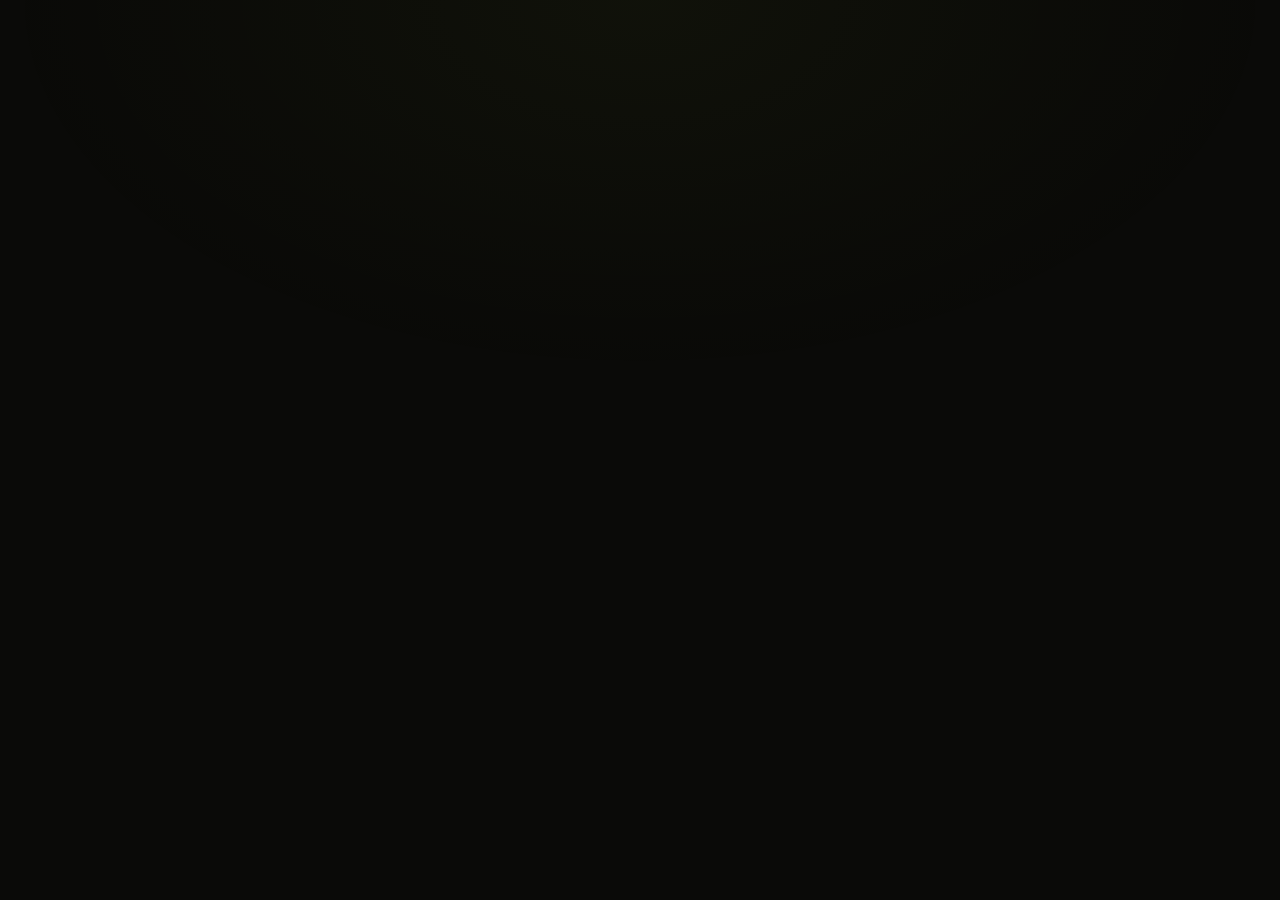
==== index.html @ a42ddb67 "Add files via upload" ====
<!doctype html>
<html lang="en">
<head>
<meta charset="utf-8">
<meta name="viewport" content="width=device-width,initial-scale=1,viewport-fit=cover">
<meta name="apple-mobile-web-app-capable" content="yes">
<meta name="apple-mobile-web-app-status-bar-style" content="black-translucent">
<meta name="theme-color" content="#0a0a08">
<title>Runner Strength</title>
<link rel="manifest" href="manifest.json">
<link rel="apple-touch-icon" href="data:image/svg+xml,%3Csvg xmlns='http://www.w3.org/2000/svg' viewBox='0 0 512 512'%3E%3Crect width='512' height='512' rx='96' fill='%230a0a08'/%3E%3Crect x='140' y='120' width='232' height='18' rx='9' fill='%23c9f24a'/%3E%3Crect x='180' y='200' width='152' height='152' rx='24' fill='%23c9f24a'/%3E%3Crect x='60' y='210' width='120' height='130' rx='20' fill='%23c9f24a'/%3E%3Crect x='332' y='210' width='120' height='130' rx='20' fill='%23c9f24a'/%3E%3C/svg%3E">
<style>
*{box-sizing:border-box;-webkit-tap-highlight-color:transparent;margin:0;padding:0}
:root{--bg:#0a0a08;--card:#151510;--card2:#1a1a14;--line:rgba(255,255,255,0.07);--muted:#8f8f84;--fg:#f3f0e8;--fg2:#cfc9c0;--lime:#c9f24a;--green:#4ade80;--amber:#f59e0b;--orange:#f97316;--red:#ef4444;--blue:#60a5fa;--sky:#38bdf8}
html,body{background:var(--bg);color:var(--fg);font-family:-apple-system,BlinkMacSystemFont,"SF Pro Display","Segoe UI",Roboto,system-ui,sans-serif;line-height:1.45;overscroll-behavior-y:contain;-webkit-font-smoothing:antialiased}
body{padding-top:env(safe-area-inset-top);padding-bottom:env(safe-area-inset-bottom);padding-left:env(safe-area-inset-left);padding-right:env(safe-area-inset-right)}
#app{max-width:480px;margin:0 auto;padding:16px 16px 48px;position:relative;z-index:1}
::-webkit-scrollbar{width:3px}::-webkit-scrollbar-track{background:transparent}::-webkit-scrollbar-thumb{background:rgba(255,255,255,.1);border-radius:99px}

.glow{position:fixed;top:0;left:50%;transform:translateX(-50%);width:120%;height:50vh;background:radial-gradient(ellipse at 50% 0%,rgba(201,242,74,.035) 0%,transparent 60%);pointer-events:none;z-index:0}

/* Logo */
.logo{display:flex;align-items:center;gap:10px;margin-bottom:22px}
.logo-icon{width:40px;height:40px;border-radius:12px;background:rgba(201,242,74,.13);display:flex;align-items:center;justify-content:center;box-shadow:0 0 24px rgba(201,242,74,.12)}
.logo h1{font-size:20px;font-weight:800;letter-spacing:-.02em}
.logo h1 b{color:var(--lime)}
.logo small{font-size:10px;letter-spacing:.16em;text-transform:uppercase;color:var(--muted);display:block;margin-top:1px}

/* Program Tabs */
.ptabs{display:flex;gap:8px;margin-bottom:6px}
.ptab{flex:1;padding:12px 8px;border-radius:14px;border:1px solid var(--line);background:rgba(255,255,255,.025);color:var(--muted);font-size:13.5px;font-weight:600;cursor:pointer;text-align:center;transition:all .2s}
.ptab:active{transform:scale(.97)}
.ptab.on{background:linear-gradient(135deg,rgba(201,242,74,.14),rgba(201,242,74,.04));color:var(--lime);border-color:rgba(201,242,74,.25);box-shadow:0 0 20px rgba(201,242,74,.07)}
.ptab small{font-size:10px;font-weight:400;opacity:.7;display:block;margin-top:2px}

.lead{font-size:12.5px;color:var(--muted);line-height:1.55;margin-bottom:22px}

/* Phase */
.phase{margin-bottom:24px}
.phase-hdr{display:flex;align-items:center;gap:8px;margin-bottom:2px}
.phase-icon{width:24px;height:24px;border-radius:7px;display:flex;align-items:center;justify-content:center;font-size:13px}
.phase-hdr h2{font-size:14.5px;font-weight:700;color:var(--fg)}
.phase-pill{font-size:9.5px;letter-spacing:.08em;text-transform:uppercase;font-weight:600;padding:2px 8px;border-radius:99px}
.phase-desc{font-size:11.5px;color:var(--muted);line-height:1.5;margin:4px 0 10px 32px}

/* Week Card */
.wk-card{width:100%;text-align:left;border-radius:16px;padding:14px 14px 12px;cursor:pointer;border:1px solid var(--line);background:linear-gradient(180deg,rgba(255,255,255,.028) 0%,rgba(21,21,16,.5) 100%);transition:all .15s;margin-bottom:8px;display:block}
.wk-card:active{transform:scale(.985);background:rgba(255,255,255,.05)}
.wk-card.done{border-color:rgba(74,222,128,.2);background:linear-gradient(135deg,rgba(74,222,128,.07),rgba(21,21,16,.85))}
.wk-top{display:flex;align-items:center;justify-content:space-between;margin-bottom:8px}
.wk-left{display:flex;align-items:center;gap:10px}
.wk-num{width:42px;height:42px;border-radius:12px;display:flex;align-items:center;justify-content:center;font-size:17px;font-weight:800}
.wk-info{font-size:13.5px;font-weight:600;color:var(--fg)}
.wk-sub{font-size:10.5px;color:var(--muted);margin-top:2px}
.wk-right{display:flex;align-items:center;gap:6px}
.wk-label{font-size:9.5px;font-weight:600;letter-spacing:.06em;text-transform:uppercase;padding:2px 8px;border-radius:99px}
.wk-check{color:var(--green);font-size:14px}
.wk-bar{height:3px;border-radius:99px;background:rgba(255,255,255,.04);overflow:hidden}
.wk-bar-fill{height:100%;border-radius:99px;transition:width .5s ease}

/* Back */
.back-row{display:flex;align-items:center;gap:10px;margin-bottom:4px}
.back-btn{width:34px;height:34px;border-radius:10px;border:1px solid var(--line);background:rgba(255,255,255,.05);display:flex;align-items:center;justify-content:center;cursor:pointer;color:var(--fg2);font-size:18px;transition:all .15s}
.back-btn:active{transform:scale(.9)}
.back-label{font-size:10.5px;letter-spacing:.1em;text-transform:uppercase;font-weight:600;flex:1}

/* Week Nav */
.wk-nav{display:flex;align-items:center;justify-content:space-between;padding:10px 0 6px;gap:8px}
.wk-nav-btn{flex:1;display:flex;align-items:center;justify-content:center;gap:5px;padding:9px 0;border-radius:12px;border:1px solid var(--line);background:rgba(255,255,255,.03);color:var(--fg2);font-size:13px;font-weight:600;cursor:pointer;transition:all .15s}
.wk-nav-btn:active{transform:scale(.97);background:rgba(255,255,255,.06)}
.wk-nav-btn:disabled{opacity:.25;pointer-events:none}
.wk-nav-btn .arr{font-size:15px;opacity:.6}
.wk-nav-mid{font-size:11px;color:var(--muted);text-align:center;min-width:60px}

/* Week Header */
.wk-hdr{display:flex;align-items:flex-end;gap:10px;margin:8px 0 14px}
.wk-hdr-big{font-size:40px;font-weight:800;line-height:1;letter-spacing:-.02em}
.wk-hdr-sub{font-size:16px;font-weight:700;color:var(--fg);padding-bottom:4px}
.prog-bar{display:flex;align-items:center;gap:8px;margin-top:4px}
.prog-track{flex:1;height:5px;border-radius:99px;background:rgba(255,255,255,.05);overflow:hidden}
.prog-fill{height:100%;border-radius:99px;transition:width .4s ease}
.prog-text{font-size:10.5px;font-variant-numeric:tabular-nums;min-width:32px;text-align:right}

/* Day Tabs */
.daytabs{display:flex;gap:5px;overflow-x:auto;padding-bottom:4px;margin-bottom:14px;scrollbar-width:none}
.daytabs::-webkit-scrollbar{display:none}
.dtab{flex-shrink:0;padding:7px 14px;border-radius:10px;border:1px solid transparent;background:rgba(255,255,255,.035);color:var(--muted);font-size:12.5px;font-weight:600;cursor:pointer;transition:all .15s;white-space:nowrap}
.dtab:active{transform:scale(.95)}
.dtab.on{background:rgba(201,242,74,.11);color:var(--lime);border-color:rgba(201,242,74,.2)}

/* Block */
.blk{border:1px solid var(--line);border-radius:16px;overflow:hidden;margin-bottom:10px}
.blk-hdr{display:flex;align-items:center;gap:10px;padding:12px 14px;background:rgba(255,255,255,.025);cursor:pointer}
.blk-icon{width:30px;height:30px;border-radius:8px;background:rgba(255,255,255,.05);display:flex;align-items:center;justify-content:center;font-size:14px;flex-shrink:0}
.blk-title{flex:1;font-size:13.5px;font-weight:600;color:var(--fg)}
.blk-count{font-size:10.5px;color:var(--muted)}
.blk-count span{color:var(--green);opacity:.8}
.blk-chev{color:var(--muted);font-size:14px;transition:transform .15s;flex-shrink:0}
.blk.open .blk-chev{transform:rotate(90deg)}
.blk-note{padding:10px 14px;font-size:11px;color:var(--muted);line-height:1.45;border-top:1px solid var(--line);background:rgba(201,242,74,.03)}
.blk-body{max-height:0;overflow:hidden;transition:max-height .3s ease}
.blk.open .blk-body{max-height:5000px}

/* Exercise */
.ex{padding:10px 14px;border-top:1px solid var(--line)}
.ex-row{display:flex;gap:10px;align-items:flex-start}
.ex-chk{width:20px;height:20px;border-radius:6px;border:1.5px solid rgba(255,255,255,.15);flex-shrink:0;display:flex;align-items:center;justify-content:center;cursor:pointer;margin-top:1px;transition:all .15s}
.ex-chk.on{border-color:var(--green);background:rgba(74,222,128,.15)}
.ex-chk.on::after{content:"✓";color:var(--green);font-size:11px;font-weight:700}
.ex.done .ex-name{text-decoration:line-through;color:var(--muted)}
.ex-body{flex:1;min-width:0}
.ex-name{font-size:13px;font-weight:600;color:var(--fg);line-height:1.3}
.ex-chips{display:flex;flex-wrap:wrap;gap:4px;margin-top:5px}
.ex-chip{font-size:10px;font-variant-numeric:tabular-nums;padding:2px 7px;border-radius:6px;font-weight:500}
.chip-rpe{background:rgba(249,115,22,.1);color:#fb923c;border:1px solid rgba(249,115,22,.12)}
.chip-sets{background:rgba(201,242,74,.07);color:var(--lime)}
.sets-grid{margin-top:8px;border:1px solid var(--line);border-radius:8px;overflow:hidden}
.sets-hdr,.sets-vals{display:grid}
.sets-cell{padding:5px;text-align:center;font-variant-numeric:tabular-nums}
.sets-hdr .sets-cell{font-size:9px;letter-spacing:.08em;text-transform:uppercase;color:var(--muted);border-bottom:1px solid var(--line);font-weight:500}
.sets-vals .sets-cell{font-size:13px;color:var(--fg2);font-weight:500}
.sets-cell+.sets-cell{border-left:1px solid var(--line)}
.ex-note{font-size:11px;color:var(--muted);margin-top:6px;line-height:1.4}

.foot{text-align:center;font-size:10px;color:rgba(143,143,132,.5);margin-top:32px;line-height:1.5}
</style>
</head>
<body>
<div class="glow"></div>
<div id="app"></div>
<script>
const DATA='{"programs":{"base":{"name":"Base Builder","description":"A repeatable 12-week (3-month) strength foundation for runners, in three 4-week blocks that each introduce a heavier squat. Three sessions a week (Tue/Thu/Sat, Thursday optional). Beginners start at Block 1; experienced lifters start at Block 2 and cycle.","session_days":["Tuesday","Thursday","Saturday"],"thursday_optional":true,"total_weeks":12,"phases":[{"name":"Foundation","week_range":[1,4],"description":"Block 1 \u00b7 Goblet-squat foundation. Bodyweight and dumbbell movements at higher reps (3\u00d710) to groove clean patterns. New to strength training? Start here."},{"name":"Build","week_range":[5,8],"description":"Block 2 \u00b7 Introduces the barbell with the pause back squat at moderate reps (3\u00d78). Already an experienced lifter? Start here and cycle."},{"name":"Strength","week_range":[9,12],"description":"Block 3 \u00b7 The heaviest block \u2014 barbell back squat at low reps building 3\u00d76 \u2192 5\u00d75. Peaks the 3-month cycle, then repeat from the top."}],"weeks":[{"week_index":1,"phase_name":"Foundation","sessions":[{"day":"Tuesday","optional":false,"blocks":[{"name":"WARM UP/MOBILITY","letter":"W","note":"","exercises":[{"letter":"W","name":"CALF RAISE","rpe":null,"rpe_value":null,"sets":[{"reps":"10-12","note":""},{"reps":"10-12","note":""},{"reps":"10-12","note":""}],"notes":"Last set MODERATE - 2s pause in bottom position (10 degrees of flexion) of each rep - Use DB if necessary to challenge - Rest 60 secs. between sets"},{"letter":"W","name":"90/90 HIP ROTATIONS","rpe":null,"rpe_value":null,"sets":[{"reps":"10 (ea.)","note":""},{"reps":"10 (ea.)","note":""}],"notes":""},{"letter":"W","name":"3 WAY LUNGE","rpe":null,"rpe_value":null,"sets":[{"reps":"5 (ea.)","note":""},{"reps":"5 (ea.)","note":""}],"notes":"3 DIRECTIONS = 1 REP"}]},{"name":"PLYOS - SUBMAXIMAL","letter":"A","note":"PERFORM AT 70-80% EFFORT AIM FOR MINIMAL REST B/W EXERCISES 60-90 SECONDS REST AFTER THE LAST EXERCISE","exercises":[{"letter":"A","name":"POGOS - FORWARD","rpe":null,"rpe_value":null,"sets":[{"reps":"20","note":""},{"reps":"20","note":""}],"notes":""},{"letter":"A","name":"LINE JUMPS - LATERAL","rpe":null,"rpe_value":null,"sets":[{"reps":"20","note":""},{"reps":"20","note":""}],"notes":""},{"letter":"A","name":"SPLIT SQUAT JUMP - DEEP TIER","rpe":null,"rpe_value":null,"sets":[{"reps":"10 (ea.)","note":""},{"reps":"10 (ea.)","note":""}],"notes":""},{"letter":"A","name":"LATERAL BOUNDS","rpe":null,"rpe_value":null,"sets":[{"reps":"5 (ea.)","note":""},{"reps":"5 (ea.)","note":""}],"notes":""}]},{"name":"MAIN STRENGTH","letter":"BC","note":"","exercises":[{"letter":"B","name":"Goblet Squat","rpe":"RPE 7","rpe_value":7,"sets":[{"reps":"10","note":""},{"reps":"10","note":""},{"reps":"10","note":""}],"notes":""},{"letter":"B","name":"INCLINE PUSH UP","rpe":"RPE 7","rpe_value":7,"sets":[{"reps":"10","note":""},{"reps":"10","note":""},{"reps":"10","note":""}],"notes":"Adjust incline accordingly - Rest 60 secs. between sets"},{"letter":"C","name":"KB Deadlift","rpe":"RPE 7","rpe_value":7,"sets":[{"reps":"10","note":""},{"reps":"10","note":""},{"reps":"10","note":""}],"notes":""},{"letter":"C","name":"CHIN UP - ISO HOLD","rpe":null,"rpe_value":null,"sets":[{"reps":"30 secs","note":""},{"reps":"30 secs","note":""},{"reps":"30 secs","note":""}],"notes":"If not possible to hold for designated time, break up sets e.g. 3x10s holds for 3 sets - Rest 60 secs. between sets"}]},{"name":"RUNNERS CORE","letter":"D","note":"LEVEL 1: 20-30s LEVEL 2: 30-45s LEVEL 3: 45-60s","exercises":[{"letter":"D","name":"COPENHAGEN PLANK - BENT KNEE","rpe":null,"rpe_value":null,"sets":[{"reps":"20-30 secs (ea.)","note":""},{"reps":"20-30 secs (ea.)","note":""}],"notes":""},{"letter":"D","name":"SIDE PLANK","rpe":null,"rpe_value":null,"sets":[{"reps":"20-30 secs (ea.)","note":""},{"reps":"20-30 secs (ea.)","note":""}],"notes":"LEVEL 1: 20-30s LEVEL 2: 30-45s LEVEL 3: 45-60s"},{"letter":"D","name":"FRONT PLANK W/ LEG LIFT","rpe":null,"rpe_value":null,"sets":[{"reps":"10 (ea.)","note":""},{"reps":"10 (ea.)","note":""}],"notes":"2s hold on each rep"}]}],"notes":[],"_source":"pdf"},{"day":"Thursday","optional":true,"blocks":[{"name":"WARM UP/MOBILITY","letter":"W","note":"","exercises":[{"letter":"W","name":"CALF RAISE ISOMETRIC - SINGLE LEG","rpe":null,"rpe_value":null,"sets":[{"reps":"30-45 secs (ea.)","note":""},{"reps":"30-45 secs (ea.)","note":""},{"reps":"30-45 secs (ea.)","note":""}],"notes":"Last set HEAVY - Add load with DB in same hand as standing leg if necessary to make it challenging"},{"letter":"W","name":"World\'s greatest stretch","rpe":null,"rpe_value":null,"sets":[{"reps":"5 (ea.)","note":""},{"reps":"5 (ea.)","note":""}],"notes":""},{"letter":"W","name":"Glute bridge march","rpe":null,"rpe_value":null,"sets":[{"reps":"10 (ea.)","note":""},{"reps":"10 (ea.)","note":""}],"notes":""}]},{"name":"PLYOS - SUBMAXIMAL","letter":"A","note":"PERFORM AT 70-80% EFFORT AIM FOR MINIMAL REST B/W EXERCISES 60-90 SECONDS REST AFTER THE LAST EXERCISE","exercises":[{"letter":"A","name":"POGOS - REVERSE","rpe":null,"rpe_value":null,"sets":[{"reps":"20","note":""},{"reps":"20","note":""}],"notes":""},{"letter":"A","name":"POGOS - STAGGERED STANCE","rpe":null,"rpe_value":null,"sets":[{"reps":"10 (ea.)","note":""},{"reps":"10 (ea.)","note":""}],"notes":""},{"letter":"A","name":"SWAN HOPS","rpe":null,"rpe_value":null,"sets":[{"reps":"5 (ea.)","note":""},{"reps":"5 (ea.)","note":""}],"notes":"Aim to maintain torso parallel to the ground throughout"},{"letter":"A","name":"SPLIT SQUAT DROPS","rpe":null,"rpe_value":null,"sets":[{"reps":"5 (ea.)","note":""},{"reps":"5 (ea.)","note":""}],"notes":"Rest 60 secs. between sets"}]},{"name":"MAIN STRENGTH","letter":"BC","note":"","exercises":[{"letter":"B","name":"SPLIT SQUAT - DB","rpe":"RPE 7","rpe_value":7,"sets":[{"reps":"10 (ea.)","note":""},{"reps":"10 (ea.)","note":""},{"reps":"10 (ea.)","note":""}],"notes":"Rest 10 - 30s b/w sides"},{"letter":"B","name":"HALF KNEELING DB PRESS","rpe":"RPE 7","rpe_value":7,"sets":[{"reps":"10 (ea.)","note":""},{"reps":"10 (ea.)","note":""},{"reps":"10 (ea.)","note":""}],"notes":"Rest 60 secs. between sets"},{"letter":"C","name":"HIP THRUST - FEET ELEVATED","rpe":"RPE 7","rpe_value":7,"sets":[{"reps":"10","note":""},{"reps":"10","note":""},{"reps":"10","note":""}],"notes":"Add load on hips if necessary to increase challenge"},{"letter":"C","name":"SEATED ROW","rpe":"RPE 7","rpe_value":7,"sets":[{"reps":"10","note":""},{"reps":"10","note":""},{"reps":"10","note":""}],"notes":""}]},{"name":"RUNNERS CORE","letter":"D","note":"","exercises":[{"letter":"D","name":"MB ALTERNATING LEG LIFTS","rpe":null,"rpe_value":null,"sets":[{"reps":"20","note":""},{"reps":"20","note":""}],"notes":""},{"letter":"D","name":"BENT KNEE SIDE PLANK RAISE","rpe":null,"rpe_value":null,"sets":[{"reps":"10 (ea.)","note":""},{"reps":"10 (ea.)","note":""}],"notes":""},{"letter":"D","name":"KNEELING PALLOF PRESS TO OVERHEAD PRESS","rpe":null,"rpe_value":null,"sets":[{"reps":"10 (ea.)","note":""},{"reps":"10 (ea.)","note":""}],"notes":"Ball squeeze between knees - Rest 60 secs. between sets"}]}],"notes":[],"_source":"pdf"},{"day":"Saturday","optional":false,"blocks":[{"name":"WARM UP/MOBILITY","letter":"W","note":"","exercises":[{"letter":"W","name":"Split Squat Calf Raise","rpe":null,"rpe_value":null,"sets":[{"reps":"10 (ea.)","note":""},{"reps":"10 (ea.)","note":""},{"reps":"10 (ea.)","note":""}],"notes":"Last set MODERATE - 2s pause in bottom position (10 degrees of flexion) of each rep - Use DB if necessary to challenge"},{"letter":"W","name":"90/90 HIP ROTATIONS","rpe":null,"rpe_value":null,"sets":[{"reps":"10 (ea.)","note":""},{"reps":"10 (ea.)","note":""}],"notes":""},{"letter":"W","name":"3 WAY LUNGE","rpe":null,"rpe_value":null,"sets":[{"reps":"5 (ea.)","note":""},{"reps":"5 (ea.)","note":""}],"notes":""}]},{"name":"PLYOS - SUBMAXIMAL","letter":"A","note":"PERFORM AT 70-80% EFFORT AIM FOR MINIMAL REST B/W EXERCISES 60-90 SECONDS REST AFTER THE LAST EXERCISE","exercises":[{"letter":"A","name":"POGOS - LATERAL","rpe":null,"rpe_value":null,"sets":[{"reps":"10 (ea.)","note":""},{"reps":"10 (ea.)","note":""}],"notes":""},{"letter":"A","name":"POGOS - 2 FORWARD 1 BACK","rpe":null,"rpe_value":null,"sets":[{"reps":"10","note":""},{"reps":"10","note":""}],"notes":"2 FORWARD + 1 BACK = 1 REP"},{"letter":"A","name":"DOUBLE DIP JUMP","rpe":null,"rpe_value":null,"sets":[{"reps":"10","note":""},{"reps":"10","note":""}],"notes":""},{"letter":"A","name":"LATERAL BOUNDS","rpe":null,"rpe_value":null,"sets":[{"reps":"5 (ea.)","note":""},{"reps":"5 (ea.)","note":""}],"notes":""}]},{"name":"MAIN STRENGTH","letter":"BC","note":"","exercises":[{"letter":"B","name":"FOOT ELEVATED DB LATERAL SQUAT","rpe":"RPE 7","rpe_value":7,"sets":[{"reps":"10 (ea.)","note":""},{"reps":"10 (ea.)","note":""},{"reps":"10 (ea.)","note":""}],"notes":""},{"letter":"B","name":"Dumbbell chest press","rpe":"RPE 7","rpe_value":7,"sets":[{"reps":"10","note":""},{"reps":"10","note":""},{"reps":"10","note":""}],"notes":""},{"letter":"C","name":"Single Leg Hip Thrust (DB)","rpe":"RPE 7","rpe_value":7,"sets":[{"reps":"10 (ea.)","note":""},{"reps":"10 (ea.)","note":""},{"reps":"10 (ea.)","note":""}],"notes":""},{"letter":"C","name":"SA LAT PULL DOWN","rpe":"RPE 7","rpe_value":7,"sets":[{"reps":"10 (ea.)","note":""},{"reps":"10 (ea.)","note":""},{"reps":"10 (ea.)","note":""}],"notes":""}]},{"name":"RUNNERS CORE","letter":"D","note":"LEVEL 1: 20-30s LEVEL 2: 30-45s LEVEL 3: 45-60s","exercises":[{"letter":"D","name":"COPENHAGEN PLANK - BENT KNEE","rpe":null,"rpe_value":null,"sets":[{"reps":"20-30 secs (ea.)","note":""},{"reps":"20-30 secs (ea.)","note":""}],"notes":""},{"letter":"D","name":"SIDE PLANK","rpe":null,"rpe_value":null,"sets":[{"reps":"20-30 secs (ea.)","note":""},{"reps":"20-30 secs (ea.)","note":""}],"notes":""},{"letter":"D","name":"FRONT PLANK W/ LEG LIFT","rpe":null,"rpe_value":null,"sets":[{"reps":"10 (ea.)","note":""},{"reps":"10 (ea.)","note":""}],"notes":"2s hold on each rep"}]}],"notes":[],"_source":"pdf"}]},{"week_index":2,"phase_name":"Foundation","sessions":[{"day":"Tuesday","optional":false,"blocks":[{"name":"WARM UP/MOBILITY","letter":"W","note":"","exercises":[{"letter":"W","name":"CALF RAISE","rpe":null,"rpe_value":null,"sets":[{"reps":"10-12","note":""},{"reps":"10-12","note":""},{"reps":"10-12","note":""}],"notes":"Last set MODERATE - 2s pause in bottom position (10 degrees of flexion) of each rep - Use DB if necessary to challenge - Rest 60 secs. between sets"},{"letter":"W","name":"90/90 HIP ROTATIONS","rpe":null,"rpe_value":null,"sets":[{"reps":"10 (ea.)","note":""},{"reps":"10 (ea.)","note":""}],"notes":""},{"letter":"W","name":"3 WAY LUNGE","rpe":null,"rpe_value":null,"sets":[{"reps":"5 (ea.)","note":""},{"reps":"5 (ea.)","note":""}],"notes":"3 DIRECTIONS = 1 REP"}]},{"name":"PLYOS - SUBMAXIMAL","letter":"A","note":"PERFORM AT 70-80% EFFORT AIM FOR MINIMAL REST B/W EXERCISES 60-90 SECONDS REST AFTER THE LAST EXERCISE","exercises":[{"letter":"A","name":"POGOS - FORWARD","rpe":null,"rpe_value":null,"sets":[{"reps":"20","note":""},{"reps":"20","note":""},{"reps":"20","note":""}],"notes":""},{"letter":"A","name":"LINE JUMPS - LATERAL","rpe":null,"rpe_value":null,"sets":[{"reps":"20","note":""},{"reps":"20","note":""},{"reps":"20","note":""}],"notes":""},{"letter":"A","name":"SPLIT SQUAT JUMP - DEEP TIER","rpe":null,"rpe_value":null,"sets":[{"reps":"10 (ea.)","note":""},{"reps":"10 (ea.)","note":""},{"reps":"10 (ea.)","note":""}],"notes":""},{"letter":"A","name":"LATERAL BOUNDS","rpe":null,"rpe_value":null,"sets":[{"reps":"5 (ea.)","note":""},{"reps":"5 (ea.)","note":""},{"reps":"5 (ea.)","note":""}],"notes":""}]},{"name":"MAIN STRENGTH","letter":"BC","note":"","exercises":[{"letter":"B","name":"Goblet Squat","rpe":"RPE 8","rpe_value":8,"sets":[{"reps":"10","note":""},{"reps":"10","note":""},{"reps":"10","note":""}],"notes":""},{"letter":"B","name":"INCLINE PUSH UP","rpe":"RPE 8","rpe_value":8,"sets":[{"reps":"10","note":""},{"reps":"10","note":""},{"reps":"10","note":""}],"notes":"Adjust incline accordingly - Rest 60 secs. between sets"},{"letter":"C","name":"KB Deadlift","rpe":"RPE 8","rpe_value":8,"sets":[{"reps":"10","note":""},{"reps":"10","note":""},{"reps":"10","note":""}],"notes":""},{"letter":"C","name":"CHIN UP - ISO HOLD","rpe":null,"rpe_value":null,"sets":[{"reps":"30 secs","note":""},{"reps":"30 secs","note":""},{"reps":"30 secs","note":""}],"notes":"If not possible to hold for designated time, break up sets e.g. 3x10s holds for 3 sets - Rest 60 secs. between sets"}]},{"name":"RUNNERS CORE","letter":"D","note":"LEVEL 1: 20-30s LEVEL 2: 30-45s LEVEL 3: 45-60s","exercises":[{"letter":"D","name":"COPENHAGEN PLANK - BENT KNEE","rpe":null,"rpe_value":null,"sets":[{"reps":"20-30 secs (ea.)","note":""},{"reps":"20-30 secs (ea.)","note":""},{"reps":"20-30 secs (ea.)","note":""}],"notes":""},{"letter":"D","name":"SIDE PLANK","rpe":null,"rpe_value":null,"sets":[{"reps":"20-30 secs (ea.)","note":""},{"reps":"20-30 secs (ea.)","note":""},{"reps":"20-30 secs (ea.)","note":""}],"notes":""},{"letter":"D","name":"FRONT PLANK W/ LEG LIFT","rpe":null,"rpe_value":null,"sets":[{"reps":"10 (ea.)","note":""},{"reps":"10 (ea.)","note":""},{"reps":"10 (ea.)","note":""}],"notes":"2s hold on each rep - Rest 60 secs. between sets"}]}],"notes":[],"_source":"pdf"},{"day":"Thursday","optional":true,"blocks":[{"name":"WARM UP/MOBILITY","letter":"W","note":"","exercises":[{"letter":"W","name":"CALF RAISE ISOMETRIC - SINGLE LEG","rpe":null,"rpe_value":null,"sets":[{"reps":"30-45 secs (ea.)","note":""},{"reps":"30-45 secs (ea.)","note":""},{"reps":"30-45 secs (ea.)","note":""}],"notes":"Last set HEAVY - Add load with DB in same hand as standing leg if necessary to make it challenging"},{"letter":"W","name":"World\'s greatest stretch","rpe":null,"rpe_value":null,"sets":[{"reps":"5 (ea.)","note":""},{"reps":"5 (ea.)","note":""}],"notes":""},{"letter":"W","name":"Glute bridge march","rpe":null,"rpe_value":null,"sets":[{"reps":"10 (ea.)","note":""},{"reps":"10 (ea.)","note":""}],"notes":""}]},{"name":"PLYOS - SUBMAXIMAL","letter":"A","note":"PERFORM AT 70-80% EFFORT AIM FOR MINIMAL REST B/W EXERCISES 60-90 SECONDS REST AFTER THE LAST EXERCISE","exercises":[{"letter":"A","name":"POGOS - REVERSE","rpe":null,"rpe_value":null,"sets":[{"reps":"20","note":""},{"reps":"20","note":""},{"reps":"20","note":""}],"notes":""},{"letter":"A","name":"POGOS - STAGGERED STANCE","rpe":null,"rpe_value":null,"sets":[{"reps":"10 (ea.)","note":""},{"reps":"10 (ea.)","note":""},{"reps":"10 (ea.)","note":""}],"notes":""},{"letter":"A","name":"SWAN HOPS","rpe":null,"rpe_value":null,"sets":[{"reps":"5 (ea.)","note":""},{"reps":"5 (ea.)","note":""},{"reps":"5 (ea.)","note":""}],"notes":"Aim to maintain torso parallel to the ground throughout"},{"letter":"A","name":"SPLIT SQUAT DROPS","rpe":null,"rpe_value":null,"sets":[{"reps":"5 (ea.)","note":""},{"reps":"5 (ea.)","note":""},{"reps":"5 (ea.)","note":""}],"notes":"Rest 60 secs. between sets"}]},{"name":"MAIN STRENGTH","letter":"BC","note":"","exercises":[{"letter":"B","name":"SPLIT SQUAT - DB","rpe":"RPE 8","rpe_value":8,"sets":[{"reps":"10 (ea.)","note":""},{"reps":"10 (ea.)","note":""},{"reps":"10 (ea.)","note":""}],"notes":"Rest 10 - 30s b/w sides"},{"letter":"B","name":"HALF KNEELING DB PRESS","rpe":"RPE 8","rpe_value":8,"sets":[{"reps":"10 (ea.)","note":""},{"reps":"10 (ea.)","note":""},{"reps":"10 (ea.)","note":""}],"notes":"Rest 60 secs. between sets"},{"letter":"C","name":"HIP THRUST - FEET ELEVATED","rpe":"RPE 8","rpe_value":8,"sets":[{"reps":"10","note":""},{"reps":"10","note":""},{"reps":"10","note":""}],"notes":"Add load on hips if necessary to increase challenge"},{"letter":"C","name":"SEATED ROW","rpe":"RPE 8","rpe_value":8,"sets":[{"reps":"10","note":""},{"reps":"10","note":""},{"reps":"10","note":""}],"notes":""}]},{"name":"RUNNERS CORE","letter":"D","note":"","exercises":[{"letter":"D","name":"MB ALTERNATING LEG LIFTS","rpe":null,"rpe_value":null,"sets":[{"reps":"20","note":""},{"reps":"20","note":""},{"reps":"20","note":""}],"notes":""},{"letter":"D","name":"BENT KNEE SIDE PLANK RAISE","rpe":null,"rpe_value":null,"sets":[{"reps":"10 (ea.)","note":""},{"reps":"10 (ea.)","note":""},{"reps":"10 (ea.)","note":""}],"notes":""},{"letter":"D","name":"KNEELING PALLOF PRESS TO OVERHEAD PRESS","rpe":null,"rpe_value":null,"sets":[{"reps":"10 (ea.)","note":""},{"reps":"10 (ea.)","note":""},{"reps":"10 (ea.)","note":""}],"notes":"Ball squeeze between knees - Rest 60 secs. between sets"}]}],"notes":[],"_source":"pdf"},{"day":"Saturday","optional":false,"blocks":[{"name":"WARM UP/MOBILITY","letter":"W","note":"","exercises":[{"letter":"W","name":"Split Squat Calf Raise","rpe":null,"rpe_value":null,"sets":[{"reps":"10 (ea.)","note":""},{"reps":"10 (ea.)","note":""},{"reps":"10 (ea.)","note":""}],"notes":"Last set MODERATE - 2s pause in bottom position (10 degrees of flexion) of each rep - Use DB if necessary to challenge"},{"letter":"W","name":"90/90 HIP ROTATIONS","rpe":null,"rpe_value":null,"sets":[{"reps":"10 (ea.)","note":""},{"reps":"10 (ea.)","note":""}],"notes":""},{"letter":"W","name":"3 WAY LUNGE","rpe":null,"rpe_value":null,"sets":[{"reps":"5 (ea.)","note":""},{"reps":"5 (ea.)","note":""}],"notes":""}]},{"name":"PLYOS - SUBMAXIMAL","letter":"A","note":"PERFORM AT 70-80% EFFORT AIM FOR MINIMAL REST B/W EXERCISES 60-90 SECONDS REST AFTER THE LAST EXERCISE","exercises":[{"letter":"A","name":"POGOS - LATERAL","rpe":null,"rpe_value":null,"sets":[{"reps":"10 (ea.)","note":""},{"reps":"10 (ea.)","note":""},{"reps":"10 (ea.)","note":""}],"notes":""},{"letter":"A","name":"POGOS - 2 FORWARD 1 BACK","rpe":null,"rpe_value":null,"sets":[{"reps":"10","note":""},{"reps":"10","note":""},{"reps":"10","note":""}],"notes":"2 FORWARD + 1 BACK = 1 REP"},{"letter":"A","name":"DOUBLE DIP JUMP","rpe":null,"rpe_value":null,"sets":[{"reps":"10","note":""},{"reps":"10","note":""},{"reps":"10","note":""}],"notes":""},{"letter":"A","name":"LATERAL BOUNDS","rpe":null,"rpe_value":null,"sets":[{"reps":"5 (ea.)","note":""},{"reps":"5 (ea.)","note":""},{"reps":"5 (ea.)","note":""}],"notes":""}]},{"name":"MAIN STRENGTH","letter":"BC","note":"","exercises":[{"letter":"B","name":"FOOT ELEVATED DB LATERAL SQUAT","rpe":"RPE 8","rpe_value":8,"sets":[{"reps":"10 (ea.)","note":""},{"reps":"10 (ea.)","note":""},{"reps":"10 (ea.)","note":""}],"notes":""},{"letter":"B","name":"Dumbbell chest press","rpe":"RPE 8","rpe_value":8,"sets":[{"reps":"10","note":""},{"reps":"10","note":""},{"reps":"10","note":""}],"notes":""},{"letter":"C","name":"Single Leg Hip Thrust (DB)","rpe":"RPE 8","rpe_value":8,"sets":[{"reps":"10 (ea.)","note":""},{"reps":"10 (ea.)","note":""},{"reps":"10 (ea.)","note":""}],"notes":""},{"letter":"C","name":"SA LAT PULL DOWN","rpe":"RPE 8","rpe_value":8,"sets":[{"reps":"10 (ea.)","note":""},{"reps":"10 (ea.)","note":""},{"reps":"10 (ea.)","note":""}],"notes":""}]},{"name":"RUNNERS CORE","letter":"D","note":"LEVEL 1: 20-30s LEVEL 2: 30-45s LEVEL 3: 45-60s","exercises":[{"letter":"D","name":"COPENHAGEN PLANK - BENT KNEE","rpe":null,"rpe_value":null,"sets":[{"reps":"20-30 secs (ea.)","note":""},{"reps":"20-30 secs (ea.)","note":""},{"reps":"20-30 secs (ea.)","note":""}],"notes":""},{"letter":"D","name":"SIDE PLANK","rpe":null,"rpe_value":null,"sets":[{"reps":"20-30 secs (ea.)","note":""},{"reps":"20-30 secs (ea.)","note":""},{"reps":"20-30 secs (ea.)","note":""}],"notes":""},{"letter":"D","name":"FRONT PLANK W/ LEG LIFT","rpe":null,"rpe_value":null,"sets":[{"reps":"10 (ea.)","note":""},{"reps":"10 (ea.)","note":""},{"reps":"10 (ea.)","note":""}],"notes":"2s hold on each rep"}]}],"notes":[],"_source":"pdf"}]},{"week_index":3,"phase_name":"Foundation","sessions":[{"day":"Tuesday","optional":false,"blocks":[{"name":"WARM UP/MOBILITY","letter":"W","note":"","exercises":[{"letter":"W","name":"CALF RAISE","rpe":null,"rpe_value":null,"sets":[{"reps":"10-12","note":""},{"reps":"10-12","note":""},{"reps":"10-12","note":""}],"notes":"Last set MODERATE - 2s pause in bottom position (10 degrees of flexion) of each rep - Use DB if necessary to challenge - Rest 60 secs. between sets"},{"letter":"W","name":"90/90 HIP ROTATIONS","rpe":null,"rpe_value":null,"sets":[{"reps":"10 (ea.)","note":""},{"reps":"10 (ea.)","note":""}],"notes":""},{"letter":"W","name":"3 WAY LUNGE","rpe":null,"rpe_value":null,"sets":[{"reps":"5 (ea.)","note":""},{"reps":"5 (ea.)","note":""}],"notes":"3 DIRECTIONS = 1 REP"}]},{"name":"PLYOS - SUBMAXIMAL","letter":"A","note":"PERFORM AT 70-80% EFFORT AIM FOR MINIMAL REST B/W EXERCISES 60-90 SECONDS REST AFTER THE LAST EXERCISE","exercises":[{"letter":"A","name":"POGOS - FORWARD","rpe":null,"rpe_value":null,"sets":[{"reps":"20","note":""},{"reps":"20","note":""},{"reps":"20","note":""},{"reps":"20","note":""}],"notes":""},{"letter":"A","name":"LINE JUMPS - LATERAL","rpe":null,"rpe_value":null,"sets":[{"reps":"20","note":""},{"reps":"20","note":""},{"reps":"20","note":""},{"reps":"20","note":""}],"notes":""},{"letter":"A","name":"SPLIT SQUAT JUMP - DEEP TIER","rpe":null,"rpe_value":null,"sets":[{"reps":"10 (ea.)","note":""},{"reps":"10 (ea.)","note":""},{"reps":"10 (ea.)","note":""},{"reps":"10 (ea.)","note":""}],"notes":""},{"letter":"A","name":"LATERAL BOUNDS","rpe":null,"rpe_value":null,"sets":[{"reps":"5 (ea.)","note":""},{"reps":"5 (ea.)","note":""},{"reps":"5 (ea.)","note":""},{"reps":"5 (ea.)","note":""}],"notes":""}]},{"name":"MAIN STRENGTH","letter":"BC","note":"","exercises":[{"letter":"B","name":"Goblet Squat","rpe":"RPE 9","rpe_value":9,"sets":[{"reps":"10","note":""},{"reps":"10","note":""},{"reps":"10","note":""}],"notes":""},{"letter":"B","name":"INCLINE PUSH UP","rpe":"RPE 9","rpe_value":9,"sets":[{"reps":"10","note":""},{"reps":"10","note":""},{"reps":"10","note":""}],"notes":"Adjust incline accordingly - Rest 60 secs. between sets"},{"letter":"C","name":"KB Deadlift","rpe":"RPE 9","rpe_value":9,"sets":[{"reps":"10","note":""},{"reps":"10","note":""},{"reps":"10","note":""}],"notes":""},{"letter":"C","name":"CHIN UP - ISO HOLD","rpe":null,"rpe_value":null,"sets":[{"reps":"30 secs","note":""},{"reps":"30 secs","note":""},{"reps":"30 secs","note":""}],"notes":"If not possible to hold for designated time, break up sets e.g. 3x10s holds for 3 sets - Rest 60 secs. between sets"}]},{"name":"RUNNERS CORE","letter":"D","note":"LEVEL 1: 20-30s LEVEL 2: 30-45s LEVEL 3: 45-60s","exercises":[{"letter":"D","name":"COPENHAGEN PLANK - BENT KNEE","rpe":null,"rpe_value":null,"sets":[{"reps":"20-30 secs (ea.)","note":""},{"reps":"20-30 secs (ea.)","note":""},{"reps":"20-30 secs (ea.)","note":""},{"reps":"20-30 secs (ea.)","note":""}],"notes":""},{"letter":"D","name":"SIDE PLANK","rpe":null,"rpe_value":null,"sets":[{"reps":"20-30 secs (ea.)","note":""},{"reps":"20-30 secs (ea.)","note":""},{"reps":"20-30 secs (ea.)","note":""},{"reps":"20-30 secs (ea.)","note":""}],"notes":""},{"letter":"D","name":"FRONT PLANK W/ LEG LIFT","rpe":null,"rpe_value":null,"sets":[{"reps":"10 (ea.)","note":""},{"reps":"10 (ea.)","note":""},{"reps":"10 (ea.)","note":""},{"reps":"10 (ea.)","note":""}],"notes":"2s hold on each rep - Rest 60 secs. between sets"}]}],"notes":[],"_source":"pdf"},{"day":"Thursday","optional":true,"blocks":[{"name":"WARM UP/MOBILITY","letter":"W","note":"","exercises":[{"letter":"W","name":"CALF RAISE ISOMETRIC - SINGLE LEG","rpe":null,"rpe_value":null,"sets":[{"reps":"30-45 secs (ea.)","note":""},{"reps":"30-45 secs (ea.)","note":""},{"reps":"30-45 secs (ea.)","note":""}],"notes":"Last set HEAVY - Add load with DB in same hand as standing leg if necessary to make it challenging"},{"letter":"W","name":"World\'s greatest stretch","rpe":null,"rpe_value":null,"sets":[{"reps":"5 (ea.)","note":""},{"reps":"5 (ea.)","note":""}],"notes":""},{"letter":"W","name":"Glute bridge march","rpe":null,"rpe_value":null,"sets":[{"reps":"10 (ea.)","note":""},{"reps":"10 (ea.)","note":""}],"notes":""}]},{"name":"PLYOS - SUBMAXIMAL","letter":"A","note":"PERFORM AT 70-80% EFFORT AIM FOR MINIMAL REST B/W EXERCISES 60-90 SECONDS REST AFTER THE LAST EXERCISE","exercises":[{"letter":"A","name":"POGOS - REVERSE","rpe":null,"rpe_value":null,"sets":[{"reps":"20","note":""},{"reps":"20","note":""},{"reps":"20","note":""},{"reps":"20","note":""}],"notes":""},{"letter":"A","name":"POGOS - STAGGERED STANCE","rpe":null,"rpe_value":null,"sets":[{"reps":"10 (ea.)","note":""},{"reps":"10 (ea.)","note":""},{"reps":"10 (ea.)","note":""},{"reps":"10 (ea.)","note":""}],"notes":""},{"letter":"A","name":"SWAN HOPS","rpe":null,"rpe_value":null,"sets":[{"reps":"5 (ea.)","note":""},{"reps":"5 (ea.)","note":""},{"reps":"5 (ea.)","note":""},{"reps":"5 (ea.)","note":""}],"notes":"Aim to maintain torso parallel to the ground throughout"},{"letter":"A","name":"SPLIT SQUAT DROPS","rpe":null,"rpe_value":null,"sets":[{"reps":"5 (ea.)","note":""},{"reps":"5 (ea.)","note":""},{"reps":"5 (ea.)","note":""},{"reps":"5 (ea.)","note":""}],"notes":"Rest 60 secs. between sets"}]},{"name":"MAIN STRENGTH","letter":"BC","note":"","exercises":[{"letter":"B","name":"SPLIT SQUAT - DB","rpe":"RPE 9","rpe_value":9,"sets":[{"reps":"10 (ea.)","note":""},{"reps":"10 (ea.)","note":""},{"reps":"10 (ea.)","note":""}],"notes":"Rest 10-30s b/w sides"},{"letter":"B","name":"HALF KNEELING DB PRESS","rpe":"RPE 9","rpe_value":9,"sets":[{"reps":"10 (ea.)","note":""},{"reps":"10 (ea.)","note":""},{"reps":"10 (ea.)","note":""}],"notes":"Rest 60 secs. between sets"},{"letter":"C","name":"HIP THRUST - FEET ELEVATED","rpe":"RPE 9","rpe_value":9,"sets":[{"reps":"10","note":""},{"reps":"10","note":""},{"reps":"10","note":""}],"notes":"Add load on hips if necessary to increase challenge"},{"letter":"C","name":"SEATED ROW","rpe":"RPE 9","rpe_value":9,"sets":[{"reps":"10","note":""},{"reps":"10","note":""},{"reps":"10","note":""}],"notes":""}]},{"name":"RUNNERS CORE","letter":"D","note":"","exercises":[{"letter":"D","name":"MB ALTERNATING LEG LIFTS","rpe":null,"rpe_value":null,"sets":[{"reps":"20","note":""},{"reps":"20","note":""},{"reps":"20","note":""}],"notes":""},{"letter":"D","name":"BENT KNEE SIDE PLANK RAISE","rpe":null,"rpe_value":null,"sets":[{"reps":"10 (ea.)","note":""},{"reps":"10 (ea.)","note":""},{"reps":"10 (ea.)","note":""}],"notes":""},{"letter":"D","name":"KNEELING PALLOF PRESS TO OVERHEAD PRESS","rpe":null,"rpe_value":null,"sets":[{"reps":"10 (ea.)","note":""},{"reps":"10 (ea.)","note":""},{"reps":"10 (ea.)","note":""}],"notes":"Ball squeeze between knees - Rest 60 secs. between sets"}]}],"notes":[],"_source":"pdf"},{"day":"Saturday","optional":false,"blocks":[{"name":"WARM UP/MOBILITY","letter":"W","note":"","exercises":[{"letter":"W","name":"Split Squat Calf Raise","rpe":null,"rpe_value":null,"sets":[{"reps":"10 (ea.)","note":""},{"reps":"10 (ea.)","note":""},{"reps":"10 (ea.)","note":""}],"notes":"Last set MODERATE - 2s pause in bottom position (10 degrees of flexion) of each rep - Use DB if necessary to challenge"},{"letter":"W","name":"90/90 HIP ROTATIONS","rpe":null,"rpe_value":null,"sets":[{"reps":"10 (ea.)","note":""},{"reps":"10 (ea.)","note":""}],"notes":""},{"letter":"W","name":"3 WAY LUNGE","rpe":null,"rpe_value":null,"sets":[{"reps":"5 (ea.)","note":""},{"reps":"5 (ea.)","note":""}],"notes":""}]},{"name":"PLYOS - SUBMAXIMAL","letter":"A","note":"PERFORM AT 70-80% EFFORT AIM FOR MINIMAL REST B/W EXERCISES 60-90 SECONDS REST AFTER THE LAST EXERCISE","exercises":[{"letter":"A","name":"POGOS - LATERAL","rpe":null,"rpe_value":null,"sets":[{"reps":"10 (ea.)","note":""},{"reps":"10 (ea.)","note":""},{"reps":"10 (ea.)","note":""},{"reps":"10 (ea.)","note":""}],"notes":""},{"letter":"A","name":"POGOS - 2 FORWARD 1 BACK","rpe":null,"rpe_value":null,"sets":[{"reps":"10","note":""},{"reps":"10","note":""},{"reps":"10","note":""},{"reps":"10","note":""}],"notes":"2 FORWARD + 1 BACK = 1 REP"},{"letter":"A","name":"DOUBLE DIP JUMP","rpe":null,"rpe_value":null,"sets":[{"reps":"10","note":""},{"reps":"10","note":""},{"reps":"10","note":""},{"reps":"10","note":""}],"notes":""},{"letter":"A","name":"LATERAL BOUNDS","rpe":null,"rpe_value":null,"sets":[{"reps":"5 (ea.)","note":""},{"reps":"5 (ea.)","note":""},{"reps":"5 (ea.)","note":""},{"reps":"5 (ea.)","note":""}],"notes":""}]},{"name":"MAIN STRENGTH","letter":"BC","note":"","exercises":[{"letter":"B","name":"FOOT ELEVATED DB LATERAL SQUAT","rpe":"RPE 9","rpe_value":9,"sets":[{"reps":"10 (ea.)","note":""},{"reps":"10 (ea.)","note":""},{"reps":"10 (ea.)","note":""}],"notes":""},{"letter":"B","name":"Dumbbell chest press","rpe":"RPE 9","rpe_value":9,"sets":[{"reps":"10","note":""},{"reps":"10","note":""},{"reps":"10","note":""}],"notes":""},{"letter":"C","name":"Single Leg Hip Thrust (DB)","rpe":"RPE 9","rpe_value":9,"sets":[{"reps":"10 (ea.)","note":""},{"reps":"10 (ea.)","note":""},{"reps":"10 (ea.)","note":""}],"notes":""},{"letter":"C","name":"SA LAT PULL DOWN","rpe":"RPE 9","rpe_value":9,"sets":[{"reps":"10 (ea.)","note":""},{"reps":"10 (ea.)","note":""},{"reps":"10 (ea.)","note":""}],"notes":""}]},{"name":"RUNNERS CORE","letter":"D","note":"LEVEL 1: 20-30s LEVEL 2: 30-45s LEVEL 3: 45-60s","exercises":[{"letter":"D","name":"COPENHAGEN PLANK - BENT KNEE","rpe":null,"rpe_value":null,"sets":[{"reps":"20-30 secs (ea.)","note":""},{"reps":"20-30 secs (ea.)","note":""},{"reps":"20-30 secs (ea.)","note":""}],"notes":""},{"letter":"D","name":"SIDE PLANK","rpe":null,"rpe_value":null,"sets":[{"reps":"20-30 secs (ea.)","note":""},{"reps":"20-30 secs (ea.)","note":""},{"reps":"20-30 secs (ea.)","note":""}],"notes":""},{"letter":"D","name":"FRONT PLANK W/ LEG LIFT","rpe":null,"rpe_value":null,"sets":[{"reps":"10 (ea.)","note":""},{"reps":"10 (ea.)","note":""},{"reps":"10 (ea.)","note":""}],"notes":"2s hold on each rep"}]}],"notes":[],"_source":"pdf"}]},{"week_index":4,"phase_name":"Foundation","sessions":[{"day":"Tuesday","optional":false,"blocks":[{"name":"WARM UP/MOBILITY","letter":"W","note":"","exercises":[{"letter":"W","name":"CALF RAISE","rpe":null,"rpe_value":null,"sets":[{"reps":"10-12","note":""},{"reps":"10-12","note":""},{"reps":"10-12","note":""}],"notes":"Last set MODERATE - 2s pause in bottom position (10 degrees of flexion) of each rep - Use DB if necessary to challenge - Rest 60 secs. between sets"},{"letter":"W","name":"90/90 HIP ROTATIONS","rpe":null,"rpe_value":null,"sets":[{"reps":"10 (ea.)","note":""},{"reps":"10 (ea.)","note":""}],"notes":""},{"letter":"W","name":"3 WAY LUNGE","rpe":null,"rpe_value":null,"sets":[{"reps":"5 (ea.)","note":""},{"reps":"5 (ea.)","note":""}],"notes":"3 DIRECTIONS = 1 REP"}]},{"name":"PLYOS - SUBMAXIMAL","letter":"A","note":"PERFORM AT 70-80% EFFORT AIM FOR MINIMAL REST B/W EXERCISES 60-90 SECONDS REST AFTER THE LAST EXERCISE","exercises":[{"letter":"A","name":"POGOS - FORWARD","rpe":null,"rpe_value":null,"sets":[{"reps":"20","note":""},{"reps":"20","note":""}],"notes":""},{"letter":"A","name":"LINE JUMPS - LATERAL","rpe":null,"rpe_value":null,"sets":[{"reps":"20","note":""},{"reps":"20","note":""}],"notes":""},{"letter":"A","name":"SPLIT SQUAT JUMP - DEEP TIER","rpe":null,"rpe_value":null,"sets":[{"reps":"10 (ea.)","note":""},{"reps":"10 (ea.)","note":""}],"notes":""},{"letter":"A","name":"LATERAL BOUNDS","rpe":null,"rpe_value":null,"sets":[{"reps":"5 (ea.)","note":""},{"reps":"5 (ea.)","note":""}],"notes":""}]},{"name":"MAIN STRENGTH","letter":"BC","note":"","exercises":[{"letter":"B","name":"Goblet Squat","rpe":"RPE 7","rpe_value":7,"sets":[{"reps":"8","note":""},{"reps":"8","note":""},{"reps":"8","note":""}],"notes":""},{"letter":"B","name":"INCLINE PUSH UP","rpe":"RPE 7","rpe_value":7,"sets":[{"reps":"8","note":""},{"reps":"8","note":""},{"reps":"8","note":""}],"notes":"Adjust incline accordingly - Rest 60 secs. between sets"},{"letter":"C","name":"KB Deadlift","rpe":"RPE 7","rpe_value":7,"sets":[{"reps":"8","note":""},{"reps":"8","note":""},{"reps":"8","note":""}],"notes":""},{"letter":"C","name":"CHIN UP - ISO HOLD","rpe":null,"rpe_value":null,"sets":[{"reps":"20 secs","note":""},{"reps":"20 secs","note":""},{"reps":"20 secs","note":""}],"notes":"Tempo: 30s HOLD - Rest 60 secs. between sets"}]},{"name":"RUNNERS CORE","letter":"D","note":"LEVEL 1: 20-30s LEVEL 2: 30-45s LEVEL 3: 45-60s","exercises":[{"letter":"D","name":"COPENHAGEN PLANK - BENT KNEE","rpe":null,"rpe_value":null,"sets":[{"reps":"20 secs (ea.)","note":""},{"reps":"20 secs (ea.)","note":""}],"notes":""},{"letter":"D","name":"SIDE PLANK","rpe":null,"rpe_value":null,"sets":[{"reps":"20 secs (ea.)","note":""},{"reps":"20 secs (ea.)","note":""}],"notes":""},{"letter":"D","name":"FRONT PLANK W/ LEG LIFT","rpe":null,"rpe_value":null,"sets":[{"reps":"8 (ea.)","note":""},{"reps":"8 (ea.)","note":""}],"notes":"2s hold on each rep - Rest 60 secs. between sets"}]}],"notes":[],"_source":"pdf"},{"day":"Thursday","optional":true,"blocks":[{"name":"WARM UP/MOBILITY","letter":"W","note":"","exercises":[{"letter":"W","name":"CALF RAISE ISOMETRIC - SINGLE LEG","rpe":null,"rpe_value":null,"sets":[{"reps":"30-45 secs (ea.)","note":""},{"reps":"30-45 secs (ea.)","note":""},{"reps":"30-45 secs (ea.)","note":""}],"notes":"Last set HEAVY - Add load with DB in same hand as standing leg if necessary to make it challenging"},{"letter":"W","name":"World\'s greatest stretch","rpe":null,"rpe_value":null,"sets":[{"reps":"5 (ea.)","note":""},{"reps":"5 (ea.)","note":""}],"notes":""},{"letter":"W","name":"Glute bridge march","rpe":null,"rpe_value":null,"sets":[{"reps":"10 (ea.)","note":""},{"reps":"10 (ea.)","note":""}],"notes":""}]},{"name":"PLYOS - SUBMAXIMAL","letter":"A","note":"PERFORM AT 70-80% EFFORT AIM FOR MINIMAL REST B/W EXERCISES 60-90 SECONDS REST AFTER THE LAST EXERCISE","exercises":[{"letter":"A","name":"POGOS - REVERSE","rpe":null,"rpe_value":null,"sets":[{"reps":"20","note":""},{"reps":"20","note":""}],"notes":""},{"letter":"A","name":"POGOS - STAGGERED STANCE","rpe":null,"rpe_value":null,"sets":[{"reps":"10 (ea.)","note":""},{"reps":"10 (ea.)","note":""}],"notes":""},{"letter":"A","name":"SWAN HOPS","rpe":null,"rpe_value":null,"sets":[{"reps":"5 (ea.)","note":""},{"reps":"5 (ea.)","note":""}],"notes":"Aim to maintain torso parallel to the ground throughout"},{"letter":"A","name":"SPLIT SQUAT DROPS","rpe":null,"rpe_value":null,"sets":[{"reps":"5 (ea.)","note":""},{"reps":"5 (ea.)","note":""}],"notes":"Rest 60 secs. between sets"}]},{"name":"MAIN STRENGTH","letter":"BC","note":"","exercises":[{"letter":"B","name":"SPLIT SQUAT - DB","rpe":"RPE 7","rpe_value":7,"sets":[{"reps":"8 (ea.)","note":""},{"reps":"8 (ea.)","note":""},{"reps":"8 (ea.)","note":""}],"notes":"Rest 10 - 30s b/w sides"},{"letter":"B","name":"HALF KNEELING DB PRESS","rpe":"RPE 7","rpe_value":7,"sets":[{"reps":"8 (ea.)","note":""},{"reps":"8 (ea.)","note":""},{"reps":"8 (ea.)","note":""}],"notes":"Rest 60 secs. between sets"},{"letter":"C","name":"HIP THRUST - FEET ELEVATED","rpe":"RPE 7","rpe_value":7,"sets":[{"reps":"8","note":""},{"reps":"8","note":""},{"reps":"8","note":""}],"notes":"Add load on hips if necessary to increase challenge"},{"letter":"C","name":"SEATED ROW","rpe":"RPE 7","rpe_value":7,"sets":[{"reps":"8","note":""},{"reps":"8","note":""},{"reps":"8","note":""}],"notes":""}]},{"name":"RUNNERS CORE","letter":"D","note":"","exercises":[{"letter":"D","name":"MB ALTERNATING LEG LIFTS","rpe":null,"rpe_value":null,"sets":[{"reps":"20","note":""},{"reps":"20","note":""}],"notes":""},{"letter":"D","name":"BENT KNEE SIDE PLANK RAISE","rpe":null,"rpe_value":null,"sets":[{"reps":"10 (ea.)","note":""},{"reps":"10 (ea.)","note":""}],"notes":""},{"letter":"D","name":"KNEELING PALLOF PRESS TO OVERHEAD PRESS","rpe":null,"rpe_value":null,"sets":[{"reps":"10 (ea.)","note":""},{"reps":"10 (ea.)","note":""}],"notes":"Ball squeeze between knees - Rest 60 secs. between sets"}]}],"notes":[],"_source":"pdf"},{"day":"Saturday","optional":false,"blocks":[{"name":"WARM UP/MOBILITY","letter":"W","note":"","exercises":[{"letter":"W","name":"Split Squat Calf Raise","rpe":null,"rpe_value":null,"sets":[{"reps":"10 (ea.)","note":""},{"reps":"10 (ea.)","note":""},{"reps":"10 (ea.)","note":""}],"notes":"Last set MODERATE - 2s pause in bottom position (10 degrees of flexion) of each rep - Use DB if necessary to challenge"},{"letter":"W","name":"90/90 HIP ROTATIONS","rpe":null,"rpe_value":null,"sets":[{"reps":"10 (ea.)","note":""},{"reps":"10 (ea.)","note":""}],"notes":""},{"letter":"W","name":"3 WAY LUNGE","rpe":null,"rpe_value":null,"sets":[{"reps":"5 (ea.)","note":""},{"reps":"5 (ea.)","note":""}],"notes":""}]},{"name":"PLYOS - SUBMAXIMAL","letter":"A","note":"PERFORM AT 70-80% EFFORT AIM FOR MINIMAL REST B/W EXERCISES 60-90 SECONDS REST AFTER THE LAST EXERCISE","exercises":[{"letter":"A","name":"POGOS - LATERAL","rpe":null,"rpe_value":null,"sets":[{"reps":"10 (ea.)","note":""},{"reps":"10 (ea.)","note":""}],"notes":""},{"letter":"A","name":"POGOS - 2 FORWARD 1 BACK","rpe":null,"rpe_value":null,"sets":[{"reps":"10","note":""},{"reps":"10","note":""}],"notes":"2 FORWARD + 1 BACK = 1 REP"},{"letter":"A","name":"DOUBLE DIP JUMP","rpe":null,"rpe_value":null,"sets":[{"reps":"10","note":""},{"reps":"10","note":""}],"notes":""},{"letter":"A","name":"LATERAL BOUNDS","rpe":null,"rpe_value":null,"sets":[{"reps":"5 (ea.)","note":""},{"reps":"5 (ea.)","note":""}],"notes":""}]},{"name":"MAIN STRENGTH","letter":"BC","note":"","exercises":[{"letter":"B","name":"FOOT ELEVATED DB LATERAL SQUAT","rpe":"RPE 7","rpe_value":7,"sets":[{"reps":"10 (ea.)","note":""},{"reps":"10 (ea.)","note":""},{"reps":"10 (ea.)","note":""}],"notes":""},{"letter":"B","name":"Dumbbell chest press","rpe":"RPE 7","rpe_value":7,"sets":[{"reps":"10","note":""},{"reps":"10","note":""},{"reps":"10","note":""}],"notes":""},{"letter":"C","name":"Single Leg Hip Thrust (DB)","rpe":"RPE 7","rpe_value":7,"sets":[{"reps":"10 (ea.)","note":""},{"reps":"10 (ea.)","note":""},{"reps":"10 (ea.)","note":""}],"notes":""},{"letter":"C","name":"SA LAT PULL DOWN","rpe":"RPE 7","rpe_value":7,"sets":[{"reps":"10 (ea.)","note":""},{"reps":"10 (ea.)","note":""},{"reps":"10 (ea.)","note":""}],"notes":""}]},{"name":"RUNNERS CORE","letter":"D","note":"LEVEL 1: 20-30s LEVEL 2: 30-45s LEVEL 3: 45-60s","exercises":[{"letter":"D","name":"COPENHAGEN PLANK - BENT KNEE","rpe":null,"rpe_value":null,"sets":[{"reps":"20-30 secs (ea.)","note":""},{"reps":"20-30 secs (ea.)","note":""}],"notes":""},{"letter":"D","name":"SIDE PLANK","rpe":null,"rpe_value":null,"sets":[{"reps":"20-30 secs (ea.)","note":""},{"reps":"20-30 secs (ea.)","note":""}],"notes":"LEVEL 1: 20-30s LEVEL 2: 30-45s LEVEL 3: 45-60s"},{"letter":"D","name":"FRONT PLANK W/ LEG LIFT","rpe":null,"rpe_value":null,"sets":[{"reps":"10 (ea.)","note":""},{"reps":"10 (ea.)","note":""}],"notes":"2s hold on each rep"}]}],"notes":[],"_source":"pdf"}]},{"week_index":5,"phase_name":"Build","sessions":[{"day":"Tuesday","optional":false,"blocks":[{"name":"WARM UP/MOBILITY","letter":"W","note":"","exercises":[{"letter":"W","name":"CALF RAISE","rpe":null,"rpe_value":null,"sets":[{"reps":"8-10","note":""},{"reps":"8-10","note":""},{"reps":"8-10","note":""}],"notes":"Last set MODERATE - 2s pause in bottom position (10 degrees of flexion) of each rep - Use DB if necessary to challenge - Rest 60 secs. between sets"},{"letter":"W","name":"90/90 HIP ROTATIONS","rpe":null,"rpe_value":null,"sets":[{"reps":"10 (ea.)","note":""},{"reps":"10 (ea.)","note":""}],"notes":""},{"letter":"W","name":"3 WAY LUNGE","rpe":null,"rpe_value":null,"sets":[{"reps":"5 (ea.)","note":""},{"reps":"5 (ea.)","note":""}],"notes":"3 DIRECTIONS = 1 REP"}]},{"name":"PLYOS - SUBMAXIMAL","letter":"A","note":"PERFORM AT 70-80% EFFORT AIM FOR MINIMAL REST B/W EXERCISES 60-90 SECONDS REST AFTER THE LAST EXERCISE","exercises":[{"letter":"A","name":"POGO TO TUCK JUMP","rpe":null,"rpe_value":null,"sets":[{"reps":"10","note":""},{"reps":"10","note":""}],"notes":""},{"letter":"A","name":"SPLIT SQUAT SWITCH JUMPS","rpe":null,"rpe_value":null,"sets":[{"reps":"10","note":""},{"reps":"10","note":""}],"notes":""},{"letter":"A","name":"HOP TO LATERAL BOUND","rpe":null,"rpe_value":null,"sets":[{"reps":"5 (ea.)","note":""},{"reps":"5 (ea.)","note":""}],"notes":""},{"letter":"A","name":"POGOS - FORWARD","rpe":null,"rpe_value":null,"sets":[{"reps":"10","note":""},{"reps":"10","note":""}],"notes":"Build up to max effort"}]},{"name":"MAIN STRENGTH","letter":"BC","note":"","exercises":[{"letter":"B","name":"Pause Back Squat","rpe":"RPE 7","rpe_value":7,"sets":[{"reps":"8","note":""},{"reps":"8","note":""},{"reps":"8","note":""}],"notes":""},{"letter":"B","name":"PUSH UP TO DOWNWARD DOG","rpe":null,"rpe_value":null,"sets":[{"reps":"5-8","note":""},{"reps":"5-8","note":""},{"reps":"5-8","note":""}],"notes":"Rest 60 secs. between sets"},{"letter":"C","name":"DB RDL","rpe":"RPE 7","rpe_value":7,"sets":[{"reps":"5-8","note":""},{"reps":"5-8","note":""},{"reps":"5-8","note":""}],"notes":""},{"letter":"C","name":"Chin Up","rpe":null,"rpe_value":null,"sets":[{"reps":"5","note":""},{"reps":"5","note":""},{"reps":"5","note":""}],"notes":"Add weight or use band assistance if necessary - Rest 60 secs. between sets"}]},{"name":"RUNNERS CORE","letter":"D","note":"","exercises":[{"letter":"D","name":"Copenhagen - Long lever","rpe":null,"rpe_value":null,"sets":[{"reps":"20-30 secs (ea.)","note":""},{"reps":"20-30 secs (ea.)","note":""}],"notes":""},{"letter":"D","name":"FEET ELEVATED SIDE BENDS","rpe":null,"rpe_value":null,"sets":[{"reps":"10 (ea.)","note":""},{"reps":"10 (ea.)","note":""}],"notes":""},{"letter":"D","name":"LONG LEVER FRONT PLANK","rpe":null,"rpe_value":null,"sets":[{"reps":"20-30 secs","note":""},{"reps":"20-30 secs","note":""}],"notes":"Rest 60 secs. between sets"}]}],"notes":[],"_source":"pdf"},{"day":"Thursday","optional":true,"blocks":[{"name":"WARM UP/MOBILITY","letter":"W","note":"","exercises":[{"letter":"W","name":"CALF RAISE ISOMETRIC - SINGLE LEG","rpe":null,"rpe_value":null,"sets":[{"reps":"30-45 secs (ea.)","note":""},{"reps":"30-45 secs (ea.)","note":""},{"reps":"30-45 secs (ea.)","note":""}],"notes":"Last set HEAVY - Add load with DB in same hand as standing leg if necessary to make it challenging"},{"letter":"W","name":"World\'s greatest stretch","rpe":null,"rpe_value":null,"sets":[{"reps":"5 (ea.)","note":""},{"reps":"5 (ea.)","note":""}],"notes":""},{"letter":"W","name":"Glute bridge march","rpe":null,"rpe_value":null,"sets":[{"reps":"10 (ea.)","note":""},{"reps":"10 (ea.)","note":""}],"notes":""}]},{"name":"PLYOS - SUBMAXIMAL","letter":"A","note":"PERFORM AT 70-80% EFFORT AIM FOR MINIMAL REST B/W EXERCISES 60-90 SECONDS REST AFTER THE LAST EXERCISE","exercises":[{"letter":"A","name":"POGOS - REVERSE","rpe":null,"rpe_value":null,"sets":[{"reps":"20","note":""},{"reps":"20","note":""}],"notes":""},{"letter":"A","name":"POGOS - STAGGERED STANCE","rpe":null,"rpe_value":null,"sets":[{"reps":"10 (ea.)","note":""},{"reps":"10 (ea.)","note":""}],"notes":""},{"letter":"A","name":"SWAN HOPS","rpe":null,"rpe_value":null,"sets":[{"reps":"5 (ea.)","note":""},{"reps":"5 (ea.)","note":""}],"notes":"Aim to maintain torso parallel to the ground throughout"},{"letter":"A","name":"SPLIT SQUAT DROPS","rpe":null,"rpe_value":null,"sets":[{"reps":"5 (ea.)","note":""},{"reps":"5 (ea.)","note":""}],"notes":"Rest 60 secs. between sets"}]},{"name":"MAIN STRENGTH","letter":"BC","note":"","exercises":[{"letter":"B","name":"REVERSE LUNGE TO STEP UP","rpe":"RPE 7","rpe_value":7,"sets":[{"reps":"8 (ea.)","note":""},{"reps":"8 (ea.)","note":""},{"reps":"8 (ea.)","note":""}],"notes":"Rest 10 - 30s b/w sides"},{"letter":"B","name":"ALTERNATING Z-PRESS","rpe":"RPE 7","rpe_value":7,"sets":[{"reps":"8 (ea.)","note":""},{"reps":"8 (ea.)","note":""},{"reps":"8 (ea.)","note":""}],"notes":"Rest 60 secs. between sets"},{"letter":"C","name":"HIP THRUST - FEET ELEVATED","rpe":"RPE 7","rpe_value":7,"sets":[{"reps":"10","note":""},{"reps":"10","note":""},{"reps":"10","note":""}],"notes":"Add load on hips if necessary to increase challenge"},{"letter":"C","name":"SEATED ROW","rpe":"RPE 7","rpe_value":7,"sets":[{"reps":"10","note":""},{"reps":"10","note":""},{"reps":"10","note":""}],"notes":""}]},{"name":"RUNNERS CORE","letter":"D","note":"","exercises":[{"letter":"D","name":"MB ALTERNATING LEG LIFTS","rpe":null,"rpe_value":null,"sets":[{"reps":"20","note":""},{"reps":"20","note":""}],"notes":""},{"letter":"D","name":"BENT KNEE SIDE PLANK RAISE","rpe":null,"rpe_value":null,"sets":[{"reps":"10 (ea.)","note":""},{"reps":"10 (ea.)","note":""}],"notes":""},{"letter":"D","name":"Banded deadbug","rpe":null,"rpe_value":null,"sets":[{"reps":"10 (ea.)","note":""},{"reps":"10 (ea.)","note":""}],"notes":""},{"letter":"D","name":"KNEELING PALLOF PRESS TO OVERHEAD PRESS","rpe":null,"rpe_value":null,"sets":[{"reps":"10 (ea.)","note":""},{"reps":"10 (ea.)","note":""}],"notes":"Ball squeeze between knees - Rest 60 secs. between sets"}]}],"notes":[],"_source":"pdf"},{"day":"Saturday","optional":false,"blocks":[{"name":"WARM UP/MOBILITY","letter":"W","note":"","exercises":[{"letter":"W","name":"Split Squat Calf Raise","rpe":null,"rpe_value":null,"sets":[{"reps":"10 (ea.)","note":""},{"reps":"10 (ea.)","note":""},{"reps":"10 (ea.)","note":""}],"notes":"Last set MODERATE - 2s pause in bottom position (10 degrees of flexion) of each rep - Use DB if necessary to challenge"},{"letter":"W","name":"90/90 HIP ROTATIONS","rpe":null,"rpe_value":null,"sets":[{"reps":"10 (ea.)","note":""},{"reps":"10 (ea.)","note":""}],"notes":""},{"letter":"W","name":"3 WAY LUNGE","rpe":null,"rpe_value":null,"sets":[{"reps":"5 (ea.)","note":""},{"reps":"5 (ea.)","note":""}],"notes":""}]},{"name":"PLYOS - SUBMAXIMAL","letter":"A","note":"","exercises":[{"letter":"A","name":"POGOS - LATERAL","rpe":null,"rpe_value":null,"sets":[{"reps":"10 (ea.)","note":""},{"reps":"10 (ea.)","note":""}],"notes":""},{"letter":"A","name":"POGOS - 2 FORWARD 1 BACK","rpe":null,"rpe_value":null,"sets":[{"reps":"10","note":""},{"reps":"10","note":""}],"notes":"2 FORWARD + 1 BACK = 1 REP"},{"letter":"A","name":"DOUBLE DIP JUMP","rpe":null,"rpe_value":null,"sets":[{"reps":"10","note":""},{"reps":"10","note":""}],"notes":""},{"letter":"A","name":"\"L\" BOUNDS","rpe":null,"rpe_value":null,"sets":[{"reps":"5 (ea.)","note":""},{"reps":"5 (ea.)","note":""}],"notes":""}]},{"name":"MAIN STRENGTH","letter":"BC","note":"","exercises":[{"letter":"B","name":"FOOT ELEVATED DB LATERAL SQUAT","rpe":"RPE 7","rpe_value":7,"sets":[{"reps":"10 (ea.)","note":""},{"reps":"10 (ea.)","note":""},{"reps":"10 (ea.)","note":""}],"notes":""},{"letter":"B","name":"Dumbbell chest press","rpe":"RPE 7","rpe_value":7,"sets":[{"reps":"10","note":""},{"reps":"10","note":""},{"reps":"10","note":""}],"notes":""},{"letter":"C","name":"SL HIP THRUST 1+1/4","rpe":"RPE 7","rpe_value":7,"sets":[{"reps":"8 (ea.)","note":""},{"reps":"8 (ea.)","note":""},{"reps":"8 (ea.)","note":""}],"notes":""},{"letter":"C","name":"SA LAT PULL DOWN","rpe":"RPE 7","rpe_value":7,"sets":[{"reps":"10 (ea.)","note":""},{"reps":"10 (ea.)","note":""},{"reps":"10 (ea.)","note":""}],"notes":""}]},{"name":"RUNNERS CORE","letter":"D","note":"LEVEL 1: 20-30s LEVEL 2: 30-45s LEVEL 3: 45-60s","exercises":[{"letter":"D","name":"COPENHAGEN PLANK - BENT KNEE","rpe":null,"rpe_value":null,"sets":[{"reps":"20-30 secs (ea.)","note":""},{"reps":"20-30 secs (ea.)","note":""}],"notes":""},{"letter":"D","name":"SIDE PLANK","rpe":null,"rpe_value":null,"sets":[{"reps":"20-30 secs (ea.)","note":""},{"reps":"20-30 secs (ea.)","note":""}],"notes":""},{"letter":"D","name":"FRONT PLANK W/ LEG LIFT","rpe":null,"rpe_value":null,"sets":[{"reps":"10 (ea.)","note":""},{"reps":"10 (ea.)","note":""}],"notes":"2s hold on each rep"}]}],"notes":[],"_source":"pdf"}]},{"week_index":6,"phase_name":"Build","sessions":[{"day":"Tuesday","optional":false,"blocks":[{"name":"WARM UP/MOBILITY","letter":"W","note":"","exercises":[{"letter":"W","name":"CALF RAISE","rpe":null,"rpe_value":null,"sets":[{"reps":"8-10","note":""},{"reps":"8-10","note":""},{"reps":"8-10","note":""}],"notes":"Last set MODERATE - 2s pause in bottom position (10 degrees of flexion) of each rep - Use DB if necessary to challenge - Rest 60 secs. between sets"},{"letter":"W","name":"90/90 HIP ROTATIONS","rpe":null,"rpe_value":null,"sets":[{"reps":"10 (ea.)","note":""},{"reps":"10 (ea.)","note":""}],"notes":""},{"letter":"W","name":"3 WAY LUNGE","rpe":null,"rpe_value":null,"sets":[{"reps":"5 (ea.)","note":""},{"reps":"5 (ea.)","note":""}],"notes":"3 DIRECTIONS = 1 REP"}]},{"name":"PLYOS - SUBMAXIMAL","letter":"A","note":"PERFORM AT 70-80% EFFORT AIM FOR MINIMAL REST B/W EXERCISES 60-90 SECONDS REST AFTER THE LAST EXERCISE","exercises":[{"letter":"A","name":"POGO TO TUCK JUMP","rpe":null,"rpe_value":null,"sets":[{"reps":"10","note":""},{"reps":"10","note":""},{"reps":"10","note":""}],"notes":""},{"letter":"A","name":"SPLIT SQUAT SWITCH JUMPS","rpe":null,"rpe_value":null,"sets":[{"reps":"10","note":""},{"reps":"10","note":""},{"reps":"10","note":""}],"notes":""},{"letter":"A","name":"HOP TO LATERAL BOUND","rpe":null,"rpe_value":null,"sets":[{"reps":"5 (ea.)","note":""},{"reps":"5 (ea.)","note":""},{"reps":"5 (ea.)","note":""}],"notes":""},{"letter":"A","name":"POGOS - FORWARD","rpe":null,"rpe_value":null,"sets":[{"reps":"10 (ea.)","note":""},{"reps":"10 (ea.)","note":""},{"reps":"10 (ea.)","note":""}],"notes":"Build up to max effort"}]},{"name":"MAIN STRENGTH","letter":"BC","note":"","exercises":[{"letter":"B","name":"Pause Back Squat","rpe":"RPE 8","rpe_value":8,"sets":[{"reps":"8","note":""},{"reps":"8","note":""},{"reps":"8","note":""}],"notes":""},{"letter":"B","name":"PUSH UP TO DOWNWARD DOG","rpe":null,"rpe_value":null,"sets":[{"reps":"5-8","note":""},{"reps":"5-8","note":""},{"reps":"5-8","note":""}],"notes":"Rest 60 secs. between sets"},{"letter":"C","name":"DB RDL","rpe":"RPE 8","rpe_value":8,"sets":[{"reps":"5-8","note":""},{"reps":"5-8","note":""},{"reps":"5-8","note":""}],"notes":""},{"letter":"C","name":"Chin Up","rpe":"RPE 8","rpe_value":8,"sets":[{"reps":"5","note":""},{"reps":"5","note":""},{"reps":"5","note":""},{"reps":"5","note":""}],"notes":"Last set - Add weight or use band assistance if necessary - Rest 60 secs. between sets"}]},{"name":"RUNNERS CORE","letter":"D","note":"","exercises":[{"letter":"D","name":"Copenhagen - Long lever","rpe":null,"rpe_value":null,"sets":[{"reps":"20-30 secs (ea.)","note":""},{"reps":"20-30 secs (ea.)","note":""},{"reps":"20-30 secs (ea.)","note":""}],"notes":""},{"letter":"D","name":"FEET ELEVATED SIDE BENDS","rpe":null,"rpe_value":null,"sets":[{"reps":"10 (ea.)","note":""},{"reps":"10 (ea.)","note":""},{"reps":"10 (ea.)","note":""}],"notes":""},{"letter":"D","name":"LONG LEVER FRONT PLANK","rpe":null,"rpe_value":null,"sets":[{"reps":"20-30 secs","note":""},{"reps":"20-30 secs","note":""}],"notes":"Rest 60 secs. between sets"}]}],"notes":[],"_source":"pdf"},{"day":"Thursday","optional":true,"blocks":[{"name":"WARM UP/MOBILITY","letter":"W","note":"","exercises":[{"letter":"W","name":"CALF RAISE ISOMETRIC - SINGLE LEG","rpe":null,"rpe_value":null,"sets":[{"reps":"30-45 secs (ea.)","note":""},{"reps":"30-45 secs (ea.)","note":""},{"reps":"30-45 secs (ea.)","note":""}],"notes":"Last set HEAVY - Add load with DB in same hand as standing leg if necessary to make it challenging"},{"letter":"W","name":"World\'s greatest stretch","rpe":null,"rpe_value":null,"sets":[{"reps":"5 (ea.)","note":""},{"reps":"5 (ea.)","note":""}],"notes":""},{"letter":"W","name":"Glute bridge march","rpe":null,"rpe_value":null,"sets":[{"reps":"10 (ea.)","note":""},{"reps":"10 (ea.)","note":""}],"notes":""}]},{"name":"PLYOS - SUBMAXIMAL","letter":"A","note":"PERFORM AT 70-80% EFFORT AIM FOR MINIMAL REST B/W EXERCISES 60-90 SECONDS REST AFTER THE LAST EXERCISE","exercises":[{"letter":"A","name":"POGOS - REVERSE","rpe":null,"rpe_value":null,"sets":[{"reps":"20","note":""},{"reps":"20","note":""},{"reps":"20","note":""}],"notes":""},{"letter":"A","name":"POGOS - STAGGERED STANCE","rpe":null,"rpe_value":null,"sets":[{"reps":"10 (ea.)","note":""},{"reps":"10 (ea.)","note":""},{"reps":"10 (ea.)","note":""}],"notes":""},{"letter":"A","name":"SWAN HOPS","rpe":null,"rpe_value":null,"sets":[{"reps":"5 (ea.)","note":""},{"reps":"5 (ea.)","note":""},{"reps":"5 (ea.)","note":""}],"notes":"Aim to maintain torso parallel to the ground throughout"},{"letter":"A","name":"SPLIT SQUAT DROPS","rpe":null,"rpe_value":null,"sets":[{"reps":"5 (ea.)","note":""},{"reps":"5 (ea.)","note":""},{"reps":"5 (ea.)","note":""}],"notes":"Rest 60 secs. between sets"}]},{"name":"MAIN STRENGTH","letter":"BC","note":"","exercises":[{"letter":"B","name":"REVERSE LUNGE TO STEP UP","rpe":"RPE 8","rpe_value":8,"sets":[{"reps":"8 (ea.)","note":""},{"reps":"8 (ea.)","note":""},{"reps":"8 (ea.)","note":""}],"notes":"Rest 10 - 30s b/w sides"},{"letter":"B","name":"ALTERNATING Z-PRESS","rpe":"RPE 8","rpe_value":8,"sets":[{"reps":"8 (ea.)","note":""},{"reps":"8 (ea.)","note":""},{"reps":"8 (ea.)","note":""}],"notes":"Rest 60 secs. between sets"},{"letter":"C","name":"HIP THRUST - FEET ELEVATED","rpe":"RPE 8","rpe_value":8,"sets":[{"reps":"10","note":""},{"reps":"10","note":""},{"reps":"10","note":""}],"notes":"Add load on hips if necessary to increase challenge"},{"letter":"C","name":"SEATED ROW","rpe":"RPE 8","rpe_value":8,"sets":[{"reps":"10","note":""},{"reps":"10","note":""},{"reps":"10","note":""}],"notes":""}]},{"name":"RUNNERS CORE","letter":"D","note":"","exercises":[{"letter":"D","name":"MB ALTERNATING LEG LIFTS","rpe":null,"rpe_value":null,"sets":[{"reps":"20","note":""},{"reps":"20","note":""},{"reps":"20","note":""}],"notes":""},{"letter":"D","name":"BENT KNEE SIDE PLANK RAISE","rpe":null,"rpe_value":null,"sets":[{"reps":"10 (ea.)","note":""},{"reps":"10 (ea.)","note":""},{"reps":"10 (ea.)","note":""}],"notes":""},{"letter":"D","name":"Banded deadbug","rpe":null,"rpe_value":null,"sets":[{"reps":"10 (ea.)","note":""},{"reps":"10 (ea.)","note":""},{"reps":"10 (ea.)","note":""}],"notes":""},{"letter":"D","name":"KNEELING PALLOF PRESS TO OVERHEAD PRESS","rpe":null,"rpe_value":null,"sets":[{"reps":"10 (ea.)","note":""},{"reps":"10 (ea.)","note":""},{"reps":"10 (ea.)","note":""}],"notes":"Ball squeeze between knees - Rest 60 secs. between sets"}]}],"notes":[],"_source":"pdf"},{"day":"Saturday","optional":false,"blocks":[{"name":"WARM UP/MOBILITY","letter":"W","note":"","exercises":[{"letter":"W","name":"Split Squat Calf Raise","rpe":null,"rpe_value":null,"sets":[{"reps":"10 (ea.)","note":""},{"reps":"10 (ea.)","note":""},{"reps":"10 (ea.)","note":""}],"notes":"Last set MODERATE - 2s pause in bottom position (10 degrees of flexion) of each rep - Use DB if necessary to challenge"},{"letter":"W","name":"90/90 HIP ROTATIONS","rpe":null,"rpe_value":null,"sets":[{"reps":"10 (ea.)","note":""},{"reps":"10 (ea.)","note":""}],"notes":""},{"letter":"W","name":"3 WAY LUNGE","rpe":null,"rpe_value":null,"sets":[{"reps":"5 (ea.)","note":""},{"reps":"5 (ea.)","note":""}],"notes":""}]},{"name":"PLYOS - SUBMAXIMAL","letter":"A","note":"","exercises":[{"letter":"A","name":"POGOS - LATERAL","rpe":null,"rpe_value":null,"sets":[{"reps":"10 (ea.)","note":""},{"reps":"10 (ea.)","note":""},{"reps":"10 (ea.)","note":""}],"notes":""},{"letter":"A","name":"POGOS - 2 FORWARD 1 BACK","rpe":null,"rpe_value":null,"sets":[{"reps":"10","note":""},{"reps":"10","note":""},{"reps":"10","note":""}],"notes":"2 FORWARD + 1 BACK = 1 REP"},{"letter":"A","name":"DOUBLE DIP JUMP","rpe":null,"rpe_value":null,"sets":[{"reps":"10","note":""},{"reps":"10","note":""},{"reps":"10","note":""}],"notes":""},{"letter":"A","name":"\"L\" BOUNDS","rpe":null,"rpe_value":null,"sets":[{"reps":"5 (ea.)","note":""},{"reps":"5 (ea.)","note":""},{"reps":"5 (ea.)","note":""}],"notes":""}]},{"name":"MAIN STRENGTH","letter":"BC","note":"","exercises":[{"letter":"B","name":"FOOT ELEVATED DB LATERAL SQUAT","rpe":"RPE 8","rpe_value":8,"sets":[{"reps":"10 (ea.)","note":""},{"reps":"10 (ea.)","note":""},{"reps":"10 (ea.)","note":""}],"notes":""},{"letter":"B","name":"Dumbbell chest press","rpe":"RPE 8","rpe_value":8,"sets":[{"reps":"10","note":""},{"reps":"10","note":""},{"reps":"10","note":""}],"notes":""},{"letter":"C","name":"SL HIP THRUST 1+1/4","rpe":"RPE 8","rpe_value":8,"sets":[{"reps":"8 (ea.)","note":""},{"reps":"8 (ea.)","note":""},{"reps":"8 (ea.)","note":""}],"notes":""},{"letter":"C","name":"SA LAT PULL DOWN","rpe":"RPE 8","rpe_value":8,"sets":[{"reps":"10 (ea.)","note":""},{"reps":"10 (ea.)","note":""},{"reps":"10 (ea.)","note":""}],"notes":""}]},{"name":"RUNNERS CORE","letter":"D","note":"LEVEL 1: 20-30s LEVEL 2: 30-45s LEVEL 3: 45-60s","exercises":[{"letter":"D","name":"COPENHAGEN PLANK - BENT KNEE","rpe":null,"rpe_value":null,"sets":[{"reps":"20-30 secs (ea.)","note":""},{"reps":"20-30 secs (ea.)","note":""},{"reps":"20-30 secs (ea.)","note":""}],"notes":""},{"letter":"D","name":"SIDE PLANK","rpe":null,"rpe_value":null,"sets":[{"reps":"20-30 secs (ea.)","note":""},{"reps":"20-30 secs (ea.)","note":""},{"reps":"20-30 secs (ea.)","note":""}],"notes":""},{"letter":"D","name":"FRONT PLANK W/ LEG LIFT","rpe":null,"rpe_value":null,"sets":[{"reps":"10 (ea.)","note":""},{"reps":"10 (ea.)","note":""},{"reps":"10 (ea.)","note":""}],"notes":"2s hold on each rep"}]}],"notes":[],"_source":"pdf"}]},{"week_index":7,"phase_name":"Build","sessions":[{"day":"Tuesday","optional":false,"blocks":[{"name":"WARM UP/MOBILITY","letter":"W","note":"","exercises":[{"letter":"W","name":"CALF RAISE","rpe":null,"rpe_value":null,"sets":[{"reps":"10-12","note":""},{"reps":"10-12","note":""},{"reps":"10-12","note":""}],"notes":"Last set MODERATE - 2s pause in bottom position (10 degrees of flexion) of each rep - Use DB if necessary to challenge - Rest 60 secs. between sets"},{"letter":"W","name":"90/90 HIP ROTATIONS","rpe":null,"rpe_value":null,"sets":[{"reps":"10 (ea.)","note":""},{"reps":"10 (ea.)","note":""}],"notes":""},{"letter":"W","name":"3 WAY LUNGE","rpe":null,"rpe_value":null,"sets":[{"reps":"5 (ea.)","note":""},{"reps":"5 (ea.)","note":""}],"notes":"3 DIRECTIONS = 1 REP"}]},{"name":"PLYOS - SUBMAXIMAL","letter":"A","note":"PERFORM AT 70-80% EFFORT AIM FOR MINIMAL REST B/W EXERCISES 60-90 SECONDS REST AFTER THE LAST EXERCISE","exercises":[{"letter":"A","name":"POGOS - FORWARD","rpe":null,"rpe_value":null,"sets":[{"reps":"20","note":""},{"reps":"20","note":""},{"reps":"20","note":""}],"notes":""},{"letter":"A","name":"LINE JUMPS - LATERAL","rpe":null,"rpe_value":null,"sets":[{"reps":"20","note":""},{"reps":"20","note":""},{"reps":"20","note":""}],"notes":""},{"letter":"A","name":"SPLIT SQUAT SWITCH JUMPS","rpe":null,"rpe_value":null,"sets":[{"reps":"5 (ea.)","note":""},{"reps":"5 (ea.)","note":""},{"reps":"5 (ea.)","note":""}],"notes":""},{"letter":"A","name":"HOP TO LATERAL BOUND","rpe":null,"rpe_value":null,"sets":[{"reps":"5 (ea.)","note":""},{"reps":"5 (ea.)","note":""},{"reps":"5 (ea.)","note":""}],"notes":""}]},{"name":"MAIN STRENGTH","letter":"BC","note":"LEVEL 1: 20-30s LEVEL 2: 30-45s LEVEL 3: 45-60s","exercises":[{"letter":"B","name":"Pause Back Squat","rpe":"RPE 9","rpe_value":9,"sets":[{"reps":"8","note":""},{"reps":"8","note":""},{"reps":"8","note":""}],"notes":"3s PAUSE IN BOTTOM POSITION"},{"letter":"B","name":"PUSH UP TO DOWNWARD DOG","rpe":null,"rpe_value":null,"sets":[{"reps":"5-10","note":""},{"reps":"5-10","note":""},{"reps":"5-10","note":""}],"notes":""},{"letter":"C","name":"DB RDL","rpe":"RPE 9","rpe_value":9,"sets":[{"reps":"10","note":""},{"reps":"10","note":""},{"reps":"10","note":""}],"notes":""},{"letter":"C","name":"CHIN UP - ISO HOLD","rpe":null,"rpe_value":null,"sets":[{"reps":"30 secs","note":""},{"reps":"30 secs","note":""},{"reps":"30 secs","note":""}],"notes":"If not possible to hold for designated time, break up sets e.g. 3x10s holds for 3 sets - Rest 60 secs. between sets RUNNERS HIPS"}]},{"name":"RUNNERS CORE","letter":"D","note":"","exercises":[{"letter":"D","name":"COPENHAGEN PLANK - BENT KNEE","rpe":null,"rpe_value":null,"sets":[{"reps":"20-30 secs (ea.)","note":""},{"reps":"20-30 secs (ea.)","note":""},{"reps":"20-30 secs (ea.)","note":""}],"notes":""},{"letter":"D","name":"SIDE PLANK","rpe":null,"rpe_value":null,"sets":[{"reps":"20-30 secs (ea.)","note":""},{"reps":"20-30 secs (ea.)","note":""},{"reps":"20-30 secs (ea.)","note":""}],"notes":""},{"letter":"D","name":"FRONT PLANK W/ LEG LIFT","rpe":null,"rpe_value":null,"sets":[{"reps":"10 (ea.)","note":""},{"reps":"10 (ea.)","note":""},{"reps":"10 (ea.)","note":""}],"notes":"2s hold on each rep - Rest 60 secs. between sets"}]}],"notes":[],"_source":"pdf"},{"day":"Thursday","optional":true,"blocks":[{"name":"WARM UP/MOBILITY","letter":"W","note":"","exercises":[{"letter":"W","name":"CALF RAISE ISOMETRIC - SINGLE LEG","rpe":null,"rpe_value":null,"sets":[{"reps":"30-45 secs (ea.)","note":""},{"reps":"30-45 secs (ea.)","note":""},{"reps":"30-45 secs (ea.)","note":""}],"notes":"Last set HEAVY - Add load with DB in same hand as standing leg if necessary to make it challenging"},{"letter":"W","name":"World\'s greatest stretch","rpe":null,"rpe_value":null,"sets":[{"reps":"5 (ea.)","note":""},{"reps":"5 (ea.)","note":""}],"notes":""},{"letter":"W","name":"Glute bridge march","rpe":null,"rpe_value":null,"sets":[{"reps":"10 (ea.)","note":""},{"reps":"10 (ea.)","note":""}],"notes":""}]},{"name":"PLYOS - SUBMAXIMAL","letter":"A","note":"PERFORM AT 70-80% EFFORT AIM FOR MINIMAL REST B/W EXERCISES 60-90 SECONDS REST AFTER THE LAST EXERCISE","exercises":[{"letter":"A","name":"POGOS - REVERSE","rpe":null,"rpe_value":null,"sets":[{"reps":"20","note":""},{"reps":"20","note":""},{"reps":"20","note":""},{"reps":"20","note":""}],"notes":""},{"letter":"A","name":"POGOS - STAGGERED STANCE","rpe":null,"rpe_value":null,"sets":[{"reps":"10 (ea.)","note":""},{"reps":"10 (ea.)","note":""},{"reps":"10 (ea.)","note":""},{"reps":"10 (ea.)","note":""}],"notes":""},{"letter":"A","name":"SWAN HOPS","rpe":null,"rpe_value":null,"sets":[{"reps":"5 (ea.)","note":""},{"reps":"5 (ea.)","note":""},{"reps":"5 (ea.)","note":""},{"reps":"5 (ea.)","note":""}],"notes":"Aim to maintain torso parallel to the ground throughout"},{"letter":"A","name":"SPLIT SQUAT DROPS","rpe":null,"rpe_value":null,"sets":[{"reps":"5 (ea.)","note":""},{"reps":"5 (ea.)","note":""},{"reps":"5 (ea.)","note":""},{"reps":"5 (ea.)","note":""}],"notes":"Rest 60 secs. between sets"}]},{"name":"MAIN STRENGTH","letter":"BC","note":"","exercises":[{"letter":"B","name":"REVERSE LUNGE TO STEP UP","rpe":"RPE 9","rpe_value":9,"sets":[{"reps":"8 (ea.)","note":""},{"reps":"8 (ea.)","note":""},{"reps":"8 (ea.)","note":""}],"notes":"Rest 10-30s b/w sides"},{"letter":"B","name":"ALTERNATING Z-PRESS","rpe":"RPE 9","rpe_value":9,"sets":[{"reps":"8 (ea.)","note":""},{"reps":"8 (ea.)","note":""},{"reps":"8 (ea.)","note":""}],"notes":"Rest 60 secs. between sets"},{"letter":"C","name":"HIP THRUST - FEET ELEVATED","rpe":"RPE 9","rpe_value":9,"sets":[{"reps":"10","note":""},{"reps":"10","note":""},{"reps":"10","note":""}],"notes":"Add load on hips if necessary to increase challenge"},{"letter":"C","name":"SEATED ROW","rpe":"RPE 9","rpe_value":9,"sets":[{"reps":"10","note":""},{"reps":"10","note":""},{"reps":"10","note":""}],"notes":""}]},{"name":"RUNNERS CORE","letter":"D","note":"","exercises":[{"letter":"D","name":"MB ALTERNATING LEG LIFTS","rpe":null,"rpe_value":null,"sets":[{"reps":"20","note":""},{"reps":"20","note":""},{"reps":"20","note":""},{"reps":"20","note":""}],"notes":""},{"letter":"D","name":"BENT KNEE SIDE PLANK RAISE","rpe":null,"rpe_value":null,"sets":[{"reps":"10 (ea.)","note":""},{"reps":"10 (ea.)","note":""},{"reps":"10 (ea.)","note":""},{"reps":"10 (ea.)","note":""}],"notes":""},{"letter":"D","name":"Banded deadbug","rpe":null,"rpe_value":null,"sets":[{"reps":"10 (ea.)","note":""},{"reps":"10 (ea.)","note":""},{"reps":"10 (ea.)","note":""},{"reps":"10 (ea.)","note":""}],"notes":""},{"letter":"D","name":"KNEELING PALLOF PRESS TO OVERHEAD PRESS","rpe":null,"rpe_value":null,"sets":[{"reps":"10 (ea.)","note":""},{"reps":"10 (ea.)","note":""},{"reps":"10 (ea.)","note":""},{"reps":"10 (ea.)","note":""}],"notes":"Ball squeeze between knees - Rest 60 secs. between sets"}]}],"notes":[],"_source":"pdf"},{"day":"Saturday","optional":false,"blocks":[{"name":"WARM UP/MOBILITY","letter":"W","note":"","exercises":[{"letter":"W","name":"Split Squat Calf Raise","rpe":null,"rpe_value":null,"sets":[{"reps":"10 (ea.)","note":""},{"reps":"10 (ea.)","note":""},{"reps":"10 (ea.)","note":""}],"notes":"Last set MODERATE - 2s pause in bottom position (10 degrees of flexion) of each rep - Use DB if necessary to challenge"},{"letter":"W","name":"90/90 HIP ROTATIONS","rpe":null,"rpe_value":null,"sets":[{"reps":"10 (ea.)","note":""},{"reps":"10 (ea.)","note":""}],"notes":""},{"letter":"W","name":"3 WAY LUNGE","rpe":null,"rpe_value":null,"sets":[{"reps":"5 (ea.)","note":""},{"reps":"5 (ea.)","note":""}],"notes":""}]},{"name":"PLYOS - SUBMAXIMAL","letter":"A","note":"PERFORM AT 70-80% EFFORT AIM FOR MINIMAL REST B/W EXERCISES 60-90 SECONDS REST AFTER THE LAST EXERCISE","exercises":[{"letter":"A","name":"POGOS - LATERAL","rpe":null,"rpe_value":null,"sets":[{"reps":"10 (ea.)","note":""},{"reps":"10 (ea.)","note":""},{"reps":"10 (ea.)","note":""},{"reps":"10 (ea.)","note":""}],"notes":""},{"letter":"A","name":"POGOS - 2 FORWARD 1 BACK","rpe":null,"rpe_value":null,"sets":[{"reps":"10","note":""},{"reps":"10","note":""},{"reps":"10","note":""},{"reps":"10","note":""}],"notes":"2 FORWARD + 1 BACK = 1 REP"},{"letter":"A","name":"DOUBLE DIP JUMP","rpe":null,"rpe_value":null,"sets":[{"reps":"10","note":""},{"reps":"10","note":""},{"reps":"10","note":""},{"reps":"10","note":""}],"notes":""},{"letter":"A","name":"\"L\" BOUNDS","rpe":null,"rpe_value":null,"sets":[{"reps":"5 (ea.)","note":""},{"reps":"5 (ea.)","note":""},{"reps":"5 (ea.)","note":""},{"reps":"5 (ea.)","note":""}],"notes":""}]},{"name":"MAIN STRENGTH","letter":"BC","note":"","exercises":[{"letter":"B","name":"FOOT ELEVATED DB LATERAL SQUAT","rpe":"RPE 9","rpe_value":9,"sets":[{"reps":"8 (ea.)","note":""},{"reps":"8 (ea.)","note":""},{"reps":"8 (ea.)","note":""}],"notes":""},{"letter":"B","name":"Dumbbell chest press","rpe":"RPE 9","rpe_value":9,"sets":[{"reps":"8","note":""},{"reps":"8","note":""},{"reps":"8","note":""}],"notes":""},{"letter":"C","name":"SL HIP THRUST 1+1/4","rpe":"RPE 9","rpe_value":9,"sets":[{"reps":"8 (ea.)","note":""},{"reps":"8 (ea.)","note":""},{"reps":"8 (ea.)","note":""}],"notes":""},{"letter":"C","name":"SA LAT PULL DOWN","rpe":"RPE 9","rpe_value":9,"sets":[{"reps":"10 (ea.)","note":""},{"reps":"10 (ea.)","note":""},{"reps":"10 (ea.)","note":""}],"notes":""}]},{"name":"RUNNERS CORE","letter":"D","note":"LEVEL 1: 20-30s LEVEL 2: 30-45s LEVEL 3: 45-60s","exercises":[{"letter":"D","name":"COPENHAGEN PLANK - BENT KNEE","rpe":null,"rpe_value":null,"sets":[{"reps":"20-30 secs (ea.)","note":""},{"reps":"20-30 secs (ea.)","note":""},{"reps":"20-30 secs (ea.)","note":""},{"reps":"20-30 secs (ea.)","note":""}],"notes":""},{"letter":"D","name":"SIDE PLANK","rpe":null,"rpe_value":null,"sets":[{"reps":"20-30 secs (ea.)","note":""},{"reps":"20-30 secs (ea.)","note":""},{"reps":"20-30 secs (ea.)","note":""},{"reps":"20-30 secs (ea.)","note":""}],"notes":""},{"letter":"D","name":"FRONT PLANK W/ LEG LIFT","rpe":null,"rpe_value":null,"sets":[{"reps":"10 (ea.)","note":""},{"reps":"10 (ea.)","note":""},{"reps":"10 (ea.)","note":""},{"reps":"10 (ea.)","note":""}],"notes":"2s hold on each rep"}]}],"notes":[],"_source":"pdf"}]},{"week_index":8,"phase_name":"Build","sessions":[{"day":"Tuesday","optional":false,"blocks":[{"name":"WARM UP/MOBILITY","letter":"W","note":"","exercises":[{"letter":"W","name":"CALF RAISE","rpe":null,"rpe_value":null,"sets":[{"reps":"10-12","note":""},{"reps":"10-12","note":""},{"reps":"10-12","note":""}],"notes":"Last set MODERATE - 2s pause in bottom position (10 degrees of flexion) of each rep - Use DB if necessary to challenge - Rest 60 secs. between sets"},{"letter":"W","name":"90/90 HIP ROTATIONS","rpe":null,"rpe_value":null,"sets":[{"reps":"10 (ea.)","note":""},{"reps":"10 (ea.)","note":""}],"notes":""},{"letter":"W","name":"3 WAY LUNGE","rpe":null,"rpe_value":null,"sets":[{"reps":"5 (ea.)","note":""},{"reps":"5 (ea.)","note":""}],"notes":"3 DIRECTIONS = 1 REP"}]},{"name":"PLYOS - SUBMAXIMAL","letter":"A","note":"PERFORM AT 70-80% EFFORT AIM FOR MINIMAL REST B/W EXERCISES 60-90 SECONDS REST AFTER THE LAST EXERCISE","exercises":[{"letter":"A","name":"POGOS - FORWARD","rpe":null,"rpe_value":null,"sets":[{"reps":"20","note":""},{"reps":"20","note":""},{"reps":"20","note":""},{"reps":"20","note":""}],"notes":""},{"letter":"A","name":"LINE JUMPS - LATERAL","rpe":null,"rpe_value":null,"sets":[{"reps":"20","note":""},{"reps":"20","note":""},{"reps":"20","note":""},{"reps":"20","note":""}],"notes":""},{"letter":"A","name":"SPLIT SQUAT SWITCH JUMPS","rpe":null,"rpe_value":null,"sets":[{"reps":"5 (ea.)","note":""},{"reps":"5 (ea.)","note":""},{"reps":"5 (ea.)","note":""},{"reps":"5 (ea.)","note":""}],"notes":""},{"letter":"A","name":"HOP TO LATERAL BOUND","rpe":null,"rpe_value":null,"sets":[{"reps":"5 (ea.)","note":""},{"reps":"5 (ea.)","note":""},{"reps":"5 (ea.)","note":""},{"reps":"5 (ea.)","note":""}],"notes":""}]},{"name":"MAIN STRENGTH","letter":"BC","note":"LEVEL 1: 20-30s LEVEL 2: 30-45s LEVEL 3: 45-60s","exercises":[{"letter":"B","name":"Pause Back Squat","rpe":"RPE 7","rpe_value":7,"sets":[{"reps":"8","note":""},{"reps":"8","note":""},{"reps":"8","note":""}],"notes":"3s PAUSE IN BOTTOM POSITION"},{"letter":"B","name":"PUSH UP TO DOWNWARD DOG","rpe":null,"rpe_value":null,"sets":[{"reps":"5-10","note":""},{"reps":"5-10","note":""},{"reps":"5-10","note":""}],"notes":""},{"letter":"C","name":"DB RDL","rpe":"RPE 7","rpe_value":7,"sets":[{"reps":"10","note":""},{"reps":"10","note":""},{"reps":"10","note":""}],"notes":""},{"letter":"C","name":"CHIN UP - ISO HOLD","rpe":null,"rpe_value":null,"sets":[{"reps":"30 secs","note":""},{"reps":"30 secs","note":""},{"reps":"30 secs","note":""}],"notes":"If not possible to hold for designated time, break up sets e.g. 3x10s holds for 3 sets - Rest 60 secs. between sets RUNNERS HIPS"}]},{"name":"RUNNERS CORE","letter":"D","note":"","exercises":[{"letter":"D","name":"COPENHAGEN PLANK - BENT KNEE","rpe":null,"rpe_value":null,"sets":[{"reps":"20-30 secs (ea.)","note":""},{"reps":"20-30 secs (ea.)","note":""},{"reps":"20-30 secs (ea.)","note":""},{"reps":"20-30 secs (ea.)","note":""}],"notes":""},{"letter":"D","name":"SIDE PLANK","rpe":null,"rpe_value":null,"sets":[{"reps":"20-30 secs (ea.)","note":""},{"reps":"20-30 secs (ea.)","note":""},{"reps":"20-30 secs (ea.)","note":""},{"reps":"20-30 secs (ea.)","note":""}],"notes":""},{"letter":"D","name":"FRONT PLANK W/ LEG LIFT","rpe":null,"rpe_value":null,"sets":[{"reps":"10 (ea.)","note":""},{"reps":"10 (ea.)","note":""},{"reps":"10 (ea.)","note":""},{"reps":"10 (ea.)","note":""}],"notes":"2s hold on each rep - Rest 60 secs. between sets"}]}],"notes":[],"_source":"pdf"},{"day":"Thursday","optional":true,"blocks":[{"name":"WARM UP/MOBILITY","letter":"W","note":"","exercises":[{"letter":"W","name":"CALF RAISE ISOMETRIC - SINGLE LEG","rpe":null,"rpe_value":null,"sets":[{"reps":"30-45 secs (ea.)","note":""},{"reps":"30-45 secs (ea.)","note":""},{"reps":"30-45 secs (ea.)","note":""}],"notes":"Last set HEAVY - Add load with DB in same hand as standing leg if necessary to make it challenging"},{"letter":"W","name":"World\'s greatest stretch","rpe":null,"rpe_value":null,"sets":[{"reps":"5 (ea.)","note":""},{"reps":"5 (ea.)","note":""}],"notes":""},{"letter":"W","name":"Glute bridge march","rpe":null,"rpe_value":null,"sets":[{"reps":"10 (ea.)","note":""},{"reps":"10 (ea.)","note":""}],"notes":""}]},{"name":"PLYOS - SUBMAXIMAL","letter":"A","note":"PERFORM AT 70-80% EFFORT AIM FOR MINIMAL REST B/W EXERCISES 60-90 SECONDS REST AFTER THE LAST EXERCISE","exercises":[{"letter":"A","name":"POGOS - REVERSE","rpe":null,"rpe_value":null,"sets":[{"reps":"20","note":""},{"reps":"20","note":""}],"notes":""},{"letter":"A","name":"POGOS - STAGGERED STANCE","rpe":null,"rpe_value":null,"sets":[{"reps":"10 (ea.)","note":""},{"reps":"10 (ea.)","note":""}],"notes":""},{"letter":"A","name":"SWAN HOPS","rpe":null,"rpe_value":null,"sets":[{"reps":"5 (ea.)","note":""},{"reps":"5 (ea.)","note":""}],"notes":"Aim to maintain torso parallel to the ground throughout"},{"letter":"A","name":"SPLIT SQUAT DROPS","rpe":null,"rpe_value":null,"sets":[{"reps":"5 (ea.)","note":""},{"reps":"5 (ea.)","note":""}],"notes":"Rest 60 secs. between sets"}]},{"name":"MAIN STRENGTH","letter":"BC","note":"","exercises":[{"letter":"B","name":"REVERSE LUNGE TO STEP UP","rpe":"RPE 7","rpe_value":7,"sets":[{"reps":"8 (ea.)","note":""},{"reps":"8 (ea.)","note":""},{"reps":"8 (ea.)","note":""}],"notes":"Rest 10 - 30s b/w sides"},{"letter":"B","name":"ALTERNATING Z-PRESS","rpe":"RPE 7","rpe_value":7,"sets":[{"reps":"8 (ea.)","note":""},{"reps":"8 (ea.)","note":""},{"reps":"8 (ea.)","note":""}],"notes":"Rest 60 secs. between sets"},{"letter":"C","name":"HIP THRUST - FEET ELEVATED","rpe":"RPE 7","rpe_value":7,"sets":[{"reps":"8","note":""},{"reps":"8","note":""},{"reps":"8","note":""}],"notes":"Add load on hips if necessary to increase challenge"},{"letter":"C","name":"SEATED ROW","rpe":"RPE 7","rpe_value":7,"sets":[{"reps":"8","note":""},{"reps":"8","note":""},{"reps":"8","note":""}],"notes":""}]},{"name":"RUNNERS CORE","letter":"D","note":"","exercises":[{"letter":"D","name":"MB ALTERNATING LEG LIFTS","rpe":null,"rpe_value":null,"sets":[{"reps":"20","note":""},{"reps":"20","note":""}],"notes":""},{"letter":"D","name":"BENT KNEE SIDE PLANK RAISE","rpe":null,"rpe_value":null,"sets":[{"reps":"10 (ea.)","note":""},{"reps":"10 (ea.)","note":""}],"notes":""},{"letter":"D","name":"Banded deadbug","rpe":null,"rpe_value":null,"sets":[{"reps":"10 (ea.)","note":""},{"reps":"10 (ea.)","note":""}],"notes":""},{"letter":"D","name":"KNEELING PALLOF PRESS TO OVERHEAD PRESS","rpe":null,"rpe_value":null,"sets":[{"reps":"10 (ea.)","note":""},{"reps":"10 (ea.)","note":""}],"notes":"Ball squeeze between knees - Rest 60 secs. between sets"}]}],"notes":[],"_source":"pdf"},{"day":"Saturday","optional":false,"blocks":[{"name":"WARM UP/MOBILITY","letter":"W","note":"","exercises":[{"letter":"W","name":"Split Squat Calf Raise","rpe":null,"rpe_value":null,"sets":[{"reps":"10 (ea.)","note":""},{"reps":"10 (ea.)","note":""},{"reps":"10 (ea.)","note":""}],"notes":"Last set MODERATE - 2s pause in bottom position (10 degrees of flexion) of each rep - Use DB if necessary to challenge"},{"letter":"W","name":"90/90 HIP ROTATIONS","rpe":null,"rpe_value":null,"sets":[{"reps":"10 (ea.)","note":""},{"reps":"10 (ea.)","note":""}],"notes":""},{"letter":"W","name":"3 WAY LUNGE","rpe":null,"rpe_value":null,"sets":[{"reps":"5 (ea.)","note":""},{"reps":"5 (ea.)","note":""}],"notes":""}]},{"name":"PLYOS - SUBMAXIMAL","letter":"A","note":"","exercises":[{"letter":"A","name":"POGOS - LATERAL","rpe":null,"rpe_value":null,"sets":[{"reps":"10 (ea.)","note":""},{"reps":"10 (ea.)","note":""}],"notes":""},{"letter":"A","name":"POGOS - 2 FORWARD 1 BACK","rpe":null,"rpe_value":null,"sets":[{"reps":"10","note":""},{"reps":"10","note":""}],"notes":"2 FORWARD + 1 BACK = 1 REP"},{"letter":"A","name":"DOUBLE DIP JUMP","rpe":null,"rpe_value":null,"sets":[{"reps":"10","note":""},{"reps":"10","note":""}],"notes":""},{"letter":"A","name":"\"L\" BOUNDS","rpe":null,"rpe_value":null,"sets":[{"reps":"5 (ea.)","note":""},{"reps":"5 (ea.)","note":""}],"notes":""}]},{"name":"MAIN STRENGTH","letter":"BC","note":"","exercises":[{"letter":"B","name":"FOOT ELEVATED DB LATERAL SQUAT","rpe":"RPE 7","rpe_value":7,"sets":[{"reps":"8 (ea.)","note":""},{"reps":"8 (ea.)","note":""},{"reps":"8 (ea.)","note":""}],"notes":""},{"letter":"B","name":"Dumbbell chest press","rpe":"RPE 7","rpe_value":7,"sets":[{"reps":"8","note":""},{"reps":"8","note":""},{"reps":"8","note":""}],"notes":""},{"letter":"C","name":"SL HIP THRUST","rpe":"RPE 7","rpe_value":7,"sets":[{"reps":"8 (ea.)","note":""},{"reps":"8 (ea.)","note":""},{"reps":"8 (ea.)","note":""}],"notes":""},{"letter":"C","name":"SA LAT PULL DOWN","rpe":"RPE 7","rpe_value":7,"sets":[{"reps":"8 (ea.)","note":""},{"reps":"8 (ea.)","note":""},{"reps":"8 (ea.)","note":""}],"notes":""}]},{"name":"RUNNERS CORE","letter":"D","note":"LEVEL 1: 20-30s LEVEL 2: 30-45s LEVEL 3: 45-60s","exercises":[{"letter":"D","name":"COPENHAGEN PLANK - BENT KNEE","rpe":null,"rpe_value":null,"sets":[{"reps":"20-30 secs (ea.)","note":""},{"reps":"20-30 secs (ea.)","note":""}],"notes":""},{"letter":"D","name":"SIDE PLANK","rpe":null,"rpe_value":null,"sets":[{"reps":"20-30 secs (ea.)","note":""},{"reps":"20-30 secs (ea.)","note":""}],"notes":""},{"letter":"D","name":"FRONT PLANK W/ LEG LIFT","rpe":null,"rpe_value":null,"sets":[{"reps":"10 (ea.)","note":""},{"reps":"10 (ea.)","note":""}],"notes":"2s hold on each rep"}]}],"notes":[],"_source":"pdf"}]},{"week_index":9,"phase_name":"Strength","sessions":[{"day":"Tuesday","optional":false,"blocks":[{"name":"WARM UP/MOBILITY","letter":"W","note":"","exercises":[{"letter":"W","name":"CALF RAISE","rpe":null,"rpe_value":null,"sets":[{"reps":"8-10","note":""},{"reps":"8-10","note":""},{"reps":"8-10","note":""}],"notes":"Last set MODERATE - 2s pause in bottom position (10 degrees of flexion) of each rep - Use DB if necessary to challenge - Rest 60 secs. between sets"},{"letter":"W","name":"90/90 HIP ROTATIONS","rpe":null,"rpe_value":null,"sets":[{"reps":"10 (ea.)","note":""},{"reps":"10 (ea.)","note":""}],"notes":""},{"letter":"W","name":"3 WAY LUNGE","rpe":null,"rpe_value":null,"sets":[{"reps":"5 (ea.)","note":""},{"reps":"5 (ea.)","note":""}],"notes":"3 DIRECTIONS = 1 REP"}]},{"name":"PLYOS - SUBMAXIMAL","letter":"A","note":"PERFORM AT 70-80% EFFORT AIM FOR MINIMAL REST B/W EXERCISES 60-90 SECONDS REST AFTER THE LAST EXERCISE","exercises":[{"letter":"A","name":"POGO TO TUCK JUMP","rpe":null,"rpe_value":null,"sets":[{"reps":"10","note":""},{"reps":"10","note":""}],"notes":""},{"letter":"A","name":"SPLIT SQUAT SWITCH JUMPS","rpe":null,"rpe_value":null,"sets":[{"reps":"10","note":""},{"reps":"10","note":""}],"notes":""},{"letter":"A","name":"HOP TO LATERAL BOUND","rpe":null,"rpe_value":null,"sets":[{"reps":"5 (ea.)","note":""},{"reps":"5 (ea.)","note":""}],"notes":""},{"letter":"A","name":"POGOS - FORWARD","rpe":null,"rpe_value":null,"sets":[{"reps":"10","note":""},{"reps":"10","note":""}],"notes":"Build up to max effort"}]},{"name":"MAIN STRENGTH","letter":"BC","note":"","exercises":[{"letter":"B","name":"Barbell Back Squat","rpe":"RPE 7","rpe_value":7,"sets":[{"reps":"6","note":""},{"reps":"6","note":""},{"reps":"6","note":""}],"notes":"5s DOWN PHASE"},{"letter":"B","name":"DECLINE PUSH UP","rpe":null,"rpe_value":null,"sets":[{"reps":"5-8","note":""},{"reps":"5-8","note":""},{"reps":"5-8","note":""}],"notes":"Rest 60 secs. between sets"},{"letter":"C","name":"Barbell RDL","rpe":"RPE 7","rpe_value":7,"sets":[{"reps":"5-8","note":""},{"reps":"5-8","note":""},{"reps":"5-8","note":""}],"notes":""},{"letter":"C","name":"Chin Up","rpe":null,"rpe_value":null,"sets":[{"reps":"5","note":""},{"reps":"5","note":""},{"reps":"5","note":""}],"notes":"Add weight or use band assistance if necessary - Rest 60 secs. between sets"}]},{"name":"RUNNERS CORE","letter":"D","note":"","exercises":[{"letter":"D","name":"Copenhagen - Long lever","rpe":null,"rpe_value":null,"sets":[{"reps":"20-30 secs (ea.)","note":""},{"reps":"20-30 secs (ea.)","note":""}],"notes":""},{"letter":"D","name":"FEET ELEVATED SIDE BENDS","rpe":null,"rpe_value":null,"sets":[{"reps":"10 (ea.)","note":""},{"reps":"10 (ea.)","note":""}],"notes":""},{"letter":"D","name":"LONG LEVER FRONT PLANK","rpe":null,"rpe_value":null,"sets":[{"reps":"20-30 secs","note":""},{"reps":"20-30 secs","note":""}],"notes":"Rest 60 secs. between sets"}]}],"notes":[],"_source":"pdf"},{"day":"Thursday","optional":true,"blocks":[{"name":"WARM UP/MOBILITY","letter":"W","note":"","exercises":[{"letter":"W","name":"CALF RAISE OVERCOMING ISOMETRIC PUSH","rpe":null,"rpe_value":null,"sets":[{"reps":"20 secs (ea.)","note":""},{"reps":"20 secs (ea.)","note":""},{"reps":"20 secs (ea.)","note":""}],"notes":"PUSH 70-80% EFFORT"},{"letter":"W","name":"World\'s greatest stretch","rpe":null,"rpe_value":null,"sets":[{"reps":"5 (ea.)","note":""},{"reps":"5 (ea.)","note":""}],"notes":""},{"letter":"W","name":"Glute bridge march","rpe":null,"rpe_value":null,"sets":[{"reps":"10 (ea.)","note":""},{"reps":"10 (ea.)","note":""}],"notes":""}]},{"name":"PLYOS - SUBMAXIMAL","letter":"A","note":"PERFORM AT 70-80% EFFORT AIM FOR MINIMAL REST B/W EXERCISES 60-90 SECONDS REST AFTER THE LAST EXERCISE","exercises":[{"letter":"A","name":"Slalom Pogos","rpe":null,"rpe_value":null,"sets":[{"reps":"20","note":""},{"reps":"20","note":""}],"notes":""},{"letter":"A","name":"Switch pogos","rpe":null,"rpe_value":null,"sets":[{"reps":"10 (ea.)","note":""},{"reps":"10 (ea.)","note":""}],"notes":""},{"letter":"A","name":"SWAN HOPS","rpe":null,"rpe_value":null,"sets":[{"reps":"8 (ea.)","note":""},{"reps":"8 (ea.)","note":""}],"notes":"Aim to maintain torso parallel to the ground throughout"},{"letter":"A","name":"SPLIT SQUAT DROPS","rpe":null,"rpe_value":null,"sets":[{"reps":"8 (ea.)","note":""},{"reps":"8 (ea.)","note":""}],"notes":"Rest 60 secs. between sets"}]},{"name":"MAIN STRENGTH","letter":"BC","note":"","exercises":[{"letter":"B","name":"Barbell Split-Squat","rpe":"RPE 7","rpe_value":7,"sets":[{"reps":"5-8 (ea.)","note":""},{"reps":"5-8 (ea.)","note":""},{"reps":"5-8 (ea.)","note":""}],"notes":"Rest 10 - 30s b/w sides"},{"letter":"B","name":"HALF KNEELING DB PRESS","rpe":"RPE 7","rpe_value":7,"sets":[{"reps":"5 (ea.)","note":""},{"reps":"5 (ea.)","note":""},{"reps":"5 (ea.)","note":""}],"notes":"Rest 60 secs. between sets"},{"letter":"C","name":"Eccentric Hamstring Slide Out","rpe":null,"rpe_value":null,"sets":[{"reps":"4","note":""},{"reps":"4","note":""},{"reps":"4","note":""}],"notes":"Tempo: 3s DOWN"},{"letter":"C","name":"SEATED ROW","rpe":"RPE 7","rpe_value":7,"sets":[{"reps":"8","note":""},{"reps":"8","note":""},{"reps":"8","note":""}],"notes":""}]},{"name":"RUNNERS CORE","letter":"D","note":"","exercises":[{"letter":"D","name":"Hanging Leg Raises","rpe":null,"rpe_value":null,"sets":[{"reps":"10","note":""},{"reps":"10","note":""}],"notes":""},{"letter":"D","name":"Side plank with march","rpe":null,"rpe_value":null,"sets":[{"reps":"8 (ea.)","note":""},{"reps":"8 (ea.)","note":""}],"notes":""},{"letter":"D","name":"1/2 KNEELING OH PALLOF PRESS - SIDE BEND","rpe":null,"rpe_value":null,"sets":[{"reps":"10 (ea.)","note":""},{"reps":"10 (ea.)","note":""}],"notes":"Rest 60 secs. between sets"}]}],"notes":[],"_source":"pdf"},{"day":"Saturday","optional":false,"blocks":[{"name":"WARM UP/MOBILITY","letter":"W","note":"","exercises":[{"letter":"W","name":"WALL SQUAT CALF RAISE - SINGLE LEG","rpe":null,"rpe_value":null,"sets":[{"reps":"10 (ea.)","note":""},{"reps":"10 (ea.)","note":""},{"reps":"10 (ea.)","note":""}],"notes":""},{"letter":"W","name":"90/90 HIP ROTATIONS","rpe":null,"rpe_value":null,"sets":[{"reps":"10 (ea.)","note":""},{"reps":"10 (ea.)","note":""}],"notes":""},{"letter":"W","name":"3 WAY LUNGE","rpe":null,"rpe_value":null,"sets":[{"reps":"5 (ea.)","note":""},{"reps":"5 (ea.)","note":""}],"notes":""}]},{"name":"PLYOS - SUBMAXIMAL","letter":"A","note":"","exercises":[{"letter":"A","name":"WALL SWITCH - DOUBLES","rpe":null,"rpe_value":null,"sets":[{"reps":"8 (ea.)","note":""},{"reps":"8 (ea.)","note":""}],"notes":""},{"letter":"A","name":"SINGLE LEG HOP - LATERAL","rpe":null,"rpe_value":null,"sets":[{"reps":"10 (ea.)","note":""},{"reps":"10 (ea.)","note":""}],"notes":""},{"letter":"A","name":"DOUBLE DIP JUMP","rpe":null,"rpe_value":null,"sets":[{"reps":"10","note":""},{"reps":"10","note":""}],"notes":""},{"letter":"A","name":"HOP TO LATERAL BOUND","rpe":null,"rpe_value":null,"sets":[{"reps":"5 (ea.)","note":""},{"reps":"5 (ea.)","note":""}],"notes":""}]},{"name":"MAIN STRENGTH","letter":"BC","note":"","exercises":[{"letter":"B","name":"FOOT ELEVATED DB LATERAL SQUAT","rpe":"RPE 7","rpe_value":7,"sets":[{"reps":"8 (ea.)","note":""},{"reps":"8 (ea.)","note":""},{"reps":"8 (ea.)","note":""}],"notes":""},{"letter":"B","name":"Dumbbell chest press","rpe":"RPE 7","rpe_value":7,"sets":[{"reps":"8","note":""},{"reps":"8","note":""},{"reps":"8","note":""}],"notes":""},{"letter":"C","name":"Single Leg Hip Thrust (DB)","rpe":"RPE 7","rpe_value":7,"sets":[{"reps":"8 (ea.)","note":""},{"reps":"8 (ea.)","note":""},{"reps":"8 (ea.)","note":""}],"notes":""},{"letter":"C","name":"SA LAT PULL DOWN","rpe":"RPE 7","rpe_value":7,"sets":[{"reps":"8 (ea.)","note":""},{"reps":"8 (ea.)","note":""},{"reps":"8 (ea.)","note":""}],"notes":""}]},{"name":"RUNNERS CORE","letter":"D","note":"","exercises":[{"letter":"D","name":"Copenhagen - Long lever","rpe":null,"rpe_value":null,"sets":[{"reps":"20-30 secs (ea.)","note":""},{"reps":"20-30 secs (ea.)","note":""}],"notes":""},{"letter":"D","name":"FEET ELEVATED SIDE BENDS","rpe":null,"rpe_value":null,"sets":[{"reps":"10 (ea.)","note":""},{"reps":"10 (ea.)","note":""}],"notes":""},{"letter":"D","name":"LONG LEVER FRONT PLANK","rpe":null,"rpe_value":null,"sets":[{"reps":"20-30 secs","note":""},{"reps":"20-30 secs","note":""}],"notes":"Rest 60 secs. between sets"}]}],"notes":[],"_source":"pdf"}]},{"week_index":10,"phase_name":"Strength","sessions":[{"day":"Tuesday","optional":false,"blocks":[{"name":"WARM UP/MOBILITY","letter":"W","note":"","exercises":[{"letter":"W","name":"CALF RAISE","rpe":null,"rpe_value":null,"sets":[{"reps":"8-10","note":""},{"reps":"8-10","note":""},{"reps":"8-10","note":""}],"notes":"Last set MODERATE - 2s pause in bottom position (10 degrees of flexion) of each rep - Use DB if necessary to challenge - Rest 60 secs. between sets"},{"letter":"W","name":"90/90 HIP ROTATIONS","rpe":null,"rpe_value":null,"sets":[{"reps":"10 (ea.)","note":""},{"reps":"10 (ea.)","note":""}],"notes":""},{"letter":"W","name":"3 WAY LUNGE","rpe":null,"rpe_value":null,"sets":[{"reps":"5 (ea.)","note":""},{"reps":"5 (ea.)","note":""}],"notes":"3 DIRECTIONS = 1 REP"}]},{"name":"PLYOS - SUBMAXIMAL","letter":"A","note":"PERFORM AT 70-80% EFFORT AIM FOR MINIMAL REST B/W EXERCISES 60-90 SECONDS REST AFTER THE LAST EXERCISE","exercises":[{"letter":"A","name":"POGO TO TUCK JUMP","rpe":null,"rpe_value":null,"sets":[{"reps":"10","note":""},{"reps":"10","note":""}],"notes":""},{"letter":"A","name":"SPLIT SQUAT SWITCH JUMPS","rpe":null,"rpe_value":null,"sets":[{"reps":"10","note":""},{"reps":"10","note":""}],"notes":""},{"letter":"A","name":"HOP TO LATERAL BOUND","rpe":null,"rpe_value":null,"sets":[{"reps":"5 (ea.)","note":""},{"reps":"5 (ea.)","note":""}],"notes":""},{"letter":"A","name":"POGOS - FORWARD","rpe":null,"rpe_value":null,"sets":[{"reps":"10","note":""},{"reps":"10","note":""}],"notes":"Build up to max effort"}]},{"name":"MAIN STRENGTH","letter":"BC","note":"","exercises":[{"letter":"B","name":"Barbell Back Squat","rpe":"RPE 8","rpe_value":8,"sets":[{"reps":"5","note":""},{"reps":"5","note":""},{"reps":"5","note":""}],"notes":"5s DOWN PHASE"},{"letter":"B","name":"DECLINE PUSH UP","rpe":null,"rpe_value":null,"sets":[{"reps":"5-8","note":""},{"reps":"5-8","note":""},{"reps":"5-8","note":""}],"notes":"Rest 60 secs. between sets"},{"letter":"C","name":"Barbell RDL","rpe":"RPE 8","rpe_value":8,"sets":[{"reps":"5-8","note":""},{"reps":"5-8","note":""},{"reps":"5-8","note":""}],"notes":""},{"letter":"C","name":"Chin Up","rpe":null,"rpe_value":null,"sets":[{"reps":"5","note":""},{"reps":"5","note":""},{"reps":"5","note":""}],"notes":"Add weight or use band assistance if necessary - Rest 60 secs. between sets"}]},{"name":"RUNNERS CORE","letter":"D","note":"","exercises":[{"letter":"D","name":"Copenhagen - Long lever","rpe":null,"rpe_value":null,"sets":[{"reps":"20-30 secs (ea.)","note":""},{"reps":"20-30 secs (ea.)","note":""}],"notes":""},{"letter":"D","name":"FEET ELEVATED SIDE BENDS","rpe":null,"rpe_value":null,"sets":[{"reps":"10 (ea.)","note":""},{"reps":"10 (ea.)","note":""}],"notes":""},{"letter":"D","name":"LONG LEVER FRONT PLANK","rpe":null,"rpe_value":null,"sets":[{"reps":"20-30 secs","note":""},{"reps":"20-30 secs","note":""}],"notes":"Rest 60 secs. between sets"}]}],"notes":[],"_source":"pdf"},{"day":"Thursday","optional":true,"blocks":[{"name":"WARM UP/MOBILITY","letter":"W","note":"","exercises":[{"letter":"W","name":"CALF RAISE OVERCOMING ISOMETRIC PUSH","rpe":null,"rpe_value":null,"sets":[{"reps":"20 secs (ea.)","note":""},{"reps":"20 secs (ea.)","note":""},{"reps":"20 secs (ea.)","note":""}],"notes":"PUSH 70-80% EFFORT"},{"letter":"W","name":"World\'s greatest stretch","rpe":null,"rpe_value":null,"sets":[{"reps":"5 (ea.)","note":""},{"reps":"5 (ea.)","note":""}],"notes":""},{"letter":"W","name":"Glute bridge march","rpe":null,"rpe_value":null,"sets":[{"reps":"10 (ea.)","note":""},{"reps":"10 (ea.)","note":""}],"notes":""}]},{"name":"PLYOS - SUBMAXIMAL","letter":"A","note":"PERFORM AT 70-80% EFFORT AIM FOR MINIMAL REST B/W EXERCISES 60-90 SECONDS REST AFTER THE LAST EXERCISE","exercises":[{"letter":"A","name":"Slalom Pogos","rpe":null,"rpe_value":null,"sets":[{"reps":"20","note":""},{"reps":"20","note":""}],"notes":""},{"letter":"A","name":"Switch pogos","rpe":null,"rpe_value":null,"sets":[{"reps":"10 (ea.)","note":""},{"reps":"10 (ea.)","note":""}],"notes":""},{"letter":"A","name":"SWAN HOPS","rpe":null,"rpe_value":null,"sets":[{"reps":"8 (ea.)","note":""},{"reps":"8 (ea.)","note":""}],"notes":"Aim to maintain torso parallel to the ground throughout"},{"letter":"A","name":"SPLIT SQUAT DROPS","rpe":null,"rpe_value":null,"sets":[{"reps":"8 (ea.)","note":""},{"reps":"8 (ea.)","note":""}],"notes":"Rest 60 secs. between sets"}]},{"name":"MAIN STRENGTH","letter":"BC","note":"","exercises":[{"letter":"B","name":"Barbell Split-Squat","rpe":"RPE 8","rpe_value":8,"sets":[{"reps":"5-8 (ea.)","note":""},{"reps":"5-8 (ea.)","note":""},{"reps":"5-8 (ea.)","note":""}],"notes":"Rest 10 - 30s b/w sides"},{"letter":"B","name":"HALF KNEELING DB PRESS","rpe":"RPE 8","rpe_value":8,"sets":[{"reps":"5 (ea.)","note":""},{"reps":"5 (ea.)","note":""},{"reps":"5 (ea.)","note":""}],"notes":"Rest 60 secs. between sets"},{"letter":"C","name":"Eccentric Hamstring Slide Out","rpe":null,"rpe_value":null,"sets":[{"reps":"4","note":""},{"reps":"4","note":""},{"reps":"4","note":""}],"notes":"Tempo: 3s DOWN"},{"letter":"C","name":"SEATED ROW","rpe":"RPE 8","rpe_value":8,"sets":[{"reps":"8","note":""},{"reps":"8","note":""},{"reps":"8","note":""}],"notes":""}]},{"name":"RUNNERS CORE","letter":"D","note":"","exercises":[{"letter":"D","name":"Hanging Leg Raises","rpe":null,"rpe_value":null,"sets":[{"reps":"10","note":""},{"reps":"10","note":""}],"notes":""},{"letter":"D","name":"Side plank with march","rpe":null,"rpe_value":null,"sets":[{"reps":"8 (ea.)","note":""},{"reps":"8 (ea.)","note":""}],"notes":""},{"letter":"D","name":"1/2 KNEELING OH PALLOF PRESS - SIDE BEND","rpe":null,"rpe_value":null,"sets":[{"reps":"10 (ea.)","note":""},{"reps":"10 (ea.)","note":""}],"notes":"Rest 60 secs. between sets"}]}],"notes":[],"_source":"pdf"},{"day":"Saturday","optional":false,"blocks":[{"name":"WARM UP/MOBILITY","letter":"W","note":"","exercises":[{"letter":"W","name":"WALL SQUAT CALF RAISE - SINGLE LEG","rpe":null,"rpe_value":null,"sets":[{"reps":"10 (ea.)","note":""},{"reps":"10 (ea.)","note":""},{"reps":"10 (ea.)","note":""}],"notes":""},{"letter":"W","name":"90/90 HIP ROTATIONS","rpe":null,"rpe_value":null,"sets":[{"reps":"10 (ea.)","note":""},{"reps":"10 (ea.)","note":""}],"notes":""},{"letter":"W","name":"3 WAY LUNGE","rpe":null,"rpe_value":null,"sets":[{"reps":"5 (ea.)","note":""},{"reps":"5 (ea.)","note":""}],"notes":""}]},{"name":"PLYOS - SUBMAXIMAL","letter":"A","note":"","exercises":[{"letter":"A","name":"WALL SWITCH - DOUBLES","rpe":null,"rpe_value":null,"sets":[{"reps":"8 (ea.)","note":""},{"reps":"8 (ea.)","note":""}],"notes":""},{"letter":"A","name":"SINGLE LEG HOP - LATERAL","rpe":null,"rpe_value":null,"sets":[{"reps":"10 (ea.)","note":""},{"reps":"10 (ea.)","note":""}],"notes":""},{"letter":"A","name":"DOUBLE DIP JUMP","rpe":null,"rpe_value":null,"sets":[{"reps":"10","note":""},{"reps":"10","note":""}],"notes":""},{"letter":"A","name":"HOP TO LATERAL BOUND","rpe":null,"rpe_value":null,"sets":[{"reps":"5 (ea.)","note":""},{"reps":"5 (ea.)","note":""}],"notes":""}]},{"name":"MAIN STRENGTH","letter":"BC","note":"","exercises":[{"letter":"B","name":"FOOT ELEVATED DB LATERAL SQUAT","rpe":"RPE 8","rpe_value":8,"sets":[{"reps":"8 (ea.)","note":""},{"reps":"8 (ea.)","note":""},{"reps":"8 (ea.)","note":""}],"notes":""},{"letter":"B","name":"Dumbbell chest press","rpe":"RPE 8","rpe_value":8,"sets":[{"reps":"8","note":""},{"reps":"8","note":""},{"reps":"8","note":""}],"notes":""},{"letter":"C","name":"Single Leg Hip Thrust (DB)","rpe":"RPE 8","rpe_value":8,"sets":[{"reps":"8 (ea.)","note":""},{"reps":"8 (ea.)","note":""},{"reps":"8 (ea.)","note":""}],"notes":""},{"letter":"C","name":"SA LAT PULL DOWN","rpe":"RPE 8","rpe_value":8,"sets":[{"reps":"8 (ea.)","note":""},{"reps":"8 (ea.)","note":""},{"reps":"8 (ea.)","note":""}],"notes":""}]},{"name":"RUNNERS CORE","letter":"D","note":"","exercises":[{"letter":"D","name":"Copenhagen - Long lever","rpe":null,"rpe_value":null,"sets":[{"reps":"20-30 secs (ea.)","note":""},{"reps":"20-30 secs (ea.)","note":""}],"notes":""},{"letter":"D","name":"FEET ELEVATED SIDE BENDS","rpe":null,"rpe_value":null,"sets":[{"reps":"10 (ea.)","note":""},{"reps":"10 (ea.)","note":""}],"notes":""},{"letter":"D","name":"LONG LEVER FRONT PLANK","rpe":null,"rpe_value":null,"sets":[{"reps":"20-30 secs","note":""},{"reps":"20-30 secs","note":""}],"notes":"Rest 60 secs. between sets"}]}],"notes":[],"_source":"pdf"}]},{"week_index":11,"phase_name":"Strength","sessions":[{"day":"Tuesday","optional":false,"blocks":[{"name":"WARM UP/MOBILITY","letter":"W","note":"","exercises":[{"letter":"W","name":"CALF RAISE","rpe":null,"rpe_value":null,"sets":[{"reps":"8-10","note":""},{"reps":"8-10","note":""},{"reps":"8-10","note":""}],"notes":"Last set MODERATE - 2s pause in bottom position (10 degrees of flexion) of each rep - Use DB if necessary to challenge - Rest 60 secs. between sets"},{"letter":"W","name":"90/90 HIP ROTATIONS","rpe":null,"rpe_value":null,"sets":[{"reps":"10 (ea.)","note":""},{"reps":"10 (ea.)","note":""}],"notes":""},{"letter":"W","name":"3 WAY LUNGE","rpe":null,"rpe_value":null,"sets":[{"reps":"5 (ea.)","note":""},{"reps":"5 (ea.)","note":""}],"notes":"3 DIRECTIONS = 1 REP"}]},{"name":"PLYOS - SUBMAXIMAL","letter":"A","note":"PERFORM AT 70-80% EFFORT AIM FOR MINIMAL REST B/W EXERCISES 60-90 SECONDS REST AFTER THE LAST EXERCISE","exercises":[{"letter":"A","name":"POGO TO TUCK JUMP","rpe":null,"rpe_value":null,"sets":[{"reps":"10","note":""},{"reps":"10","note":""}],"notes":""},{"letter":"A","name":"SPLIT SQUAT SWITCH JUMPS","rpe":null,"rpe_value":null,"sets":[{"reps":"10","note":""},{"reps":"10","note":""}],"notes":""},{"letter":"A","name":"HOP TO LATERAL BOUND","rpe":null,"rpe_value":null,"sets":[{"reps":"5 (ea.)","note":""},{"reps":"5 (ea.)","note":""}],"notes":""},{"letter":"A","name":"POGOS - FORWARD","rpe":null,"rpe_value":null,"sets":[{"reps":"10","note":""},{"reps":"10","note":""}],"notes":"Build up to max effort"}]},{"name":"MAIN STRENGTH","letter":"BC","note":"","exercises":[{"letter":"B","name":"Barbell Back Squat","rpe":"RPE 9","rpe_value":9,"sets":[{"reps":"5","note":""},{"reps":"5","note":""},{"reps":"5","note":""},{"reps":"5","note":""}],"notes":"5s DOWN PHASE"},{"letter":"B","name":"DECLINE PUSH UP","rpe":null,"rpe_value":null,"sets":[{"reps":"5-8","note":""},{"reps":"5-8","note":""},{"reps":"5-8","note":""}],"notes":"Rest 60 secs. between sets"},{"letter":"C","name":"Barbell RDL","rpe":"RPE 9","rpe_value":9,"sets":[{"reps":"5-8","note":""},{"reps":"5-8","note":""},{"reps":"5-8","note":""}],"notes":""},{"letter":"C","name":"Chin Up","rpe":null,"rpe_value":null,"sets":[{"reps":"5","note":""},{"reps":"5","note":""},{"reps":"5","note":""}],"notes":"Add weight or use band assistance if necessary - Rest 60 secs. between sets"}]},{"name":"RUNNERS CORE","letter":"D","note":"","exercises":[{"letter":"D","name":"Copenhagen - Long lever","rpe":null,"rpe_value":null,"sets":[{"reps":"20-30 secs (ea.)","note":""},{"reps":"20-30 secs (ea.)","note":""}],"notes":""},{"letter":"D","name":"FEET ELEVATED SIDE BENDS","rpe":null,"rpe_value":null,"sets":[{"reps":"10 (ea.)","note":""},{"reps":"10 (ea.)","note":""}],"notes":""},{"letter":"D","name":"LONG LEVER FRONT PLANK","rpe":null,"rpe_value":null,"sets":[{"reps":"20-30 secs","note":""},{"reps":"20-30 secs","note":""}],"notes":"Rest 60 secs. between sets"}]}],"notes":[],"_source":"pdf"},{"day":"Thursday","optional":true,"blocks":[{"name":"WARM UP/MOBILITY","letter":"W","note":"","exercises":[{"letter":"W","name":"CALF RAISE OVERCOMING ISOMETRIC PUSH","rpe":null,"rpe_value":null,"sets":[{"reps":"20 secs (ea.)","note":""},{"reps":"20 secs (ea.)","note":""},{"reps":"20 secs (ea.)","note":""}],"notes":"PUSH 70-80% EFFORT"},{"letter":"W","name":"World\'s greatest stretch","rpe":null,"rpe_value":null,"sets":[{"reps":"5 (ea.)","note":""},{"reps":"5 (ea.)","note":""}],"notes":""},{"letter":"W","name":"Glute bridge march","rpe":null,"rpe_value":null,"sets":[{"reps":"10 (ea.)","note":""},{"reps":"10 (ea.)","note":""}],"notes":""}]},{"name":"PLYOS - SUBMAXIMAL","letter":"A","note":"PERFORM AT 70-80% EFFORT AIM FOR MINIMAL REST B/W EXERCISES 60-90 SECONDS REST AFTER THE LAST EXERCISE","exercises":[{"letter":"A","name":"Slalom Pogos","rpe":null,"rpe_value":null,"sets":[{"reps":"20","note":""},{"reps":"20","note":""}],"notes":""},{"letter":"A","name":"Switch pogos","rpe":null,"rpe_value":null,"sets":[{"reps":"10 (ea.)","note":""},{"reps":"10 (ea.)","note":""}],"notes":""},{"letter":"A","name":"SWAN HOPS","rpe":null,"rpe_value":null,"sets":[{"reps":"8 (ea.)","note":""},{"reps":"8 (ea.)","note":""}],"notes":"Aim to maintain torso parallel to the ground throughout"},{"letter":"A","name":"SPLIT SQUAT DROPS","rpe":null,"rpe_value":null,"sets":[{"reps":"8 (ea.)","note":""},{"reps":"8 (ea.)","note":""}],"notes":"Rest 60 secs. between sets"}]},{"name":"MAIN STRENGTH","letter":"BC","note":"","exercises":[{"letter":"B","name":"Barbell Split-Squat","rpe":"RPE 9","rpe_value":9,"sets":[{"reps":"5-8 (ea.)","note":""},{"reps":"5-8 (ea.)","note":""},{"reps":"5-8 (ea.)","note":""}],"notes":"Rest 10 - 30s b/w sides"},{"letter":"B","name":"HALF KNEELING DB PRESS","rpe":"RPE 9","rpe_value":9,"sets":[{"reps":"5 (ea.)","note":""},{"reps":"5 (ea.)","note":""},{"reps":"5 (ea.)","note":""}],"notes":"Rest 60 secs. between sets"},{"letter":"C","name":"Eccentric Hamstring Slide Out","rpe":null,"rpe_value":null,"sets":[{"reps":"4","note":""},{"reps":"4","note":""},{"reps":"4","note":""}],"notes":"Tempo: 3s DOWN"},{"letter":"C","name":"SEATED ROW","rpe":"RPE 9","rpe_value":9,"sets":[{"reps":"8","note":""},{"reps":"8","note":""},{"reps":"8","note":""}],"notes":""}]},{"name":"RUNNERS CORE","letter":"D","note":"","exercises":[{"letter":"D","name":"Hanging Leg Raises","rpe":null,"rpe_value":null,"sets":[{"reps":"10","note":""},{"reps":"10","note":""}],"notes":""},{"letter":"D","name":"Side plank with march","rpe":null,"rpe_value":null,"sets":[{"reps":"8 (ea.)","note":""},{"reps":"8 (ea.)","note":""}],"notes":""},{"letter":"D","name":"1/2 KNEELING OH PALLOF PRESS - SIDE BEND","rpe":null,"rpe_value":null,"sets":[{"reps":"10 (ea.)","note":""},{"reps":"10 (ea.)","note":""}],"notes":"Rest 60 secs. between sets"}]}],"notes":[],"_source":"pdf"},{"day":"Saturday","optional":false,"blocks":[{"name":"WARM UP/MOBILITY","letter":"W","note":"","exercises":[{"letter":"W","name":"WALL SQUAT CALF RAISE - SINGLE LEG","rpe":null,"rpe_value":null,"sets":[{"reps":"10 (ea.)","note":""},{"reps":"10 (ea.)","note":""},{"reps":"10 (ea.)","note":""}],"notes":""},{"letter":"W","name":"90/90 HIP ROTATIONS","rpe":null,"rpe_value":null,"sets":[{"reps":"10 (ea.)","note":""},{"reps":"10 (ea.)","note":""}],"notes":""},{"letter":"W","name":"3 WAY LUNGE","rpe":null,"rpe_value":null,"sets":[{"reps":"5 (ea.)","note":""},{"reps":"5 (ea.)","note":""}],"notes":""}]},{"name":"PLYOS - SUBMAXIMAL","letter":"A","note":"","exercises":[{"letter":"A","name":"WALL SWITCH - DOUBLES","rpe":null,"rpe_value":null,"sets":[{"reps":"8 (ea.)","note":""},{"reps":"8 (ea.)","note":""}],"notes":""},{"letter":"A","name":"SINGLE LEG HOP - LATERAL","rpe":null,"rpe_value":null,"sets":[{"reps":"10 (ea.)","note":""},{"reps":"10 (ea.)","note":""}],"notes":""},{"letter":"A","name":"DOUBLE DIP JUMP","rpe":null,"rpe_value":null,"sets":[{"reps":"10","note":""},{"reps":"10","note":""}],"notes":""},{"letter":"A","name":"HOP TO LATERAL BOUND","rpe":null,"rpe_value":null,"sets":[{"reps":"5 (ea.)","note":""},{"reps":"5 (ea.)","note":""}],"notes":""}]},{"name":"MAIN STRENGTH","letter":"BC","note":"","exercises":[{"letter":"B","name":"FOOT ELEVATED DB LATERAL SQUAT","rpe":"RPE 9","rpe_value":9,"sets":[{"reps":"8 (ea.)","note":""},{"reps":"8 (ea.)","note":""},{"reps":"8 (ea.)","note":""}],"notes":""},{"letter":"B","name":"Dumbbell chest press","rpe":"RPE 9","rpe_value":9,"sets":[{"reps":"8","note":""},{"reps":"8","note":""},{"reps":"8","note":""}],"notes":""},{"letter":"C","name":"Single Leg Hip Thrust (DB)","rpe":"RPE 9","rpe_value":9,"sets":[{"reps":"8 (ea.)","note":""},{"reps":"8 (ea.)","note":""},{"reps":"8 (ea.)","note":""}],"notes":""},{"letter":"C","name":"SA LAT PULL DOWN","rpe":"RPE 9","rpe_value":9,"sets":[{"reps":"8 (ea.)","note":""},{"reps":"8 (ea.)","note":""},{"reps":"8 (ea.)","note":""}],"notes":""}]},{"name":"RUNNERS CORE","letter":"D","note":"","exercises":[{"letter":"D","name":"Copenhagen - Long lever","rpe":null,"rpe_value":null,"sets":[{"reps":"20-30 secs (ea.)","note":""},{"reps":"20-30 secs (ea.)","note":""}],"notes":""},{"letter":"D","name":"FEET ELEVATED SIDE BENDS","rpe":null,"rpe_value":null,"sets":[{"reps":"10 (ea.)","note":""},{"reps":"10 (ea.)","note":""}],"notes":""},{"letter":"D","name":"LONG LEVER FRONT PLANK","rpe":null,"rpe_value":null,"sets":[{"reps":"20-30 secs","note":""},{"reps":"20-30 secs","note":""}],"notes":"Rest 60 secs. between sets"}]}],"notes":[],"_source":"pdf"}]},{"week_index":12,"phase_name":"Strength","sessions":[{"day":"Tuesday","optional":false,"blocks":[{"name":"WARM UP/MOBILITY","letter":"W","note":"","exercises":[{"letter":"W","name":"CALF RAISE","rpe":null,"rpe_value":null,"sets":[{"reps":"8-10","note":""},{"reps":"8-10","note":""},{"reps":"8-10","note":""}],"notes":"Last set MODERATE - 2s pause in bottom position (10 degrees of flexion) of each rep - Use DB if necessary to challenge - Rest 60 secs. between sets"},{"letter":"W","name":"90/90 HIP ROTATIONS","rpe":null,"rpe_value":null,"sets":[{"reps":"10 (ea.)","note":""},{"reps":"10 (ea.)","note":""}],"notes":""},{"letter":"W","name":"3 WAY LUNGE","rpe":null,"rpe_value":null,"sets":[{"reps":"5 (ea.)","note":""},{"reps":"5 (ea.)","note":""}],"notes":"3 DIRECTIONS = 1 REP"}]},{"name":"PLYOS - SUBMAXIMAL","letter":"A","note":"PERFORM AT 70-80% EFFORT AIM FOR MINIMAL REST B/W EXERCISES 60-90 SECONDS REST AFTER THE LAST EXERCISE","exercises":[{"letter":"A","name":"POGO TO TUCK JUMP","rpe":null,"rpe_value":null,"sets":[{"reps":"10","note":""},{"reps":"10","note":""}],"notes":""},{"letter":"A","name":"SPLIT SQUAT SWITCH JUMPS","rpe":null,"rpe_value":null,"sets":[{"reps":"10","note":""},{"reps":"10","note":""}],"notes":""},{"letter":"A","name":"HOP TO LATERAL BOUND","rpe":null,"rpe_value":null,"sets":[{"reps":"5 (ea.)","note":""},{"reps":"5 (ea.)","note":""}],"notes":""},{"letter":"A","name":"POGOS - FORWARD","rpe":null,"rpe_value":null,"sets":[{"reps":"10","note":""},{"reps":"10","note":""}],"notes":"Build up to max effort"}]},{"name":"MAIN STRENGTH","letter":"BC","note":"","exercises":[{"letter":"B","name":"Barbell Back Squat","rpe":"RPE 7","rpe_value":7,"sets":[{"reps":"5-8","note":""},{"reps":"5-8","note":""},{"reps":"5-8","note":""}],"notes":"5s DOWN PHASE"},{"letter":"B","name":"DECLINE PUSH UP","rpe":null,"rpe_value":null,"sets":[{"reps":"5-8","note":""},{"reps":"5-8","note":""},{"reps":"5-8","note":""}],"notes":"Rest 60 secs. between sets"},{"letter":"C","name":"Barbell RDL","rpe":"RPE 7","rpe_value":7,"sets":[{"reps":"5-8","note":""},{"reps":"5-8","note":""},{"reps":"5-8","note":""}],"notes":""},{"letter":"C","name":"Chin Up","rpe":null,"rpe_value":null,"sets":[{"reps":"5","note":""},{"reps":"5","note":""},{"reps":"5","note":""}],"notes":"Add weight or use band assistance if necessary - Rest 60 secs. between sets"}]},{"name":"RUNNERS CORE","letter":"D","note":"","exercises":[{"letter":"D","name":"Copenhagen - Long lever","rpe":null,"rpe_value":null,"sets":[{"reps":"20-30 secs (ea.)","note":""},{"reps":"20-30 secs (ea.)","note":""}],"notes":""},{"letter":"D","name":"FEET ELEVATED SIDE BENDS","rpe":null,"rpe_value":null,"sets":[{"reps":"10 (ea.)","note":""},{"reps":"10 (ea.)","note":""}],"notes":""},{"letter":"D","name":"LONG LEVER FRONT PLANK","rpe":null,"rpe_value":null,"sets":[{"reps":"20-30 secs","note":""},{"reps":"20-30 secs","note":""}],"notes":"Rest 60 secs. between sets"}]}],"notes":[],"_source":"pdf"},{"day":"Thursday","optional":true,"blocks":[{"name":"WARM UP/MOBILITY","letter":"W","note":"","exercises":[{"letter":"W","name":"CALF RAISE OVERCOMING ISOMETRIC PUSH","rpe":null,"rpe_value":null,"sets":[{"reps":"20 secs (ea.)","note":""},{"reps":"20 secs (ea.)","note":""},{"reps":"20 secs (ea.)","note":""}],"notes":"PUSH 70-80% EFFORT"},{"letter":"W","name":"World\'s greatest stretch","rpe":null,"rpe_value":null,"sets":[{"reps":"5 (ea.)","note":""},{"reps":"5 (ea.)","note":""}],"notes":""},{"letter":"W","name":"Glute bridge march","rpe":null,"rpe_value":null,"sets":[{"reps":"10 (ea.)","note":""},{"reps":"10 (ea.)","note":""}],"notes":""}]},{"name":"PLYOS - SUBMAXIMAL","letter":"A","note":"PERFORM AT 70-80% EFFORT AIM FOR MINIMAL REST B/W EXERCISES 60-90 SECONDS REST AFTER THE LAST EXERCISE","exercises":[{"letter":"A","name":"Slalom Pogos","rpe":null,"rpe_value":null,"sets":[{"reps":"20","note":""},{"reps":"20","note":""}],"notes":""},{"letter":"A","name":"Switch pogos","rpe":null,"rpe_value":null,"sets":[{"reps":"10 (ea.)","note":""},{"reps":"10 (ea.)","note":""}],"notes":""},{"letter":"A","name":"SWAN HOPS","rpe":null,"rpe_value":null,"sets":[{"reps":"8 (ea.)","note":""},{"reps":"8 (ea.)","note":""}],"notes":"Aim to maintain torso parallel to the ground throughout"},{"letter":"A","name":"SPLIT SQUAT DROPS","rpe":null,"rpe_value":null,"sets":[{"reps":"8 (ea.)","note":""},{"reps":"8 (ea.)","note":""}],"notes":"Rest 60 secs. between sets"}]},{"name":"MAIN STRENGTH","letter":"BC","note":"","exercises":[{"letter":"B","name":"Barbell Split-Squat","rpe":"RPE 7","rpe_value":7,"sets":[{"reps":"5-8 (ea.)","note":""},{"reps":"5-8 (ea.)","note":""},{"reps":"5-8 (ea.)","note":""}],"notes":"Rest 10 - 30s b/w sides"},{"letter":"B","name":"HALF KNEELING DB PRESS","rpe":"RPE 7","rpe_value":7,"sets":[{"reps":"5 (ea.)","note":""},{"reps":"5 (ea.)","note":""},{"reps":"5 (ea.)","note":""}],"notes":"Rest 60 secs. between sets"},{"letter":"C","name":"Eccentric Hamstring Slide Out","rpe":null,"rpe_value":null,"sets":[{"reps":"4","note":""},{"reps":"4","note":""},{"reps":"4","note":""}],"notes":"Tempo: 3s DOWN"},{"letter":"C","name":"SEATED ROW","rpe":"RPE 7","rpe_value":7,"sets":[{"reps":"8","note":""},{"reps":"8","note":""},{"reps":"8","note":""}],"notes":""}]},{"name":"RUNNERS CORE","letter":"D","note":"","exercises":[{"letter":"D","name":"Hanging Leg Raises","rpe":null,"rpe_value":null,"sets":[{"reps":"10","note":""},{"reps":"10","note":""}],"notes":""},{"letter":"D","name":"Side plank with march","rpe":null,"rpe_value":null,"sets":[{"reps":"8 (ea.)","note":""},{"reps":"8 (ea.)","note":""}],"notes":""},{"letter":"D","name":"1/2 KNEELING OH PALLOF PRESS - SIDE BEND","rpe":null,"rpe_value":null,"sets":[{"reps":"10 (ea.)","note":""},{"reps":"10 (ea.)","note":""}],"notes":"Rest 60 secs. between sets"}]}],"notes":[],"_source":"pdf"},{"day":"Saturday","optional":false,"blocks":[{"name":"WARM UP/MOBILITY","letter":"W","note":"","exercises":[{"letter":"W","name":"WALL SQUAT CALF RAISE - SINGLE LEG","rpe":null,"rpe_value":null,"sets":[{"reps":"10 (ea.)","note":""},{"reps":"10 (ea.)","note":""},{"reps":"10 (ea.)","note":""}],"notes":""},{"letter":"W","name":"90/90 HIP ROTATIONS","rpe":null,"rpe_value":null,"sets":[{"reps":"10 (ea.)","note":""},{"reps":"10 (ea.)","note":""}],"notes":""},{"letter":"W","name":"3 WAY LUNGE","rpe":null,"rpe_value":null,"sets":[{"reps":"5 (ea.)","note":""},{"reps":"5 (ea.)","note":""}],"notes":""}]},{"name":"PLYOS - SUBMAXIMAL","letter":"A","note":"","exercises":[{"letter":"A","name":"WALL SWITCH - DOUBLES","rpe":null,"rpe_value":null,"sets":[{"reps":"8 (ea.)","note":""},{"reps":"8 (ea.)","note":""}],"notes":""},{"letter":"A","name":"SINGLE LEG HOP - LATERAL","rpe":null,"rpe_value":null,"sets":[{"reps":"10 (ea.)","note":""},{"reps":"10 (ea.)","note":""}],"notes":""},{"letter":"A","name":"DOUBLE DIP JUMP","rpe":null,"rpe_value":null,"sets":[{"reps":"10","note":""},{"reps":"10","note":""}],"notes":""},{"letter":"A","name":"HOP TO LATERAL BOUND","rpe":null,"rpe_value":null,"sets":[{"reps":"5 (ea.)","note":""},{"reps":"5 (ea.)","note":""}],"notes":""}]},{"name":"MAIN STRENGTH","letter":"BC","note":"","exercises":[{"letter":"B","name":"FOOT ELEVATED DB LATERAL SQUAT","rpe":"RPE 7","rpe_value":7,"sets":[{"reps":"8 (ea.)","note":""},{"reps":"8 (ea.)","note":""},{"reps":"8 (ea.)","note":""}],"notes":""},{"letter":"B","name":"Dumbbell chest press","rpe":"RPE 7","rpe_value":7,"sets":[{"reps":"8","note":""},{"reps":"8","note":""},{"reps":"8","note":""}],"notes":""},{"letter":"C","name":"Single Leg Hip Thrust (DB)","rpe":"RPE 7","rpe_value":7,"sets":[{"reps":"8 (ea.)","note":""},{"reps":"8 (ea.)","note":""},{"reps":"8 (ea.)","note":""}],"notes":""},{"letter":"C","name":"SA LAT PULL DOWN","rpe":"RPE 7","rpe_value":7,"sets":[{"reps":"8 (ea.)","note":""},{"reps":"8 (ea.)","note":""},{"reps":"8 (ea.)","note":""}],"notes":""}]},{"name":"RUNNERS CORE","letter":"D","note":"","exercises":[{"letter":"D","name":"Copenhagen - Long lever","rpe":null,"rpe_value":null,"sets":[{"reps":"20-30 secs (ea.)","note":""},{"reps":"20-30 secs (ea.)","note":""}],"notes":""},{"letter":"D","name":"FEET ELEVATED SIDE BENDS","rpe":null,"rpe_value":null,"sets":[{"reps":"10 (ea.)","note":""},{"reps":"10 (ea.)","note":""}],"notes":""},{"letter":"D","name":"LONG LEVER FRONT PLANK","rpe":null,"rpe_value":null,"sets":[{"reps":"20-30 secs","note":""},{"reps":"20-30 secs","note":""}],"notes":"Rest 60 secs. between sets"}]}],"notes":[],"_source":"pdf"}]}]},"race":{"name":"Race Builder","description":"A 12-week countdown to your goal race plus recovery \u2014 build base strength, progress to peak power, taper into race week, then recover. Sessions on Sun/Tue and a late-week day.","session_days":["Sunday","Tuesday","Thursday"],"thursday_optional":false,"total_weeks":14,"phases":[{"name":"Foundation","week_range":[1,3],"description":"Weeks out from race \u2014 build base strength and re-establish the barbell squat after your Base block."},{"name":"Build","week_range":[4,7],"description":"Heavier loads and more complex unilateral, rotational, and plyometric work as the countdown ramps up."},{"name":"Peak","week_range":[8,11],"description":"Highest-intensity strength and power, building to peak loads in the final weeks before the race."},{"name":"Race Week","week_range":[12,12],"description":"Taper \u2014 the same lifts deloaded to RPE 6 with low volume to stay fresh for race day."},{"name":"Recovery","week_range":[13,14],"description":"Post-race recovery \u2014 mobility work and light single-leg accessories to rebuild."}],"weeks":[{"week_index":1,"phase_name":"Foundation","weeks_before_race":11,"is_recovery":false,"sessions":[{"day":"Sunday","optional":false,"blocks":[{"name":"WARM UP/MOBILITY","letter":"W","note":"","exercises":[{"letter":"W","name":"CALF RAISE","rpe":null,"rpe_value":null,"sets":[{"reps":"10-12","note":""},{"reps":"10-12","note":""},{"reps":"10-12","note":""}],"notes":"Last set MODERATE - 2s pause in bottom position (10 degrees of flexion) of each rep - Use DB if necessary to challenge - Rest 60 secs. between sets"},{"letter":"W","name":"90/90 HIP ROTATIONS","rpe":null,"rpe_value":null,"sets":[{"reps":"10 (ea.)","note":""},{"reps":"10 (ea.)","note":""}],"notes":""},{"letter":"W","name":"3 WAY LUNGE","rpe":null,"rpe_value":null,"sets":[{"reps":"5 (ea.)","note":""},{"reps":"5 (ea.)","note":""}],"notes":"3 DIRECTIONS = 1 REP"}]},{"name":"PLYOS - SUBMAXIMAL","letter":"A","note":"PERFORM AT 70-80% EFFORT AIM FOR MINIMAL REST B/W EXERCISES 60-90 SECONDS REST AFTER THE LAST EXERCISE","exercises":[{"letter":"A","name":"POGOS - FORWARD","rpe":null,"rpe_value":null,"sets":[{"reps":"20","note":""},{"reps":"20","note":""}],"notes":""},{"letter":"A","name":"LINE JUMPS - LATERAL","rpe":null,"rpe_value":null,"sets":[{"reps":"20","note":""},{"reps":"20","note":""}],"notes":""},{"letter":"A","name":"SPLIT SQUAT SWITCH JUMPS","rpe":null,"rpe_value":null,"sets":[{"reps":"5 (ea.)","note":""},{"reps":"5 (ea.)","note":""}],"notes":""},{"letter":"A","name":"HOP TO LATERAL BOUND","rpe":null,"rpe_value":null,"sets":[{"reps":"5 (ea.)","note":""},{"reps":"5 (ea.)","note":""}],"notes":""}]},{"name":"MAIN STRENGTH","letter":"BC","note":"LEVEL 1: 20-30s LEVEL 2: 30-45s LEVEL 3: 45-60s","exercises":[{"letter":"B","name":"Pause Back Squat","rpe":"RPE 7 - 3","rpe_value":7,"sets":[{"reps":"8","note":""},{"reps":"8","note":""},{"reps":"8","note":""}],"notes":"s PAUSE IN BOTTOM POSITION"},{"letter":"B","name":"PUSH UP TO DOWNWARD DOG","rpe":null,"rpe_value":null,"sets":[{"reps":"5-10","note":""},{"reps":"5-10","note":""},{"reps":"5-10","note":""}],"notes":""},{"letter":"C","name":"DB RDL","rpe":"RPE 7","rpe_value":7,"sets":[{"reps":"10","note":""},{"reps":"10","note":""},{"reps":"10","note":""}],"notes":""},{"letter":"C","name":"CHIN UP - ISO HOLD","rpe":null,"rpe_value":null,"sets":[{"reps":"30 secs","note":""},{"reps":"30 secs","note":""},{"reps":"30 secs","note":""}],"notes":"If not possible to hold for designated time, break up sets e.g. 3x10s holds for 3 sets - Rest 60 secs. between sets RUNNERS HIPS"}]},{"name":"RUNNERS CORE","letter":"D","note":"","exercises":[{"letter":"D","name":"COPENHAGEN PLANK - BENT KNEE","rpe":null,"rpe_value":null,"sets":[{"reps":"20-30 secs (ea.)","note":""},{"reps":"20-30 secs (ea.)","note":""}],"notes":""},{"letter":"D","name":"SIDE PLANK","rpe":null,"rpe_value":null,"sets":[{"reps":"20-30 secs (ea.)","note":""},{"reps":"20-30 secs (ea.)","note":""}],"notes":""},{"letter":"D","name":"FRONT PLANK W/ LEG LIFT","rpe":null,"rpe_value":null,"sets":[{"reps":"10 (ea.)","note":""},{"reps":"10 (ea.)","note":""}],"notes":"2s hold on each rep - Rest 60 secs. between sets"}]}],"notes":[],"_source":"pdf"},{"day":"Tuesday","optional":false,"blocks":[{"name":"WARM UP/MOBILITY","letter":"W","note":"","exercises":[{"letter":"W","name":"CALF RAISE ISOMETRIC - SINGLE LEG","rpe":null,"rpe_value":null,"sets":[{"reps":"30-45 secs (ea.)","note":""},{"reps":"30-45 secs (ea.)","note":""},{"reps":"30-45 secs (ea.)","note":""}],"notes":"Last set HEAVY - Add load with DB in same hand as standing leg if necessary to make it challenging"},{"letter":"W","name":"World\'s greatest stretch","rpe":null,"rpe_value":null,"sets":[{"reps":"5 (ea.)","note":""},{"reps":"5 (ea.)","note":""}],"notes":""},{"letter":"W","name":"Glute bridge march","rpe":null,"rpe_value":null,"sets":[{"reps":"10 (ea.)","note":""},{"reps":"10 (ea.)","note":""}],"notes":""}]},{"name":"PLYOS - SUBMAXIMAL","letter":"A","note":"PERFORM AT 70-80% EFFORT AIM FOR MINIMAL REST B/W EXERCISES 60-90 SECONDS REST AFTER THE LAST EXERCISE","exercises":[{"letter":"A","name":"POGOS - REVERSE","rpe":null,"rpe_value":null,"sets":[{"reps":"20","note":""},{"reps":"20","note":""}],"notes":""},{"letter":"A","name":"POGOS - STAGGERED STANCE","rpe":null,"rpe_value":null,"sets":[{"reps":"10 (ea.)","note":""},{"reps":"10 (ea.)","note":""}],"notes":""},{"letter":"A","name":"SWAN HOPS","rpe":null,"rpe_value":null,"sets":[{"reps":"5 (ea.)","note":""},{"reps":"5 (ea.)","note":""}],"notes":"Aim to maintain torso parallel to the ground throughout"},{"letter":"A","name":"SPLIT SQUAT DROPS","rpe":null,"rpe_value":null,"sets":[{"reps":"5 (ea.)","note":""},{"reps":"5 (ea.)","note":""}],"notes":"Rest 60 secs. between sets"}]},{"name":"MAIN STRENGTH","letter":"BC","note":"","exercises":[{"letter":"B","name":"REVERSE LUNGE TO STEP UP","rpe":"RPE 7","rpe_value":7,"sets":[{"reps":"8 (ea.)","note":""},{"reps":"8 (ea.)","note":""},{"reps":"8 (ea.)","note":""}],"notes":"Rest 10 - 30s b/w sides"},{"letter":"B","name":"ALTERNATING Z-PRESS","rpe":"RPE 7","rpe_value":7,"sets":[{"reps":"8 (ea.)","note":""},{"reps":"8 (ea.)","note":""},{"reps":"8 (ea.)","note":""}],"notes":"Rest 60 secs. between sets"},{"letter":"C","name":"HIP THRUST - FEET ELEVATED","rpe":"RPE 7","rpe_value":7,"sets":[{"reps":"10","note":""},{"reps":"10","note":""},{"reps":"10","note":""}],"notes":"Add load on hips if necessary to increase challenge"},{"letter":"C","name":"SEATED ROW","rpe":"RPE 7","rpe_value":7,"sets":[{"reps":"10","note":""},{"reps":"10","note":""},{"reps":"10","note":""}],"notes":""}]},{"name":"RUNNERS CORE","letter":"D","note":"","exercises":[{"letter":"D","name":"MB ALTERNATING LEG LIFTS","rpe":null,"rpe_value":null,"sets":[{"reps":"20","note":""},{"reps":"20","note":""}],"notes":""},{"letter":"D","name":"BENT KNEE SIDE PLANK RAISE","rpe":null,"rpe_value":null,"sets":[{"reps":"10 (ea.)","note":""},{"reps":"10 (ea.)","note":""}],"notes":""},{"letter":"D","name":"Banded deadbug","rpe":null,"rpe_value":null,"sets":[{"reps":"10 (ea.)","note":""},{"reps":"10 (ea.)","note":""}],"notes":""},{"letter":"D","name":"KNEELING PALLOF PRESS TO OVERHEAD PRESS","rpe":null,"rpe_value":null,"sets":[{"reps":"10 (ea.)","note":""},{"reps":"10 (ea.)","note":""}],"notes":"Ball squeeze between knees - Rest 60 secs. between sets"}]}],"notes":[],"_source":"pdf"},{"day":"Thursday","optional":false,"blocks":[{"name":"WARM UP/MOBILITY","letter":"W","note":"","exercises":[{"letter":"W","name":"Split Squat Calf Raise","rpe":null,"rpe_value":null,"sets":[{"reps":"10 (ea.)","note":""},{"reps":"10 (ea.)","note":""},{"reps":"10 (ea.)","note":""}],"notes":"Last set MODERATE - 2s pause in bottom position (10 degrees of flexion) of each rep - Use DB if necessary to challenge"},{"letter":"W","name":"90/90 HIP ROTATIONS","rpe":null,"rpe_value":null,"sets":[{"reps":"10 (ea.)","note":""},{"reps":"10 (ea.)","note":""}],"notes":""},{"letter":"W","name":"3 WAY LUNGE","rpe":null,"rpe_value":null,"sets":[{"reps":"5 (ea.)","note":""},{"reps":"5 (ea.)","note":""}],"notes":""}]},{"name":"PLYOS - SUBMAXIMAL","letter":"A","note":"PERFORM AT 70-80% EFFORT AIM FOR MINIMAL REST B/W EXERCISES 60-90 SECONDS REST AFTER THE LAST EXERCISE","exercises":[{"letter":"A","name":"POGOS - LATERAL","rpe":null,"rpe_value":null,"sets":[{"reps":"10 (ea.)","note":""},{"reps":"10 (ea.)","note":""}],"notes":""},{"letter":"A","name":"POGOS - 2 FORWARD 1 BACK","rpe":null,"rpe_value":null,"sets":[{"reps":"10","note":""},{"reps":"10","note":""}],"notes":"2 FORWARD + 1 BACK = 1 REP"},{"letter":"A","name":"DOUBLE DIP JUMP","rpe":null,"rpe_value":null,"sets":[{"reps":"10","note":""},{"reps":"10","note":""}],"notes":""},{"letter":"A","name":"\"L\" BOUNDS","rpe":null,"rpe_value":null,"sets":[{"reps":"5 (ea.)","note":""},{"reps":"5 (ea.)","note":""}],"notes":""}]},{"name":"MAIN STRENGTH","letter":"BC","note":"","exercises":[{"letter":"B","name":"FOOT ELEVATED DB LATERAL SQUAT","rpe":"RPE 7","rpe_value":7,"sets":[{"reps":"10 (ea.)","note":""},{"reps":"10 (ea.)","note":""},{"reps":"10 (ea.)","note":""}],"notes":""},{"letter":"B","name":"Dumbbell chest press","rpe":"RPE 7","rpe_value":7,"sets":[{"reps":"10","note":""},{"reps":"10","note":""},{"reps":"10","note":""}],"notes":""},{"letter":"C","name":"SL HIP THRUST 1+1/4","rpe":"RPE 7","rpe_value":7,"sets":[{"reps":"8 (ea.)","note":""},{"reps":"8 (ea.)","note":""},{"reps":"8 (ea.)","note":""}],"notes":""},{"letter":"C","name":"SA LAT PULL DOWN","rpe":"RPE 7","rpe_value":7,"sets":[{"reps":"10 (ea.)","note":""},{"reps":"10 (ea.)","note":""},{"reps":"10 (ea.)","note":""}],"notes":""}]},{"name":"RUNNERS CORE","letter":"D","note":"LEVEL 1: 20-30s LEVEL 2: 30-45s LEVEL 3: 45-60s","exercises":[{"letter":"D","name":"COPENHAGEN PLANK - BENT KNEE","rpe":null,"rpe_value":null,"sets":[{"reps":"20-30 secs (ea.)","note":""},{"reps":"20-30 secs (ea.)","note":""}],"notes":""},{"letter":"D","name":"SIDE PLANK","rpe":null,"rpe_value":null,"sets":[{"reps":"20-30 secs (ea.)","note":""},{"reps":"20-30 secs (ea.)","note":""}],"notes":""},{"letter":"D","name":"FRONT PLANK W/ LEG LIFT","rpe":null,"rpe_value":null,"sets":[{"reps":"10 (ea.)","note":""},{"reps":"10 (ea.)","note":""}],"notes":"2s hold on each rep"}]}],"notes":[],"_source":"pdf"}]},{"week_index":2,"phase_name":"Foundation","weeks_before_race":10,"is_recovery":false,"sessions":[{"day":"Sunday","optional":false,"blocks":[{"name":"WARM UP/MOBILITY","letter":"W","note":"","exercises":[{"letter":"W","name":"CALF RAISE","rpe":null,"rpe_value":null,"sets":[{"reps":"10-12","note":""},{"reps":"10-12","note":""},{"reps":"10-12","note":""}],"notes":"Last set MODERATE - 2s pause in bottom position (10 degrees of flexion) of each rep - Use DB if necessary to challenge - Rest 60 secs. between sets"},{"letter":"W","name":"90/90 HIP ROTATIONS","rpe":null,"rpe_value":null,"sets":[{"reps":"10 (ea.)","note":""},{"reps":"10 (ea.)","note":""}],"notes":""},{"letter":"W","name":"3 WAY LUNGE","rpe":null,"rpe_value":null,"sets":[{"reps":"5 (ea.)","note":""},{"reps":"5 (ea.)","note":""}],"notes":"3 DIRECTIONS = 1 REP"}]},{"name":"PLYOS - SUBMAXIMAL","letter":"A","note":"PERFORM AT 70-80% EFFORT AIM FOR MINIMAL REST B/W EXERCISES 60-90 SECONDS REST AFTER THE LAST EXERCISE","exercises":[{"letter":"A","name":"POGOS - FORWARD","rpe":null,"rpe_value":null,"sets":[{"reps":"20","note":""},{"reps":"20","note":""},{"reps":"20","note":""}],"notes":""},{"letter":"A","name":"LINE JUMPS - LATERAL","rpe":null,"rpe_value":null,"sets":[{"reps":"20","note":""},{"reps":"20","note":""},{"reps":"20","note":""}],"notes":""},{"letter":"A","name":"SPLIT SQUAT SWITCH JUMPS","rpe":null,"rpe_value":null,"sets":[{"reps":"5 (ea.)","note":""},{"reps":"5 (ea.)","note":""},{"reps":"5 (ea.)","note":""}],"notes":""},{"letter":"A","name":"HOP TO LATERAL BOUND","rpe":null,"rpe_value":null,"sets":[{"reps":"5 (ea.)","note":""},{"reps":"5 (ea.)","note":""},{"reps":"5 (ea.)","note":""}],"notes":""}]},{"name":"MAIN STRENGTH","letter":"BC","note":"LEVEL 1: 20-30s LEVEL 2: 30-45s LEVEL 3: 45-60s","exercises":[{"letter":"B","name":"Pause Back Squat","rpe":"RPE 8 - 3","rpe_value":8,"sets":[{"reps":"8","note":""},{"reps":"8","note":""},{"reps":"8","note":""}],"notes":"s PAUSE IN BOTTOM POSITION"},{"letter":"B","name":"PUSH UP TO DOWNWARD DOG","rpe":null,"rpe_value":null,"sets":[{"reps":"5-10","note":""},{"reps":"5-10","note":""},{"reps":"5-10","note":""}],"notes":""},{"letter":"C","name":"DB RDL","rpe":"RPE 8","rpe_value":8,"sets":[{"reps":"10","note":""},{"reps":"10","note":""},{"reps":"10","note":""}],"notes":""},{"letter":"C","name":"CHIN UP - ISO HOLD","rpe":null,"rpe_value":null,"sets":[{"reps":"30 secs","note":""},{"reps":"30 secs","note":""},{"reps":"30 secs","note":""}],"notes":"If not possible to hold for designated time, break up sets e.g. 3x10s holds for 3 sets - Rest 60 secs. between sets RUNNERS HIPS"}]},{"name":"RUNNERS CORE","letter":"D","note":"","exercises":[{"letter":"D","name":"COPENHAGEN PLANK - BENT KNEE","rpe":null,"rpe_value":null,"sets":[{"reps":"20-30 secs (ea.)","note":""},{"reps":"20-30 secs (ea.)","note":""},{"reps":"20-30 secs (ea.)","note":""}],"notes":""},{"letter":"D","name":"SIDE PLANK","rpe":null,"rpe_value":null,"sets":[{"reps":"20-30 secs (ea.)","note":""},{"reps":"20-30 secs (ea.)","note":""},{"reps":"20-30 secs (ea.)","note":""}],"notes":""},{"letter":"D","name":"FRONT PLANK W/ LEG LIFT","rpe":null,"rpe_value":null,"sets":[{"reps":"10 (ea.)","note":""},{"reps":"10 (ea.)","note":""},{"reps":"10 (ea.)","note":""}],"notes":"2s hold on each rep - Rest 60 secs. between sets"}]}],"notes":[],"_source":"pdf"},{"day":"Tuesday","optional":false,"blocks":[{"name":"WARM UP/MOBILITY","letter":"W","note":"","exercises":[{"letter":"W","name":"CALF RAISE ISOMETRIC - SINGLE LEG","rpe":null,"rpe_value":null,"sets":[{"reps":"30-45 secs (ea.)","note":""},{"reps":"30-45 secs (ea.)","note":""},{"reps":"30-45 secs (ea.)","note":""}],"notes":"Last set HEAVY - Add load with DB in same hand as standing leg if necessary to make it challenging"},{"letter":"W","name":"World\'s greatest stretch","rpe":null,"rpe_value":null,"sets":[{"reps":"5 (ea.)","note":""},{"reps":"5 (ea.)","note":""}],"notes":""},{"letter":"W","name":"Glute bridge march","rpe":null,"rpe_value":null,"sets":[{"reps":"10 (ea.)","note":""},{"reps":"10 (ea.)","note":""}],"notes":""}]},{"name":"PLYOS - SUBMAXIMAL","letter":"A","note":"PERFORM AT 70-80% EFFORT AIM FOR MINIMAL REST B/W EXERCISES 60-90 SECONDS REST AFTER THE LAST EXERCISE","exercises":[{"letter":"A","name":"POGOS - REVERSE","rpe":null,"rpe_value":null,"sets":[{"reps":"20","note":""},{"reps":"20","note":""},{"reps":"20","note":""}],"notes":""},{"letter":"A","name":"POGOS - STAGGERED STANCE","rpe":null,"rpe_value":null,"sets":[{"reps":"10 (ea.)","note":""},{"reps":"10 (ea.)","note":""},{"reps":"10 (ea.)","note":""}],"notes":""},{"letter":"A","name":"SWAN HOPS","rpe":null,"rpe_value":null,"sets":[{"reps":"5 (ea.)","note":""},{"reps":"5 (ea.)","note":""},{"reps":"5 (ea.)","note":""}],"notes":"Aim to maintain torso parallel to the ground throughout"},{"letter":"A","name":"SPLIT SQUAT DROPS","rpe":null,"rpe_value":null,"sets":[{"reps":"5 (ea.)","note":""},{"reps":"5 (ea.)","note":""},{"reps":"5 (ea.)","note":""}],"notes":"Rest 60 secs. between sets"}]},{"name":"MAIN STRENGTH","letter":"BC","note":"","exercises":[{"letter":"B","name":"REVERSE LUNGE TO STEP UP","rpe":"RPE 8","rpe_value":8,"sets":[{"reps":"8 (ea.)","note":""},{"reps":"8 (ea.)","note":""},{"reps":"8 (ea.)","note":""}],"notes":"Rest 10 - 30s b/w sides"},{"letter":"B","name":"ALTERNATING Z-PRESS","rpe":"RPE 8","rpe_value":8,"sets":[{"reps":"8 (ea.)","note":""},{"reps":"8 (ea.)","note":""},{"reps":"8 (ea.)","note":""}],"notes":"Rest 60 secs. between sets"},{"letter":"C","name":"HIP THRUST - FEET ELEVATED","rpe":"RPE 8","rpe_value":8,"sets":[{"reps":"10","note":""},{"reps":"10","note":""},{"reps":"10","note":""}],"notes":"Add load on hips if necessary to increase challenge"},{"letter":"C","name":"SEATED ROW","rpe":"RPE 8","rpe_value":8,"sets":[{"reps":"10","note":""},{"reps":"10","note":""},{"reps":"10","note":""}],"notes":""}]},{"name":"RUNNERS CORE","letter":"D","note":"","exercises":[{"letter":"D","name":"MB ALTERNATING LEG LIFTS","rpe":null,"rpe_value":null,"sets":[{"reps":"20","note":""},{"reps":"20","note":""},{"reps":"20","note":""}],"notes":""},{"letter":"D","name":"BENT KNEE SIDE PLANK RAISE","rpe":null,"rpe_value":null,"sets":[{"reps":"10 (ea.)","note":""},{"reps":"10 (ea.)","note":""},{"reps":"10 (ea.)","note":""}],"notes":""},{"letter":"D","name":"Banded deadbug","rpe":null,"rpe_value":null,"sets":[{"reps":"10 (ea.)","note":""},{"reps":"10 (ea.)","note":""},{"reps":"10 (ea.)","note":""}],"notes":""},{"letter":"D","name":"KNEELING PALLOF PRESS TO OVERHEAD PRESS","rpe":null,"rpe_value":null,"sets":[{"reps":"10 (ea.)","note":""},{"reps":"10 (ea.)","note":""},{"reps":"10 (ea.)","note":""}],"notes":"Ball squeeze between knees - Rest 60 secs. between sets"}]}],"notes":[],"_source":"pdf"},{"day":"Thursday","optional":false,"blocks":[{"name":"WARM UP/MOBILITY","letter":"W","note":"","exercises":[{"letter":"W","name":"Split Squat Calf Raise","rpe":null,"rpe_value":null,"sets":[{"reps":"10 (ea.)","note":""},{"reps":"10 (ea.)","note":""},{"reps":"10 (ea.)","note":""}],"notes":"Last set MODERATE - 2s pause in bottom position (10 degrees of flexion) of each rep - Use DB if necessary to challenge"},{"letter":"W","name":"90/90 HIP ROTATIONS","rpe":null,"rpe_value":null,"sets":[{"reps":"10 (ea.)","note":""},{"reps":"10 (ea.)","note":""}],"notes":""},{"letter":"W","name":"3 WAY LUNGE","rpe":null,"rpe_value":null,"sets":[{"reps":"5 (ea.)","note":""},{"reps":"5 (ea.)","note":""}],"notes":""}]},{"name":"PLYOS - SUBMAXIMAL","letter":"A","note":"PERFORM AT 70-80% EFFORT AIM FOR MINIMAL REST B/W EXERCISES 60-90 SECONDS REST AFTER THE LAST EXERCISE","exercises":[{"letter":"A","name":"POGOS - LATERAL","rpe":null,"rpe_value":null,"sets":[{"reps":"10 (ea.)","note":""},{"reps":"10 (ea.)","note":""},{"reps":"10 (ea.)","note":""}],"notes":""},{"letter":"A","name":"POGOS - 2 FORWARD 1 BACK","rpe":null,"rpe_value":null,"sets":[{"reps":"10","note":""},{"reps":"10","note":""},{"reps":"10","note":""}],"notes":"2 FORWARD + 1 BACK = 1 REP"},{"letter":"A","name":"DOUBLE DIP JUMP","rpe":null,"rpe_value":null,"sets":[{"reps":"10","note":""},{"reps":"10","note":""},{"reps":"10","note":""}],"notes":""}]},{"name":"MAIN STRENGTH","letter":"BC","note":"","exercises":[{"letter":"B","name":"FOOT ELEVATED DB LATERAL SQUAT","rpe":"RPE 8","rpe_value":8,"sets":[{"reps":"10 (ea.)","note":""},{"reps":"10 (ea.)","note":""},{"reps":"10 (ea.)","note":""}],"notes":""},{"letter":"B","name":"Dumbbell chest press","rpe":"RPE 8","rpe_value":8,"sets":[{"reps":"10","note":""},{"reps":"10","note":""},{"reps":"10","note":""}],"notes":""},{"letter":"C","name":"SL HIP THRUST 1+1/4","rpe":"RPE 8","rpe_value":8,"sets":[{"reps":"8 (ea.)","note":""},{"reps":"8 (ea.)","note":""},{"reps":"8 (ea.)","note":""}],"notes":""},{"letter":"C","name":"SA LAT PULL DOWN","rpe":"RPE 8","rpe_value":8,"sets":[{"reps":"10 (ea.)","note":""},{"reps":"10 (ea.)","note":""},{"reps":"10 (ea.)","note":""}],"notes":""}]},{"name":"RUNNERS CORE","letter":"D","note":"LEVEL 1: 20-30s LEVEL 2: 30-45s LEVEL 3: 45-60s","exercises":[{"letter":"D","name":"COPENHAGEN PLANK - BENT KNEE","rpe":null,"rpe_value":null,"sets":[{"reps":"20-30 secs (ea.)","note":""},{"reps":"20-30 secs (ea.)","note":""},{"reps":"20-30 secs (ea.)","note":""}],"notes":""},{"letter":"D","name":"SIDE PLANK","rpe":null,"rpe_value":null,"sets":[{"reps":"20-30 secs (ea.)","note":""},{"reps":"20-30 secs (ea.)","note":""},{"reps":"20-30 secs (ea.)","note":""}],"notes":""},{"letter":"D","name":"FRONT PLANK W/ LEG LIFT","rpe":null,"rpe_value":null,"sets":[{"reps":"10 (ea.)","note":""},{"reps":"10 (ea.)","note":""},{"reps":"10 (ea.)","note":""}],"notes":"2s hold on each rep"}]}],"notes":[],"_source":"pdf"}]},{"week_index":3,"phase_name":"Foundation","weeks_before_race":9,"is_recovery":false,"sessions":[{"day":"Sunday","optional":false,"blocks":[{"name":"WARM UP/MOBILITY","letter":"W","note":"","exercises":[{"letter":"W","name":"CALF RAISE","rpe":null,"rpe_value":null,"sets":[{"reps":"10-12","note":""},{"reps":"10-12","note":""},{"reps":"10-12","note":""}],"notes":"Last set MODERATE - 2s pause in bottom position (10 degrees of flexion) of each rep - Use DB if necessary to challenge - Rest 60 secs. between sets"},{"letter":"W","name":"90/90 HIP ROTATIONS","rpe":null,"rpe_value":null,"sets":[{"reps":"10 (ea.)","note":""},{"reps":"10 (ea.)","note":""}],"notes":""},{"letter":"W","name":"3 WAY LUNGE","rpe":null,"rpe_value":null,"sets":[{"reps":"5 (ea.)","note":""},{"reps":"5 (ea.)","note":""}],"notes":"3 DIRECTIONS = 1 REP"}]},{"name":"PLYOS - SUBMAXIMAL","letter":"A","note":"PERFORM AT 70-80% EFFORT AIM FOR MINIMAL REST B/W EXERCISES 60-90 SECONDS REST AFTER THE LAST EXERCISE","exercises":[{"letter":"A","name":"POGOS - FORWARD","rpe":null,"rpe_value":null,"sets":[{"reps":"20","note":""},{"reps":"20","note":""},{"reps":"20","note":""},{"reps":"20","note":""}],"notes":""},{"letter":"A","name":"LINE JUMPS - LATERAL","rpe":null,"rpe_value":null,"sets":[{"reps":"20","note":""},{"reps":"20","note":""},{"reps":"20","note":""},{"reps":"20","note":""}],"notes":""},{"letter":"A","name":"SPLIT SQUAT SWITCH JUMPS","rpe":null,"rpe_value":null,"sets":[{"reps":"5 (ea.)","note":""},{"reps":"5 (ea.)","note":""},{"reps":"5 (ea.)","note":""},{"reps":"5 (ea.)","note":""}],"notes":""},{"letter":"A","name":"HOP TO LATERAL BOUND","rpe":null,"rpe_value":null,"sets":[{"reps":"5 (ea.)","note":""},{"reps":"5 (ea.)","note":""},{"reps":"5 (ea.)","note":""},{"reps":"5 (ea.)","note":""}],"notes":""}]},{"name":"MAIN STRENGTH","letter":"BC","note":"LEVEL 1: 20-30s LEVEL 2: 30-45s LEVEL 3: 45-60s","exercises":[{"letter":"B","name":"Pause Back Squat","rpe":"RPE 9 - 3","rpe_value":9,"sets":[{"reps":"8","note":""},{"reps":"8","note":""},{"reps":"8","note":""}],"notes":"s PAUSE IN BOTTOM POSITION"},{"letter":"B","name":"PUSH UP TO DOWNWARD DOG","rpe":null,"rpe_value":null,"sets":[{"reps":"5-10","note":""},{"reps":"5-10","note":""},{"reps":"5-10","note":""}],"notes":""},{"letter":"C","name":"DB RDL","rpe":"RPE 9","rpe_value":9,"sets":[{"reps":"10","note":""},{"reps":"10","note":""},{"reps":"10","note":""}],"notes":""},{"letter":"C","name":"CHIN UP - ISO HOLD","rpe":null,"rpe_value":null,"sets":[{"reps":"30 secs","note":""},{"reps":"30 secs","note":""},{"reps":"30 secs","note":""}],"notes":"If not possible to hold for designated time, break up sets e.g. 3x10s holds for 3 sets - Rest 60 secs. between sets RUNNERS HIPS"}]},{"name":"RUNNERS CORE","letter":"D","note":"","exercises":[{"letter":"D","name":"COPENHAGEN PLANK - BENT KNEE","rpe":null,"rpe_value":null,"sets":[{"reps":"20-30 secs (ea.)","note":""},{"reps":"20-30 secs (ea.)","note":""},{"reps":"20-30 secs (ea.)","note":""},{"reps":"20-30 secs (ea.)","note":""}],"notes":""},{"letter":"D","name":"SIDE PLANK","rpe":null,"rpe_value":null,"sets":[{"reps":"20-30 secs (ea.)","note":""},{"reps":"20-30 secs (ea.)","note":""},{"reps":"20-30 secs (ea.)","note":""},{"reps":"20-30 secs (ea.)","note":""}],"notes":""},{"letter":"D","name":"FRONT PLANK W/ LEG LIFT","rpe":null,"rpe_value":null,"sets":[{"reps":"10 (ea.)","note":""},{"reps":"10 (ea.)","note":""},{"reps":"10 (ea.)","note":""},{"reps":"10 (ea.)","note":""}],"notes":"2s hold on each rep - Rest 60 secs. between sets"}]}],"notes":[],"_source":"pdf"},{"day":"Tuesday","optional":false,"blocks":[{"name":"WARM UP/MOBILITY","letter":"W","note":"","exercises":[{"letter":"W","name":"CALF RAISE ISOMETRIC - SINGLE LEG","rpe":null,"rpe_value":null,"sets":[{"reps":"30-45 secs (ea.)","note":""},{"reps":"30-45 secs (ea.)","note":""},{"reps":"30-45 secs (ea.)","note":""}],"notes":"Last set HEAVY - Add load with DB in same hand as standing leg if necessary to make it challenging"},{"letter":"W","name":"World\'s greatest stretch","rpe":null,"rpe_value":null,"sets":[{"reps":"5 (ea.)","note":""},{"reps":"5 (ea.)","note":""}],"notes":""},{"letter":"W","name":"Glute bridge march","rpe":null,"rpe_value":null,"sets":[{"reps":"10 (ea.)","note":""},{"reps":"10 (ea.)","note":""}],"notes":""}]},{"name":"PLYOS - SUBMAXIMAL","letter":"A","note":"PERFORM AT 70-80% EFFORT AIM FOR MINIMAL REST B/W EXERCISES 60-90 SECONDS REST AFTER THE LAST EXERCISE","exercises":[{"letter":"A","name":"POGOS - REVERSE","rpe":null,"rpe_value":null,"sets":[{"reps":"20","note":""},{"reps":"20","note":""},{"reps":"20","note":""},{"reps":"20","note":""}],"notes":""},{"letter":"A","name":"POGOS - STAGGERED STANCE","rpe":null,"rpe_value":null,"sets":[{"reps":"10 (ea.)","note":""},{"reps":"10 (ea.)","note":""},{"reps":"10 (ea.)","note":""},{"reps":"10 (ea.)","note":""}],"notes":""},{"letter":"A","name":"SWAN HOPS","rpe":null,"rpe_value":null,"sets":[{"reps":"5 (ea.)","note":""},{"reps":"5 (ea.)","note":""},{"reps":"5 (ea.)","note":""},{"reps":"5 (ea.)","note":""}],"notes":"Aim to maintain torso parallel to the ground throughout"},{"letter":"A","name":"SPLIT SQUAT DROPS","rpe":null,"rpe_value":null,"sets":[{"reps":"5 (ea.)","note":""},{"reps":"5 (ea.)","note":""},{"reps":"5 (ea.)","note":""},{"reps":"5 (ea.)","note":""}],"notes":"Rest 60 secs. between sets"}]},{"name":"MAIN STRENGTH","letter":"BC","note":"","exercises":[{"letter":"B","name":"REVERSE LUNGE TO STEP UP","rpe":null,"rpe_value":null,"sets":[{"reps":"8 (ea.)","note":""},{"reps":"8 (ea.)","note":""},{"reps":"8 (ea.)","note":""}],"notes":"Last set RPE 9 - Rest 10-30s b/w sides"},{"letter":"B","name":"ALTERNATING Z-PRESS","rpe":null,"rpe_value":null,"sets":[{"reps":"8 (ea.)","note":""},{"reps":"8 (ea.)","note":""},{"reps":"8 (ea.)","note":""}],"notes":"Last set RPE 9 - Rest 60 secs. between sets"},{"letter":"C","name":"HIP THRUST - FEET ELEVATED","rpe":"RPE 9","rpe_value":9,"sets":[{"reps":"10","note":""},{"reps":"10","note":""},{"reps":"10","note":""}],"notes":"Add load on hips if necessary to increase challenge"},{"letter":"C","name":"SEATED ROW","rpe":"RPE 9","rpe_value":9,"sets":[{"reps":"10","note":""},{"reps":"10","note":""},{"reps":"10","note":""}],"notes":""}]},{"name":"RUNNERS CORE","letter":"D","note":"","exercises":[{"letter":"D","name":"MB ALTERNATING LEG LIFTS","rpe":null,"rpe_value":null,"sets":[{"reps":"20","note":""},{"reps":"20","note":""},{"reps":"20","note":""},{"reps":"20","note":""}],"notes":""},{"letter":"D","name":"BENT KNEE SIDE PLANK RAISE","rpe":null,"rpe_value":null,"sets":[{"reps":"10 (ea.)","note":""},{"reps":"10 (ea.)","note":""},{"reps":"10 (ea.)","note":""},{"reps":"10 (ea.)","note":""}],"notes":""},{"letter":"D","name":"Banded deadbug","rpe":null,"rpe_value":null,"sets":[{"reps":"10 (ea.)","note":""},{"reps":"10 (ea.)","note":""},{"reps":"10 (ea.)","note":""},{"reps":"10 (ea.)","note":""}],"notes":""},{"letter":"D","name":"KNEELING PALLOF PRESS TO OVERHEAD PRESS","rpe":null,"rpe_value":null,"sets":[{"reps":"10 (ea.)","note":""},{"reps":"10 (ea.)","note":""},{"reps":"10 (ea.)","note":""},{"reps":"10 (ea.)","note":""}],"notes":"Ball squeeze between knees - Rest 60 secs. between sets"}]}],"notes":[],"_source":"pdf"},{"day":"Thursday","optional":false,"blocks":[{"name":"WARM UP/MOBILITY","letter":"W","note":"","exercises":[{"letter":"W","name":"Split Squat Calf Raise","rpe":null,"rpe_value":null,"sets":[{"reps":"10 (ea.)","note":""},{"reps":"10 (ea.)","note":""},{"reps":"10 (ea.)","note":""}],"notes":"Last set MODERATE - 2s pause in bottom position (10 degrees of flexion) of each rep - Use DB if necessary to challenge"},{"letter":"W","name":"90/90 HIP ROTATIONS","rpe":null,"rpe_value":null,"sets":[{"reps":"10 (ea.)","note":""},{"reps":"10 (ea.)","note":""}],"notes":""},{"letter":"W","name":"3 WAY LUNGE","rpe":null,"rpe_value":null,"sets":[{"reps":"5 (ea.)","note":""},{"reps":"5 (ea.)","note":""}],"notes":""}]},{"name":"PLYOS - SUBMAXIMAL","letter":"A","note":"","exercises":[{"letter":"A","name":"POGOS - LATERAL","rpe":null,"rpe_value":null,"sets":[{"reps":"10 (ea.)","note":""},{"reps":"10 (ea.)","note":""},{"reps":"10 (ea.)","note":""},{"reps":"10 (ea.)","note":""}],"notes":""},{"letter":"A","name":"POGOS - 2 FORWARD 1 BACK","rpe":null,"rpe_value":null,"sets":[{"reps":"10","note":""},{"reps":"10","note":""},{"reps":"10","note":""},{"reps":"10","note":""}],"notes":"2 FORWARD + 1 BACK = 1 REP"},{"letter":"A","name":"DOUBLE DIP JUMP","rpe":null,"rpe_value":null,"sets":[{"reps":"10","note":""},{"reps":"10","note":""},{"reps":"10","note":""},{"reps":"10","note":""}],"notes":""},{"letter":"A","name":"\"L\" BOUNDS","rpe":null,"rpe_value":null,"sets":[{"reps":"5 (ea.)","note":""},{"reps":"5 (ea.)","note":""},{"reps":"5 (ea.)","note":""},{"reps":"5 (ea.)","note":""}],"notes":""}]},{"name":"MAIN STRENGTH","letter":"BC","note":"","exercises":[{"letter":"B","name":"FOOT ELEVATED DB LATERAL SQUAT","rpe":null,"rpe_value":null,"sets":[{"reps":"8 (ea.)","note":""},{"reps":"8 (ea.)","note":""},{"reps":"8 (ea.)","note":""}],"notes":"Last set RPE 9"},{"letter":"B","name":"Dumbbell chest press","rpe":"RPE 9","rpe_value":9,"sets":[{"reps":"8","note":""},{"reps":"8","note":""},{"reps":"8","note":""}],"notes":""},{"letter":"C","name":"SL HIP THRUST 1+1/4","rpe":"RPE 9","rpe_value":9,"sets":[{"reps":"8 (ea.)","note":""},{"reps":"8 (ea.)","note":""},{"reps":"8 (ea.)","note":""}],"notes":""},{"letter":"C","name":"SA LAT PULL DOWN","rpe":"RPE 9","rpe_value":9,"sets":[{"reps":"10 (ea.)","note":""},{"reps":"10 (ea.)","note":""},{"reps":"10 (ea.)","note":""}],"notes":""}]},{"name":"RUNNERS CORE","letter":"D","note":"LEVEL 1: 20-30s LEVEL 2: 30-45s LEVEL 3: 45-60s","exercises":[{"letter":"D","name":"COPENHAGEN PLANK - BENT KNEE","rpe":null,"rpe_value":null,"sets":[{"reps":"20-30 secs (ea.)","note":""},{"reps":"20-30 secs (ea.)","note":""},{"reps":"20-30 secs (ea.)","note":""},{"reps":"20-30 secs (ea.)","note":""}],"notes":""},{"letter":"D","name":"SIDE PLANK","rpe":null,"rpe_value":null,"sets":[{"reps":"20-30 secs (ea.)","note":""},{"reps":"20-30 secs (ea.)","note":""},{"reps":"20-30 secs (ea.)","note":""},{"reps":"20-30 secs (ea.)","note":""}],"notes":""},{"letter":"D","name":"FRONT PLANK W/ LEG LIFT","rpe":null,"rpe_value":null,"sets":[{"reps":"10 (ea.)","note":""},{"reps":"10 (ea.)","note":""},{"reps":"10 (ea.)","note":""},{"reps":"10 (ea.)","note":""}],"notes":"2s hold on each rep"}]}],"notes":[],"_source":"pdf"}]},{"week_index":4,"phase_name":"Build","weeks_before_race":8,"is_recovery":false,"sessions":[{"day":"Sunday","optional":false,"blocks":[{"name":"WARM UP/MOBILITY","letter":"W","note":"","exercises":[{"letter":"W","name":"CALF RAISE","rpe":null,"rpe_value":null,"sets":[{"reps":"10-12","note":""},{"reps":"10-12","note":""},{"reps":"10-12","note":""}],"notes":"Last set MODERATE - 2s pause in bottom position (10 degrees of flexion) of each rep - Use DB if necessary to challenge - Rest 60 secs. between sets"},{"letter":"W","name":"90/90 HIP ROTATIONS","rpe":null,"rpe_value":null,"sets":[{"reps":"10 (ea.)","note":""},{"reps":"10 (ea.)","note":""}],"notes":""},{"letter":"W","name":"3 WAY LUNGE","rpe":null,"rpe_value":null,"sets":[{"reps":"5 (ea.)","note":""},{"reps":"5 (ea.)","note":""}],"notes":"3 DIRECTIONS = 1 REP"}]},{"name":"PLYOS - SUBMAXIMAL","letter":"A","note":"PERFORM AT 70-80% EFFORT AIM FOR MINIMAL REST B/W EXERCISES 60-90 SECONDS REST AFTER THE LAST EXERCISE","exercises":[{"letter":"A","name":"POGOS - FORWARD","rpe":null,"rpe_value":null,"sets":[{"reps":"20","note":""},{"reps":"20","note":""}],"notes":""},{"letter":"A","name":"LINE JUMPS - LATERAL","rpe":null,"rpe_value":null,"sets":[{"reps":"20","note":""},{"reps":"20","note":""}],"notes":""},{"letter":"A","name":"SPLIT SQUAT SWITCH JUMPS","rpe":null,"rpe_value":null,"sets":[{"reps":"5 (ea.)","note":""},{"reps":"5 (ea.)","note":""}],"notes":""},{"letter":"A","name":"HOP TO LATERAL BOUND","rpe":null,"rpe_value":null,"sets":[{"reps":"5 (ea.)","note":""},{"reps":"5 (ea.)","note":""}],"notes":""}]},{"name":"MAIN STRENGTH","letter":"BC","note":"LEVEL 1: 20-30s LEVEL 2: 30-45s LEVEL 3: 45-60s","exercises":[{"letter":"B","name":"Barbell Back Squat","rpe":"RPE 7","rpe_value":7,"sets":[{"reps":"6","note":""},{"reps":"6","note":""},{"reps":"6","note":""}],"notes":""},{"letter":"B","name":"PUSH UP TO DOWNWARD DOG","rpe":null,"rpe_value":null,"sets":[{"reps":"5-10","note":""},{"reps":"5-10","note":""},{"reps":"5-10","note":""}],"notes":""},{"letter":"C","name":"DB RDL","rpe":"RPE 7","rpe_value":7,"sets":[{"reps":"8","note":""},{"reps":"8","note":""},{"reps":"8","note":""}],"notes":""},{"letter":"C","name":"CHIN UP - ISO HOLD","rpe":null,"rpe_value":null,"sets":[{"reps":"30 secs","note":""},{"reps":"30 secs","note":""},{"reps":"30 secs","note":""}],"notes":"If not possible to hold for designated time, break up sets e.g. 3x10s holds for 3 sets - Rest 60 secs. between sets RUNNERS HIPS"}]},{"name":"RUNNERS CORE","letter":"D","note":"","exercises":[{"letter":"D","name":"COPENHAGEN PLANK - BENT KNEE","rpe":null,"rpe_value":null,"sets":[{"reps":"20-30 secs (ea.)","note":""},{"reps":"20-30 secs (ea.)","note":""}],"notes":""},{"letter":"D","name":"SIDE PLANK","rpe":null,"rpe_value":null,"sets":[{"reps":"20-30 secs (ea.)","note":""},{"reps":"20-30 secs (ea.)","note":""}],"notes":""},{"letter":"D","name":"FRONT PLANK W/ LEG LIFT","rpe":null,"rpe_value":null,"sets":[{"reps":"10 (ea.)","note":""},{"reps":"10 (ea.)","note":""}],"notes":"2s hold on each rep - Rest 60 secs. between sets"}]}],"notes":[],"_source":"pdf"},{"day":"Tuesday","optional":false,"blocks":[{"name":"WARM UP/MOBILITY","letter":"W","note":"","exercises":[{"letter":"W","name":"CALF RAISE ISOMETRIC - SINGLE LEG","rpe":null,"rpe_value":null,"sets":[{"reps":"30-45 secs (ea.)","note":""},{"reps":"30-45 secs (ea.)","note":""},{"reps":"30-45 secs (ea.)","note":""}],"notes":"Last set HEAVY - Add load with DB in same hand as standing leg if necessary to make it challenging"},{"letter":"W","name":"World\'s greatest stretch","rpe":null,"rpe_value":null,"sets":[{"reps":"5 (ea.)","note":""},{"reps":"5 (ea.)","note":""}],"notes":""},{"letter":"W","name":"Glute bridge march","rpe":null,"rpe_value":null,"sets":[{"reps":"10 (ea.)","note":""},{"reps":"10 (ea.)","note":""}],"notes":""}]},{"name":"PLYOS - SUBMAXIMAL","letter":"A","note":"PERFORM AT 70-80% EFFORT AIM FOR MINIMAL REST B/W EXERCISES 60-90 SECONDS REST AFTER THE LAST EXERCISE","exercises":[{"letter":"A","name":"POGOS - REVERSE","rpe":null,"rpe_value":null,"sets":[{"reps":"20","note":""},{"reps":"20","note":""}],"notes":""},{"letter":"A","name":"POGOS - STAGGERED STANCE","rpe":null,"rpe_value":null,"sets":[{"reps":"10 (ea.)","note":""},{"reps":"10 (ea.)","note":""}],"notes":""},{"letter":"A","name":"SWAN HOPS","rpe":null,"rpe_value":null,"sets":[{"reps":"5 (ea.)","note":""},{"reps":"5 (ea.)","note":""}],"notes":"Aim to maintain torso parallel to the ground throughout"},{"letter":"A","name":"SPLIT SQUAT DROPS","rpe":null,"rpe_value":null,"sets":[{"reps":"5 (ea.)","note":""},{"reps":"5 (ea.)","note":""}],"notes":"Rest 60 secs. between sets"}]},{"name":"MAIN STRENGTH","letter":"BC","note":"","exercises":[{"letter":"B","name":"REVERSE LUNGE TO STEP UP","rpe":"RPE 7","rpe_value":7,"sets":[{"reps":"8 (ea.)","note":""},{"reps":"8 (ea.)","note":""},{"reps":"8 (ea.)","note":""}],"notes":"Rest 10 - 30s b/w sides"},{"letter":"B","name":"ALTERNATING Z-PRESS","rpe":"RPE 7","rpe_value":7,"sets":[{"reps":"8 (ea.)","note":""},{"reps":"8 (ea.)","note":""},{"reps":"8 (ea.)","note":""}],"notes":"Rest 60 secs. between sets"},{"letter":"C","name":"HIP THRUST - FEET ELEVATED","rpe":"RPE 7","rpe_value":7,"sets":[{"reps":"8","note":""},{"reps":"8","note":""},{"reps":"8","note":""}],"notes":"Add load on hips if necessary to increase challenge"},{"letter":"C","name":"SEATED ROW","rpe":"RPE 7","rpe_value":7,"sets":[{"reps":"8","note":""},{"reps":"8","note":""},{"reps":"8","note":""}],"notes":""}]},{"name":"RUNNERS CORE","letter":"D","note":"","exercises":[{"letter":"D","name":"MB ALTERNATING LEG LIFTS","rpe":null,"rpe_value":null,"sets":[{"reps":"20","note":""},{"reps":"20","note":""}],"notes":""},{"letter":"D","name":"BENT KNEE SIDE PLANK RAISE","rpe":null,"rpe_value":null,"sets":[{"reps":"10 (ea.)","note":""},{"reps":"10 (ea.)","note":""}],"notes":""},{"letter":"D","name":"Banded deadbug","rpe":null,"rpe_value":null,"sets":[{"reps":"10 (ea.)","note":""},{"reps":"10 (ea.)","note":""}],"notes":""},{"letter":"D","name":"KNEELING PALLOF PRESS TO OVERHEAD PRESS","rpe":null,"rpe_value":null,"sets":[{"reps":"10 (ea.)","note":""},{"reps":"10 (ea.)","note":""}],"notes":"Ball squeeze between knees - Rest 60 secs. between sets"}]}],"notes":[],"_source":"pdf"},{"day":"Thursday","optional":false,"blocks":[{"name":"WARM UP/MOBILITY","letter":"W","note":"","exercises":[{"letter":"W","name":"Split Squat Calf Raise","rpe":null,"rpe_value":null,"sets":[{"reps":"10 (ea.)","note":""},{"reps":"10 (ea.)","note":""},{"reps":"10 (ea.)","note":""}],"notes":"Last set MODERATE - 2s pause in bottom position (10 degrees of flexion) of each rep - Use DB if necessary to challenge"},{"letter":"W","name":"90/90 HIP ROTATIONS","rpe":null,"rpe_value":null,"sets":[{"reps":"10 (ea.)","note":""},{"reps":"10 (ea.)","note":""}],"notes":""},{"letter":"W","name":"3 WAY LUNGE","rpe":null,"rpe_value":null,"sets":[{"reps":"5 (ea.)","note":""},{"reps":"5 (ea.)","note":""}],"notes":""}]},{"name":"PLYOS - SUBMAXIMAL","letter":"A","note":"PERFORM AT 70-80% EFFORT AIM FOR MINIMAL REST B/W EXERCISES 60-90 SECONDS REST AFTER THE LAST EXERCISE","exercises":[{"letter":"A","name":"POGOS - LATERAL","rpe":null,"rpe_value":null,"sets":[{"reps":"10 (ea.)","note":""},{"reps":"10 (ea.)","note":""}],"notes":""},{"letter":"A","name":"POGOS - 2 FORWARD 1 BACK","rpe":null,"rpe_value":null,"sets":[{"reps":"10","note":""},{"reps":"10","note":""}],"notes":"2 FORWARD + 1 BACK = 1 REP"},{"letter":"A","name":"DOUBLE DIP JUMP","rpe":null,"rpe_value":null,"sets":[{"reps":"10","note":""},{"reps":"10","note":""}],"notes":""}]},{"name":"MAIN STRENGTH","letter":"BC","note":"","exercises":[{"letter":"B","name":"FOOT ELEVATED DB LATERAL SQUAT","rpe":"RPE 7","rpe_value":7,"sets":[{"reps":"8 (ea.)","note":""},{"reps":"8 (ea.)","note":""},{"reps":"8 (ea.)","note":""}],"notes":""},{"letter":"B","name":"Dumbbell chest press","rpe":"RPE 7","rpe_value":7,"sets":[{"reps":"8","note":""},{"reps":"8","note":""},{"reps":"8","note":""}],"notes":""},{"letter":"C","name":"SL HIP THRUST","rpe":"RPE 7","rpe_value":7,"sets":[{"reps":"8 (ea.)","note":""},{"reps":"8 (ea.)","note":""},{"reps":"8 (ea.)","note":""}],"notes":""},{"letter":"C","name":"SA LAT PULL DOWN","rpe":"RPE 7","rpe_value":7,"sets":[{"reps":"8 (ea.)","note":""},{"reps":"8 (ea.)","note":""},{"reps":"8 (ea.)","note":""}],"notes":""}]},{"name":"RUNNERS CORE","letter":"D","note":"LEVEL 1: 20-30s LEVEL 2: 30-45s LEVEL 3: 45-60s","exercises":[{"letter":"D","name":"COPENHAGEN PLANK - BENT KNEE","rpe":null,"rpe_value":null,"sets":[{"reps":"20-30 secs (ea.)","note":""},{"reps":"20-30 secs (ea.)","note":""}],"notes":""},{"letter":"D","name":"SIDE PLANK","rpe":null,"rpe_value":null,"sets":[{"reps":"20-30 secs (ea.)","note":""},{"reps":"20-30 secs (ea.)","note":""}],"notes":""},{"letter":"D","name":"FRONT PLANK W/ LEG LIFT","rpe":null,"rpe_value":null,"sets":[{"reps":"10 (ea.)","note":""},{"reps":"10 (ea.)","note":""}],"notes":"2s hold on each rep"}]}],"notes":[],"_source":"pdf"}]},{"week_index":5,"phase_name":"Build","weeks_before_race":7,"is_recovery":false,"sessions":[{"day":"Sunday","optional":false,"blocks":[{"name":"WARM UP/MOBILITY","letter":"W","note":"","exercises":[{"letter":"W","name":"CALF RAISE","rpe":null,"rpe_value":null,"sets":[{"reps":"8-10","note":""},{"reps":"8-10","note":""},{"reps":"8-10","note":""}],"notes":"Last set MODERATE - 2s pause in bottom position (10 degrees of flexion) of each rep - Use DB if necessary to challenge - Rest 60 secs. between sets"},{"letter":"W","name":"90/90 HIP ROTATIONS","rpe":null,"rpe_value":null,"sets":[{"reps":"10 (ea.)","note":""},{"reps":"10 (ea.)","note":""}],"notes":""},{"letter":"W","name":"3 WAY LUNGE","rpe":null,"rpe_value":null,"sets":[{"reps":"5 (ea.)","note":""},{"reps":"5 (ea.)","note":""}],"notes":"3 DIRECTIONS = 1 REP"}]},{"name":"PLYOS - SUBMAXIMAL","letter":"A","note":"PERFORM AT 70-80% EFFORT AIM FOR MINIMAL REST B/W EXERCISES 60-90 SECONDS REST AFTER THE LAST EXERCISE","exercises":[{"letter":"A","name":"POGO TO TUCK JUMP","rpe":null,"rpe_value":null,"sets":[{"reps":"10","note":""},{"reps":"10","note":""}],"notes":""},{"letter":"A","name":"SPLIT SQUAT SWITCH JUMPS","rpe":null,"rpe_value":null,"sets":[{"reps":"10","note":""},{"reps":"10","note":""}],"notes":""},{"letter":"A","name":"HOP TO LATERAL BOUND","rpe":null,"rpe_value":null,"sets":[{"reps":"5 (ea.)","note":""},{"reps":"5 (ea.)","note":""}],"notes":""},{"letter":"A","name":"POGOS - FORWARD","rpe":null,"rpe_value":null,"sets":[{"reps":"10","note":""},{"reps":"10","note":""}],"notes":"Build up to max effort"}]},{"name":"MAIN STRENGTH","letter":"BC","note":"","exercises":[{"letter":"B","name":"Barbell Back Squat","rpe":"RPE 7 - 5","rpe_value":7,"sets":[{"reps":"5","note":""},{"reps":"5","note":""},{"reps":"5","note":""}],"notes":"s DOWN PHASE"},{"letter":"B","name":"DECLINE PUSH UP","rpe":null,"rpe_value":null,"sets":[{"reps":"5-8","note":""},{"reps":"5-8","note":""},{"reps":"5-8","note":""}],"notes":"Rest 60 secs. between sets"},{"letter":"C","name":"Barbell RDL","rpe":"RPE 7","rpe_value":7,"sets":[{"reps":"5-8","note":""},{"reps":"5-8","note":""},{"reps":"5-8","note":""}],"notes":""},{"letter":"C","name":"Chin Up","rpe":null,"rpe_value":null,"sets":[{"reps":"5","note":""},{"reps":"5","note":""},{"reps":"5","note":""}],"notes":"Add weight or use band assistance if necessary - Rest 60 secs. between sets"}]},{"name":"RUNNERS CORE","letter":"D","note":"","exercises":[{"letter":"D","name":"Copenhagen - Long lever","rpe":null,"rpe_value":null,"sets":[{"reps":"20-30 secs (ea.)","note":""},{"reps":"20-30 secs (ea.)","note":""}],"notes":""},{"letter":"D","name":"FEET ELEVATED SIDE BENDS","rpe":null,"rpe_value":null,"sets":[{"reps":"10 (ea.)","note":""},{"reps":"10 (ea.)","note":""}],"notes":""},{"letter":"D","name":"LONG LEVER FRONT PLANK","rpe":null,"rpe_value":null,"sets":[{"reps":"20-30 secs","note":""},{"reps":"20-30 secs","note":""}],"notes":"Rest 60 secs. between sets"}]}],"notes":[],"_source":"pdf"},{"day":"Tuesday","optional":false,"blocks":[{"name":"WARM UP/MOBILITY","letter":"W","note":"","exercises":[{"letter":"W","name":"CALF RAISE OVERCOMING ISOMETRIC PUSH","rpe":null,"rpe_value":null,"sets":[{"reps":"20 secs (ea.)","note":""},{"reps":"20 secs (ea.)","note":""},{"reps":"20 secs (ea.)","note":""}],"notes":"PUSH 70-80% EFFORT"},{"letter":"W","name":"World\'s greatest stretch","rpe":null,"rpe_value":null,"sets":[{"reps":"5 (ea.)","note":""},{"reps":"5 (ea.)","note":""}],"notes":""},{"letter":"W","name":"Glute bridge march","rpe":null,"rpe_value":null,"sets":[{"reps":"10 (ea.)","note":""},{"reps":"10 (ea.)","note":""}],"notes":""}]},{"name":"PLYOS - SUBMAXIMAL","letter":"A","note":"PERFORM AT 70-80% EFFORT AIM FOR MINIMAL REST B/W EXERCISES 60-90 SECONDS REST AFTER THE LAST EXERCISE","exercises":[{"letter":"A","name":"Slalom Pogos","rpe":null,"rpe_value":null,"sets":[{"reps":"20","note":""},{"reps":"20","note":""}],"notes":""},{"letter":"A","name":"Switch pogos","rpe":null,"rpe_value":null,"sets":[{"reps":"10 (ea.)","note":""},{"reps":"10 (ea.)","note":""}],"notes":""},{"letter":"A","name":"SWAN HOPS","rpe":null,"rpe_value":null,"sets":[{"reps":"8 (ea.)","note":""},{"reps":"8 (ea.)","note":""}],"notes":"Aim to maintain torso parallel to the ground throughout"},{"letter":"A","name":"SPLIT SQUAT DROPS","rpe":null,"rpe_value":null,"sets":[{"reps":"8 (ea.)","note":""},{"reps":"8 (ea.)","note":""}],"notes":"Rest 60 secs. between sets"}]},{"name":"MAIN STRENGTH","letter":"BC","note":"","exercises":[{"letter":"B","name":"Barbell Split-Squat","rpe":"RPE 7","rpe_value":7,"sets":[{"reps":"5-8 (ea.)","note":""},{"reps":"5-8 (ea.)","note":""},{"reps":"5-8 (ea.)","note":""}],"notes":"Rest 10 - 30s b/w sides"},{"letter":"B","name":"HALF KNEELING DB PRESS","rpe":"RPE 7","rpe_value":7,"sets":[{"reps":"5 (ea.)","note":""},{"reps":"5 (ea.)","note":""},{"reps":"5 (ea.)","note":""}],"notes":"Rest 60 secs. between sets"},{"letter":"C","name":"Eccentric Hamstring Slide Out","rpe":null,"rpe_value":null,"sets":[{"reps":"4","note":""},{"reps":"4","note":""},{"reps":"4","note":""}],"notes":"Tempo: 3s DOWN"},{"letter":"C","name":"SEATED ROW","rpe":"RPE 7","rpe_value":7,"sets":[{"reps":"8","note":""},{"reps":"8","note":""},{"reps":"8","note":""}],"notes":""}]},{"name":"RUNNERS CORE","letter":"D","note":"","exercises":[{"letter":"D","name":"Hanging Leg Raises","rpe":null,"rpe_value":null,"sets":[{"reps":"10","note":""},{"reps":"10","note":""}],"notes":""},{"letter":"D","name":"Side plank with march","rpe":null,"rpe_value":null,"sets":[{"reps":"8 (ea.)","note":""},{"reps":"8 (ea.)","note":""}],"notes":""},{"letter":"D","name":"1/2 KNEELING OH PALLOF PRESS - SIDE BEND","rpe":null,"rpe_value":null,"sets":[{"reps":"10 (ea.)","note":""},{"reps":"10 (ea.)","note":""}],"notes":"Rest 60 secs. between sets"}]}],"notes":[],"_source":"pdf"},{"day":"Thursday","optional":false,"blocks":[{"name":"WARM UP/MOBILITY","letter":"W","note":"","exercises":[{"letter":"W","name":"WALL SQUAT CALF RAISE - SINGLE LEG","rpe":null,"rpe_value":null,"sets":[{"reps":"10 (ea.)","note":""},{"reps":"10 (ea.)","note":""},{"reps":"10 (ea.)","note":""}],"notes":""},{"letter":"W","name":"90/90 HIP ROTATIONS","rpe":null,"rpe_value":null,"sets":[{"reps":"10 (ea.)","note":""},{"reps":"10 (ea.)","note":""}],"notes":""},{"letter":"W","name":"3 WAY LUNGE","rpe":null,"rpe_value":null,"sets":[{"reps":"5 (ea.)","note":""},{"reps":"5 (ea.)","note":""}],"notes":""}]},{"name":"PLYOS - SUBMAXIMAL","letter":"A","note":"PERFORM AT 70-80% EFFORT AIM FOR MINIMAL REST B/W EXERCISES 60-90 SECONDS REST AFTER THE LAST EXERCISE","exercises":[{"letter":"A","name":"WALL SWITCH - DOUBLES","rpe":null,"rpe_value":null,"sets":[{"reps":"8 (ea.)","note":""},{"reps":"8 (ea.)","note":""}],"notes":""},{"letter":"A","name":"SINGLE LEG HOP - LATERAL","rpe":null,"rpe_value":null,"sets":[{"reps":"10 (ea.)","note":""},{"reps":"10 (ea.)","note":""}],"notes":""},{"letter":"A","name":"DOUBLE DIP JUMP","rpe":null,"rpe_value":null,"sets":[{"reps":"10","note":""},{"reps":"10","note":""}],"notes":""},{"letter":"A","name":"HOP TO LATERAL BOUND","rpe":null,"rpe_value":null,"sets":[{"reps":"5 (ea.)","note":""},{"reps":"5 (ea.)","note":""}],"notes":""}]},{"name":"MAIN STRENGTH","letter":"BC","note":"","exercises":[{"letter":"B","name":"FOOT ELEVATED DB LATERAL SQUAT","rpe":"RPE 7","rpe_value":7,"sets":[{"reps":"8 (ea.)","note":""},{"reps":"8 (ea.)","note":""},{"reps":"8 (ea.)","note":""}],"notes":""},{"letter":"B","name":"Dumbbell chest press","rpe":"RPE 7","rpe_value":7,"sets":[{"reps":"8","note":""},{"reps":"8","note":""},{"reps":"8","note":""}],"notes":""},{"letter":"C","name":"Single Leg Hip Thrust (DB)","rpe":"RPE 7","rpe_value":7,"sets":[{"reps":"8 (ea.)","note":""},{"reps":"8 (ea.)","note":""},{"reps":"8 (ea.)","note":""}],"notes":""},{"letter":"C","name":"SA LAT PULL DOWN","rpe":"RPE 7","rpe_value":7,"sets":[{"reps":"8 (ea.)","note":""},{"reps":"8 (ea.)","note":""},{"reps":"8 (ea.)","note":""}],"notes":""}]},{"name":"RUNNERS CORE","letter":"D","note":"","exercises":[{"letter":"D","name":"Copenhagen - Long lever","rpe":null,"rpe_value":null,"sets":[{"reps":"20-30 secs (ea.)","note":""},{"reps":"20-30 secs (ea.)","note":""}],"notes":""},{"letter":"D","name":"FEET ELEVATED SIDE BENDS","rpe":null,"rpe_value":null,"sets":[{"reps":"10 (ea.)","note":""},{"reps":"10 (ea.)","note":""}],"notes":""},{"letter":"D","name":"LONG LEVER FRONT PLANK","rpe":null,"rpe_value":null,"sets":[{"reps":"20-30 secs","note":""},{"reps":"20-30 secs","note":""}],"notes":"Rest 60 secs. between sets"}]}],"notes":[],"_source":"pdf"}]},{"week_index":6,"phase_name":"Build","weeks_before_race":6,"is_recovery":false,"sessions":[{"day":"Sunday","optional":false,"blocks":[{"name":"WARM UP/MOBILITY","letter":"W","note":"","exercises":[{"letter":"W","name":"CALF RAISE","rpe":null,"rpe_value":null,"sets":[{"reps":"8-10","note":""},{"reps":"8-10","note":""},{"reps":"8-10","note":""}],"notes":"Last set MODERATE - 2s pause in bottom position (10 degrees of flexion) of each rep - Use DB if necessary to challenge - Rest 60 secs. between sets"},{"letter":"W","name":"90/90 HIP ROTATIONS","rpe":null,"rpe_value":null,"sets":[{"reps":"10 (ea.)","note":""},{"reps":"10 (ea.)","note":""}],"notes":""},{"letter":"W","name":"3 WAY LUNGE","rpe":null,"rpe_value":null,"sets":[{"reps":"5 (ea.)","note":""},{"reps":"5 (ea.)","note":""}],"notes":"3 DIRECTIONS = 1 REP"}]},{"name":"PLYOS - SUBMAXIMAL","letter":"A","note":"PERFORM AT 70-80% EFFORT AIM FOR MINIMAL REST B/W EXERCISES 60-90 SECONDS REST AFTER THE LAST EXERCISE","exercises":[{"letter":"A","name":"POGO TO TUCK JUMP","rpe":null,"rpe_value":null,"sets":[{"reps":"10","note":""},{"reps":"10","note":""},{"reps":"10","note":""}],"notes":""},{"letter":"A","name":"SPLIT SQUAT SWITCH JUMPS","rpe":null,"rpe_value":null,"sets":[{"reps":"10","note":""},{"reps":"10","note":""},{"reps":"10","note":""}],"notes":""},{"letter":"A","name":"HOP TO LATERAL BOUND","rpe":null,"rpe_value":null,"sets":[{"reps":"5 (ea.)","note":""},{"reps":"5 (ea.)","note":""},{"reps":"5 (ea.)","note":""}],"notes":""},{"letter":"A","name":"POGOS - FORWARD","rpe":null,"rpe_value":null,"sets":[{"reps":"10 (ea.)","note":""},{"reps":"10 (ea.)","note":""},{"reps":"10 (ea.)","note":""}],"notes":"Build up to max effort"}]},{"name":"MAIN STRENGTH","letter":"BC","note":"","exercises":[{"letter":"B","name":"Barbell Back Squat","rpe":null,"rpe_value":null,"sets":[{"reps":"5","note":""},{"reps":"5","note":""},{"reps":"5","note":""},{"reps":"5","note":""}],"notes":"LAST SET RPE 8 - 5s DOWN PHASE"},{"letter":"B","name":"DECLINE PUSH UP","rpe":null,"rpe_value":null,"sets":[{"reps":"5-8","note":""},{"reps":"5-8","note":""},{"reps":"5-8","note":""}],"notes":"Rest 60 secs. between sets"},{"letter":"C","name":"Barbell RDL","rpe":null,"rpe_value":null,"sets":[{"reps":"5-8","note":""},{"reps":"5-8","note":""},{"reps":"5-8","note":""}],"notes":"Last set RPE 8"},{"letter":"C","name":"Chin Up","rpe":"RPE 8","rpe_value":8,"sets":[{"reps":"5","note":""},{"reps":"5","note":""},{"reps":"5","note":""},{"reps":"5","note":""}],"notes":"Last set - Add weight or use band assistance if necessary - Rest 60 secs. between sets"}]},{"name":"RUNNERS CORE","letter":"D","note":"","exercises":[{"letter":"D","name":"Copenhagen - Long lever","rpe":null,"rpe_value":null,"sets":[{"reps":"20-30 secs (ea.)","note":""},{"reps":"20-30 secs (ea.)","note":""},{"reps":"20-30 secs (ea.)","note":""}],"notes":""},{"letter":"D","name":"FEET ELEVATED SIDE BENDS","rpe":null,"rpe_value":null,"sets":[{"reps":"10 (ea.)","note":""},{"reps":"10 (ea.)","note":""},{"reps":"10 (ea.)","note":""}],"notes":""},{"letter":"D","name":"LONG LEVER FRONT PLANK","rpe":null,"rpe_value":null,"sets":[{"reps":"20-30 secs","note":""},{"reps":"20-30 secs","note":""}],"notes":"Rest 60 secs. between sets"}]}],"notes":[],"_source":"pdf"},{"day":"Tuesday","optional":false,"blocks":[{"name":"WARM UP/MOBILITY","letter":"W","note":"","exercises":[{"letter":"W","name":"CALF RAISE OVERCOMING ISOMETRIC PUSH","rpe":null,"rpe_value":null,"sets":[{"reps":"20 secs (ea.)","note":""},{"reps":"20 secs (ea.)","note":""},{"reps":"20 secs (ea.)","note":""}],"notes":"PUSH 70-80% EFFORT"},{"letter":"W","name":"World\'s greatest stretch","rpe":null,"rpe_value":null,"sets":[{"reps":"5 (ea.)","note":""},{"reps":"5 (ea.)","note":""}],"notes":""},{"letter":"W","name":"Glute bridge march","rpe":null,"rpe_value":null,"sets":[{"reps":"10 (ea.)","note":""},{"reps":"10 (ea.)","note":""}],"notes":""}]},{"name":"PLYOS - SUBMAXIMAL","letter":"A","note":"PERFORM AT 70-80% EFFORT AIM FOR MINIMAL REST B/W EXERCISES 60-90 SECONDS REST AFTER THE LAST EXERCISE","exercises":[{"letter":"A","name":"Slalom Pogos","rpe":null,"rpe_value":null,"sets":[{"reps":"20","note":""},{"reps":"20","note":""},{"reps":"20","note":""}],"notes":""},{"letter":"A","name":"Switch pogos","rpe":null,"rpe_value":null,"sets":[{"reps":"10 (ea.)","note":""},{"reps":"10 (ea.)","note":""},{"reps":"10 (ea.)","note":""}],"notes":""},{"letter":"A","name":"SWAN HOPS","rpe":null,"rpe_value":null,"sets":[{"reps":"8 (ea.)","note":""},{"reps":"8 (ea.)","note":""},{"reps":"8 (ea.)","note":""}],"notes":"Aim to maintain torso parallel to the ground throughout"},{"letter":"A","name":"SPLIT SQUAT DROPS","rpe":null,"rpe_value":null,"sets":[{"reps":"8 (ea.)","note":""},{"reps":"8 (ea.)","note":""},{"reps":"8 (ea.)","note":""}],"notes":"Rest 60 secs. between sets"}]},{"name":"MAIN STRENGTH","letter":"BC","note":"","exercises":[{"letter":"B","name":"Barbell Split-Squat","rpe":null,"rpe_value":null,"sets":[{"reps":"5-8 (ea.)","note":""},{"reps":"5-8 (ea.)","note":""},{"reps":"5-8 (ea.)","note":""}],"notes":"LAST SET RPE 8 - Rest 10-30s b/w sides"},{"letter":"B","name":"HALF KNEELING DB PRESS","rpe":"RPE 8","rpe_value":8,"sets":[{"reps":"5 (ea.)","note":""},{"reps":"5 (ea.)","note":""},{"reps":"5 (ea.)","note":""}],"notes":"Rest 60 secs. between sets"},{"letter":"C","name":"Eccentric Hamstring Slide Out","rpe":null,"rpe_value":null,"sets":[{"reps":"5","note":""},{"reps":"5","note":""},{"reps":"5","note":""}],"notes":"Tempo: 3s DOWN"},{"letter":"C","name":"SEATED ROW","rpe":"RPE 8","rpe_value":8,"sets":[{"reps":"8","note":""},{"reps":"8","note":""},{"reps":"8","note":""}],"notes":""}]},{"name":"RUNNERS CORE","letter":"D","note":"","exercises":[{"letter":"D","name":"Hanging Leg Raises","rpe":null,"rpe_value":null,"sets":[{"reps":"10","note":""},{"reps":"10","note":""},{"reps":"10","note":""}],"notes":""},{"letter":"D","name":"Side plank with march","rpe":null,"rpe_value":null,"sets":[{"reps":"8 (ea.)","note":""},{"reps":"8 (ea.)","note":""},{"reps":"8 (ea.)","note":""}],"notes":""},{"letter":"D","name":"1/2 KNEELING OH PALLOF PRESS - SIDE BEND","rpe":null,"rpe_value":null,"sets":[{"reps":"10 (ea.)","note":""},{"reps":"10 (ea.)","note":""},{"reps":"10 (ea.)","note":""}],"notes":"Rest 60 secs. between sets"}]}],"notes":[],"_source":"pdf"},{"day":"Thursday","optional":false,"blocks":[{"name":"WARM UP/MOBILITY","letter":"W","note":"","exercises":[{"letter":"W","name":"WALL SQUAT CALF RAISE - SINGLE LEG","rpe":null,"rpe_value":null,"sets":[{"reps":"10 (ea.)","note":""},{"reps":"10 (ea.)","note":""},{"reps":"10 (ea.)","note":""}],"notes":""},{"letter":"W","name":"90/90 HIP ROTATIONS","rpe":null,"rpe_value":null,"sets":[{"reps":"10 (ea.)","note":""},{"reps":"10 (ea.)","note":""}],"notes":""},{"letter":"W","name":"3 WAY LUNGE","rpe":null,"rpe_value":null,"sets":[{"reps":"5 (ea.)","note":""},{"reps":"5 (ea.)","note":""}],"notes":""}]},{"name":"PLYOS - SUBMAXIMAL","letter":"A","note":"PERFORM AT 70-80% EFFORT AIM FOR MINIMAL REST B/W EXERCISES 60-90 SECONDS REST AFTER THE LAST EXERCISE","exercises":[{"letter":"A","name":"WALL SWITCH - DOUBLES","rpe":null,"rpe_value":null,"sets":[{"reps":"8 (ea.)","note":""},{"reps":"8 (ea.)","note":""},{"reps":"8 (ea.)","note":""}],"notes":""},{"letter":"A","name":"SINGLE LEG HOP - LATERAL","rpe":null,"rpe_value":null,"sets":[{"reps":"10 (ea.)","note":""},{"reps":"10 (ea.)","note":""},{"reps":"10 (ea.)","note":""}],"notes":""},{"letter":"A","name":"DOUBLE DIP JUMP","rpe":null,"rpe_value":null,"sets":[{"reps":"10","note":""},{"reps":"10","note":""},{"reps":"10","note":""}],"notes":""}]},{"name":"MAIN STRENGTH","letter":"BC","note":"","exercises":[{"letter":"B","name":"FOOT ELEVATED DB LATERAL SQUAT","rpe":"RPE 8","rpe_value":8,"sets":[{"reps":"8 (ea.)","note":""},{"reps":"8 (ea.)","note":""},{"reps":"8 (ea.)","note":""}],"notes":""},{"letter":"B","name":"Dumbbell chest press","rpe":"RPE 8","rpe_value":8,"sets":[{"reps":"8","note":""},{"reps":"8","note":""},{"reps":"8","note":""}],"notes":""},{"letter":"C","name":"Single Leg Hip Thrust (DB)","rpe":"RPE 8","rpe_value":8,"sets":[{"reps":"8 (ea.)","note":""},{"reps":"8 (ea.)","note":""},{"reps":"8 (ea.)","note":""}],"notes":""},{"letter":"C","name":"SA LAT PULL DOWN","rpe":"RPE 8","rpe_value":8,"sets":[{"reps":"8 (ea.)","note":""},{"reps":"8 (ea.)","note":""},{"reps":"8 (ea.)","note":""}],"notes":""}]},{"name":"RUNNERS CORE","letter":"D","note":"","exercises":[{"letter":"D","name":"Copenhagen - Long lever","rpe":null,"rpe_value":null,"sets":[{"reps":"20-30 secs (ea.)","note":""},{"reps":"20-30 secs (ea.)","note":""},{"reps":"20-30 secs (ea.)","note":""}],"notes":""},{"letter":"D","name":"FEET ELEVATED SIDE BENDS","rpe":null,"rpe_value":null,"sets":[{"reps":"10 (ea.)","note":""},{"reps":"10 (ea.)","note":""},{"reps":"10 (ea.)","note":""}],"notes":""},{"letter":"D","name":"LONG LEVER FRONT PLANK","rpe":null,"rpe_value":null,"sets":[{"reps":"20-30 secs","note":""},{"reps":"20-30 secs","note":""},{"reps":"20-30 secs","note":""}],"notes":"Rest 60 secs. between sets"}]}],"notes":[],"_source":"pdf"}]},{"week_index":7,"phase_name":"Build","weeks_before_race":5,"is_recovery":false,"sessions":[{"day":"Sunday","optional":false,"blocks":[{"name":"WARM UP/MOBILITY","letter":"W","note":"","exercises":[{"letter":"W","name":"CALF RAISE","rpe":null,"rpe_value":null,"sets":[{"reps":"8-10","note":""},{"reps":"8-10","note":""},{"reps":"8-10","note":""}],"notes":"Last set MODERATE - 2s pause in bottom position (10 degrees of flexion) of each rep - Use DB if necessary to challenge - Rest 60 secs. between sets"},{"letter":"W","name":"90/90 HIP ROTATIONS","rpe":null,"rpe_value":null,"sets":[{"reps":"10 (ea.)","note":""},{"reps":"10 (ea.)","note":""}],"notes":""},{"letter":"W","name":"3 WAY LUNGE","rpe":null,"rpe_value":null,"sets":[{"reps":"5 (ea.)","note":""},{"reps":"5 (ea.)","note":""}],"notes":"3 DIRECTIONS = 1 REP"}]},{"name":"PLYOS - SUBMAXIMAL","letter":"A","note":"PERFORM AT 70-80% EFFORT AIM FOR MINIMAL REST B/W EXERCISES 60-90 SECONDS REST AFTER THE LAST EXERCISE","exercises":[{"letter":"A","name":"POGO TO TUCK JUMP","rpe":null,"rpe_value":null,"sets":[{"reps":"10","note":""},{"reps":"10","note":""},{"reps":"10","note":""},{"reps":"10","note":""}],"notes":""},{"letter":"A","name":"SPLIT SQUAT SWITCH JUMPS","rpe":null,"rpe_value":null,"sets":[{"reps":"10","note":""},{"reps":"10","note":""},{"reps":"10","note":""},{"reps":"10","note":""}],"notes":""},{"letter":"A","name":"HOP TO LATERAL BOUND","rpe":null,"rpe_value":null,"sets":[{"reps":"5 (ea.)","note":""},{"reps":"5 (ea.)","note":""},{"reps":"5 (ea.)","note":""},{"reps":"5 (ea.)","note":""}],"notes":""},{"letter":"A","name":"POGOS - FORWARD","rpe":null,"rpe_value":null,"sets":[{"reps":"10 (ea.)","note":""},{"reps":"10 (ea.)","note":""},{"reps":"10 (ea.)","note":""},{"reps":"10 (ea.)","note":""}],"notes":"Build up to max effort"}]},{"name":"MAIN STRENGTH","letter":"BC","note":"","exercises":[{"letter":"B","name":"Barbell Back Squat","rpe":null,"rpe_value":null,"sets":[{"reps":"4","note":""},{"reps":"4","note":""},{"reps":"4","note":""},{"reps":"4","note":""}],"notes":"LAST SET RPE 9 - 5s DOWN PHASE"},{"letter":"B","name":"DECLINE PUSH UP","rpe":null,"rpe_value":null,"sets":[{"reps":"5-8","note":""},{"reps":"5-8","note":""},{"reps":"5-8","note":""}],"notes":"Rest 60 secs. between sets"},{"letter":"C","name":"Barbell RDL","rpe":null,"rpe_value":null,"sets":[{"reps":"5-8","note":""},{"reps":"5-8","note":""},{"reps":"5-8","note":""}],"notes":"Last set RPE 9"},{"letter":"C","name":"Chin Up","rpe":"RPE 9","rpe_value":9,"sets":[{"reps":"5","note":""},{"reps":"5","note":""},{"reps":"5","note":""},{"reps":"5","note":""},{"reps":"5","note":""}],"notes":"Last set - Add weight or use band assistance if necessary - Rest 60 secs. between sets"}]},{"name":"RUNNERS CORE","letter":"D","note":"","exercises":[{"letter":"D","name":"Copenhagen - Long lever","rpe":null,"rpe_value":null,"sets":[{"reps":"20-30 secs (ea.)","note":""},{"reps":"20-30 secs (ea.)","note":""},{"reps":"20-30 secs (ea.)","note":""}],"notes":""},{"letter":"D","name":"FEET ELEVATED SIDE BENDS","rpe":null,"rpe_value":null,"sets":[{"reps":"10 (ea.)","note":""},{"reps":"10 (ea.)","note":""},{"reps":"10 (ea.)","note":""}],"notes":""},{"letter":"D","name":"LONG LEVER FRONT PLANK","rpe":null,"rpe_value":null,"sets":[{"reps":"20-30 secs","note":""},{"reps":"20-30 secs","note":""},{"reps":"20-30 secs","note":""}],"notes":"Rest 60 secs. between sets"}]}],"notes":[],"_source":"pdf"},{"day":"Tuesday","optional":false,"blocks":[{"name":"WARM UP/MOBILITY","letter":"W","note":"","exercises":[{"letter":"W","name":"CALF RAISE OVERCOMING ISOMETRIC PUSH","rpe":null,"rpe_value":null,"sets":[{"reps":"20 secs (ea.)","note":""},{"reps":"20 secs (ea.)","note":""},{"reps":"20 secs (ea.)","note":""}],"notes":"PUSH 70-80% EFFORT"},{"letter":"W","name":"World\'s greatest stretch","rpe":null,"rpe_value":null,"sets":[{"reps":"5 (ea.)","note":""},{"reps":"5 (ea.)","note":""}],"notes":""},{"letter":"W","name":"Glute bridge march","rpe":null,"rpe_value":null,"sets":[{"reps":"10 (ea.)","note":""},{"reps":"10 (ea.)","note":""}],"notes":""}]},{"name":"PLYOS - SUBMAXIMAL","letter":"A","note":"PERFORM AT 70-80% EFFORT AIM FOR MINIMAL REST B/W EXERCISES 60-90 SECONDS REST AFTER THE LAST EXERCISE","exercises":[{"letter":"A","name":"Slalom Pogos","rpe":null,"rpe_value":null,"sets":[{"reps":"20","note":""},{"reps":"20","note":""},{"reps":"20","note":""},{"reps":"20","note":""}],"notes":""},{"letter":"A","name":"Switch pogos","rpe":null,"rpe_value":null,"sets":[{"reps":"10 (ea.)","note":""},{"reps":"10 (ea.)","note":""},{"reps":"10 (ea.)","note":""},{"reps":"10 (ea.)","note":""}],"notes":""},{"letter":"A","name":"SWAN HOPS","rpe":null,"rpe_value":null,"sets":[{"reps":"8 (ea.)","note":""},{"reps":"8 (ea.)","note":""},{"reps":"8 (ea.)","note":""},{"reps":"8 (ea.)","note":""}],"notes":"Aim to maintain torso parallel to the ground throughout"},{"letter":"A","name":"SPLIT SQUAT DROPS","rpe":null,"rpe_value":null,"sets":[{"reps":"8 (ea.)","note":""},{"reps":"8 (ea.)","note":""},{"reps":"8 (ea.)","note":""},{"reps":"8 (ea.)","note":""}],"notes":"Rest 60 secs. between sets"}]},{"name":"MAIN STRENGTH","letter":"BC","note":"","exercises":[{"letter":"B","name":"Barbell Split-Squat","rpe":null,"rpe_value":null,"sets":[{"reps":"5-8 (ea.)","note":""},{"reps":"5-8 (ea.)","note":""},{"reps":"5-8 (ea.)","note":""}],"notes":"LAST SET RPE 9 - Rest 10-30s b/w sides"},{"letter":"B","name":"HALF KNEELING DB PRESS","rpe":"RPE 9","rpe_value":9,"sets":[{"reps":"5 (ea.)","note":""},{"reps":"5 (ea.)","note":""},{"reps":"5 (ea.)","note":""}],"notes":"Rest 60 secs. between sets"},{"letter":"C","name":"Eccentric Hamstring Slide Out","rpe":null,"rpe_value":null,"sets":[{"reps":"6","note":""},{"reps":"6","note":""},{"reps":"6","note":""}],"notes":"Tempo: 3s DOWN"},{"letter":"C","name":"SEATED ROW","rpe":"RPE 9","rpe_value":9,"sets":[{"reps":"8","note":""},{"reps":"8","note":""},{"reps":"8","note":""}],"notes":""}]},{"name":"RUNNERS CORE","letter":"D","note":"","exercises":[{"letter":"D","name":"Hanging Leg Raises","rpe":null,"rpe_value":null,"sets":[{"reps":"12","note":""},{"reps":"12","note":""},{"reps":"12","note":""}],"notes":""},{"letter":"D","name":"Side plank with march","rpe":null,"rpe_value":null,"sets":[{"reps":"10 (ea.)","note":""},{"reps":"10 (ea.)","note":""},{"reps":"10 (ea.)","note":""}],"notes":""},{"letter":"D","name":"1/2 KNEELING OH PALLOF PRESS - SIDE BEND","rpe":null,"rpe_value":null,"sets":[{"reps":"10 (ea.)","note":""},{"reps":"10 (ea.)","note":""},{"reps":"10 (ea.)","note":""}],"notes":"Rest 60 secs. between sets"}]}],"notes":[],"_source":"pdf"},{"day":"Thursday","optional":false,"blocks":[{"name":"WARM UP/MOBILITY","letter":"W","note":"","exercises":[{"letter":"W","name":"WALL SQUAT CALF RAISE - SINGLE LEG","rpe":null,"rpe_value":null,"sets":[{"reps":"10 (ea.)","note":""},{"reps":"10 (ea.)","note":""},{"reps":"10 (ea.)","note":""}],"notes":""},{"letter":"W","name":"90/90 HIP ROTATIONS","rpe":null,"rpe_value":null,"sets":[{"reps":"10 (ea.)","note":""},{"reps":"10 (ea.)","note":""}],"notes":""},{"letter":"W","name":"3 WAY LUNGE","rpe":null,"rpe_value":null,"sets":[{"reps":"5 (ea.)","note":""},{"reps":"5 (ea.)","note":""}],"notes":""}]},{"name":"PLYOS - SUBMAXIMAL","letter":"A","note":"PERFORM AT 70-80% EFFORT AIM FOR MINIMAL REST B/W EXERCISES 60-90 SECONDS REST AFTER THE LAST EXERCISE","exercises":[{"letter":"A","name":"WALL SWITCH - DOUBLES","rpe":null,"rpe_value":null,"sets":[{"reps":"8 (ea.)","note":""},{"reps":"8 (ea.)","note":""},{"reps":"8 (ea.)","note":""},{"reps":"8 (ea.)","note":""}],"notes":""},{"letter":"A","name":"SINGLE LEG HOP - LATERAL","rpe":null,"rpe_value":null,"sets":[{"reps":"10 (ea.)","note":""},{"reps":"10 (ea.)","note":""},{"reps":"10 (ea.)","note":""},{"reps":"10 (ea.)","note":""}],"notes":""},{"letter":"A","name":"DOUBLE DIP JUMP","rpe":null,"rpe_value":null,"sets":[{"reps":"10","note":""},{"reps":"10","note":""},{"reps":"10","note":""},{"reps":"10","note":""}],"notes":""},{"letter":"A","name":"HOP TO LATERAL BOUND","rpe":null,"rpe_value":null,"sets":[{"reps":"5 (ea.)","note":""},{"reps":"5 (ea.)","note":""},{"reps":"5 (ea.)","note":""},{"reps":"5 (ea.)","note":""}],"notes":""}]},{"name":"MAIN STRENGTH","letter":"BC","note":"","exercises":[{"letter":"B","name":"FOOT ELEVATED DB LATERAL SQUAT","rpe":"RPE 9","rpe_value":9,"sets":[{"reps":"8 (ea.)","note":""},{"reps":"8 (ea.)","note":""},{"reps":"8 (ea.)","note":""}],"notes":""},{"letter":"B","name":"Dumbbell chest press","rpe":"RPE 9","rpe_value":9,"sets":[{"reps":"8","note":""},{"reps":"8","note":""},{"reps":"8","note":""}],"notes":""},{"letter":"C","name":"Single Leg Hip Thrust (DB)","rpe":"RPE 9","rpe_value":9,"sets":[{"reps":"8 (ea.)","note":""},{"reps":"8 (ea.)","note":""},{"reps":"8 (ea.)","note":""}],"notes":""},{"letter":"C","name":"SA LAT PULL DOWN","rpe":"RPE 9","rpe_value":9,"sets":[{"reps":"8 (ea.)","note":""},{"reps":"8 (ea.)","note":""},{"reps":"8 (ea.)","note":""}],"notes":""}]},{"name":"RUNNERS CORE","letter":"D","note":"","exercises":[{"letter":"D","name":"Copenhagen - Long lever","rpe":null,"rpe_value":null,"sets":[{"reps":"20-30 secs (ea.)","note":""},{"reps":"20-30 secs (ea.)","note":""},{"reps":"20-30 secs (ea.)","note":""}],"notes":""},{"letter":"D","name":"FEET ELEVATED SIDE BENDS","rpe":null,"rpe_value":null,"sets":[{"reps":"10 (ea.)","note":""},{"reps":"10 (ea.)","note":""},{"reps":"10 (ea.)","note":""}],"notes":""},{"letter":"D","name":"LONG LEVER FRONT PLANK","rpe":null,"rpe_value":null,"sets":[{"reps":"20-30 secs","note":""},{"reps":"20-30 secs","note":""},{"reps":"20-30 secs","note":""}],"notes":"Rest 60 secs. between sets"}]}],"notes":[],"_source":"pdf"}]},{"week_index":8,"phase_name":"Peak","weeks_before_race":4,"is_recovery":false,"sessions":[{"day":"Sunday","optional":false,"blocks":[{"name":"WARM UP/MOBILITY","letter":"W","note":"","exercises":[{"letter":"W","name":"CALF RAISE","rpe":null,"rpe_value":null,"sets":[{"reps":"8-10","note":""},{"reps":"8-10","note":""},{"reps":"8-10","note":""}],"notes":"Last set MODERATE - 2s pause in bottom position (10 degrees of flexion) of each rep - Use DB if necessary to challenge - Rest 60 secs. between sets"},{"letter":"W","name":"90/90 HIP ROTATIONS","rpe":null,"rpe_value":null,"sets":[{"reps":"10 (ea.)","note":""},{"reps":"10 (ea.)","note":""}],"notes":""},{"letter":"W","name":"3 WAY LUNGE","rpe":null,"rpe_value":null,"sets":[{"reps":"5 (ea.)","note":""},{"reps":"5 (ea.)","note":""}],"notes":"3 DIRECTIONS = 1 REP"}]},{"name":"PLYOS - SUBMAXIMAL","letter":"A","note":"PERFORM AT 70-80% EFFORT AIM FOR MINIMAL REST B/W EXERCISES 60-90 SECONDS REST AFTER THE LAST EXERCISE","exercises":[{"letter":"A","name":"POGO TO TUCK JUMP","rpe":null,"rpe_value":null,"sets":[{"reps":"20","note":""},{"reps":"20","note":""}],"notes":""},{"letter":"A","name":"SPLIT SQUAT SWITCH JUMPS","rpe":null,"rpe_value":null,"sets":[{"reps":"20","note":""},{"reps":"20","note":""}],"notes":""},{"letter":"A","name":"POGOS - FORWARD","rpe":null,"rpe_value":null,"sets":[{"reps":"10 (ea.)","note":""},{"reps":"10 (ea.)","note":""}],"notes":""},{"letter":"A","name":"HOP TO LATERAL BOUND","rpe":null,"rpe_value":null,"sets":[{"reps":"5 (ea.)","note":""},{"reps":"5 (ea.)","note":""}],"notes":""}]},{"name":"MAIN STRENGTH","letter":"BC","note":"","exercises":[{"letter":"B","name":"Barbell Back Squat","rpe":"RPE 6","rpe_value":6,"sets":[{"reps":"3","note":""},{"reps":"3","note":""},{"reps":"3","note":""}],"notes":""},{"letter":"B","name":"DECLINE PUSH UP","rpe":"RPE 6","rpe_value":6,"sets":[{"reps":"5-8","note":""},{"reps":"5-8","note":""},{"reps":"5-8","note":""}],"notes":"Rest 60 secs. between sets"},{"letter":"C","name":"Barbell RDL","rpe":"RPE 6","rpe_value":6,"sets":[{"reps":"5","note":""},{"reps":"5","note":""},{"reps":"5","note":""}],"notes":""},{"letter":"C","name":"Chin Up","rpe":null,"rpe_value":null,"sets":[{"reps":"5","note":""},{"reps":"5","note":""},{"reps":"5","note":""}],"notes":"Add weight or use band assistance if necessary - Rest 60 secs. between sets"}]},{"name":"RUNNERS CORE","letter":"D","note":"","exercises":[{"letter":"D","name":"Copenhagen - Long lever","rpe":null,"rpe_value":null,"sets":[{"reps":"20 secs (ea.)","note":""},{"reps":"20 secs (ea.)","note":""}],"notes":""},{"letter":"D","name":"FEET ELEVATED SIDE BENDS","rpe":null,"rpe_value":null,"sets":[{"reps":"10 (ea.)","note":""},{"reps":"10 (ea.)","note":""}],"notes":""},{"letter":"D","name":"LONG LEVER FRONT PLANK","rpe":null,"rpe_value":null,"sets":[{"reps":"20-30 secs","note":""},{"reps":"20-30 secs","note":""}],"notes":"Rest 60 secs. between sets"}]}],"notes":[],"_source":"pdf"},{"day":"Tuesday","optional":false,"blocks":[{"name":"WARM UP/MOBILITY","letter":"W","note":"","exercises":[{"letter":"W","name":"CALF RAISE OVERCOMING ISOMETRIC PUSH","rpe":null,"rpe_value":null,"sets":[{"reps":"20 secs (ea.)","note":""},{"reps":"20 secs (ea.)","note":""},{"reps":"20 secs (ea.)","note":""}],"notes":"PUSH 70-80% EFFORT"},{"letter":"W","name":"World\'s greatest stretch","rpe":null,"rpe_value":null,"sets":[{"reps":"5 (ea.)","note":""},{"reps":"5 (ea.)","note":""}],"notes":""},{"letter":"W","name":"Glute bridge march","rpe":null,"rpe_value":null,"sets":[{"reps":"10 (ea.)","note":""},{"reps":"10 (ea.)","note":""}],"notes":""}]},{"name":"PLYOS - SUBMAXIMAL","letter":"A","note":"PERFORM AT 70-80% EFFORT AIM FOR MINIMAL REST B/W EXERCISES 60-90 SECONDS REST AFTER THE LAST EXERCISE","exercises":[{"letter":"A","name":"Slalom Pogos","rpe":null,"rpe_value":null,"sets":[{"reps":"20","note":""},{"reps":"20","note":""}],"notes":""},{"letter":"A","name":"Switch pogos","rpe":null,"rpe_value":null,"sets":[{"reps":"10 (ea.)","note":""},{"reps":"10 (ea.)","note":""}],"notes":""},{"letter":"A","name":"SWAN HOPS","rpe":null,"rpe_value":null,"sets":[{"reps":"8 (ea.)","note":""},{"reps":"8 (ea.)","note":""}],"notes":"Aim to maintain torso parallel to the ground throughout"},{"letter":"A","name":"SPLIT SQUAT DROPS","rpe":null,"rpe_value":null,"sets":[{"reps":"8 (ea.)","note":""},{"reps":"8 (ea.)","note":""}],"notes":"Rest 60 secs. between sets"}]},{"name":"MAIN STRENGTH","letter":"BC","note":"","exercises":[{"letter":"B","name":"Barbell Split-Squat","rpe":"RPE 6","rpe_value":6,"sets":[{"reps":"5 (ea.)","note":""},{"reps":"5 (ea.)","note":""},{"reps":"5 (ea.)","note":""}],"notes":"Rest 10 - 30s b/w sides"},{"letter":"B","name":"HALF KNEELING DB PRESS","rpe":"RPE 6","rpe_value":6,"sets":[{"reps":"5 (ea.)","note":""},{"reps":"5 (ea.)","note":""},{"reps":"5 (ea.)","note":""}],"notes":"Rest 60 secs. between sets"},{"letter":"C","name":"Eccentric Hamstring Slide Out","rpe":null,"rpe_value":null,"sets":[{"reps":"3","note":""},{"reps":"3","note":""},{"reps":"3","note":""}],"notes":"Tempo: 3s DOWN"},{"letter":"C","name":"SEATED ROW","rpe":"RPE 6","rpe_value":6,"sets":[{"reps":"8","note":""},{"reps":"8","note":""},{"reps":"8","note":""}],"notes":""}]},{"name":"RUNNERS CORE","letter":"D","note":"","exercises":[{"letter":"D","name":"Hanging Leg Raises","rpe":null,"rpe_value":null,"sets":[{"reps":"10","note":""},{"reps":"10","note":""}],"notes":""},{"letter":"D","name":"Side plank with march","rpe":null,"rpe_value":null,"sets":[{"reps":"10 (ea.)","note":""},{"reps":"10 (ea.)","note":""}],"notes":""},{"letter":"D","name":"1/2 KNEELING OH PALLOF PRESS - SIDE BEND","rpe":null,"rpe_value":null,"sets":[{"reps":"10 (ea.)","note":""},{"reps":"10 (ea.)","note":""}],"notes":"Rest 60 secs. between sets"}]}],"notes":[],"_source":"pdf"},{"day":"Thursday","optional":false,"blocks":[{"name":"WARM UP/MOBILITY","letter":"W","note":"","exercises":[{"letter":"W","name":"WALL SQUAT CALF RAISE - SINGLE LEG","rpe":null,"rpe_value":null,"sets":[{"reps":"10 (ea.)","note":""},{"reps":"10 (ea.)","note":""},{"reps":"10 (ea.)","note":""}],"notes":""},{"letter":"W","name":"90/90 HIP ROTATIONS","rpe":null,"rpe_value":null,"sets":[{"reps":"10 (ea.)","note":""},{"reps":"10 (ea.)","note":""}],"notes":""},{"letter":"W","name":"3 WAY LUNGE","rpe":null,"rpe_value":null,"sets":[{"reps":"5 (ea.)","note":""},{"reps":"5 (ea.)","note":""}],"notes":""}]},{"name":"PLYOS - SUBMAXIMAL","letter":"A","note":"PERFORM AT 70-80% EFFORT AIM FOR MINIMAL REST B/W EXERCISES 60-90 SECONDS REST AFTER THE LAST EXERCISE","exercises":[{"letter":"A","name":"WALL SWITCH - DOUBLES","rpe":null,"rpe_value":null,"sets":[{"reps":"8 (ea.)","note":""},{"reps":"8 (ea.)","note":""}],"notes":""},{"letter":"A","name":"SINGLE LEG HOP - LATERAL","rpe":null,"rpe_value":null,"sets":[{"reps":"10 (ea.)","note":""},{"reps":"10 (ea.)","note":""}],"notes":""},{"letter":"A","name":"DOUBLE DIP JUMP","rpe":null,"rpe_value":null,"sets":[{"reps":"10","note":""},{"reps":"10","note":""}],"notes":""},{"letter":"A","name":"HOP TO LATERAL BOUND","rpe":null,"rpe_value":null,"sets":[{"reps":"5 (ea.)","note":""},{"reps":"5 (ea.)","note":""}],"notes":""}]},{"name":"MAIN STRENGTH","letter":"BC","note":"","exercises":[{"letter":"B","name":"FOOT ELEVATED DB LATERAL SQUAT","rpe":"RPE 6","rpe_value":6,"sets":[{"reps":"8 (ea.)","note":""},{"reps":"8 (ea.)","note":""},{"reps":"8 (ea.)","note":""}],"notes":""},{"letter":"B","name":"Dumbbell chest press","rpe":"RPE 6","rpe_value":6,"sets":[{"reps":"8","note":""},{"reps":"8","note":""},{"reps":"8","note":""}],"notes":""},{"letter":"C","name":"Single Leg Hip Thrust (DB)","rpe":"RPE 6","rpe_value":6,"sets":[{"reps":"8 (ea.)","note":""},{"reps":"8 (ea.)","note":""},{"reps":"8 (ea.)","note":""}],"notes":""},{"letter":"C","name":"SA LAT PULL DOWN","rpe":"RPE 6","rpe_value":6,"sets":[{"reps":"8 (ea.)","note":""},{"reps":"8 (ea.)","note":""},{"reps":"8 (ea.)","note":""}],"notes":""}]},{"name":"RUNNERS CORE","letter":"D","note":"","exercises":[{"letter":"D","name":"Copenhagen - Long lever","rpe":null,"rpe_value":null,"sets":[{"reps":"20-30 secs (ea.)","note":""},{"reps":"20-30 secs (ea.)","note":""}],"notes":""},{"letter":"D","name":"FEET ELEVATED SIDE BENDS","rpe":null,"rpe_value":null,"sets":[{"reps":"10 (ea.)","note":""},{"reps":"10 (ea.)","note":""}],"notes":""},{"letter":"D","name":"LONG LEVER FRONT PLANK","rpe":null,"rpe_value":null,"sets":[{"reps":"20-30 secs","note":""},{"reps":"20-30 secs","note":""}],"notes":"Rest 60 secs. between sets"}]}],"notes":[],"_source":"pdf"}]},{"week_index":9,"phase_name":"Peak","weeks_before_race":3,"is_recovery":false,"sessions":[{"day":"Sunday","optional":false,"blocks":[{"name":"WARM UP/MOBILITY","letter":"W","note":"","exercises":[{"letter":"W","name":"CALF RAISE","rpe":null,"rpe_value":null,"sets":[{"reps":"8-10","note":""},{"reps":"8-10","note":""},{"reps":"8-10","note":""}],"notes":"Last set MODERATE - 2s pause in bottom position (10 degrees of flexion) of each rep - Use DB if necessary to challenge - Rest 60 secs. between sets"},{"letter":"W","name":"90/90 HIP ROTATIONS","rpe":null,"rpe_value":null,"sets":[{"reps":"10 (ea.)","note":""},{"reps":"10 (ea.)","note":""}],"notes":""},{"letter":"W","name":"3 WAY LUNGE","rpe":null,"rpe_value":null,"sets":[{"reps":"5 (ea.)","note":""},{"reps":"5 (ea.)","note":""}],"notes":"3 DIRECTIONS = 1 REP"}]},{"name":"PLYOS - SUBMAXIMAL","letter":"A","note":"PERFORM AT 70-80% EFFORT AIM FOR MINIMAL REST B/W EXERCISES 60-90 SECONDS REST AFTER THE LAST EXERCISE","exercises":[{"letter":"A","name":"POGO TO TUCK JUMP","rpe":null,"rpe_value":null,"sets":[{"reps":"10","note":""},{"reps":"10","note":""}],"notes":""},{"letter":"A","name":"SPLIT SQUAT SWITCH JUMPS","rpe":null,"rpe_value":null,"sets":[{"reps":"10","note":""},{"reps":"10","note":""}],"notes":""},{"letter":"A","name":"HOP TO LATERAL BOUND","rpe":null,"rpe_value":null,"sets":[{"reps":"5 (ea.)","note":""},{"reps":"5 (ea.)","note":""}],"notes":""},{"letter":"A","name":"POGOS - FORWARD","rpe":null,"rpe_value":null,"sets":[{"reps":"10","note":""},{"reps":"10","note":""}],"notes":"Build up to max effort"}]},{"name":"MAIN STRENGTH","letter":"BC","note":"","exercises":[{"letter":"B","name":"Barbell Back Squat","rpe":"RPE 7","rpe_value":7,"sets":[{"reps":"5","note":""},{"reps":"5","note":""},{"reps":"5","note":""}],"notes":""},{"letter":"C","name":"Barbell RDL","rpe":"RPE 7","rpe_value":7,"sets":[{"reps":"5","note":""},{"reps":"5","note":""},{"reps":"5","note":""}],"notes":""},{"letter":"D","name":"Pull-Ups","rpe":null,"rpe_value":null,"sets":[{"reps":"5","note":""},{"reps":"5","note":""},{"reps":"5","note":""}],"notes":""}]},{"name":"RUNNERS CORE","letter":"D","note":"","exercises":[{"letter":"B","name":"Body Saw Plank w/ Towel","rpe":null,"rpe_value":null,"sets":[{"reps":"10","note":""},{"reps":"10","note":""},{"reps":"10","note":""}],"notes":"Rest 60 secs. between sets"},{"letter":"C","name":"Side Plank with Leg Lift","rpe":null,"rpe_value":null,"sets":[{"reps":"8 (ea.)","note":""},{"reps":"8 (ea.)","note":""},{"reps":"8 (ea.)","note":""}],"notes":"Rest 60 secs. between sets"},{"letter":"D","name":"Copenhagen - Long lever","rpe":null,"rpe_value":null,"sets":[{"reps":"20-30 secs (ea.)","note":""},{"reps":"20-30 secs (ea.)","note":""}],"notes":""}]}],"notes":[],"_source":"pdf"},{"day":"Tuesday","optional":false,"blocks":[{"name":"WARM UP/MOBILITY","letter":"W","note":"","exercises":[{"letter":"W","name":"CALF RAISE OVERCOMING ISOMETRIC PUSH","rpe":null,"rpe_value":null,"sets":[{"reps":"20 secs (ea.)","note":""},{"reps":"20 secs (ea.)","note":""},{"reps":"20 secs (ea.)","note":""}],"notes":"PUSH 70-80% EFFORT"},{"letter":"W","name":"World\'s greatest stretch","rpe":null,"rpe_value":null,"sets":[{"reps":"5 (ea.)","note":""},{"reps":"5 (ea.)","note":""}],"notes":""},{"letter":"W","name":"Glute bridge march","rpe":null,"rpe_value":null,"sets":[{"reps":"10 (ea.)","note":""},{"reps":"10 (ea.)","note":""}],"notes":""}]},{"name":"PLYOS - SUBMAXIMAL","letter":"A","note":"PERFORM AT 70-80% EFFORT AIM FOR MINIMAL REST B/W EXERCISES 60-90 SECONDS REST AFTER THE LAST EXERCISE","exercises":[{"letter":"A","name":"Slalom Pogos","rpe":null,"rpe_value":null,"sets":[{"reps":"20","note":""},{"reps":"20","note":""}],"notes":""},{"letter":"A","name":"Switch pogos","rpe":null,"rpe_value":null,"sets":[{"reps":"10 (ea.)","note":""},{"reps":"10 (ea.)","note":""}],"notes":""},{"letter":"A","name":"SWAN HOPS","rpe":null,"rpe_value":null,"sets":[{"reps":"8 (ea.)","note":""},{"reps":"8 (ea.)","note":""}],"notes":"Aim to maintain torso parallel to the ground throughout"},{"letter":"A","name":"SPLIT SQUAT DROPS","rpe":null,"rpe_value":null,"sets":[{"reps":"8 (ea.)","note":""},{"reps":"8 (ea.)","note":""}],"notes":"Rest 60 secs. between sets"}]},{"name":"MAIN STRENGTH","letter":"BC","note":"","exercises":[{"letter":"B","name":"Barbell Step-up","rpe":"RPE 7","rpe_value":7,"sets":[{"reps":"5 (ea.)","note":""},{"reps":"5 (ea.)","note":""},{"reps":"5 (ea.)","note":""}],"notes":"Rest 10 - 30s b/w sides"},{"letter":"B","name":"Step Up Jump","rpe":null,"rpe_value":null,"sets":[{"reps":"5 (ea.)","note":""},{"reps":"5 (ea.)","note":""},{"reps":"5 (ea.)","note":""}],"notes":"Max height - Rest 60 secs. between sets"},{"letter":"C","name":"HIP THRUST - FEET ELEVATED","rpe":"RPE 7","rpe_value":7,"sets":[{"reps":"5 (ea.)","note":""},{"reps":"5 (ea.)","note":""},{"reps":"5 (ea.)","note":""}],"notes":"Rest 10 - 30s b/w sides"},{"letter":"C","name":"SL KB SWING","rpe":null,"rpe_value":null,"sets":[{"reps":"5 (ea.)","note":""},{"reps":"5 (ea.)","note":""},{"reps":"5 (ea.)","note":""}],"notes":""}]},{"name":"RUNNERS CORE","letter":"D","note":"","exercises":[{"letter":"D","name":"Hanging Leg Raises","rpe":null,"rpe_value":null,"sets":[{"reps":"10","note":""},{"reps":"10","note":""}],"notes":""},{"letter":"D","name":"1/2 KNEELING OH PALLOF PRESS - SIDE BEND","rpe":null,"rpe_value":null,"sets":[{"reps":"10 (ea.)","note":""},{"reps":"10 (ea.)","note":""}],"notes":"Rest 60 secs. between sets"}]}],"notes":[],"_source":"pdf"},{"day":"Thursday","optional":false,"blocks":[{"name":"WARM UP/MOBILITY","letter":"W","note":"","exercises":[{"letter":"W","name":"WALL SQUAT CALF RAISE - SINGLE LEG","rpe":null,"rpe_value":null,"sets":[{"reps":"10 (ea.)","note":""},{"reps":"10 (ea.)","note":""},{"reps":"10 (ea.)","note":""}],"notes":""},{"letter":"W","name":"90/90 HIP ROTATIONS","rpe":null,"rpe_value":null,"sets":[{"reps":"10 (ea.)","note":""},{"reps":"10 (ea.)","note":""}],"notes":""},{"letter":"W","name":"3 WAY LUNGE","rpe":null,"rpe_value":null,"sets":[{"reps":"5 (ea.)","note":""},{"reps":"5 (ea.)","note":""}],"notes":""}]},{"name":"PLYOS - SUBMAXIMAL","letter":"A","note":"PERFORM AT 70-80% EFFORT AIM FOR MINIMAL REST B/W EXERCISES 60-90 SECONDS REST AFTER THE LAST EXERCISE","exercises":[{"letter":"A","name":"WALL SWITCH - DOUBLES","rpe":null,"rpe_value":null,"sets":[{"reps":"8 (ea.)","note":""},{"reps":"8 (ea.)","note":""}],"notes":""},{"letter":"A","name":"SINGLE LEG HOP - LATERAL","rpe":null,"rpe_value":null,"sets":[{"reps":"10 (ea.)","note":""},{"reps":"10 (ea.)","note":""}],"notes":""},{"letter":"A","name":"DOUBLE DIP JUMP","rpe":null,"rpe_value":null,"sets":[{"reps":"10","note":""},{"reps":"10","note":""}],"notes":""},{"letter":"A","name":"HOP TO LATERAL BOUND","rpe":null,"rpe_value":null,"sets":[{"reps":"5 (ea.)","note":""},{"reps":"5 (ea.)","note":""}],"notes":""}]},{"name":"MAIN STRENGTH","letter":"BC","note":"","exercises":[{"letter":"B","name":"LANDMINE LATERAL SQUAT - HANGING","rpe":"RPE 7","rpe_value":7,"sets":[{"reps":"5 (ea.)","note":""},{"reps":"5 (ea.)","note":""},{"reps":"5 (ea.)","note":""}],"notes":""},{"letter":"B","name":"BANDED REACTIVE LATERAL BOUND","rpe":null,"rpe_value":null,"sets":[{"reps":"5 (ea.)","note":""},{"reps":"5 (ea.)","note":""},{"reps":"5 (ea.)","note":""}],"notes":"Max effort"},{"letter":"C","name":"Single Leg Hip Thrust (DB)","rpe":"RPE 7","rpe_value":7,"sets":[{"reps":"5 (ea.)","note":""},{"reps":"5 (ea.)","note":""},{"reps":"5 (ea.)","note":""}],"notes":""},{"letter":"C","name":"Single leg broad jump","rpe":null,"rpe_value":null,"sets":[{"reps":"5 (ea.)","note":""},{"reps":"5 (ea.)","note":""},{"reps":"5 (ea.)","note":""}],"notes":""}]},{"name":"RUNNERS CORE","letter":"D","note":"","exercises":[{"letter":"D","name":"Copenhagen - Long lever","rpe":null,"rpe_value":null,"sets":[{"reps":"20-30 secs (ea.)","note":""},{"reps":"20-30 secs (ea.)","note":""}],"notes":""},{"letter":"D","name":"FEET ELEVATED SIDE BENDS","rpe":null,"rpe_value":null,"sets":[{"reps":"10 (ea.)","note":""},{"reps":"10 (ea.)","note":""}],"notes":""}]}],"notes":[],"_source":"pdf"}]},{"week_index":10,"phase_name":"Peak","weeks_before_race":2,"is_recovery":false,"sessions":[{"day":"Sunday","optional":false,"blocks":[{"name":"WARM UP/MOBILITY","letter":"W","note":"","exercises":[{"letter":"W","name":"CALF RAISE","rpe":null,"rpe_value":null,"sets":[{"reps":"8-10","note":""},{"reps":"8-10","note":""},{"reps":"8-10","note":""}],"notes":"Last set MODERATE - 2s pause in bottom position (10 degrees of flexion) of each rep - Use DB if necessary to challenge - Rest 60 secs. between sets"},{"letter":"W","name":"90/90 HIP ROTATIONS","rpe":null,"rpe_value":null,"sets":[{"reps":"10 (ea.)","note":""},{"reps":"10 (ea.)","note":""}],"notes":""},{"letter":"W","name":"3 WAY LUNGE","rpe":null,"rpe_value":null,"sets":[{"reps":"5 (ea.)","note":""},{"reps":"5 (ea.)","note":""}],"notes":"3 DIRECTIONS = 1 REP"}]},{"name":"PLYOS - SUBMAXIMAL","letter":"A","note":"PERFORM AT 70-80% EFFORT AIM FOR MINIMAL REST B/W EXERCISES 60-90 SECONDS REST AFTER THE LAST EXERCISE","exercises":[{"letter":"A","name":"POGO TO TUCK JUMP","rpe":null,"rpe_value":null,"sets":[{"reps":"10","note":""},{"reps":"10","note":""},{"reps":"10","note":""}],"notes":""},{"letter":"A","name":"SPLIT SQUAT SWITCH JUMPS","rpe":null,"rpe_value":null,"sets":[{"reps":"10","note":""},{"reps":"10","note":""},{"reps":"10","note":""}],"notes":""},{"letter":"A","name":"HOP TO LATERAL BOUND","rpe":null,"rpe_value":null,"sets":[{"reps":"5 (ea.)","note":""},{"reps":"5 (ea.)","note":""},{"reps":"5 (ea.)","note":""}],"notes":""},{"letter":"A","name":"POGOS - FORWARD","rpe":null,"rpe_value":null,"sets":[{"reps":"10 (ea.)","note":""},{"reps":"10 (ea.)","note":""},{"reps":"10 (ea.)","note":""}],"notes":"Build up to max effort"}]},{"name":"MAIN STRENGTH","letter":"BC","note":"","exercises":[{"letter":"B","name":"Barbell Back Squat","rpe":null,"rpe_value":null,"sets":[{"reps":"3","note":""},{"reps":"3","note":""},{"reps":"3","note":""},{"reps":"3","note":""}],"notes":"LAST SET RPE 8"},{"letter":"C","name":"Barbell RDL","rpe":null,"rpe_value":null,"sets":[{"reps":"3","note":""},{"reps":"3","note":""},{"reps":"3","note":""},{"reps":"3","note":""}],"notes":"Last set RPE 8"},{"letter":"D","name":"Pull-Ups","rpe":null,"rpe_value":null,"sets":[{"reps":"3","note":""},{"reps":"3","note":""},{"reps":"3","note":""},{"reps":"3","note":""}],"notes":"Last set RPE 8"}]},{"name":"RUNNERS CORE","letter":"D","note":"","exercises":[{"letter":"B","name":"Body Saw Plank w/ Towel","rpe":null,"rpe_value":null,"sets":[{"reps":"10","note":""},{"reps":"10","note":""},{"reps":"10","note":""}],"notes":"Rest 60 secs. between sets"},{"letter":"C","name":"Side Plank with Leg Lift","rpe":null,"rpe_value":null,"sets":[{"reps":"8 (ea.)","note":""},{"reps":"8 (ea.)","note":""},{"reps":"8 (ea.)","note":""}],"notes":"Rest 60 secs. between sets"},{"letter":"D","name":"Copenhagen - Long lever","rpe":null,"rpe_value":null,"sets":[{"reps":"20-30 secs (ea.)","note":""},{"reps":"20-30 secs (ea.)","note":""},{"reps":"20-30 secs (ea.)","note":""}],"notes":""}]}],"notes":[],"_source":"pdf"},{"day":"Tuesday","optional":false,"blocks":[{"name":"WARM UP/MOBILITY","letter":"W","note":"","exercises":[{"letter":"W","name":"CALF RAISE OVERCOMING ISOMETRIC PUSH","rpe":null,"rpe_value":null,"sets":[{"reps":"20 secs (ea.)","note":""},{"reps":"20 secs (ea.)","note":""},{"reps":"20 secs (ea.)","note":""}],"notes":"PUSH 70-80% EFFORT"},{"letter":"W","name":"World\'s greatest stretch","rpe":null,"rpe_value":null,"sets":[{"reps":"5 (ea.)","note":""},{"reps":"5 (ea.)","note":""}],"notes":""},{"letter":"W","name":"Glute bridge march","rpe":null,"rpe_value":null,"sets":[{"reps":"10 (ea.)","note":""},{"reps":"10 (ea.)","note":""}],"notes":""}]},{"name":"PLYOS - SUBMAXIMAL","letter":"A","note":"PERFORM AT 70-80% EFFORT AIM FOR MINIMAL REST B/W EXERCISES 60-90 SECONDS REST AFTER THE LAST EXERCISE","exercises":[{"letter":"A","name":"Slalom Pogos","rpe":null,"rpe_value":null,"sets":[{"reps":"20","note":""},{"reps":"20","note":""},{"reps":"20","note":""}],"notes":""},{"letter":"A","name":"Switch pogos","rpe":null,"rpe_value":null,"sets":[{"reps":"10 (ea.)","note":""},{"reps":"10 (ea.)","note":""},{"reps":"10 (ea.)","note":""}],"notes":""},{"letter":"A","name":"SWAN HOPS","rpe":null,"rpe_value":null,"sets":[{"reps":"8 (ea.)","note":""},{"reps":"8 (ea.)","note":""},{"reps":"8 (ea.)","note":""}],"notes":"Aim to maintain torso parallel to the ground throughout"},{"letter":"A","name":"SPLIT SQUAT DROPS","rpe":null,"rpe_value":null,"sets":[{"reps":"8 (ea.)","note":""},{"reps":"8 (ea.)","note":""},{"reps":"8 (ea.)","note":""}],"notes":"Rest 60 secs. between sets"}]},{"name":"MAIN STRENGTH","letter":"BC","note":"","exercises":[{"letter":"B","name":"Barbell Step-up","rpe":null,"rpe_value":null,"sets":[{"reps":"3 (ea.)","note":""},{"reps":"3 (ea.)","note":""},{"reps":"3 (ea.)","note":""},{"reps":"3 (ea.)","note":""}],"notes":"LAST SET RPE 8 - Rest 10-30s b/w sides"},{"letter":"B","name":"Step Up Jump","rpe":null,"rpe_value":null,"sets":[{"reps":"3 (ea.)","note":""},{"reps":"3 (ea.)","note":""},{"reps":"3 (ea.)","note":""},{"reps":"3 (ea.)","note":""}],"notes":"Max height - Rest 60 secs. between sets"},{"letter":"C","name":"HIP THRUST - FEET ELEVATED","rpe":null,"rpe_value":null,"sets":[{"reps":"3 (ea.)","note":""},{"reps":"3 (ea.)","note":""},{"reps":"3 (ea.)","note":""},{"reps":"3 (ea.)","note":""}],"notes":"LAST SET RPE 8 - Rest 10-30s b/w sides"},{"letter":"C","name":"SL KB SWING","rpe":null,"rpe_value":null,"sets":[{"reps":"5 (ea.)","note":""},{"reps":"5 (ea.)","note":""},{"reps":"5 (ea.)","note":""},{"reps":"5 (ea.)","note":""}],"notes":""}]},{"name":"RUNNERS CORE","letter":"D","note":"","exercises":[{"letter":"D","name":"Hanging Leg Raises","rpe":null,"rpe_value":null,"sets":[{"reps":"10","note":""},{"reps":"10","note":""},{"reps":"10","note":""}],"notes":""},{"letter":"D","name":"1/2 KNEELING OH PALLOF PRESS - SIDE BEND","rpe":null,"rpe_value":null,"sets":[{"reps":"10 (ea.)","note":""},{"reps":"10 (ea.)","note":""},{"reps":"10 (ea.)","note":""}],"notes":"Rest 60 secs. between sets"}]}],"notes":[],"_source":"pdf"},{"day":"Thursday","optional":false,"blocks":[{"name":"WARM UP/MOBILITY","letter":"W","note":"","exercises":[{"letter":"W","name":"WALL SQUAT CALF RAISE - SINGLE LEG","rpe":null,"rpe_value":null,"sets":[{"reps":"10 (ea.)","note":""},{"reps":"10 (ea.)","note":""},{"reps":"10 (ea.)","note":""}],"notes":""},{"letter":"W","name":"90/90 HIP ROTATIONS","rpe":null,"rpe_value":null,"sets":[{"reps":"10 (ea.)","note":""},{"reps":"10 (ea.)","note":""}],"notes":""},{"letter":"W","name":"3 WAY LUNGE","rpe":null,"rpe_value":null,"sets":[{"reps":"5 (ea.)","note":""},{"reps":"5 (ea.)","note":""}],"notes":""}]},{"name":"PLYOS - SUBMAXIMAL","letter":"A","note":"PERFORM AT 70-80% EFFORT AIM FOR MINIMAL REST B/W EXERCISES 60-90 SECONDS REST AFTER THE LAST EXERCISE","exercises":[{"letter":"A","name":"WALL SWITCH - DOUBLES","rpe":null,"rpe_value":null,"sets":[{"reps":"8 (ea.)","note":""},{"reps":"8 (ea.)","note":""},{"reps":"8 (ea.)","note":""}],"notes":""},{"letter":"A","name":"SINGLE LEG HOP - LATERAL","rpe":null,"rpe_value":null,"sets":[{"reps":"10 (ea.)","note":""},{"reps":"10 (ea.)","note":""},{"reps":"10 (ea.)","note":""}],"notes":""},{"letter":"A","name":"DOUBLE DIP JUMP","rpe":null,"rpe_value":null,"sets":[{"reps":"10","note":""},{"reps":"10","note":""},{"reps":"10","note":""}],"notes":""},{"letter":"A","name":"HOP TO LATERAL BOUND","rpe":null,"rpe_value":null,"sets":[{"reps":"5 (ea.)","note":""},{"reps":"5 (ea.)","note":""},{"reps":"5 (ea.)","note":""}],"notes":""}]},{"name":"MAIN STRENGTH","letter":"BC","note":"","exercises":[{"letter":"B","name":"LANDMINE LATERAL SQUAT - HANGING","rpe":"RPE 8","rpe_value":8,"sets":[{"reps":"3 (ea.)","note":""},{"reps":"3 (ea.)","note":""},{"reps":"3 (ea.)","note":""},{"reps":"3 (ea.)","note":""}],"notes":""},{"letter":"B","name":"BANDED REACTIVE LATERAL BOUND","rpe":null,"rpe_value":null,"sets":[{"reps":"4 (ea.)","note":""},{"reps":"4 (ea.)","note":""},{"reps":"4 (ea.)","note":""},{"reps":"4 (ea.)","note":""}],"notes":"Max effort"},{"letter":"C","name":"Single Leg Hip Thrust (DB)","rpe":"RPE 8","rpe_value":8,"sets":[{"reps":"3 (ea.)","note":""},{"reps":"3 (ea.)","note":""},{"reps":"3 (ea.)","note":""},{"reps":"3 (ea.)","note":""}],"notes":""},{"letter":"C","name":"Single leg broad jump","rpe":null,"rpe_value":null,"sets":[{"reps":"3 (ea.)","note":""},{"reps":"3 (ea.)","note":""},{"reps":"3 (ea.)","note":""},{"reps":"3 (ea.)","note":""}],"notes":""}]},{"name":"RUNNERS CORE","letter":"D","note":"","exercises":[{"letter":"D","name":"Copenhagen - Long lever","rpe":null,"rpe_value":null,"sets":[{"reps":"20-30 secs (ea.)","note":""},{"reps":"20-30 secs (ea.)","note":""},{"reps":"20-30 secs (ea.)","note":""}],"notes":""},{"letter":"D","name":"FEET ELEVATED SIDE BENDS","rpe":null,"rpe_value":null,"sets":[{"reps":"10 (ea.)","note":""},{"reps":"10 (ea.)","note":""},{"reps":"10 (ea.)","note":""}],"notes":""}]}],"notes":[],"_source":"pdf"}]},{"week_index":11,"phase_name":"Peak","weeks_before_race":1,"is_recovery":false,"sessions":[{"day":"Sunday","optional":false,"blocks":[{"name":"WARM UP/MOBILITY","letter":"W","note":"","exercises":[{"letter":"W","name":"CALF RAISE","rpe":null,"rpe_value":null,"sets":[{"reps":"8-10","note":""},{"reps":"8-10","note":""},{"reps":"8-10","note":""}],"notes":"Last set MODERATE - 2s pause in bottom position (10 degrees of flexion) of each rep - Use DB if necessary to challenge - Rest 60 secs. between sets"},{"letter":"W","name":"90/90 HIP ROTATIONS","rpe":null,"rpe_value":null,"sets":[{"reps":"10 (ea.)","note":""},{"reps":"10 (ea.)","note":""}],"notes":""},{"letter":"W","name":"3 WAY LUNGE","rpe":null,"rpe_value":null,"sets":[{"reps":"5 (ea.)","note":""},{"reps":"5 (ea.)","note":""}],"notes":"3 DIRECTIONS = 1 REP"}]},{"name":"PLYOS - SUBMAXIMAL","letter":"A","note":"PERFORM AT 70-80% EFFORT AIM FOR MINIMAL REST B/W EXERCISES 60-90 SECONDS REST AFTER THE LAST EXERCISE","exercises":[{"letter":"A","name":"POGO TO TUCK JUMP","rpe":null,"rpe_value":null,"sets":[{"reps":"10","note":""},{"reps":"10","note":""},{"reps":"10","note":""},{"reps":"10","note":""}],"notes":""},{"letter":"A","name":"SPLIT SQUAT SWITCH JUMPS","rpe":null,"rpe_value":null,"sets":[{"reps":"10","note":""},{"reps":"10","note":""},{"reps":"10","note":""},{"reps":"10","note":""}],"notes":""},{"letter":"A","name":"HOP TO LATERAL BOUND","rpe":null,"rpe_value":null,"sets":[{"reps":"5 (ea.)","note":""},{"reps":"5 (ea.)","note":""},{"reps":"5 (ea.)","note":""},{"reps":"5 (ea.)","note":""}],"notes":""},{"letter":"A","name":"POGOS - FORWARD","rpe":null,"rpe_value":null,"sets":[{"reps":"10 (ea.)","note":""},{"reps":"10 (ea.)","note":""},{"reps":"10 (ea.)","note":""},{"reps":"10 (ea.)","note":""}],"notes":"Build up to max effort"}]},{"name":"MAIN STRENGTH","letter":"BC","note":"","exercises":[{"letter":"B","name":"Barbell Back Squat","rpe":null,"rpe_value":null,"sets":[{"reps":"3","note":""},{"reps":"3","note":""},{"reps":"3","note":""},{"reps":"3","note":""},{"reps":"3","note":""}],"notes":"LAST SET RPE 9"},{"letter":"C","name":"Barbell RDL","rpe":null,"rpe_value":null,"sets":[{"reps":"3","note":""},{"reps":"3","note":""},{"reps":"3","note":""},{"reps":"3","note":""},{"reps":"3","note":""}],"notes":"Last set RPE 9"},{"letter":"D","name":"Pull-Ups","rpe":null,"rpe_value":null,"sets":[{"reps":"3","note":""},{"reps":"3","note":""},{"reps":"3","note":""},{"reps":"3","note":""},{"reps":"3","note":""}],"notes":"Last set RPE 9"}]},{"name":"RUNNERS CORE","letter":"D","note":"","exercises":[{"letter":"B","name":"Body Saw Plank w/ Towel","rpe":null,"rpe_value":null,"sets":[{"reps":"10","note":""},{"reps":"10","note":""},{"reps":"10","note":""}],"notes":"Rest 60 secs. between sets"},{"letter":"C","name":"Side Plank with Leg Lift","rpe":null,"rpe_value":null,"sets":[{"reps":"8 (ea.)","note":""},{"reps":"8 (ea.)","note":""},{"reps":"8 (ea.)","note":""}],"notes":"Rest 60 secs. between sets"},{"letter":"D","name":"Copenhagen - Long lever","rpe":null,"rpe_value":null,"sets":[{"reps":"20-30 secs (ea.)","note":""},{"reps":"20-30 secs (ea.)","note":""},{"reps":"20-30 secs (ea.)","note":""}],"notes":""}]}],"notes":[],"_source":"pdf"},{"day":"Tuesday","optional":false,"blocks":[{"name":"WARM UP/MOBILITY","letter":"W","note":"","exercises":[{"letter":"W","name":"CALF RAISE OVERCOMING ISOMETRIC PUSH","rpe":null,"rpe_value":null,"sets":[{"reps":"20 secs (ea.)","note":""},{"reps":"20 secs (ea.)","note":""},{"reps":"20 secs (ea.)","note":""}],"notes":"PUSH 70-80% EFFORT"},{"letter":"W","name":"World\'s greatest stretch","rpe":null,"rpe_value":null,"sets":[{"reps":"5 (ea.)","note":""},{"reps":"5 (ea.)","note":""}],"notes":""},{"letter":"W","name":"Glute bridge march","rpe":null,"rpe_value":null,"sets":[{"reps":"10 (ea.)","note":""},{"reps":"10 (ea.)","note":""}],"notes":""}]},{"name":"PLYOS - SUBMAXIMAL","letter":"A","note":"PERFORM AT 70-80% EFFORT AIM FOR MINIMAL REST B/W EXERCISES 60-90 SECONDS REST AFTER THE LAST EXERCISE","exercises":[{"letter":"A","name":"Slalom Pogos","rpe":null,"rpe_value":null,"sets":[{"reps":"20","note":""},{"reps":"20","note":""},{"reps":"20","note":""},{"reps":"20","note":""}],"notes":""},{"letter":"A","name":"Switch pogos","rpe":null,"rpe_value":null,"sets":[{"reps":"10 (ea.)","note":""},{"reps":"10 (ea.)","note":""},{"reps":"10 (ea.)","note":""},{"reps":"10 (ea.)","note":""}],"notes":""},{"letter":"A","name":"SWAN HOPS","rpe":null,"rpe_value":null,"sets":[{"reps":"8 (ea.)","note":""},{"reps":"8 (ea.)","note":""},{"reps":"8 (ea.)","note":""},{"reps":"8 (ea.)","note":""}],"notes":"Aim to maintain torso parallel to the ground throughout"},{"letter":"A","name":"SPLIT SQUAT DROPS","rpe":null,"rpe_value":null,"sets":[{"reps":"8 (ea.)","note":""},{"reps":"8 (ea.)","note":""},{"reps":"8 (ea.)","note":""},{"reps":"8 (ea.)","note":""}],"notes":"Rest 60 secs. between sets"}]},{"name":"MAIN STRENGTH","letter":"BC","note":"","exercises":[{"letter":"B","name":"Barbell Step-up","rpe":null,"rpe_value":null,"sets":[{"reps":"3 (ea.)","note":""},{"reps":"3 (ea.)","note":""},{"reps":"3 (ea.)","note":""},{"reps":"3 (ea.)","note":""},{"reps":"3 (ea.)","note":""}],"notes":"LAST SET RPE 9 - Rest 10-30s b/w sides"},{"letter":"B","name":"Step Up Jump","rpe":null,"rpe_value":null,"sets":[{"reps":"3 (ea.)","note":""},{"reps":"3 (ea.)","note":""},{"reps":"3 (ea.)","note":""},{"reps":"3 (ea.)","note":""},{"reps":"3 (ea.)","note":""}],"notes":"Max height - Rest 60 secs. between sets"},{"letter":"C","name":"HIP THRUST - FEET ELEVATED","rpe":null,"rpe_value":null,"sets":[{"reps":"3 (ea.)","note":""},{"reps":"3 (ea.)","note":""},{"reps":"3 (ea.)","note":""},{"reps":"3 (ea.)","note":""},{"reps":"3 (ea.)","note":""}],"notes":"LAST SET RPE 9 - Rest 10-30s b/w sides"},{"letter":"C","name":"SL KB SWING","rpe":null,"rpe_value":null,"sets":[{"reps":"5 (ea.)","note":""},{"reps":"5 (ea.)","note":""},{"reps":"5 (ea.)","note":""},{"reps":"5 (ea.)","note":""},{"reps":"5 (ea.)","note":""}],"notes":""}]},{"name":"RUNNERS CORE","letter":"D","note":"","exercises":[{"letter":"D","name":"Hanging Leg Raises","rpe":null,"rpe_value":null,"sets":[{"reps":"12","note":""},{"reps":"12","note":""},{"reps":"12","note":""}],"notes":""},{"letter":"D","name":"1/2 KNEELING OH PALLOF PRESS - SIDE BEND","rpe":null,"rpe_value":null,"sets":[{"reps":"10 (ea.)","note":""},{"reps":"10 (ea.)","note":""},{"reps":"10 (ea.)","note":""}],"notes":"Rest 60 secs. between sets"}]}],"notes":[],"_source":"pdf"},{"day":"Thursday","optional":false,"blocks":[{"name":"WARM UP/MOBILITY","letter":"W","note":"","exercises":[{"letter":"W","name":"WALL SQUAT CALF RAISE - SINGLE LEG","rpe":null,"rpe_value":null,"sets":[{"reps":"10 (ea.)","note":""},{"reps":"10 (ea.)","note":""},{"reps":"10 (ea.)","note":""}],"notes":""},{"letter":"W","name":"90/90 HIP ROTATIONS","rpe":null,"rpe_value":null,"sets":[{"reps":"10 (ea.)","note":""},{"reps":"10 (ea.)","note":""}],"notes":""},{"letter":"W","name":"3 WAY LUNGE","rpe":null,"rpe_value":null,"sets":[{"reps":"5 (ea.)","note":""},{"reps":"5 (ea.)","note":""}],"notes":""}]},{"name":"PLYOS - SUBMAXIMAL","letter":"A","note":"PERFORM AT 70-80% EFFORT AIM FOR MINIMAL REST B/W EXERCISES 60-90 SECONDS REST AFTER THE LAST EXERCISE","exercises":[{"letter":"A","name":"WALL SWITCH - DOUBLES","rpe":null,"rpe_value":null,"sets":[{"reps":"8 (ea.)","note":""},{"reps":"8 (ea.)","note":""},{"reps":"8 (ea.)","note":""},{"reps":"8 (ea.)","note":""}],"notes":""},{"letter":"A","name":"SINGLE LEG HOP - LATERAL","rpe":null,"rpe_value":null,"sets":[{"reps":"10 (ea.)","note":""},{"reps":"10 (ea.)","note":""},{"reps":"10 (ea.)","note":""},{"reps":"10 (ea.)","note":""}],"notes":""},{"letter":"A","name":"DOUBLE DIP JUMP","rpe":null,"rpe_value":null,"sets":[{"reps":"10","note":""},{"reps":"10","note":""},{"reps":"10","note":""},{"reps":"10","note":""}],"notes":""},{"letter":"A","name":"HOP TO LATERAL BOUND","rpe":null,"rpe_value":null,"sets":[{"reps":"5 (ea.)","note":""},{"reps":"5 (ea.)","note":""},{"reps":"5 (ea.)","note":""},{"reps":"5 (ea.)","note":""}],"notes":""}]},{"name":"MAIN STRENGTH","letter":"BC","note":"","exercises":[{"letter":"B","name":"LANDMINE LATERAL SQUAT - HANGING","rpe":"RPE 9","rpe_value":9,"sets":[{"reps":"3 (ea.)","note":""},{"reps":"3 (ea.)","note":""},{"reps":"3 (ea.)","note":""},{"reps":"3 (ea.)","note":""},{"reps":"3 (ea.)","note":""}],"notes":""},{"letter":"B","name":"BANDED REACTIVE LATERAL BOUND","rpe":null,"rpe_value":null,"sets":[{"reps":"3 (ea.)","note":""},{"reps":"3 (ea.)","note":""},{"reps":"3 (ea.)","note":""},{"reps":"3 (ea.)","note":""},{"reps":"3 (ea.)","note":""}],"notes":"Max effort"},{"letter":"C","name":"Single Leg Hip Thrust (DB)","rpe":"RPE 9","rpe_value":9,"sets":[{"reps":"3 (ea.)","note":""},{"reps":"3 (ea.)","note":""},{"reps":"3 (ea.)","note":""},{"reps":"3 (ea.)","note":""},{"reps":"3 (ea.)","note":""}],"notes":""},{"letter":"C","name":"Single leg broad jump","rpe":null,"rpe_value":null,"sets":[{"reps":"3 (ea.)","note":""},{"reps":"3 (ea.)","note":""},{"reps":"3 (ea.)","note":""},{"reps":"3 (ea.)","note":""},{"reps":"3 (ea.)","note":""}],"notes":""}]},{"name":"RUNNERS CORE","letter":"D","note":"","exercises":[{"letter":"D","name":"Copenhagen - Long lever","rpe":null,"rpe_value":null,"sets":[{"reps":"20-30 secs (ea.)","note":""},{"reps":"20-30 secs (ea.)","note":""},{"reps":"20-30 secs (ea.)","note":""}],"notes":""},{"letter":"D","name":"FEET ELEVATED SIDE BENDS","rpe":null,"rpe_value":null,"sets":[{"reps":"10 (ea.)","note":""},{"reps":"10 (ea.)","note":""},{"reps":"10 (ea.)","note":""}],"notes":""}]}],"notes":[],"_source":"pdf"}]},{"week_index":12,"phase_name":"Race Week","weeks_before_race":0,"is_recovery":false,"sessions":[{"day":"Sunday","optional":false,"blocks":[{"name":"WARM UP/MOBILITY","letter":"W","note":"","exercises":[{"letter":"W","name":"CALF RAISE","rpe":null,"rpe_value":null,"sets":[{"reps":"8-10","note":""},{"reps":"8-10","note":""},{"reps":"8-10","note":""}],"notes":"Last set MODERATE - 2s pause in bottom position (10 degrees of flexion) of each rep - Use DB if necessary to challenge - Rest 60 secs. between sets"},{"letter":"W","name":"90/90 HIP ROTATIONS","rpe":null,"rpe_value":null,"sets":[{"reps":"10 (ea.)","note":""},{"reps":"10 (ea.)","note":""}],"notes":""},{"letter":"W","name":"3 WAY LUNGE","rpe":null,"rpe_value":null,"sets":[{"reps":"5 (ea.)","note":""},{"reps":"5 (ea.)","note":""}],"notes":"3 DIRECTIONS = 1 REP"}]},{"name":"PLYOS - SUBMAXIMAL","letter":"A","note":"PERFORM AT 70-80% EFFORT AIM FOR MINIMAL REST B/W EXERCISES 60-90 SECONDS REST AFTER THE LAST EXERCISE","exercises":[{"letter":"A","name":"POGO TO TUCK JUMP","rpe":null,"rpe_value":null,"sets":[{"reps":"20","note":""},{"reps":"20","note":""}],"notes":""},{"letter":"A","name":"SPLIT SQUAT SWITCH JUMPS","rpe":null,"rpe_value":null,"sets":[{"reps":"20","note":""},{"reps":"20","note":""}],"notes":""},{"letter":"A","name":"POGOS - FORWARD","rpe":null,"rpe_value":null,"sets":[{"reps":"10 (ea.)","note":""},{"reps":"10 (ea.)","note":""}],"notes":""},{"letter":"A","name":"HOP TO LATERAL BOUND","rpe":null,"rpe_value":null,"sets":[{"reps":"5 (ea.)","note":""},{"reps":"5 (ea.)","note":""}],"notes":""}]},{"name":"MAIN STRENGTH","letter":"BC","note":"","exercises":[{"letter":"B","name":"Barbell Back Squat","rpe":"RPE 6","rpe_value":6,"sets":[{"reps":"3","note":""},{"reps":"3","note":""},{"reps":"3","note":""}],"notes":""},{"letter":"C","name":"Barbell RDL","rpe":"RPE 6","rpe_value":6,"sets":[{"reps":"3","note":""},{"reps":"3","note":""},{"reps":"3","note":""}],"notes":""},{"letter":"D","name":"Pull-Ups","rpe":"RPE 6","rpe_value":6,"sets":[{"reps":"3","note":""},{"reps":"3","note":""},{"reps":"3","note":""}],"notes":""}]},{"name":"RUNNERS CORE","letter":"D","note":"","exercises":[{"letter":"B","name":"Body Saw Plank w/ Towel","rpe":null,"rpe_value":null,"sets":[{"reps":"10","note":""},{"reps":"10","note":""},{"reps":"10","note":""}],"notes":"Rest 60 secs. between sets"},{"letter":"C","name":"Side Plank with Leg Lift","rpe":null,"rpe_value":null,"sets":[{"reps":"5 (ea.)","note":""},{"reps":"5 (ea.)","note":""},{"reps":"5 (ea.)","note":""}],"notes":"Rest 60 secs. between sets"},{"letter":"D","name":"Copenhagen - Long lever","rpe":null,"rpe_value":null,"sets":[{"reps":"20 secs (ea.)","note":""},{"reps":"20 secs (ea.)","note":""}],"notes":""}]}],"notes":[],"_source":"pdf"},{"day":"Tuesday","optional":false,"blocks":[{"name":"WARM UP/MOBILITY","letter":"W","note":"","exercises":[{"letter":"W","name":"CALF RAISE OVERCOMING ISOMETRIC PUSH","rpe":null,"rpe_value":null,"sets":[{"reps":"20 secs (ea.)","note":""},{"reps":"20 secs (ea.)","note":""},{"reps":"20 secs (ea.)","note":""}],"notes":"PUSH 70-80% EFFORT"},{"letter":"W","name":"World\'s greatest stretch","rpe":null,"rpe_value":null,"sets":[{"reps":"5 (ea.)","note":""},{"reps":"5 (ea.)","note":""}],"notes":""},{"letter":"W","name":"Glute bridge march","rpe":null,"rpe_value":null,"sets":[{"reps":"10 (ea.)","note":""},{"reps":"10 (ea.)","note":""}],"notes":""}]},{"name":"PLYOS - SUBMAXIMAL","letter":"A","note":"","exercises":[{"letter":"A","name":"Slalom Pogos","rpe":null,"rpe_value":null,"sets":[{"reps":"20","note":""},{"reps":"20","note":""}],"notes":""},{"letter":"A","name":"Switch pogos","rpe":null,"rpe_value":null,"sets":[{"reps":"10 (ea.)","note":""},{"reps":"10 (ea.)","note":""}],"notes":""},{"letter":"A","name":"SWAN HOPS","rpe":null,"rpe_value":null,"sets":[{"reps":"8 (ea.)","note":""},{"reps":"8 (ea.)","note":""}],"notes":"Aim to maintain torso parallel to the ground throughout"},{"letter":"A","name":"SPLIT SQUAT DROPS","rpe":null,"rpe_value":null,"sets":[{"reps":"8 (ea.)","note":""},{"reps":"8 (ea.)","note":""}],"notes":""}]},{"name":"MAIN STRENGTH","letter":"BC","note":"","exercises":[{"letter":"B","name":"Barbell Step-up","rpe":"RPE 6","rpe_value":6,"sets":[{"reps":"3 (ea.)","note":""},{"reps":"3 (ea.)","note":""},{"reps":"3 (ea.)","note":""}],"notes":"Rest 10 - 30s b/w sides"},{"letter":"B","name":"Step Up Jump","rpe":null,"rpe_value":null,"sets":[{"reps":"3 (ea.)","note":""},{"reps":"3 (ea.)","note":""},{"reps":"3 (ea.)","note":""}],"notes":"Max height - Rest 60 secs. between sets"},{"letter":"C","name":"HIP THRUST - FEET ELEVATED","rpe":"RPE 6","rpe_value":6,"sets":[{"reps":"3 (ea.)","note":""},{"reps":"3 (ea.)","note":""},{"reps":"3 (ea.)","note":""}],"notes":"Rest 10 - 30s b/w sides"},{"letter":"C","name":"SL KB SWING","rpe":null,"rpe_value":null,"sets":[{"reps":"5 (ea.)","note":""},{"reps":"5 (ea.)","note":""},{"reps":"5 (ea.)","note":""}],"notes":""}]},{"name":"RUNNERS CORE","letter":"D","note":"","exercises":[{"letter":"D","name":"Hanging Leg Raises","rpe":null,"rpe_value":null,"sets":[{"reps":"10","note":""},{"reps":"10","note":""}],"notes":""},{"letter":"D","name":"1/2 KNEELING OH PALLOF PRESS - SIDE BEND","rpe":null,"rpe_value":null,"sets":[{"reps":"10 (ea.)","note":""},{"reps":"10 (ea.)","note":""}],"notes":"Rest 60 secs. between sets"}]}],"notes":[],"_source":"pdf"},{"day":"Thursday","optional":false,"blocks":[{"name":"WARM UP/MOBILITY","letter":"W","note":"","exercises":[{"letter":"W","name":"WALL SQUAT CALF RAISE - SINGLE LEG","rpe":null,"rpe_value":null,"sets":[{"reps":"10 (ea.)","note":""},{"reps":"10 (ea.)","note":""},{"reps":"10 (ea.)","note":""}],"notes":""},{"letter":"W","name":"90/90 HIP ROTATIONS","rpe":null,"rpe_value":null,"sets":[{"reps":"10 (ea.)","note":""},{"reps":"10 (ea.)","note":""}],"notes":""},{"letter":"W","name":"3 WAY LUNGE","rpe":null,"rpe_value":null,"sets":[{"reps":"5 (ea.)","note":""},{"reps":"5 (ea.)","note":""}],"notes":""}]},{"name":"PLYOS - SUBMAXIMAL","letter":"A","note":"PERFORM AT 50% EFFORT AIM FOR MINIMAL REST B/W EXERCISES 60-90 SECONDS REST AFTER THE LAST EXERCISE","exercises":[{"letter":"A","name":"WALL SWITCH - DOUBLES","rpe":null,"rpe_value":null,"sets":[{"reps":"8 (ea.)","note":""},{"reps":"8 (ea.)","note":""}],"notes":""},{"letter":"A","name":"SINGLE LEG HOP - LATERAL","rpe":null,"rpe_value":null,"sets":[{"reps":"10 (ea.)","note":""},{"reps":"10 (ea.)","note":""}],"notes":""},{"letter":"A","name":"DOUBLE DIP JUMP","rpe":null,"rpe_value":null,"sets":[{"reps":"10","note":""},{"reps":"10","note":""}],"notes":""},{"letter":"A","name":"HOP TO LATERAL BOUND","rpe":null,"rpe_value":null,"sets":[{"reps":"5 (ea.)","note":""},{"reps":"5 (ea.)","note":""}],"notes":""}]},{"name":"MAIN STRENGTH","letter":"BC","note":"","exercises":[{"letter":"B","name":"LANDMINE LATERAL SQUAT - HANGING","rpe":"RPE 6","rpe_value":6,"sets":[{"reps":"3 (ea.)","note":""},{"reps":"3 (ea.)","note":""},{"reps":"3 (ea.)","note":""}],"notes":"Rest 10 - 30s b/w sides"},{"letter":"B","name":"BANDED REACTIVE LATERAL BOUND","rpe":null,"rpe_value":null,"sets":[{"reps":"5 (ea.)","note":""},{"reps":"5 (ea.)","note":""},{"reps":"5 (ea.)","note":""}],"notes":""},{"letter":"C","name":"Single Leg Hip Thrust (DB)","rpe":"RPE 6","rpe_value":6,"sets":[{"reps":"8 (ea.)","note":""},{"reps":"8 (ea.)","note":""},{"reps":"8 (ea.)","note":""}],"notes":""},{"letter":"C","name":"Single leg broad jump","rpe":null,"rpe_value":null,"sets":[{"reps":"5 (ea.)","note":""},{"reps":"5 (ea.)","note":""},{"reps":"5 (ea.)","note":""}],"notes":""}]},{"name":"RUNNERS CORE","letter":"D","note":"","exercises":[{"letter":"D","name":"Copenhagen - Long lever","rpe":null,"rpe_value":null,"sets":[{"reps":"20-30 secs (ea.)","note":""},{"reps":"20-30 secs (ea.)","note":""}],"notes":""},{"letter":"D","name":"FEET ELEVATED SIDE BENDS","rpe":null,"rpe_value":null,"sets":[{"reps":"10 (ea.)","note":""},{"reps":"10 (ea.)","note":""}],"notes":""}]}],"notes":[],"_source":"pdf"}]},{"week_index":13,"phase_name":"Recovery","weeks_before_race":null,"is_recovery":true,"sessions":[{"day":"Sunday","optional":false,"blocks":[{"name":"MOBILITY","letter":"W","note":"","exercises":[{"letter":"W","name":"ankle mobility - dorsiflexion banded","rpe":null,"rpe_value":null,"sets":[{"reps":"10 (ea.)","note":""},{"reps":"10 (ea.)","note":""}],"notes":""},{"letter":"W","name":"banded hip distraction","rpe":null,"rpe_value":null,"sets":[{"reps":"30 secs (ea.)","note":""},{"reps":"30 secs (ea.)","note":""}],"notes":""},{"letter":"W","name":"POSTERIOR BANDED HIP DISTRACTION","rpe":null,"rpe_value":null,"sets":[{"reps":"30 secs (ea.)","note":""},{"reps":"30 secs (ea.)","note":""}],"notes":""},{"letter":"W","name":"Banded Hip Flexor Stretch","rpe":null,"rpe_value":null,"sets":[{"reps":"30 secs (ea.)","note":""},{"reps":"30 secs (ea.)","note":""}],"notes":""}]},{"name":"MAIN STRENGTH","letter":"BC","note":"Today\'s strength exercises are designed to take you through a full range of motion under light/moderate loads. Make sure to listen to your body and take it easy as you recover from your race.","exercises":[{"letter":"A","name":"FOOT ELEVATED DB LATERAL SQUAT","rpe":"RPE 6","rpe_value":6,"sets":[{"reps":"10 (ea.)","note":""},{"reps":"10 (ea.)","note":""},{"reps":"10 (ea.)","note":""}],"notes":""},{"letter":"A","name":"Side Band Clams","rpe":null,"rpe_value":null,"sets":[{"reps":"10 (ea.)","note":""},{"reps":"10 (ea.)","note":""},{"reps":"10 (ea.)","note":""}],"notes":""},{"letter":"B","name":"Single leg RDL","rpe":"RPE 6","rpe_value":6,"sets":[{"reps":"10 (ea.)","note":""},{"reps":"10 (ea.)","note":""},{"reps":"10 (ea.)","note":""}],"notes":""},{"letter":"B","name":"BALL SQUEEZE GLUTE BRIDGE MARCH","rpe":null,"rpe_value":null,"sets":[{"reps":"5 (ea.)","note":""},{"reps":"5 (ea.)","note":""},{"reps":"5 (ea.)","note":""}],"notes":""},{"letter":"C","name":"STAGGERED STANCE ROTATIONAL ROW","rpe":"RPE 6","rpe_value":6,"sets":[{"reps":"10 (ea.)","note":""},{"reps":"10 (ea.)","note":""},{"reps":"10 (ea.)","note":""}],"notes":""}]},{"name":"RUNNERS CORE","letter":"D","note":"","exercises":[{"letter":"C","name":"HIP FLEXOR PLANK","rpe":null,"rpe_value":null,"sets":[{"reps":"20 secs (ea.)","note":""},{"reps":"20 secs (ea.)","note":""},{"reps":"20 secs (ea.)","note":""}],"notes":""}]}],"notes":[],"_source":"pdf"},{"day":"Tuesday","optional":false,"blocks":[{"name":"WARM UP/MOBILITY","letter":"W","note":"","exercises":[{"letter":"W","name":"Forward Lean Calf Raise","rpe":"RPE 5/6","rpe_value":5,"sets":[{"reps":"10 (ea.)","note":""},{"reps":"10 (ea.)","note":""}],"notes":""},{"letter":"W","name":"World\'s greatest stretch","rpe":null,"rpe_value":null,"sets":[{"reps":"5 (ea.)","note":""},{"reps":"5 (ea.)","note":""}],"notes":""},{"letter":"W","name":"Glute bridge march","rpe":null,"rpe_value":null,"sets":[{"reps":"10 (ea.)","note":""},{"reps":"10 (ea.)","note":""}],"notes":""}]},{"name":"PLYOS - SUBMAXIMAL","letter":"A","note":"PERFORM AT 50% EFFORT AIM FOR MINIMAL REST B/W EXERCISES 60-90 SECONDS REST AFTER THE LAST EXERCISE","exercises":[{"letter":"A","name":"Slalom Pogos","rpe":null,"rpe_value":null,"sets":[{"reps":"20","note":""},{"reps":"20","note":""}],"notes":""},{"letter":"A","name":"Switch pogos","rpe":null,"rpe_value":null,"sets":[{"reps":"10 (ea.)","note":""},{"reps":"10 (ea.)","note":""}],"notes":""},{"letter":"A","name":"SWAN HOPS","rpe":null,"rpe_value":null,"sets":[{"reps":"8 (ea.)","note":""},{"reps":"8 (ea.)","note":""}],"notes":"Aim to maintain torso parallel to the ground throughout"}]},{"name":"MAIN STRENGTH","letter":"BC","note":"","exercises":[{"letter":"B","name":"SLIDER REVERSE LUNGE","rpe":"RPE 6","rpe_value":6,"sets":[{"reps":"10 (ea.)","note":""},{"reps":"10 (ea.)","note":""},{"reps":"10 (ea.)","note":""}],"notes":""},{"letter":"C","name":"single leg foot elevated hamstring bridge iso hold","rpe":null,"rpe_value":null,"sets":[{"reps":"30 secs (ea.)","note":""},{"reps":"30 secs (ea.)","note":""},{"reps":"30 secs (ea.)","note":""}],"notes":""},{"letter":"C","name":"FEET ELEVATED SIDE BENDS","rpe":null,"rpe_value":null,"sets":[{"reps":"10 (ea.)","note":""},{"reps":"10 (ea.)","note":""},{"reps":"10 (ea.)","note":""}],"notes":""}]},{"name":"RUNNERS CORE","letter":"D","note":"","exercises":[{"letter":"B","name":"1/2 KNEELING OH PALLOF PRESS - SIDE BEND","rpe":null,"rpe_value":null,"sets":[{"reps":"10 (ea.)","note":""},{"reps":"10 (ea.)","note":""},{"reps":"10 (ea.)","note":""}],"notes":"Rest 60 secs. between sets"}]}],"notes":[],"_source":"pdf"},{"day":"Thursday","optional":false,"blocks":[{"name":"WARM UP/MOBILITY","letter":"W","note":"","exercises":[{"letter":"W","name":"Forward Lean Calf Raise","rpe":"RPE 5/6","rpe_value":5,"sets":[{"reps":"10 (ea.)","note":""},{"reps":"10 (ea.)","note":""}],"notes":""},{"letter":"W","name":"90/90 HIP ROTATIONS","rpe":null,"rpe_value":null,"sets":[{"reps":"10 (ea.)","note":""},{"reps":"10 (ea.)","note":""}],"notes":""},{"letter":"W","name":"3 WAY LUNGE","rpe":null,"rpe_value":null,"sets":[{"reps":"5 (ea.)","note":""},{"reps":"5 (ea.)","note":""}],"notes":"3 DIRECTIONS = 1 REP"}]},{"name":"MAIN STRENGTH","letter":"BC","note":"Today\'s strength exercises are designed to take you through a full range of motion under light/moderate loads. Make sure to listen to your body and take it easy as you recover from your race.","exercises":[{"letter":"B","name":"LANDMINE LATERAL SQUAT - HANGING","rpe":"RPE 6","rpe_value":6,"sets":[{"reps":"5 (ea.)","note":""},{"reps":"5 (ea.)","note":""},{"reps":"5 (ea.)","note":""}],"notes":"Rest 10 - 30s b/w sides"},{"letter":"C","name":"Single Leg Hip Thrust (DB)","rpe":"RPE 6","rpe_value":6,"sets":[{"reps":"8 (ea.)","note":""},{"reps":"8 (ea.)","note":""},{"reps":"8 (ea.)","note":""}],"notes":""},{"letter":"D","name":"HAND SUPPORTED HIP AIRPLANES","rpe":null,"rpe_value":null,"sets":[{"reps":"10 (ea.)","note":""},{"reps":"10 (ea.)","note":""},{"reps":"10 (ea.)","note":""}],"notes":""}]},{"name":"RUNNERS CORE","letter":"D","note":"","exercises":[{"letter":"B","name":"SIDE PLANK ROW","rpe":null,"rpe_value":null,"sets":[{"reps":"10 (ea.)","note":""},{"reps":"10 (ea.)","note":""},{"reps":"10 (ea.)","note":""}],"notes":""},{"letter":"C","name":"COPENHAGEN PLANK - BENT KNEE","rpe":null,"rpe_value":null,"sets":[{"reps":"20-30 secs (ea.)","note":""},{"reps":"20-30 secs (ea.)","note":""},{"reps":"20-30 secs (ea.)","note":""}],"notes":""},{"letter":"D","name":"LONG LEVER FRONT PLANK","rpe":null,"rpe_value":null,"sets":[{"reps":"20-30 secs (ea.)","note":""},{"reps":"20-30 secs (ea.)","note":""},{"reps":"20-30 secs (ea.)","note":""}],"notes":""}]}],"notes":[],"_source":"pdf"}]},{"week_index":14,"phase_name":"Recovery","weeks_before_race":null,"is_recovery":true,"sessions":[{"day":"Sunday","optional":false,"blocks":[{"name":"MOBILITY","letter":"W","note":"","exercises":[{"letter":"W","name":"ankle mobility - dorsiflexion banded","rpe":null,"rpe_value":null,"sets":[{"reps":"10 (ea.)","note":""},{"reps":"10 (ea.)","note":""}],"notes":""},{"letter":"W","name":"banded hip distraction","rpe":null,"rpe_value":null,"sets":[{"reps":"30 secs (ea.)","note":""},{"reps":"30 secs (ea.)","note":""}],"notes":""},{"letter":"W","name":"POSTERIOR BANDED HIP DISTRACTION","rpe":null,"rpe_value":null,"sets":[{"reps":"30 secs (ea.)","note":""},{"reps":"30 secs (ea.)","note":""}],"notes":""},{"letter":"W","name":"Banded Hip Flexor Stretch","rpe":null,"rpe_value":null,"sets":[{"reps":"30 secs (ea.)","note":""},{"reps":"30 secs (ea.)","note":""}],"notes":""}]},{"name":"MAIN STRENGTH","letter":"BC","note":"Today\'s strength exercises are designed to take you through a full range of motion under light/moderate loads. Make sure to listen to your body and take it easy as you recover from your race.","exercises":[{"letter":"A","name":"FOOT ELEVATED DB LATERAL SQUAT","rpe":"RPE 6","rpe_value":6,"sets":[{"reps":"10 (ea.)","note":""},{"reps":"10 (ea.)","note":""},{"reps":"10 (ea.)","note":""}],"notes":""},{"letter":"A","name":"Side Band Clams","rpe":null,"rpe_value":null,"sets":[{"reps":"10 (ea.)","note":""},{"reps":"10 (ea.)","note":""},{"reps":"10 (ea.)","note":""}],"notes":""},{"letter":"B","name":"Single leg RDL","rpe":"RPE 6","rpe_value":6,"sets":[{"reps":"10 (ea.)","note":""},{"reps":"10 (ea.)","note":""},{"reps":"10 (ea.)","note":""}],"notes":""},{"letter":"B","name":"BALL SQUEEZE GLUTE BRIDGE MARCH","rpe":null,"rpe_value":null,"sets":[{"reps":"5 (ea.)","note":""},{"reps":"5 (ea.)","note":""},{"reps":"5 (ea.)","note":""}],"notes":""},{"letter":"C","name":"STAGGERED STANCE ROTATIONAL ROW","rpe":"RPE 6","rpe_value":6,"sets":[{"reps":"10 (ea.)","note":""},{"reps":"10 (ea.)","note":""},{"reps":"10 (ea.)","note":""}],"notes":""}]},{"name":"RUNNERS CORE","letter":"D","note":"","exercises":[{"letter":"C","name":"HIP FLEXOR PLANK","rpe":null,"rpe_value":null,"sets":[{"reps":"20 secs (ea.)","note":""},{"reps":"20 secs (ea.)","note":""},{"reps":"20 secs (ea.)","note":""}],"notes":""}]}],"notes":[],"_source":"pdf"},{"day":"Tuesday","optional":false,"blocks":[{"name":"WARM UP/MOBILITY","letter":"W","note":"","exercises":[{"letter":"W","name":"Forward Lean Calf Raise","rpe":"RPE 5/6","rpe_value":5,"sets":[{"reps":"10 (ea.)","note":""},{"reps":"10 (ea.)","note":""}],"notes":""},{"letter":"W","name":"World\'s greatest stretch","rpe":null,"rpe_value":null,"sets":[{"reps":"5 (ea.)","note":""},{"reps":"5 (ea.)","note":""}],"notes":""},{"letter":"W","name":"Glute bridge march","rpe":null,"rpe_value":null,"sets":[{"reps":"10 (ea.)","note":""},{"reps":"10 (ea.)","note":""}],"notes":""}]},{"name":"PLYOS - SUBMAXIMAL","letter":"A","note":"PERFORM AT 50% EFFORT AIM FOR MINIMAL REST B/W EXERCISES 60-90 SECONDS REST AFTER THE LAST EXERCISE","exercises":[{"letter":"A","name":"Slalom Pogos","rpe":null,"rpe_value":null,"sets":[{"reps":"20","note":""},{"reps":"20","note":""}],"notes":""},{"letter":"A","name":"Switch pogos","rpe":null,"rpe_value":null,"sets":[{"reps":"10 (ea.)","note":""},{"reps":"10 (ea.)","note":""}],"notes":""},{"letter":"A","name":"SWAN HOPS","rpe":null,"rpe_value":null,"sets":[{"reps":"8 (ea.)","note":""},{"reps":"8 (ea.)","note":""}],"notes":"Aim to maintain torso parallel to the ground throughout"}]},{"name":"MAIN STRENGTH","letter":"BC","note":"","exercises":[{"letter":"B","name":"SLIDER REVERSE LUNGE","rpe":"RPE 6","rpe_value":6,"sets":[{"reps":"10 (ea.)","note":""},{"reps":"10 (ea.)","note":""},{"reps":"10 (ea.)","note":""}],"notes":""},{"letter":"C","name":"single leg foot elevated hamstring bridge iso hold","rpe":null,"rpe_value":null,"sets":[{"reps":"30 secs (ea.)","note":""},{"reps":"30 secs (ea.)","note":""},{"reps":"30 secs (ea.)","note":""}],"notes":""},{"letter":"C","name":"FEET ELEVATED SIDE BENDS","rpe":null,"rpe_value":null,"sets":[{"reps":"10 (ea.)","note":""},{"reps":"10 (ea.)","note":""},{"reps":"10 (ea.)","note":""}],"notes":""}]},{"name":"RUNNERS CORE","letter":"D","note":"","exercises":[{"letter":"B","name":"1/2 KNEELING OH PALLOF PRESS - SIDE BEND","rpe":null,"rpe_value":null,"sets":[{"reps":"10 (ea.)","note":""},{"reps":"10 (ea.)","note":""},{"reps":"10 (ea.)","note":""}],"notes":"Rest 60 secs. between sets"}]}],"notes":[],"_source":"pdf"},{"day":"Thursday","optional":false,"blocks":[{"name":"WARM UP/MOBILITY","letter":"W","note":"","exercises":[{"letter":"W","name":"Forward Lean Calf Raise","rpe":"RPE 5/6","rpe_value":5,"sets":[{"reps":"10 (ea.)","note":""},{"reps":"10 (ea.)","note":""}],"notes":""},{"letter":"W","name":"90/90 HIP ROTATIONS","rpe":null,"rpe_value":null,"sets":[{"reps":"10 (ea.)","note":""},{"reps":"10 (ea.)","note":""}],"notes":""},{"letter":"W","name":"3 WAY LUNGE","rpe":null,"rpe_value":null,"sets":[{"reps":"5 (ea.)","note":""},{"reps":"5 (ea.)","note":""}],"notes":"3 DIRECTIONS = 1 REP"}]},{"name":"MAIN STRENGTH","letter":"BC","note":"Today\'s strength exercises are designed to take you through a full range of motion under light/moderate loads. Make sure to listen to your body and take it easy as you recover from your race.","exercises":[{"letter":"B","name":"LANDMINE LATERAL SQUAT - HANGING","rpe":"RPE 6","rpe_value":6,"sets":[{"reps":"5 (ea.)","note":""},{"reps":"5 (ea.)","note":""},{"reps":"5 (ea.)","note":""}],"notes":"Rest 10 - 30s b/w sides"},{"letter":"C","name":"Single Leg Hip Thrust (DB)","rpe":"RPE 6","rpe_value":6,"sets":[{"reps":"8 (ea.)","note":""},{"reps":"8 (ea.)","note":""},{"reps":"8 (ea.)","note":""}],"notes":""},{"letter":"D","name":"HAND SUPPORTED HIP AIRPLANES","rpe":null,"rpe_value":null,"sets":[{"reps":"10 (ea.)","note":""},{"reps":"10 (ea.)","note":""},{"reps":"10 (ea.)","note":""}],"notes":""}]},{"name":"RUNNERS CORE","letter":"D","note":"","exercises":[{"letter":"B","name":"SIDE PLANK ROW","rpe":null,"rpe_value":null,"sets":[{"reps":"10 (ea.)","note":""},{"reps":"10 (ea.)","note":""},{"reps":"10 (ea.)","note":""}],"notes":""},{"letter":"C","name":"COPENHAGEN PLANK - BENT KNEE","rpe":null,"rpe_value":null,"sets":[{"reps":"20-30 secs (ea.)","note":""},{"reps":"20-30 secs (ea.)","note":""},{"reps":"20-30 secs (ea.)","note":""}],"notes":""},{"letter":"D","name":"LONG LEVER FRONT PLANK","rpe":null,"rpe_value":null,"sets":[{"reps":"20-30 secs (ea.)","note":""},{"reps":"20-30 secs (ea.)","note":""},{"reps":"20-30 secs (ea.)","note":""}],"notes":""}]}],"notes":[],"_source":"pdf"}]}]}},"race_date_demo":"2026-08-22"}';

const BI=u=>{;

if(u.includes('PLYO'))return'⚡';if(u.includes('MAIN')||u.includes('STRENGTH'))return'🏋️';if(u.includes('CORE'))return'🛡️';return'💪'};

function loadDone(){try{return JSON.parse(localStorage.getItem('rs-done')||'{}')}catch{return{}}}
function saveDone(d){try{localStorage.setItem('rs-done',JSON.stringify(d))}catch{}}
let done=loadDone();
function exKey(wi,d,n){return S.prog+'-w'+wi+'-'+d+'-'+n}

const $=id=>document.getElementById(id);
const app=$('app');

function weekLabel(w){if(w.is_recovery)return'Recovery';if(w.weeks_before_race===0)return'Race week';if(w.weeks_before_race>0)return w.weeks_before_race+'w out';return''}

function render(){
  if(S.week==null)renderHome();else renderWeek();
}

function renderHome(){
  const p=D.programs[S.prog];
  let h='<div class="logo"><div class="logo-icon">🏋️</div><div><h1>RUNNER <b>STRENGTH</b></h1><small>Training Programs</small></div></div>';
  h+='<div class="ptabs">';
  for(const k of['base','race']){const pr=D.programs[k];h+='<button class="ptab'+(S.prog===k?' on':'')+'" onclick="S.prog=\''+k+'\';S.week=null;render()">'+pr.name+'<small>'+pr.total_weeks+' weeks</small></button>'}
  h+='</div>';
  h+='<p class="lead">'+esc(p.description)+'</p>';

  for(const ph of p.phases){
    const wks=p.weeks.filter(w=>w.week_index>=ph.week_range[0]&&(ph.week_range[1]>=99?true:w.week_index<=ph.week_range[1]));
    if(!wks.length)continue;
    const c=PC[ph.name]||'#c9f24a';
    h+='<div class="phase"><div class="phase-hdr"><div class="phase-icon" style="background:'+c+'18;color:'+c+'">'+(PI[ph.name]||'💪')+'</div><h2>'+esc(ph.name)+'</h2><span class="phase-pill" style="background:'+c+'12;color:'+c+'aa;border:1px solid '+c+'20">W'+ph.week_range[0]+(ph.week_range[1]>ph.week_range[0]&&ph.week_range[1]<99?'–W'+ph.week_range[1]:'')+'</span></div>';
    h+='<p class="phase-desc">'+esc(ph.description)+'</p>';

    for(const w of wks){
      const days=[...w.sessions].sort((a,b)=>DO[a.day]-DO[b.day]);
      const totalEx=days.reduce((a,s)=>a+s.blocks.reduce((a2,b)=>a2+b.exercises.length,0),0);
      const doneEx=days.reduce((a,s)=>a+s.blocks.reduce((a2,b)=>a2+b.exercises.filter(e=>done[exKey(w.week_index,s.day,e.name)]).length,0),0);
      const pct=totalEx?Math.round(doneEx/totalEx*100):0;
      const isDone=pct===100&&totalEx>0;
      const lbl=weekLabel(w);
      h+='<button class="wk-card'+(isDone?' done':'')+'" onclick="openWeek(\''+w.week_index+'\')">';
      h+='<div class="wk-top"><div class="wk-left"><div class="wk-num" style="background:'+c+'18;color:'+c+';border:1px solid '+c+'25">'+String(w.week_index).padStart(2,'0')+'</div><div><div class="wk-info">Week '+w.week_index+'</div><div class="wk-sub">'+days.map(s=>{const n=s.blocks.reduce((a,b)=>a+b.exercises.length,0);return s.day.slice(0,3)+(s.optional?'*':'')+' ('+n+')'}).join(' · ')+'</div></div></div><div class="wk-right">';
      if(lbl)h+='<span class="wk-label" style="background:'+c+'12;color:'+c+';border:1px solid '+c+'20">'+lbl+'</span>';
      if(isDone)h+='<span class="wk-check">✓</span>';
      h+='</div></div>';
      if(totalEx){h+='<div class="wk-bar"><div class="wk-bar-fill" style="width:'+pct+'%;background:'+(isDone?'linear-gradient(90deg,#4ade80,#22c55e)':'linear-gradient(90deg,'+c+'90,'+c+'60)')+'"></div></div>'}
      h+='</button>';
    }
    h+='</div>';
  }
  h+='<div class="foot">Offline-capable · '+D.programs.base.total_weeks+'+'+D.programs.race.total_weeks+' weeks</div>';
  app.innerHTML=h;window.scrollTo(0,0);
}

function openWeek(wi){
  S.week=wi;
  const p=D.programs[S.prog];
  const w=p.weeks.find(x=>x.week_index===wi);
  const days=[...w.sessions].sort((a,b)=>DO[a.day]-DO[b.day]);
  S.day=days[0].day;
  renderWeek();
}

function goWeek(wi){
  const p=D.programs[S.prog];
  const w=p.weeks.find(x=>x.week_index===wi);
  if(!w)return;
  const days=[...w.sessions].sort((a,b)=>DO[a.day]-DO[b.day]);
  const hasDay=days.some(d=>d.day===S.day);
  if(!hasDay)S.day=days[0].day;
  S.week=wi;
  renderWeek();
}

function renderWeek(){
  const p=D.programs[S.prog];
  const w=p.weeks.find(x=>x.week_index===S.week);
  const allWeeks=p.weeks;
  const wIdx=allWeeks.findIndex(x=>x.week_index===S.week);
  const prevW=wIdx>0?allWeeks[wIdx-1]:null;
  const nextW=wIdx<allWeeks.length-1?allWeeks[wIdx+1]:null;
  const days=[...w.sessions].sort((a,b)=>DO[a.day]-DO[b.day]);
  const s=days.find(x=>x.day===S.day)||days[0];
  const lbl=weekLabel(w);
  const c=PC[w.phase_name]||'#c9f24a';

  // progress
  const totalEx=s.blocks.reduce((a,b)=>a+b.exercises.length,0);
  const doneEx=s.blocks.reduce((a,b)=>a+b.exercises.filter(e=>done[exKey(w.week_index,s.day,e.name)]).length,0);
  const pct=totalEx?Math.round(doneEx/totalEx*100):0;

  let h='<div class="back-row"><button class="back-btn" onclick="S.week=null;render()">‹</button><span class="back-label" style="color:'+c+'">'+esc(w.phase_name)+(lbl?' <span style="color:var(--muted)">· '+esc(lbl)+'</span>':'')+'</span></div>';
  h+='<div class="wk-nav">';
  h+='<button class="wk-nav-btn"'+(prevW?' onclick="goWeek(\''+prevW.week_index+'\')"':' disabled')+'><span class="arr">‹</span> W'+(prevW?prevW.week_index:'')+'</button>';
  h+='<div class="wk-nav-mid">'+w.week_index+' / '+p.total_weeks+'</div>';
  h+='<button class="wk-nav-btn"'+(nextW?' onclick="goWeek(\''+nextW.week_index+'\')"':' disabled')+'>W'+(nextW?nextW.week_index:'')+' <span class="arr">›</span></button>';
  h+='</div>';
  h+='<div class="wk-hdr"><span class="wk-hdr-big" style="color:'+c+'">'+String(w.week_index).padStart(2,'0')+'</span><div><div class="wk-hdr-sub">Week '+w.week_index+'</div><div class="prog-bar"><div class="prog-track"><div class="prog-fill" style="width:'+pct+'%;background:'+(pct===100?'#4ade80':'var(--lime)')+'"></div></div><span class="prog-text" style="color:'+(pct===100?'var(--green)':'var(--muted)')+'">'+doneEx+'/'+totalEx+'</span></div></div></div>';

  h+='<div class="daytabs">';
  for(const d of days){h+='<button class="dtab'+(d.day===s.day?' on':'')+'" onclick="S.day=\''+d.day+'\';renderWeek()">'+d.day.slice(0,3)+(d.optional?'<span style="font-size:8px;opacity:.4;margin-left:2px">*</span>':'')+'</button>'}
  h+='</div>';

  for(const b of s.blocks){
    const bDone=b.exercises.filter(e=>done[exKey(w.week_index,s.day,e.name)]).length;
    h+='<div class="blk open"><div class="blk-hdr" onclick="this.parentElement.classList.toggle(\'open\')"><div class="blk-icon">'+BI(b.name)+'</div><div><div class="blk-title">'+esc(b.name)+'</div><div class="blk-count">'+b.exercises.length+' exercises'+(bDone?' <span>· '+bDone+' done</span>':'')+'</div></div><span class="blk-chev">›</span></div>';
    if(b.note)h+='<div class="blk-note">'+esc(b.note)+'</div>';
    h+='<div class="blk-body">';
    for(const e of b.exercises){
      const k=exKey(w.week_index,s.day,e.name);
      const isDone=!!done[k];
      h+='<div class="ex'+(isDone?' done':'')+'"><div class="ex-row"><div class="ex-chk'+(isDone?' on':'')+'" onclick="toggleEx(\''+esc(k)+'\')"></div><div class="ex-body"><div class="ex-name">'+esc(e.name)+'</div><div class="ex-chips">';
      if(e.rpe_value!=null)h+='<span class="ex-chip chip-rpe">RPE '+e.rpe_value+'</span>';

      h+='<span class="ex-chip chip-sets">'+e.sets.length+(e.sets.length===1?' set':' sets')+'</span></div>';
      if(e.sets&&e.sets.length){const cols='repeat('+e.sets.length+',1fr)';h+='<div class="sets-grid"><div class="sets-hdr" style="grid-template-columns:'+cols+'">'+e.sets.map((_,i)=>'<div class="sets-cell">S'+(i+1)+'</div>').join('')+'</div><div class="sets-vals" style="grid-template-columns:'+cols+'">'+e.sets.map(x=>'<div class="sets-cell">'+esc(x.reps||'—')+'</div>').join('')+'</div></div>'}
      if(e.notes)h+='<div class="ex-note">'+esc(e.notes)+'</div>';
      h+='</div></div></div>';
    }
    h+='</div></div>';
  }
  app.innerHTML=h;window.scrollTo(0,0);
}

function toggleEx(k){done[k]=!done[k];saveDone(done);render()}
function esc(s){return(s==null?'':String(s)).replace(/&/g,'&amp;').replace(/</g,'&lt;').replace(/>/g,'&gt;').replace(/"/g,'&quot;')}

render();


</script>
<script>
if('serviceWorker'in navigator){window.addEventListener('load',function(){navigator.serviceWorker.register('sw.js').catch(function(){})})}
</script>
</body>
</html>
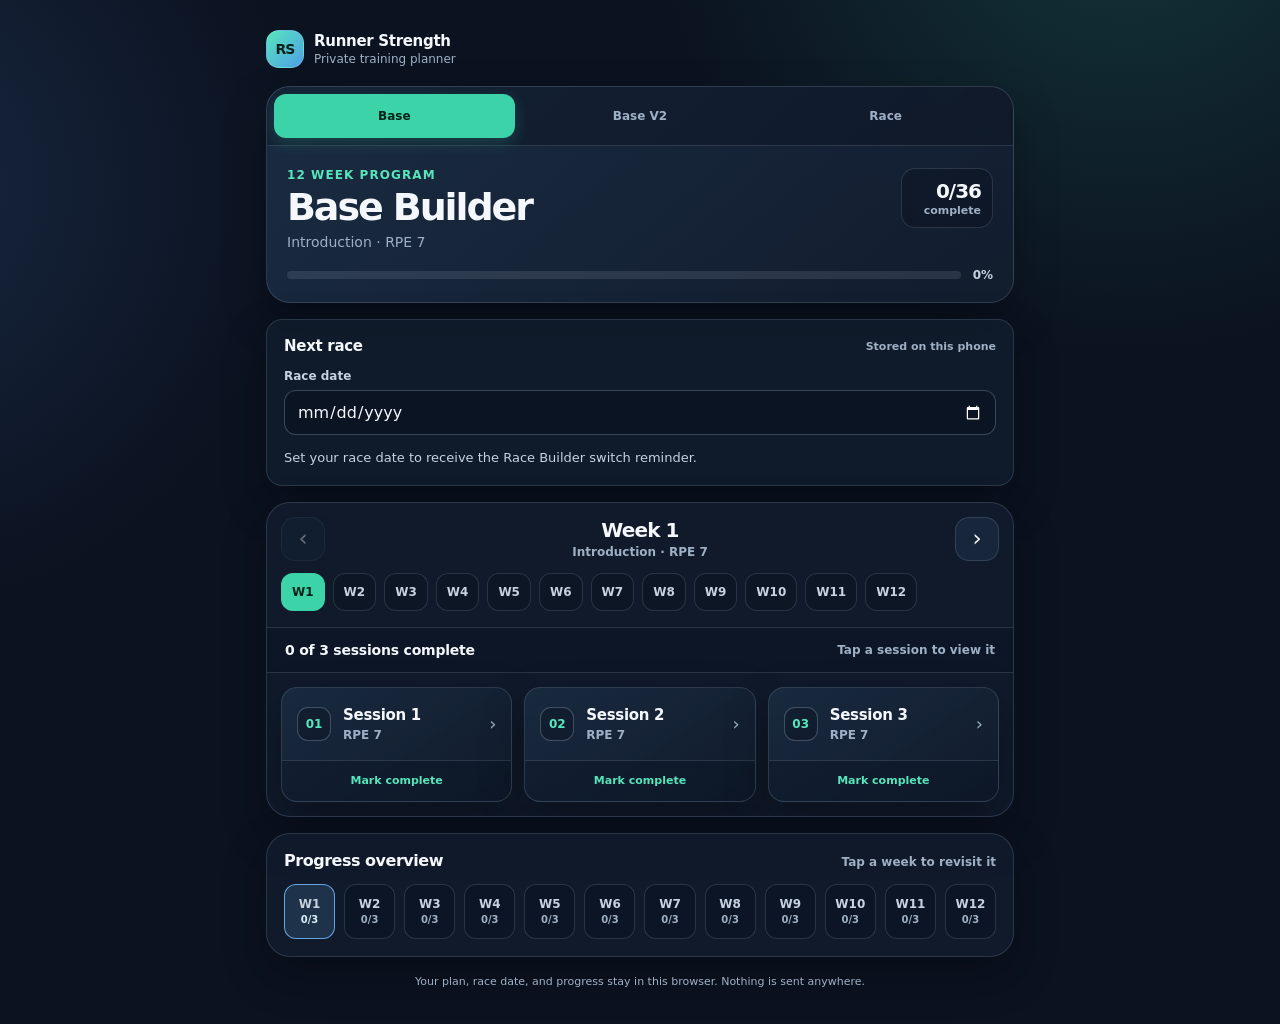
==== commit 8f8c8fd4: "Add files via upload" ====
--- a/index.html
+++ b/index.html
@@ -1,269 +1,28 @@
 <!doctype html>
-<html lang="en">
-<head>
-<meta charset="utf-8">
-<meta name="viewport" content="width=device-width,initial-scale=1,viewport-fit=cover">
-<meta name="apple-mobile-web-app-capable" content="yes">
-<meta name="apple-mobile-web-app-status-bar-style" content="black-translucent">
-<meta name="theme-color" content="#0a0a08">
-<title>Runner Strength</title>
-<link rel="manifest" href="manifest.json">
-<link rel="apple-touch-icon" href="data:image/svg+xml,%3Csvg xmlns='http://www.w3.org/2000/svg' viewBox='0 0 512 512'%3E%3Crect width='512' height='512' rx='96' fill='%230a0a08'/%3E%3Crect x='140' y='120' width='232' height='18' rx='9' fill='%23c9f24a'/%3E%3Crect x='180' y='200' width='152' height='152' rx='24' fill='%23c9f24a'/%3E%3Crect x='60' y='210' width='120' height='130' rx='20' fill='%23c9f24a'/%3E%3Crect x='332' y='210' width='120' height='130' rx='20' fill='%23c9f24a'/%3E%3C/svg%3E">
-<style>
-*{box-sizing:border-box;-webkit-tap-highlight-color:transparent;margin:0;padding:0}
-:root{--bg:#0a0a08;--card:#151510;--card2:#1a1a14;--line:rgba(255,255,255,0.07);--muted:#8f8f84;--fg:#f3f0e8;--fg2:#cfc9c0;--lime:#c9f24a;--green:#4ade80;--amber:#f59e0b;--orange:#f97316;--red:#ef4444;--blue:#60a5fa;--sky:#38bdf8}
-html,body{background:var(--bg);color:var(--fg);font-family:-apple-system,BlinkMacSystemFont,"SF Pro Display","Segoe UI",Roboto,system-ui,sans-serif;line-height:1.45;overscroll-behavior-y:contain;-webkit-font-smoothing:antialiased}
-body{padding-top:env(safe-area-inset-top);padding-bottom:env(safe-area-inset-bottom);padding-left:env(safe-area-inset-left);padding-right:env(safe-area-inset-right)}
-#app{max-width:480px;margin:0 auto;padding:16px 16px 48px;position:relative;z-index:1}
-::-webkit-scrollbar{width:3px}::-webkit-scrollbar-track{background:transparent}::-webkit-scrollbar-thumb{background:rgba(255,255,255,.1);border-radius:99px}
-
-.glow{position:fixed;top:0;left:50%;transform:translateX(-50%);width:120%;height:50vh;background:radial-gradient(ellipse at 50% 0%,rgba(201,242,74,.035) 0%,transparent 60%);pointer-events:none;z-index:0}
-
-/* Logo */
-.logo{display:flex;align-items:center;gap:10px;margin-bottom:22px}
-.logo-icon{width:40px;height:40px;border-radius:12px;background:rgba(201,242,74,.13);display:flex;align-items:center;justify-content:center;box-shadow:0 0 24px rgba(201,242,74,.12)}
-.logo h1{font-size:20px;font-weight:800;letter-spacing:-.02em}
-.logo h1 b{color:var(--lime)}
-.logo small{font-size:10px;letter-spacing:.16em;text-transform:uppercase;color:var(--muted);display:block;margin-top:1px}
-
-/* Program Tabs */
-.ptabs{display:flex;gap:8px;margin-bottom:6px}
-.ptab{flex:1;padding:12px 8px;border-radius:14px;border:1px solid var(--line);background:rgba(255,255,255,.025);color:var(--muted);font-size:13.5px;font-weight:600;cursor:pointer;text-align:center;transition:all .2s}
-.ptab:active{transform:scale(.97)}
-.ptab.on{background:linear-gradient(135deg,rgba(201,242,74,.14),rgba(201,242,74,.04));color:var(--lime);border-color:rgba(201,242,74,.25);box-shadow:0 0 20px rgba(201,242,74,.07)}
-.ptab small{font-size:10px;font-weight:400;opacity:.7;display:block;margin-top:2px}
-
-.lead{font-size:12.5px;color:var(--muted);line-height:1.55;margin-bottom:22px}
-
-/* Phase */
-.phase{margin-bottom:24px}
-.phase-hdr{display:flex;align-items:center;gap:8px;margin-bottom:2px}
-.phase-icon{width:24px;height:24px;border-radius:7px;display:flex;align-items:center;justify-content:center;font-size:13px}
-.phase-hdr h2{font-size:14.5px;font-weight:700;color:var(--fg)}
-.phase-pill{font-size:9.5px;letter-spacing:.08em;text-transform:uppercase;font-weight:600;padding:2px 8px;border-radius:99px}
-.phase-desc{font-size:11.5px;color:var(--muted);line-height:1.5;margin:4px 0 10px 32px}
-
-/* Week Card */
-.wk-card{width:100%;text-align:left;border-radius:16px;padding:14px 14px 12px;cursor:pointer;border:1px solid var(--line);background:linear-gradient(180deg,rgba(255,255,255,.028) 0%,rgba(21,21,16,.5) 100%);transition:all .15s;margin-bottom:8px;display:block}
-.wk-card:active{transform:scale(.985);background:rgba(255,255,255,.05)}
-.wk-card.done{border-color:rgba(74,222,128,.2);background:linear-gradient(135deg,rgba(74,222,128,.07),rgba(21,21,16,.85))}
-.wk-top{display:flex;align-items:center;justify-content:space-between;margin-bottom:8px}
-.wk-left{display:flex;align-items:center;gap:10px}
-.wk-num{width:42px;height:42px;border-radius:12px;display:flex;align-items:center;justify-content:center;font-size:17px;font-weight:800}
-.wk-info{font-size:13.5px;font-weight:600;color:var(--fg)}
-.wk-sub{font-size:10.5px;color:var(--muted);margin-top:2px}
-.wk-right{display:flex;align-items:center;gap:6px}
-.wk-label{font-size:9.5px;font-weight:600;letter-spacing:.06em;text-transform:uppercase;padding:2px 8px;border-radius:99px}
-.wk-check{color:var(--green);font-size:14px}
-.wk-bar{height:3px;border-radius:99px;background:rgba(255,255,255,.04);overflow:hidden}
-.wk-bar-fill{height:100%;border-radius:99px;transition:width .5s ease}
-
-/* Back */
-.back-row{display:flex;align-items:center;gap:10px;margin-bottom:4px}
-.back-btn{width:34px;height:34px;border-radius:10px;border:1px solid var(--line);background:rgba(255,255,255,.05);display:flex;align-items:center;justify-content:center;cursor:pointer;color:var(--fg2);font-size:18px;transition:all .15s}
-.back-btn:active{transform:scale(.9)}
-.back-label{font-size:10.5px;letter-spacing:.1em;text-transform:uppercase;font-weight:600;flex:1}
-
-/* Week Nav */
-.wk-nav{display:flex;align-items:center;justify-content:space-between;padding:10px 0 6px;gap:8px}
-.wk-nav-btn{flex:1;display:flex;align-items:center;justify-content:center;gap:5px;padding:9px 0;border-radius:12px;border:1px solid var(--line);background:rgba(255,255,255,.03);color:var(--fg2);font-size:13px;font-weight:600;cursor:pointer;transition:all .15s}
-.wk-nav-btn:active{transform:scale(.97);background:rgba(255,255,255,.06)}
-.wk-nav-btn:disabled{opacity:.25;pointer-events:none}
-.wk-nav-btn .arr{font-size:15px;opacity:.6}
-.wk-nav-mid{font-size:11px;color:var(--muted);text-align:center;min-width:60px}
-
-/* Week Header */
-.wk-hdr{display:flex;align-items:flex-end;gap:10px;margin:8px 0 14px}
-.wk-hdr-big{font-size:40px;font-weight:800;line-height:1;letter-spacing:-.02em}
-.wk-hdr-sub{font-size:16px;font-weight:700;color:var(--fg);padding-bottom:4px}
-.prog-bar{display:flex;align-items:center;gap:8px;margin-top:4px}
-.prog-track{flex:1;height:5px;border-radius:99px;background:rgba(255,255,255,.05);overflow:hidden}
-.prog-fill{height:100%;border-radius:99px;transition:width .4s ease}
-.prog-text{font-size:10.5px;font-variant-numeric:tabular-nums;min-width:32px;text-align:right}
-
-/* Day Tabs */
-.daytabs{display:flex;gap:5px;overflow-x:auto;padding-bottom:4px;margin-bottom:14px;scrollbar-width:none}
-.daytabs::-webkit-scrollbar{display:none}
-.dtab{flex-shrink:0;padding:7px 14px;border-radius:10px;border:1px solid transparent;background:rgba(255,255,255,.035);color:var(--muted);font-size:12.5px;font-weight:600;cursor:pointer;transition:all .15s;white-space:nowrap}
-.dtab:active{transform:scale(.95)}
-.dtab.on{background:rgba(201,242,74,.11);color:var(--lime);border-color:rgba(201,242,74,.2)}
-
-/* Block */
-.blk{border:1px solid var(--line);border-radius:16px;overflow:hidden;margin-bottom:10px}
-.blk-hdr{display:flex;align-items:center;gap:10px;padding:12px 14px;background:rgba(255,255,255,.025);cursor:pointer}
-.blk-icon{width:30px;height:30px;border-radius:8px;background:rgba(255,255,255,.05);display:flex;align-items:center;justify-content:center;font-size:14px;flex-shrink:0}
-.blk-title{flex:1;font-size:13.5px;font-weight:600;color:var(--fg)}
-.blk-count{font-size:10.5px;color:var(--muted)}
-.blk-count span{color:var(--green);opacity:.8}
-.blk-chev{color:var(--muted);font-size:14px;transition:transform .15s;flex-shrink:0}
-.blk.open .blk-chev{transform:rotate(90deg)}
-.blk-note{padding:10px 14px;font-size:11px;color:var(--muted);line-height:1.45;border-top:1px solid var(--line);background:rgba(201,242,74,.03)}
-.blk-body{max-height:0;overflow:hidden;transition:max-height .3s ease}
-.blk.open .blk-body{max-height:5000px}
-
-/* Exercise */
-.ex{padding:10px 14px;border-top:1px solid var(--line)}
-.ex-row{display:flex;gap:10px;align-items:flex-start}
-.ex-chk{width:20px;height:20px;border-radius:6px;border:1.5px solid rgba(255,255,255,.15);flex-shrink:0;display:flex;align-items:center;justify-content:center;cursor:pointer;margin-top:1px;transition:all .15s}
-.ex-chk.on{border-color:var(--green);background:rgba(74,222,128,.15)}
-.ex-chk.on::after{content:"✓";color:var(--green);font-size:11px;font-weight:700}
-.ex.done .ex-name{text-decoration:line-through;color:var(--muted)}
-.ex-body{flex:1;min-width:0}
-.ex-name{font-size:13px;font-weight:600;color:var(--fg);line-height:1.3}
-.ex-chips{display:flex;flex-wrap:wrap;gap:4px;margin-top:5px}
-.ex-chip{font-size:10px;font-variant-numeric:tabular-nums;padding:2px 7px;border-radius:6px;font-weight:500}
-.chip-rpe{background:rgba(249,115,22,.1);color:#fb923c;border:1px solid rgba(249,115,22,.12)}
-.chip-sets{background:rgba(201,242,74,.07);color:var(--lime)}
-.sets-grid{margin-top:8px;border:1px solid var(--line);border-radius:8px;overflow:hidden}
-.sets-hdr,.sets-vals{display:grid}
-.sets-cell{padding:5px;text-align:center;font-variant-numeric:tabular-nums}
-.sets-hdr .sets-cell{font-size:9px;letter-spacing:.08em;text-transform:uppercase;color:var(--muted);border-bottom:1px solid var(--line);font-weight:500}
-.sets-vals .sets-cell{font-size:13px;color:var(--fg2);font-weight:500}
-.sets-cell+.sets-cell{border-left:1px solid var(--line)}
-.ex-note{font-size:11px;color:var(--muted);margin-top:6px;line-height:1.4}
-
-.foot{text-align:center;font-size:10px;color:rgba(143,143,132,.5);margin-top:32px;line-height:1.5}
-</style>
-</head>
-<body>
-<div class="glow"></div>
-<div id="app"></div>
-<script>
-const DATA='{"programs":{"base":{"name":"Base Builder","description":"A repeatable 12-week (3-month) strength foundation for runners, in three 4-week blocks that each introduce a heavier squat. Three sessions a week (Tue/Thu/Sat, Thursday optional). Beginners start at Block 1; experienced lifters start at Block 2 and cycle.","session_days":["Tuesday","Thursday","Saturday"],"thursday_optional":true,"total_weeks":12,"phases":[{"name":"Foundation","week_range":[1,4],"description":"Block 1 \u00b7 Goblet-squat foundation. Bodyweight and dumbbell movements at higher reps (3\u00d710) to groove clean patterns. New to strength training? Start here."},{"name":"Build","week_range":[5,8],"description":"Block 2 \u00b7 Introduces the barbell with the pause back squat at moderate reps (3\u00d78). Already an experienced lifter? Start here and cycle."},{"name":"Strength","week_range":[9,12],"description":"Block 3 \u00b7 The heaviest block \u2014 barbell back squat at low reps building 3\u00d76 \u2192 5\u00d75. Peaks the 3-month cycle, then repeat from the top."}],"weeks":[{"week_index":1,"phase_name":"Foundation","sessions":[{"day":"Tuesday","optional":false,"blocks":[{"name":"WARM UP/MOBILITY","letter":"W","note":"","exercises":[{"letter":"W","name":"CALF RAISE","rpe":null,"rpe_value":null,"sets":[{"reps":"10-12","note":""},{"reps":"10-12","note":""},{"reps":"10-12","note":""}],"notes":"Last set MODERATE - 2s pause in bottom position (10 degrees of flexion) of each rep - Use DB if necessary to challenge - Rest 60 secs. between sets"},{"letter":"W","name":"90/90 HIP ROTATIONS","rpe":null,"rpe_value":null,"sets":[{"reps":"10 (ea.)","note":""},{"reps":"10 (ea.)","note":""}],"notes":""},{"letter":"W","name":"3 WAY LUNGE","rpe":null,"rpe_value":null,"sets":[{"reps":"5 (ea.)","note":""},{"reps":"5 (ea.)","note":""}],"notes":"3 DIRECTIONS = 1 REP"}]},{"name":"PLYOS - SUBMAXIMAL","letter":"A","note":"PERFORM AT 70-80% EFFORT AIM FOR MINIMAL REST B/W EXERCISES 60-90 SECONDS REST AFTER THE LAST EXERCISE","exercises":[{"letter":"A","name":"POGOS - FORWARD","rpe":null,"rpe_value":null,"sets":[{"reps":"20","note":""},{"reps":"20","note":""}],"notes":""},{"letter":"A","name":"LINE JUMPS - LATERAL","rpe":null,"rpe_value":null,"sets":[{"reps":"20","note":""},{"reps":"20","note":""}],"notes":""},{"letter":"A","name":"SPLIT SQUAT JUMP - DEEP TIER","rpe":null,"rpe_value":null,"sets":[{"reps":"10 (ea.)","note":""},{"reps":"10 (ea.)","note":""}],"notes":""},{"letter":"A","name":"LATERAL BOUNDS","rpe":null,"rpe_value":null,"sets":[{"reps":"5 (ea.)","note":""},{"reps":"5 (ea.)","note":""}],"notes":""}]},{"name":"MAIN STRENGTH","letter":"BC","note":"","exercises":[{"letter":"B","name":"Goblet Squat","rpe":"RPE 7","rpe_value":7,"sets":[{"reps":"10","note":""},{"reps":"10","note":""},{"reps":"10","note":""}],"notes":""},{"letter":"B","name":"INCLINE PUSH UP","rpe":"RPE 7","rpe_value":7,"sets":[{"reps":"10","note":""},{"reps":"10","note":""},{"reps":"10","note":""}],"notes":"Adjust incline accordingly - Rest 60 secs. between sets"},{"letter":"C","name":"KB Deadlift","rpe":"RPE 7","rpe_value":7,"sets":[{"reps":"10","note":""},{"reps":"10","note":""},{"reps":"10","note":""}],"notes":""},{"letter":"C","name":"CHIN UP - ISO HOLD","rpe":null,"rpe_value":null,"sets":[{"reps":"30 secs","note":""},{"reps":"30 secs","note":""},{"reps":"30 secs","note":""}],"notes":"If not possible to hold for designated time, break up sets e.g. 3x10s holds for 3 sets - Rest 60 secs. between sets"}]},{"name":"RUNNERS CORE","letter":"D","note":"LEVEL 1: 20-30s LEVEL 2: 30-45s LEVEL 3: 45-60s","exercises":[{"letter":"D","name":"COPENHAGEN PLANK - BENT KNEE","rpe":null,"rpe_value":null,"sets":[{"reps":"20-30 secs (ea.)","note":""},{"reps":"20-30 secs (ea.)","note":""}],"notes":""},{"letter":"D","name":"SIDE PLANK","rpe":null,"rpe_value":null,"sets":[{"reps":"20-30 secs (ea.)","note":""},{"reps":"20-30 secs (ea.)","note":""}],"notes":"LEVEL 1: 20-30s LEVEL 2: 30-45s LEVEL 3: 45-60s"},{"letter":"D","name":"FRONT PLANK W/ LEG LIFT","rpe":null,"rpe_value":null,"sets":[{"reps":"10 (ea.)","note":""},{"reps":"10 (ea.)","note":""}],"notes":"2s hold on each rep"}]}],"notes":[],"_source":"pdf"},{"day":"Thursday","optional":true,"blocks":[{"name":"WARM UP/MOBILITY","letter":"W","note":"","exercises":[{"letter":"W","name":"CALF RAISE ISOMETRIC - SINGLE LEG","rpe":null,"rpe_value":null,"sets":[{"reps":"30-45 secs (ea.)","note":""},{"reps":"30-45 secs (ea.)","note":""},{"reps":"30-45 secs (ea.)","note":""}],"notes":"Last set HEAVY - Add load with DB in same hand as standing leg if necessary to make it challenging"},{"letter":"W","name":"World\'s greatest stretch","rpe":null,"rpe_value":null,"sets":[{"reps":"5 (ea.)","note":""},{"reps":"5 (ea.)","note":""}],"notes":""},{"letter":"W","name":"Glute bridge march","rpe":null,"rpe_value":null,"sets":[{"reps":"10 (ea.)","note":""},{"reps":"10 (ea.)","note":""}],"notes":""}]},{"name":"PLYOS - SUBMAXIMAL","letter":"A","note":"PERFORM AT 70-80% EFFORT AIM FOR MINIMAL REST B/W EXERCISES 60-90 SECONDS REST AFTER THE LAST EXERCISE","exercises":[{"letter":"A","name":"POGOS - REVERSE","rpe":null,"rpe_value":null,"sets":[{"reps":"20","note":""},{"reps":"20","note":""}],"notes":""},{"letter":"A","name":"POGOS - STAGGERED STANCE","rpe":null,"rpe_value":null,"sets":[{"reps":"10 (ea.)","note":""},{"reps":"10 (ea.)","note":""}],"notes":""},{"letter":"A","name":"SWAN HOPS","rpe":null,"rpe_value":null,"sets":[{"reps":"5 (ea.)","note":""},{"reps":"5 (ea.)","note":""}],"notes":"Aim to maintain torso parallel to the ground throughout"},{"letter":"A","name":"SPLIT SQUAT DROPS","rpe":null,"rpe_value":null,"sets":[{"reps":"5 (ea.)","note":""},{"reps":"5 (ea.)","note":""}],"notes":"Rest 60 secs. between sets"}]},{"name":"MAIN STRENGTH","letter":"BC","note":"","exercises":[{"letter":"B","name":"SPLIT SQUAT - DB","rpe":"RPE 7","rpe_value":7,"sets":[{"reps":"10 (ea.)","note":""},{"reps":"10 (ea.)","note":""},{"reps":"10 (ea.)","note":""}],"notes":"Rest 10 - 30s b/w sides"},{"letter":"B","name":"HALF KNEELING DB PRESS","rpe":"RPE 7","rpe_value":7,"sets":[{"reps":"10 (ea.)","note":""},{"reps":"10 (ea.)","note":""},{"reps":"10 (ea.)","note":""}],"notes":"Rest 60 secs. between sets"},{"letter":"C","name":"HIP THRUST - FEET ELEVATED","rpe":"RPE 7","rpe_value":7,"sets":[{"reps":"10","note":""},{"reps":"10","note":""},{"reps":"10","note":""}],"notes":"Add load on hips if necessary to increase challenge"},{"letter":"C","name":"SEATED ROW","rpe":"RPE 7","rpe_value":7,"sets":[{"reps":"10","note":""},{"reps":"10","note":""},{"reps":"10","note":""}],"notes":""}]},{"name":"RUNNERS CORE","letter":"D","note":"","exercises":[{"letter":"D","name":"MB ALTERNATING LEG LIFTS","rpe":null,"rpe_value":null,"sets":[{"reps":"20","note":""},{"reps":"20","note":""}],"notes":""},{"letter":"D","name":"BENT KNEE SIDE PLANK RAISE","rpe":null,"rpe_value":null,"sets":[{"reps":"10 (ea.)","note":""},{"reps":"10 (ea.)","note":""}],"notes":""},{"letter":"D","name":"KNEELING PALLOF PRESS TO OVERHEAD PRESS","rpe":null,"rpe_value":null,"sets":[{"reps":"10 (ea.)","note":""},{"reps":"10 (ea.)","note":""}],"notes":"Ball squeeze between knees - Rest 60 secs. between sets"}]}],"notes":[],"_source":"pdf"},{"day":"Saturday","optional":false,"blocks":[{"name":"WARM UP/MOBILITY","letter":"W","note":"","exercises":[{"letter":"W","name":"Split Squat Calf Raise","rpe":null,"rpe_value":null,"sets":[{"reps":"10 (ea.)","note":""},{"reps":"10 (ea.)","note":""},{"reps":"10 (ea.)","note":""}],"notes":"Last set MODERATE - 2s pause in bottom position (10 degrees of flexion) of each rep - Use DB if necessary to challenge"},{"letter":"W","name":"90/90 HIP ROTATIONS","rpe":null,"rpe_value":null,"sets":[{"reps":"10 (ea.)","note":""},{"reps":"10 (ea.)","note":""}],"notes":""},{"letter":"W","name":"3 WAY LUNGE","rpe":null,"rpe_value":null,"sets":[{"reps":"5 (ea.)","note":""},{"reps":"5 (ea.)","note":""}],"notes":""}]},{"name":"PLYOS - SUBMAXIMAL","letter":"A","note":"PERFORM AT 70-80% EFFORT AIM FOR MINIMAL REST B/W EXERCISES 60-90 SECONDS REST AFTER THE LAST EXERCISE","exercises":[{"letter":"A","name":"POGOS - LATERAL","rpe":null,"rpe_value":null,"sets":[{"reps":"10 (ea.)","note":""},{"reps":"10 (ea.)","note":""}],"notes":""},{"letter":"A","name":"POGOS - 2 FORWARD 1 BACK","rpe":null,"rpe_value":null,"sets":[{"reps":"10","note":""},{"reps":"10","note":""}],"notes":"2 FORWARD + 1 BACK = 1 REP"},{"letter":"A","name":"DOUBLE DIP JUMP","rpe":null,"rpe_value":null,"sets":[{"reps":"10","note":""},{"reps":"10","note":""}],"notes":""},{"letter":"A","name":"LATERAL BOUNDS","rpe":null,"rpe_value":null,"sets":[{"reps":"5 (ea.)","note":""},{"reps":"5 (ea.)","note":""}],"notes":""}]},{"name":"MAIN STRENGTH","letter":"BC","note":"","exercises":[{"letter":"B","name":"FOOT ELEVATED DB LATERAL SQUAT","rpe":"RPE 7","rpe_value":7,"sets":[{"reps":"10 (ea.)","note":""},{"reps":"10 (ea.)","note":""},{"reps":"10 (ea.)","note":""}],"notes":""},{"letter":"B","name":"Dumbbell chest press","rpe":"RPE 7","rpe_value":7,"sets":[{"reps":"10","note":""},{"reps":"10","note":""},{"reps":"10","note":""}],"notes":""},{"letter":"C","name":"Single Leg Hip Thrust (DB)","rpe":"RPE 7","rpe_value":7,"sets":[{"reps":"10 (ea.)","note":""},{"reps":"10 (ea.)","note":""},{"reps":"10 (ea.)","note":""}],"notes":""},{"letter":"C","name":"SA LAT PULL DOWN","rpe":"RPE 7","rpe_value":7,"sets":[{"reps":"10 (ea.)","note":""},{"reps":"10 (ea.)","note":""},{"reps":"10 (ea.)","note":""}],"notes":""}]},{"name":"RUNNERS CORE","letter":"D","note":"LEVEL 1: 20-30s LEVEL 2: 30-45s LEVEL 3: 45-60s","exercises":[{"letter":"D","name":"COPENHAGEN PLANK - BENT KNEE","rpe":null,"rpe_value":null,"sets":[{"reps":"20-30 secs (ea.)","note":""},{"reps":"20-30 secs (ea.)","note":""}],"notes":""},{"letter":"D","name":"SIDE PLANK","rpe":null,"rpe_value":null,"sets":[{"reps":"20-30 secs (ea.)","note":""},{"reps":"20-30 secs (ea.)","note":""}],"notes":""},{"letter":"D","name":"FRONT PLANK W/ LEG LIFT","rpe":null,"rpe_value":null,"sets":[{"reps":"10 (ea.)","note":""},{"reps":"10 (ea.)","note":""}],"notes":"2s hold on each rep"}]}],"notes":[],"_source":"pdf"}]},{"week_index":2,"phase_name":"Foundation","sessions":[{"day":"Tuesday","optional":false,"blocks":[{"name":"WARM UP/MOBILITY","letter":"W","note":"","exercises":[{"letter":"W","name":"CALF RAISE","rpe":null,"rpe_value":null,"sets":[{"reps":"10-12","note":""},{"reps":"10-12","note":""},{"reps":"10-12","note":""}],"notes":"Last set MODERATE - 2s pause in bottom position (10 degrees of flexion) of each rep - Use DB if necessary to challenge - Rest 60 secs. between sets"},{"letter":"W","name":"90/90 HIP ROTATIONS","rpe":null,"rpe_value":null,"sets":[{"reps":"10 (ea.)","note":""},{"reps":"10 (ea.)","note":""}],"notes":""},{"letter":"W","name":"3 WAY LUNGE","rpe":null,"rpe_value":null,"sets":[{"reps":"5 (ea.)","note":""},{"reps":"5 (ea.)","note":""}],"notes":"3 DIRECTIONS = 1 REP"}]},{"name":"PLYOS - SUBMAXIMAL","letter":"A","note":"PERFORM AT 70-80% EFFORT AIM FOR MINIMAL REST B/W EXERCISES 60-90 SECONDS REST AFTER THE LAST EXERCISE","exercises":[{"letter":"A","name":"POGOS - FORWARD","rpe":null,"rpe_value":null,"sets":[{"reps":"20","note":""},{"reps":"20","note":""},{"reps":"20","note":""}],"notes":""},{"letter":"A","name":"LINE JUMPS - LATERAL","rpe":null,"rpe_value":null,"sets":[{"reps":"20","note":""},{"reps":"20","note":""},{"reps":"20","note":""}],"notes":""},{"letter":"A","name":"SPLIT SQUAT JUMP - DEEP TIER","rpe":null,"rpe_value":null,"sets":[{"reps":"10 (ea.)","note":""},{"reps":"10 (ea.)","note":""},{"reps":"10 (ea.)","note":""}],"notes":""},{"letter":"A","name":"LATERAL BOUNDS","rpe":null,"rpe_value":null,"sets":[{"reps":"5 (ea.)","note":""},{"reps":"5 (ea.)","note":""},{"reps":"5 (ea.)","note":""}],"notes":""}]},{"name":"MAIN STRENGTH","letter":"BC","note":"","exercises":[{"letter":"B","name":"Goblet Squat","rpe":"RPE 8","rpe_value":8,"sets":[{"reps":"10","note":""},{"reps":"10","note":""},{"reps":"10","note":""}],"notes":""},{"letter":"B","name":"INCLINE PUSH UP","rpe":"RPE 8","rpe_value":8,"sets":[{"reps":"10","note":""},{"reps":"10","note":""},{"reps":"10","note":""}],"notes":"Adjust incline accordingly - Rest 60 secs. between sets"},{"letter":"C","name":"KB Deadlift","rpe":"RPE 8","rpe_value":8,"sets":[{"reps":"10","note":""},{"reps":"10","note":""},{"reps":"10","note":""}],"notes":""},{"letter":"C","name":"CHIN UP - ISO HOLD","rpe":null,"rpe_value":null,"sets":[{"reps":"30 secs","note":""},{"reps":"30 secs","note":""},{"reps":"30 secs","note":""}],"notes":"If not possible to hold for designated time, break up sets e.g. 3x10s holds for 3 sets - Rest 60 secs. between sets"}]},{"name":"RUNNERS CORE","letter":"D","note":"LEVEL 1: 20-30s LEVEL 2: 30-45s LEVEL 3: 45-60s","exercises":[{"letter":"D","name":"COPENHAGEN PLANK - BENT KNEE","rpe":null,"rpe_value":null,"sets":[{"reps":"20-30 secs (ea.)","note":""},{"reps":"20-30 secs (ea.)","note":""},{"reps":"20-30 secs (ea.)","note":""}],"notes":""},{"letter":"D","name":"SIDE PLANK","rpe":null,"rpe_value":null,"sets":[{"reps":"20-30 secs (ea.)","note":""},{"reps":"20-30 secs (ea.)","note":""},{"reps":"20-30 secs (ea.)","note":""}],"notes":""},{"letter":"D","name":"FRONT PLANK W/ LEG LIFT","rpe":null,"rpe_value":null,"sets":[{"reps":"10 (ea.)","note":""},{"reps":"10 (ea.)","note":""},{"reps":"10 (ea.)","note":""}],"notes":"2s hold on each rep - Rest 60 secs. between sets"}]}],"notes":[],"_source":"pdf"},{"day":"Thursday","optional":true,"blocks":[{"name":"WARM UP/MOBILITY","letter":"W","note":"","exercises":[{"letter":"W","name":"CALF RAISE ISOMETRIC - SINGLE LEG","rpe":null,"rpe_value":null,"sets":[{"reps":"30-45 secs (ea.)","note":""},{"reps":"30-45 secs (ea.)","note":""},{"reps":"30-45 secs (ea.)","note":""}],"notes":"Last set HEAVY - Add load with DB in same hand as standing leg if necessary to make it challenging"},{"letter":"W","name":"World\'s greatest stretch","rpe":null,"rpe_value":null,"sets":[{"reps":"5 (ea.)","note":""},{"reps":"5 (ea.)","note":""}],"notes":""},{"letter":"W","name":"Glute bridge march","rpe":null,"rpe_value":null,"sets":[{"reps":"10 (ea.)","note":""},{"reps":"10 (ea.)","note":""}],"notes":""}]},{"name":"PLYOS - SUBMAXIMAL","letter":"A","note":"PERFORM AT 70-80% EFFORT AIM FOR MINIMAL REST B/W EXERCISES 60-90 SECONDS REST AFTER THE LAST EXERCISE","exercises":[{"letter":"A","name":"POGOS - REVERSE","rpe":null,"rpe_value":null,"sets":[{"reps":"20","note":""},{"reps":"20","note":""},{"reps":"20","note":""}],"notes":""},{"letter":"A","name":"POGOS - STAGGERED STANCE","rpe":null,"rpe_value":null,"sets":[{"reps":"10 (ea.)","note":""},{"reps":"10 (ea.)","note":""},{"reps":"10 (ea.)","note":""}],"notes":""},{"letter":"A","name":"SWAN HOPS","rpe":null,"rpe_value":null,"sets":[{"reps":"5 (ea.)","note":""},{"reps":"5 (ea.)","note":""},{"reps":"5 (ea.)","note":""}],"notes":"Aim to maintain torso parallel to the ground throughout"},{"letter":"A","name":"SPLIT SQUAT DROPS","rpe":null,"rpe_value":null,"sets":[{"reps":"5 (ea.)","note":""},{"reps":"5 (ea.)","note":""},{"reps":"5 (ea.)","note":""}],"notes":"Rest 60 secs. between sets"}]},{"name":"MAIN STRENGTH","letter":"BC","note":"","exercises":[{"letter":"B","name":"SPLIT SQUAT - DB","rpe":"RPE 8","rpe_value":8,"sets":[{"reps":"10 (ea.)","note":""},{"reps":"10 (ea.)","note":""},{"reps":"10 (ea.)","note":""}],"notes":"Rest 10 - 30s b/w sides"},{"letter":"B","name":"HALF KNEELING DB PRESS","rpe":"RPE 8","rpe_value":8,"sets":[{"reps":"10 (ea.)","note":""},{"reps":"10 (ea.)","note":""},{"reps":"10 (ea.)","note":""}],"notes":"Rest 60 secs. between sets"},{"letter":"C","name":"HIP THRUST - FEET ELEVATED","rpe":"RPE 8","rpe_value":8,"sets":[{"reps":"10","note":""},{"reps":"10","note":""},{"reps":"10","note":""}],"notes":"Add load on hips if necessary to increase challenge"},{"letter":"C","name":"SEATED ROW","rpe":"RPE 8","rpe_value":8,"sets":[{"reps":"10","note":""},{"reps":"10","note":""},{"reps":"10","note":""}],"notes":""}]},{"name":"RUNNERS CORE","letter":"D","note":"","exercises":[{"letter":"D","name":"MB ALTERNATING LEG LIFTS","rpe":null,"rpe_value":null,"sets":[{"reps":"20","note":""},{"reps":"20","note":""},{"reps":"20","note":""}],"notes":""},{"letter":"D","name":"BENT KNEE SIDE PLANK RAISE","rpe":null,"rpe_value":null,"sets":[{"reps":"10 (ea.)","note":""},{"reps":"10 (ea.)","note":""},{"reps":"10 (ea.)","note":""}],"notes":""},{"letter":"D","name":"KNEELING PALLOF PRESS TO OVERHEAD PRESS","rpe":null,"rpe_value":null,"sets":[{"reps":"10 (ea.)","note":""},{"reps":"10 (ea.)","note":""},{"reps":"10 (ea.)","note":""}],"notes":"Ball squeeze between knees - Rest 60 secs. between sets"}]}],"notes":[],"_source":"pdf"},{"day":"Saturday","optional":false,"blocks":[{"name":"WARM UP/MOBILITY","letter":"W","note":"","exercises":[{"letter":"W","name":"Split Squat Calf Raise","rpe":null,"rpe_value":null,"sets":[{"reps":"10 (ea.)","note":""},{"reps":"10 (ea.)","note":""},{"reps":"10 (ea.)","note":""}],"notes":"Last set MODERATE - 2s pause in bottom position (10 degrees of flexion) of each rep - Use DB if necessary to challenge"},{"letter":"W","name":"90/90 HIP ROTATIONS","rpe":null,"rpe_value":null,"sets":[{"reps":"10 (ea.)","note":""},{"reps":"10 (ea.)","note":""}],"notes":""},{"letter":"W","name":"3 WAY LUNGE","rpe":null,"rpe_value":null,"sets":[{"reps":"5 (ea.)","note":""},{"reps":"5 (ea.)","note":""}],"notes":""}]},{"name":"PLYOS - SUBMAXIMAL","letter":"A","note":"PERFORM AT 70-80% EFFORT AIM FOR MINIMAL REST B/W EXERCISES 60-90 SECONDS REST AFTER THE LAST EXERCISE","exercises":[{"letter":"A","name":"POGOS - LATERAL","rpe":null,"rpe_value":null,"sets":[{"reps":"10 (ea.)","note":""},{"reps":"10 (ea.)","note":""},{"reps":"10 (ea.)","note":""}],"notes":""},{"letter":"A","name":"POGOS - 2 FORWARD 1 BACK","rpe":null,"rpe_value":null,"sets":[{"reps":"10","note":""},{"reps":"10","note":""},{"reps":"10","note":""}],"notes":"2 FORWARD + 1 BACK = 1 REP"},{"letter":"A","name":"DOUBLE DIP JUMP","rpe":null,"rpe_value":null,"sets":[{"reps":"10","note":""},{"reps":"10","note":""},{"reps":"10","note":""}],"notes":""},{"letter":"A","name":"LATERAL BOUNDS","rpe":null,"rpe_value":null,"sets":[{"reps":"5 (ea.)","note":""},{"reps":"5 (ea.)","note":""},{"reps":"5 (ea.)","note":""}],"notes":""}]},{"name":"MAIN STRENGTH","letter":"BC","note":"","exercises":[{"letter":"B","name":"FOOT ELEVATED DB LATERAL SQUAT","rpe":"RPE 8","rpe_value":8,"sets":[{"reps":"10 (ea.)","note":""},{"reps":"10 (ea.)","note":""},{"reps":"10 (ea.)","note":""}],"notes":""},{"letter":"B","name":"Dumbbell chest press","rpe":"RPE 8","rpe_value":8,"sets":[{"reps":"10","note":""},{"reps":"10","note":""},{"reps":"10","note":""}],"notes":""},{"letter":"C","name":"Single Leg Hip Thrust (DB)","rpe":"RPE 8","rpe_value":8,"sets":[{"reps":"10 (ea.)","note":""},{"reps":"10 (ea.)","note":""},{"reps":"10 (ea.)","note":""}],"notes":""},{"letter":"C","name":"SA LAT PULL DOWN","rpe":"RPE 8","rpe_value":8,"sets":[{"reps":"10 (ea.)","note":""},{"reps":"10 (ea.)","note":""},{"reps":"10 (ea.)","note":""}],"notes":""}]},{"name":"RUNNERS CORE","letter":"D","note":"LEVEL 1: 20-30s LEVEL 2: 30-45s LEVEL 3: 45-60s","exercises":[{"letter":"D","name":"COPENHAGEN PLANK - BENT KNEE","rpe":null,"rpe_value":null,"sets":[{"reps":"20-30 secs (ea.)","note":""},{"reps":"20-30 secs (ea.)","note":""},{"reps":"20-30 secs (ea.)","note":""}],"notes":""},{"letter":"D","name":"SIDE PLANK","rpe":null,"rpe_value":null,"sets":[{"reps":"20-30 secs (ea.)","note":""},{"reps":"20-30 secs (ea.)","note":""},{"reps":"20-30 secs (ea.)","note":""}],"notes":""},{"letter":"D","name":"FRONT PLANK W/ LEG LIFT","rpe":null,"rpe_value":null,"sets":[{"reps":"10 (ea.)","note":""},{"reps":"10 (ea.)","note":""},{"reps":"10 (ea.)","note":""}],"notes":"2s hold on each rep"}]}],"notes":[],"_source":"pdf"}]},{"week_index":3,"phase_name":"Foundation","sessions":[{"day":"Tuesday","optional":false,"blocks":[{"name":"WARM UP/MOBILITY","letter":"W","note":"","exercises":[{"letter":"W","name":"CALF RAISE","rpe":null,"rpe_value":null,"sets":[{"reps":"10-12","note":""},{"reps":"10-12","note":""},{"reps":"10-12","note":""}],"notes":"Last set MODERATE - 2s pause in bottom position (10 degrees of flexion) of each rep - Use DB if necessary to challenge - Rest 60 secs. between sets"},{"letter":"W","name":"90/90 HIP ROTATIONS","rpe":null,"rpe_value":null,"sets":[{"reps":"10 (ea.)","note":""},{"reps":"10 (ea.)","note":""}],"notes":""},{"letter":"W","name":"3 WAY LUNGE","rpe":null,"rpe_value":null,"sets":[{"reps":"5 (ea.)","note":""},{"reps":"5 (ea.)","note":""}],"notes":"3 DIRECTIONS = 1 REP"}]},{"name":"PLYOS - SUBMAXIMAL","letter":"A","note":"PERFORM AT 70-80% EFFORT AIM FOR MINIMAL REST B/W EXERCISES 60-90 SECONDS REST AFTER THE LAST EXERCISE","exercises":[{"letter":"A","name":"POGOS - FORWARD","rpe":null,"rpe_value":null,"sets":[{"reps":"20","note":""},{"reps":"20","note":""},{"reps":"20","note":""},{"reps":"20","note":""}],"notes":""},{"letter":"A","name":"LINE JUMPS - LATERAL","rpe":null,"rpe_value":null,"sets":[{"reps":"20","note":""},{"reps":"20","note":""},{"reps":"20","note":""},{"reps":"20","note":""}],"notes":""},{"letter":"A","name":"SPLIT SQUAT JUMP - DEEP TIER","rpe":null,"rpe_value":null,"sets":[{"reps":"10 (ea.)","note":""},{"reps":"10 (ea.)","note":""},{"reps":"10 (ea.)","note":""},{"reps":"10 (ea.)","note":""}],"notes":""},{"letter":"A","name":"LATERAL BOUNDS","rpe":null,"rpe_value":null,"sets":[{"reps":"5 (ea.)","note":""},{"reps":"5 (ea.)","note":""},{"reps":"5 (ea.)","note":""},{"reps":"5 (ea.)","note":""}],"notes":""}]},{"name":"MAIN STRENGTH","letter":"BC","note":"","exercises":[{"letter":"B","name":"Goblet Squat","rpe":"RPE 9","rpe_value":9,"sets":[{"reps":"10","note":""},{"reps":"10","note":""},{"reps":"10","note":""}],"notes":""},{"letter":"B","name":"INCLINE PUSH UP","rpe":"RPE 9","rpe_value":9,"sets":[{"reps":"10","note":""},{"reps":"10","note":""},{"reps":"10","note":""}],"notes":"Adjust incline accordingly - Rest 60 secs. between sets"},{"letter":"C","name":"KB Deadlift","rpe":"RPE 9","rpe_value":9,"sets":[{"reps":"10","note":""},{"reps":"10","note":""},{"reps":"10","note":""}],"notes":""},{"letter":"C","name":"CHIN UP - ISO HOLD","rpe":null,"rpe_value":null,"sets":[{"reps":"30 secs","note":""},{"reps":"30 secs","note":""},{"reps":"30 secs","note":""}],"notes":"If not possible to hold for designated time, break up sets e.g. 3x10s holds for 3 sets - Rest 60 secs. between sets"}]},{"name":"RUNNERS CORE","letter":"D","note":"LEVEL 1: 20-30s LEVEL 2: 30-45s LEVEL 3: 45-60s","exercises":[{"letter":"D","name":"COPENHAGEN PLANK - BENT KNEE","rpe":null,"rpe_value":null,"sets":[{"reps":"20-30 secs (ea.)","note":""},{"reps":"20-30 secs (ea.)","note":""},{"reps":"20-30 secs (ea.)","note":""},{"reps":"20-30 secs (ea.)","note":""}],"notes":""},{"letter":"D","name":"SIDE PLANK","rpe":null,"rpe_value":null,"sets":[{"reps":"20-30 secs (ea.)","note":""},{"reps":"20-30 secs (ea.)","note":""},{"reps":"20-30 secs (ea.)","note":""},{"reps":"20-30 secs (ea.)","note":""}],"notes":""},{"letter":"D","name":"FRONT PLANK W/ LEG LIFT","rpe":null,"rpe_value":null,"sets":[{"reps":"10 (ea.)","note":""},{"reps":"10 (ea.)","note":""},{"reps":"10 (ea.)","note":""},{"reps":"10 (ea.)","note":""}],"notes":"2s hold on each rep - Rest 60 secs. between sets"}]}],"notes":[],"_source":"pdf"},{"day":"Thursday","optional":true,"blocks":[{"name":"WARM UP/MOBILITY","letter":"W","note":"","exercises":[{"letter":"W","name":"CALF RAISE ISOMETRIC - SINGLE LEG","rpe":null,"rpe_value":null,"sets":[{"reps":"30-45 secs (ea.)","note":""},{"reps":"30-45 secs (ea.)","note":""},{"reps":"30-45 secs (ea.)","note":""}],"notes":"Last set HEAVY - Add load with DB in same hand as standing leg if necessary to make it challenging"},{"letter":"W","name":"World\'s greatest stretch","rpe":null,"rpe_value":null,"sets":[{"reps":"5 (ea.)","note":""},{"reps":"5 (ea.)","note":""}],"notes":""},{"letter":"W","name":"Glute bridge march","rpe":null,"rpe_value":null,"sets":[{"reps":"10 (ea.)","note":""},{"reps":"10 (ea.)","note":""}],"notes":""}]},{"name":"PLYOS - SUBMAXIMAL","letter":"A","note":"PERFORM AT 70-80% EFFORT AIM FOR MINIMAL REST B/W EXERCISES 60-90 SECONDS REST AFTER THE LAST EXERCISE","exercises":[{"letter":"A","name":"POGOS - REVERSE","rpe":null,"rpe_value":null,"sets":[{"reps":"20","note":""},{"reps":"20","note":""},{"reps":"20","note":""},{"reps":"20","note":""}],"notes":""},{"letter":"A","name":"POGOS - STAGGERED STANCE","rpe":null,"rpe_value":null,"sets":[{"reps":"10 (ea.)","note":""},{"reps":"10 (ea.)","note":""},{"reps":"10 (ea.)","note":""},{"reps":"10 (ea.)","note":""}],"notes":""},{"letter":"A","name":"SWAN HOPS","rpe":null,"rpe_value":null,"sets":[{"reps":"5 (ea.)","note":""},{"reps":"5 (ea.)","note":""},{"reps":"5 (ea.)","note":""},{"reps":"5 (ea.)","note":""}],"notes":"Aim to maintain torso parallel to the ground throughout"},{"letter":"A","name":"SPLIT SQUAT DROPS","rpe":null,"rpe_value":null,"sets":[{"reps":"5 (ea.)","note":""},{"reps":"5 (ea.)","note":""},{"reps":"5 (ea.)","note":""},{"reps":"5 (ea.)","note":""}],"notes":"Rest 60 secs. between sets"}]},{"name":"MAIN STRENGTH","letter":"BC","note":"","exercises":[{"letter":"B","name":"SPLIT SQUAT - DB","rpe":"RPE 9","rpe_value":9,"sets":[{"reps":"10 (ea.)","note":""},{"reps":"10 (ea.)","note":""},{"reps":"10 (ea.)","note":""}],"notes":"Rest 10-30s b/w sides"},{"letter":"B","name":"HALF KNEELING DB PRESS","rpe":"RPE 9","rpe_value":9,"sets":[{"reps":"10 (ea.)","note":""},{"reps":"10 (ea.)","note":""},{"reps":"10 (ea.)","note":""}],"notes":"Rest 60 secs. between sets"},{"letter":"C","name":"HIP THRUST - FEET ELEVATED","rpe":"RPE 9","rpe_value":9,"sets":[{"reps":"10","note":""},{"reps":"10","note":""},{"reps":"10","note":""}],"notes":"Add load on hips if necessary to increase challenge"},{"letter":"C","name":"SEATED ROW","rpe":"RPE 9","rpe_value":9,"sets":[{"reps":"10","note":""},{"reps":"10","note":""},{"reps":"10","note":""}],"notes":""}]},{"name":"RUNNERS CORE","letter":"D","note":"","exercises":[{"letter":"D","name":"MB ALTERNATING LEG LIFTS","rpe":null,"rpe_value":null,"sets":[{"reps":"20","note":""},{"reps":"20","note":""},{"reps":"20","note":""}],"notes":""},{"letter":"D","name":"BENT KNEE SIDE PLANK RAISE","rpe":null,"rpe_value":null,"sets":[{"reps":"10 (ea.)","note":""},{"reps":"10 (ea.)","note":""},{"reps":"10 (ea.)","note":""}],"notes":""},{"letter":"D","name":"KNEELING PALLOF PRESS TO OVERHEAD PRESS","rpe":null,"rpe_value":null,"sets":[{"reps":"10 (ea.)","note":""},{"reps":"10 (ea.)","note":""},{"reps":"10 (ea.)","note":""}],"notes":"Ball squeeze between knees - Rest 60 secs. between sets"}]}],"notes":[],"_source":"pdf"},{"day":"Saturday","optional":false,"blocks":[{"name":"WARM UP/MOBILITY","letter":"W","note":"","exercises":[{"letter":"W","name":"Split Squat Calf Raise","rpe":null,"rpe_value":null,"sets":[{"reps":"10 (ea.)","note":""},{"reps":"10 (ea.)","note":""},{"reps":"10 (ea.)","note":""}],"notes":"Last set MODERATE - 2s pause in bottom position (10 degrees of flexion) of each rep - Use DB if necessary to challenge"},{"letter":"W","name":"90/90 HIP ROTATIONS","rpe":null,"rpe_value":null,"sets":[{"reps":"10 (ea.)","note":""},{"reps":"10 (ea.)","note":""}],"notes":""},{"letter":"W","name":"3 WAY LUNGE","rpe":null,"rpe_value":null,"sets":[{"reps":"5 (ea.)","note":""},{"reps":"5 (ea.)","note":""}],"notes":""}]},{"name":"PLYOS - SUBMAXIMAL","letter":"A","note":"PERFORM AT 70-80% EFFORT AIM FOR MINIMAL REST B/W EXERCISES 60-90 SECONDS REST AFTER THE LAST EXERCISE","exercises":[{"letter":"A","name":"POGOS - LATERAL","rpe":null,"rpe_value":null,"sets":[{"reps":"10 (ea.)","note":""},{"reps":"10 (ea.)","note":""},{"reps":"10 (ea.)","note":""},{"reps":"10 (ea.)","note":""}],"notes":""},{"letter":"A","name":"POGOS - 2 FORWARD 1 BACK","rpe":null,"rpe_value":null,"sets":[{"reps":"10","note":""},{"reps":"10","note":""},{"reps":"10","note":""},{"reps":"10","note":""}],"notes":"2 FORWARD + 1 BACK = 1 REP"},{"letter":"A","name":"DOUBLE DIP JUMP","rpe":null,"rpe_value":null,"sets":[{"reps":"10","note":""},{"reps":"10","note":""},{"reps":"10","note":""},{"reps":"10","note":""}],"notes":""},{"letter":"A","name":"LATERAL BOUNDS","rpe":null,"rpe_value":null,"sets":[{"reps":"5 (ea.)","note":""},{"reps":"5 (ea.)","note":""},{"reps":"5 (ea.)","note":""},{"reps":"5 (ea.)","note":""}],"notes":""}]},{"name":"MAIN STRENGTH","letter":"BC","note":"","exercises":[{"letter":"B","name":"FOOT ELEVATED DB LATERAL SQUAT","rpe":"RPE 9","rpe_value":9,"sets":[{"reps":"10 (ea.)","note":""},{"reps":"10 (ea.)","note":""},{"reps":"10 (ea.)","note":""}],"notes":""},{"letter":"B","name":"Dumbbell chest press","rpe":"RPE 9","rpe_value":9,"sets":[{"reps":"10","note":""},{"reps":"10","note":""},{"reps":"10","note":""}],"notes":""},{"letter":"C","name":"Single Leg Hip Thrust (DB)","rpe":"RPE 9","rpe_value":9,"sets":[{"reps":"10 (ea.)","note":""},{"reps":"10 (ea.)","note":""},{"reps":"10 (ea.)","note":""}],"notes":""},{"letter":"C","name":"SA LAT PULL DOWN","rpe":"RPE 9","rpe_value":9,"sets":[{"reps":"10 (ea.)","note":""},{"reps":"10 (ea.)","note":""},{"reps":"10 (ea.)","note":""}],"notes":""}]},{"name":"RUNNERS CORE","letter":"D","note":"LEVEL 1: 20-30s LEVEL 2: 30-45s LEVEL 3: 45-60s","exercises":[{"letter":"D","name":"COPENHAGEN PLANK - BENT KNEE","rpe":null,"rpe_value":null,"sets":[{"reps":"20-30 secs (ea.)","note":""},{"reps":"20-30 secs (ea.)","note":""},{"reps":"20-30 secs (ea.)","note":""}],"notes":""},{"letter":"D","name":"SIDE PLANK","rpe":null,"rpe_value":null,"sets":[{"reps":"20-30 secs (ea.)","note":""},{"reps":"20-30 secs (ea.)","note":""},{"reps":"20-30 secs (ea.)","note":""}],"notes":""},{"letter":"D","name":"FRONT PLANK W/ LEG LIFT","rpe":null,"rpe_value":null,"sets":[{"reps":"10 (ea.)","note":""},{"reps":"10 (ea.)","note":""},{"reps":"10 (ea.)","note":""}],"notes":"2s hold on each rep"}]}],"notes":[],"_source":"pdf"}]},{"week_index":4,"phase_name":"Foundation","sessions":[{"day":"Tuesday","optional":false,"blocks":[{"name":"WARM UP/MOBILITY","letter":"W","note":"","exercises":[{"letter":"W","name":"CALF RAISE","rpe":null,"rpe_value":null,"sets":[{"reps":"10-12","note":""},{"reps":"10-12","note":""},{"reps":"10-12","note":""}],"notes":"Last set MODERATE - 2s pause in bottom position (10 degrees of flexion) of each rep - Use DB if necessary to challenge - Rest 60 secs. between sets"},{"letter":"W","name":"90/90 HIP ROTATIONS","rpe":null,"rpe_value":null,"sets":[{"reps":"10 (ea.)","note":""},{"reps":"10 (ea.)","note":""}],"notes":""},{"letter":"W","name":"3 WAY LUNGE","rpe":null,"rpe_value":null,"sets":[{"reps":"5 (ea.)","note":""},{"reps":"5 (ea.)","note":""}],"notes":"3 DIRECTIONS = 1 REP"}]},{"name":"PLYOS - SUBMAXIMAL","letter":"A","note":"PERFORM AT 70-80% EFFORT AIM FOR MINIMAL REST B/W EXERCISES 60-90 SECONDS REST AFTER THE LAST EXERCISE","exercises":[{"letter":"A","name":"POGOS - FORWARD","rpe":null,"rpe_value":null,"sets":[{"reps":"20","note":""},{"reps":"20","note":""}],"notes":""},{"letter":"A","name":"LINE JUMPS - LATERAL","rpe":null,"rpe_value":null,"sets":[{"reps":"20","note":""},{"reps":"20","note":""}],"notes":""},{"letter":"A","name":"SPLIT SQUAT JUMP - DEEP TIER","rpe":null,"rpe_value":null,"sets":[{"reps":"10 (ea.)","note":""},{"reps":"10 (ea.)","note":""}],"notes":""},{"letter":"A","name":"LATERAL BOUNDS","rpe":null,"rpe_value":null,"sets":[{"reps":"5 (ea.)","note":""},{"reps":"5 (ea.)","note":""}],"notes":""}]},{"name":"MAIN STRENGTH","letter":"BC","note":"","exercises":[{"letter":"B","name":"Goblet Squat","rpe":"RPE 7","rpe_value":7,"sets":[{"reps":"8","note":""},{"reps":"8","note":""},{"reps":"8","note":""}],"notes":""},{"letter":"B","name":"INCLINE PUSH UP","rpe":"RPE 7","rpe_value":7,"sets":[{"reps":"8","note":""},{"reps":"8","note":""},{"reps":"8","note":""}],"notes":"Adjust incline accordingly - Rest 60 secs. between sets"},{"letter":"C","name":"KB Deadlift","rpe":"RPE 7","rpe_value":7,"sets":[{"reps":"8","note":""},{"reps":"8","note":""},{"reps":"8","note":""}],"notes":""},{"letter":"C","name":"CHIN UP - ISO HOLD","rpe":null,"rpe_value":null,"sets":[{"reps":"20 secs","note":""},{"reps":"20 secs","note":""},{"reps":"20 secs","note":""}],"notes":"Tempo: 30s HOLD - Rest 60 secs. between sets"}]},{"name":"RUNNERS CORE","letter":"D","note":"LEVEL 1: 20-30s LEVEL 2: 30-45s LEVEL 3: 45-60s","exercises":[{"letter":"D","name":"COPENHAGEN PLANK - BENT KNEE","rpe":null,"rpe_value":null,"sets":[{"reps":"20 secs (ea.)","note":""},{"reps":"20 secs (ea.)","note":""}],"notes":""},{"letter":"D","name":"SIDE PLANK","rpe":null,"rpe_value":null,"sets":[{"reps":"20 secs (ea.)","note":""},{"reps":"20 secs (ea.)","note":""}],"notes":""},{"letter":"D","name":"FRONT PLANK W/ LEG LIFT","rpe":null,"rpe_value":null,"sets":[{"reps":"8 (ea.)","note":""},{"reps":"8 (ea.)","note":""}],"notes":"2s hold on each rep - Rest 60 secs. between sets"}]}],"notes":[],"_source":"pdf"},{"day":"Thursday","optional":true,"blocks":[{"name":"WARM UP/MOBILITY","letter":"W","note":"","exercises":[{"letter":"W","name":"CALF RAISE ISOMETRIC - SINGLE LEG","rpe":null,"rpe_value":null,"sets":[{"reps":"30-45 secs (ea.)","note":""},{"reps":"30-45 secs (ea.)","note":""},{"reps":"30-45 secs (ea.)","note":""}],"notes":"Last set HEAVY - Add load with DB in same hand as standing leg if necessary to make it challenging"},{"letter":"W","name":"World\'s greatest stretch","rpe":null,"rpe_value":null,"sets":[{"reps":"5 (ea.)","note":""},{"reps":"5 (ea.)","note":""}],"notes":""},{"letter":"W","name":"Glute bridge march","rpe":null,"rpe_value":null,"sets":[{"reps":"10 (ea.)","note":""},{"reps":"10 (ea.)","note":""}],"notes":""}]},{"name":"PLYOS - SUBMAXIMAL","letter":"A","note":"PERFORM AT 70-80% EFFORT AIM FOR MINIMAL REST B/W EXERCISES 60-90 SECONDS REST AFTER THE LAST EXERCISE","exercises":[{"letter":"A","name":"POGOS - REVERSE","rpe":null,"rpe_value":null,"sets":[{"reps":"20","note":""},{"reps":"20","note":""}],"notes":""},{"letter":"A","name":"POGOS - STAGGERED STANCE","rpe":null,"rpe_value":null,"sets":[{"reps":"10 (ea.)","note":""},{"reps":"10 (ea.)","note":""}],"notes":""},{"letter":"A","name":"SWAN HOPS","rpe":null,"rpe_value":null,"sets":[{"reps":"5 (ea.)","note":""},{"reps":"5 (ea.)","note":""}],"notes":"Aim to maintain torso parallel to the ground throughout"},{"letter":"A","name":"SPLIT SQUAT DROPS","rpe":null,"rpe_value":null,"sets":[{"reps":"5 (ea.)","note":""},{"reps":"5 (ea.)","note":""}],"notes":"Rest 60 secs. between sets"}]},{"name":"MAIN STRENGTH","letter":"BC","note":"","exercises":[{"letter":"B","name":"SPLIT SQUAT - DB","rpe":"RPE 7","rpe_value":7,"sets":[{"reps":"8 (ea.)","note":""},{"reps":"8 (ea.)","note":""},{"reps":"8 (ea.)","note":""}],"notes":"Rest 10 - 30s b/w sides"},{"letter":"B","name":"HALF KNEELING DB PRESS","rpe":"RPE 7","rpe_value":7,"sets":[{"reps":"8 (ea.)","note":""},{"reps":"8 (ea.)","note":""},{"reps":"8 (ea.)","note":""}],"notes":"Rest 60 secs. between sets"},{"letter":"C","name":"HIP THRUST - FEET ELEVATED","rpe":"RPE 7","rpe_value":7,"sets":[{"reps":"8","note":""},{"reps":"8","note":""},{"reps":"8","note":""}],"notes":"Add load on hips if necessary to increase challenge"},{"letter":"C","name":"SEATED ROW","rpe":"RPE 7","rpe_value":7,"sets":[{"reps":"8","note":""},{"reps":"8","note":""},{"reps":"8","note":""}],"notes":""}]},{"name":"RUNNERS CORE","letter":"D","note":"","exercises":[{"letter":"D","name":"MB ALTERNATING LEG LIFTS","rpe":null,"rpe_value":null,"sets":[{"reps":"20","note":""},{"reps":"20","note":""}],"notes":""},{"letter":"D","name":"BENT KNEE SIDE PLANK RAISE","rpe":null,"rpe_value":null,"sets":[{"reps":"10 (ea.)","note":""},{"reps":"10 (ea.)","note":""}],"notes":""},{"letter":"D","name":"KNEELING PALLOF PRESS TO OVERHEAD PRESS","rpe":null,"rpe_value":null,"sets":[{"reps":"10 (ea.)","note":""},{"reps":"10 (ea.)","note":""}],"notes":"Ball squeeze between knees - Rest 60 secs. between sets"}]}],"notes":[],"_source":"pdf"},{"day":"Saturday","optional":false,"blocks":[{"name":"WARM UP/MOBILITY","letter":"W","note":"","exercises":[{"letter":"W","name":"Split Squat Calf Raise","rpe":null,"rpe_value":null,"sets":[{"reps":"10 (ea.)","note":""},{"reps":"10 (ea.)","note":""},{"reps":"10 (ea.)","note":""}],"notes":"Last set MODERATE - 2s pause in bottom position (10 degrees of flexion) of each rep - Use DB if necessary to challenge"},{"letter":"W","name":"90/90 HIP ROTATIONS","rpe":null,"rpe_value":null,"sets":[{"reps":"10 (ea.)","note":""},{"reps":"10 (ea.)","note":""}],"notes":""},{"letter":"W","name":"3 WAY LUNGE","rpe":null,"rpe_value":null,"sets":[{"reps":"5 (ea.)","note":""},{"reps":"5 (ea.)","note":""}],"notes":""}]},{"name":"PLYOS - SUBMAXIMAL","letter":"A","note":"PERFORM AT 70-80% EFFORT AIM FOR MINIMAL REST B/W EXERCISES 60-90 SECONDS REST AFTER THE LAST EXERCISE","exercises":[{"letter":"A","name":"POGOS - LATERAL","rpe":null,"rpe_value":null,"sets":[{"reps":"10 (ea.)","note":""},{"reps":"10 (ea.)","note":""}],"notes":""},{"letter":"A","name":"POGOS - 2 FORWARD 1 BACK","rpe":null,"rpe_value":null,"sets":[{"reps":"10","note":""},{"reps":"10","note":""}],"notes":"2 FORWARD + 1 BACK = 1 REP"},{"letter":"A","name":"DOUBLE DIP JUMP","rpe":null,"rpe_value":null,"sets":[{"reps":"10","note":""},{"reps":"10","note":""}],"notes":""},{"letter":"A","name":"LATERAL BOUNDS","rpe":null,"rpe_value":null,"sets":[{"reps":"5 (ea.)","note":""},{"reps":"5 (ea.)","note":""}],"notes":""}]},{"name":"MAIN STRENGTH","letter":"BC","note":"","exercises":[{"letter":"B","name":"FOOT ELEVATED DB LATERAL SQUAT","rpe":"RPE 7","rpe_value":7,"sets":[{"reps":"10 (ea.)","note":""},{"reps":"10 (ea.)","note":""},{"reps":"10 (ea.)","note":""}],"notes":""},{"letter":"B","name":"Dumbbell chest press","rpe":"RPE 7","rpe_value":7,"sets":[{"reps":"10","note":""},{"reps":"10","note":""},{"reps":"10","note":""}],"notes":""},{"letter":"C","name":"Single Leg Hip Thrust (DB)","rpe":"RPE 7","rpe_value":7,"sets":[{"reps":"10 (ea.)","note":""},{"reps":"10 (ea.)","note":""},{"reps":"10 (ea.)","note":""}],"notes":""},{"letter":"C","name":"SA LAT PULL DOWN","rpe":"RPE 7","rpe_value":7,"sets":[{"reps":"10 (ea.)","note":""},{"reps":"10 (ea.)","note":""},{"reps":"10 (ea.)","note":""}],"notes":""}]},{"name":"RUNNERS CORE","letter":"D","note":"LEVEL 1: 20-30s LEVEL 2: 30-45s LEVEL 3: 45-60s","exercises":[{"letter":"D","name":"COPENHAGEN PLANK - BENT KNEE","rpe":null,"rpe_value":null,"sets":[{"reps":"20-30 secs (ea.)","note":""},{"reps":"20-30 secs (ea.)","note":""}],"notes":""},{"letter":"D","name":"SIDE PLANK","rpe":null,"rpe_value":null,"sets":[{"reps":"20-30 secs (ea.)","note":""},{"reps":"20-30 secs (ea.)","note":""}],"notes":"LEVEL 1: 20-30s LEVEL 2: 30-45s LEVEL 3: 45-60s"},{"letter":"D","name":"FRONT PLANK W/ LEG LIFT","rpe":null,"rpe_value":null,"sets":[{"reps":"10 (ea.)","note":""},{"reps":"10 (ea.)","note":""}],"notes":"2s hold on each rep"}]}],"notes":[],"_source":"pdf"}]},{"week_index":5,"phase_name":"Build","sessions":[{"day":"Tuesday","optional":false,"blocks":[{"name":"WARM UP/MOBILITY","letter":"W","note":"","exercises":[{"letter":"W","name":"CALF RAISE","rpe":null,"rpe_value":null,"sets":[{"reps":"8-10","note":""},{"reps":"8-10","note":""},{"reps":"8-10","note":""}],"notes":"Last set MODERATE - 2s pause in bottom position (10 degrees of flexion) of each rep - Use DB if necessary to challenge - Rest 60 secs. between sets"},{"letter":"W","name":"90/90 HIP ROTATIONS","rpe":null,"rpe_value":null,"sets":[{"reps":"10 (ea.)","note":""},{"reps":"10 (ea.)","note":""}],"notes":""},{"letter":"W","name":"3 WAY LUNGE","rpe":null,"rpe_value":null,"sets":[{"reps":"5 (ea.)","note":""},{"reps":"5 (ea.)","note":""}],"notes":"3 DIRECTIONS = 1 REP"}]},{"name":"PLYOS - SUBMAXIMAL","letter":"A","note":"PERFORM AT 70-80% EFFORT AIM FOR MINIMAL REST B/W EXERCISES 60-90 SECONDS REST AFTER THE LAST EXERCISE","exercises":[{"letter":"A","name":"POGO TO TUCK JUMP","rpe":null,"rpe_value":null,"sets":[{"reps":"10","note":""},{"reps":"10","note":""}],"notes":""},{"letter":"A","name":"SPLIT SQUAT SWITCH JUMPS","rpe":null,"rpe_value":null,"sets":[{"reps":"10","note":""},{"reps":"10","note":""}],"notes":""},{"letter":"A","name":"HOP TO LATERAL BOUND","rpe":null,"rpe_value":null,"sets":[{"reps":"5 (ea.)","note":""},{"reps":"5 (ea.)","note":""}],"notes":""},{"letter":"A","name":"POGOS - FORWARD","rpe":null,"rpe_value":null,"sets":[{"reps":"10","note":""},{"reps":"10","note":""}],"notes":"Build up to max effort"}]},{"name":"MAIN STRENGTH","letter":"BC","note":"","exercises":[{"letter":"B","name":"Pause Back Squat","rpe":"RPE 7","rpe_value":7,"sets":[{"reps":"8","note":""},{"reps":"8","note":""},{"reps":"8","note":""}],"notes":""},{"letter":"B","name":"PUSH UP TO DOWNWARD DOG","rpe":null,"rpe_value":null,"sets":[{"reps":"5-8","note":""},{"reps":"5-8","note":""},{"reps":"5-8","note":""}],"notes":"Rest 60 secs. between sets"},{"letter":"C","name":"DB RDL","rpe":"RPE 7","rpe_value":7,"sets":[{"reps":"5-8","note":""},{"reps":"5-8","note":""},{"reps":"5-8","note":""}],"notes":""},{"letter":"C","name":"Chin Up","rpe":null,"rpe_value":null,"sets":[{"reps":"5","note":""},{"reps":"5","note":""},{"reps":"5","note":""}],"notes":"Add weight or use band assistance if necessary - Rest 60 secs. between sets"}]},{"name":"RUNNERS CORE","letter":"D","note":"","exercises":[{"letter":"D","name":"Copenhagen - Long lever","rpe":null,"rpe_value":null,"sets":[{"reps":"20-30 secs (ea.)","note":""},{"reps":"20-30 secs (ea.)","note":""}],"notes":""},{"letter":"D","name":"FEET ELEVATED SIDE BENDS","rpe":null,"rpe_value":null,"sets":[{"reps":"10 (ea.)","note":""},{"reps":"10 (ea.)","note":""}],"notes":""},{"letter":"D","name":"LONG LEVER FRONT PLANK","rpe":null,"rpe_value":null,"sets":[{"reps":"20-30 secs","note":""},{"reps":"20-30 secs","note":""}],"notes":"Rest 60 secs. between sets"}]}],"notes":[],"_source":"pdf"},{"day":"Thursday","optional":true,"blocks":[{"name":"WARM UP/MOBILITY","letter":"W","note":"","exercises":[{"letter":"W","name":"CALF RAISE ISOMETRIC - SINGLE LEG","rpe":null,"rpe_value":null,"sets":[{"reps":"30-45 secs (ea.)","note":""},{"reps":"30-45 secs (ea.)","note":""},{"reps":"30-45 secs (ea.)","note":""}],"notes":"Last set HEAVY - Add load with DB in same hand as standing leg if necessary to make it challenging"},{"letter":"W","name":"World\'s greatest stretch","rpe":null,"rpe_value":null,"sets":[{"reps":"5 (ea.)","note":""},{"reps":"5 (ea.)","note":""}],"notes":""},{"letter":"W","name":"Glute bridge march","rpe":null,"rpe_value":null,"sets":[{"reps":"10 (ea.)","note":""},{"reps":"10 (ea.)","note":""}],"notes":""}]},{"name":"PLYOS - SUBMAXIMAL","letter":"A","note":"PERFORM AT 70-80% EFFORT AIM FOR MINIMAL REST B/W EXERCISES 60-90 SECONDS REST AFTER THE LAST EXERCISE","exercises":[{"letter":"A","name":"POGOS - REVERSE","rpe":null,"rpe_value":null,"sets":[{"reps":"20","note":""},{"reps":"20","note":""}],"notes":""},{"letter":"A","name":"POGOS - STAGGERED STANCE","rpe":null,"rpe_value":null,"sets":[{"reps":"10 (ea.)","note":""},{"reps":"10 (ea.)","note":""}],"notes":""},{"letter":"A","name":"SWAN HOPS","rpe":null,"rpe_value":null,"sets":[{"reps":"5 (ea.)","note":""},{"reps":"5 (ea.)","note":""}],"notes":"Aim to maintain torso parallel to the ground throughout"},{"letter":"A","name":"SPLIT SQUAT DROPS","rpe":null,"rpe_value":null,"sets":[{"reps":"5 (ea.)","note":""},{"reps":"5 (ea.)","note":""}],"notes":"Rest 60 secs. between sets"}]},{"name":"MAIN STRENGTH","letter":"BC","note":"","exercises":[{"letter":"B","name":"REVERSE LUNGE TO STEP UP","rpe":"RPE 7","rpe_value":7,"sets":[{"reps":"8 (ea.)","note":""},{"reps":"8 (ea.)","note":""},{"reps":"8 (ea.)","note":""}],"notes":"Rest 10 - 30s b/w sides"},{"letter":"B","name":"ALTERNATING Z-PRESS","rpe":"RPE 7","rpe_value":7,"sets":[{"reps":"8 (ea.)","note":""},{"reps":"8 (ea.)","note":""},{"reps":"8 (ea.)","note":""}],"notes":"Rest 60 secs. between sets"},{"letter":"C","name":"HIP THRUST - FEET ELEVATED","rpe":"RPE 7","rpe_value":7,"sets":[{"reps":"10","note":""},{"reps":"10","note":""},{"reps":"10","note":""}],"notes":"Add load on hips if necessary to increase challenge"},{"letter":"C","name":"SEATED ROW","rpe":"RPE 7","rpe_value":7,"sets":[{"reps":"10","note":""},{"reps":"10","note":""},{"reps":"10","note":""}],"notes":""}]},{"name":"RUNNERS CORE","letter":"D","note":"","exercises":[{"letter":"D","name":"MB ALTERNATING LEG LIFTS","rpe":null,"rpe_value":null,"sets":[{"reps":"20","note":""},{"reps":"20","note":""}],"notes":""},{"letter":"D","name":"BENT KNEE SIDE PLANK RAISE","rpe":null,"rpe_value":null,"sets":[{"reps":"10 (ea.)","note":""},{"reps":"10 (ea.)","note":""}],"notes":""},{"letter":"D","name":"Banded deadbug","rpe":null,"rpe_value":null,"sets":[{"reps":"10 (ea.)","note":""},{"reps":"10 (ea.)","note":""}],"notes":""},{"letter":"D","name":"KNEELING PALLOF PRESS TO OVERHEAD PRESS","rpe":null,"rpe_value":null,"sets":[{"reps":"10 (ea.)","note":""},{"reps":"10 (ea.)","note":""}],"notes":"Ball squeeze between knees - Rest 60 secs. between sets"}]}],"notes":[],"_source":"pdf"},{"day":"Saturday","optional":false,"blocks":[{"name":"WARM UP/MOBILITY","letter":"W","note":"","exercises":[{"letter":"W","name":"Split Squat Calf Raise","rpe":null,"rpe_value":null,"sets":[{"reps":"10 (ea.)","note":""},{"reps":"10 (ea.)","note":""},{"reps":"10 (ea.)","note":""}],"notes":"Last set MODERATE - 2s pause in bottom position (10 degrees of flexion) of each rep - Use DB if necessary to challenge"},{"letter":"W","name":"90/90 HIP ROTATIONS","rpe":null,"rpe_value":null,"sets":[{"reps":"10 (ea.)","note":""},{"reps":"10 (ea.)","note":""}],"notes":""},{"letter":"W","name":"3 WAY LUNGE","rpe":null,"rpe_value":null,"sets":[{"reps":"5 (ea.)","note":""},{"reps":"5 (ea.)","note":""}],"notes":""}]},{"name":"PLYOS - SUBMAXIMAL","letter":"A","note":"","exercises":[{"letter":"A","name":"POGOS - LATERAL","rpe":null,"rpe_value":null,"sets":[{"reps":"10 (ea.)","note":""},{"reps":"10 (ea.)","note":""}],"notes":""},{"letter":"A","name":"POGOS - 2 FORWARD 1 BACK","rpe":null,"rpe_value":null,"sets":[{"reps":"10","note":""},{"reps":"10","note":""}],"notes":"2 FORWARD + 1 BACK = 1 REP"},{"letter":"A","name":"DOUBLE DIP JUMP","rpe":null,"rpe_value":null,"sets":[{"reps":"10","note":""},{"reps":"10","note":""}],"notes":""},{"letter":"A","name":"\"L\" BOUNDS","rpe":null,"rpe_value":null,"sets":[{"reps":"5 (ea.)","note":""},{"reps":"5 (ea.)","note":""}],"notes":""}]},{"name":"MAIN STRENGTH","letter":"BC","note":"","exercises":[{"letter":"B","name":"FOOT ELEVATED DB LATERAL SQUAT","rpe":"RPE 7","rpe_value":7,"sets":[{"reps":"10 (ea.)","note":""},{"reps":"10 (ea.)","note":""},{"reps":"10 (ea.)","note":""}],"notes":""},{"letter":"B","name":"Dumbbell chest press","rpe":"RPE 7","rpe_value":7,"sets":[{"reps":"10","note":""},{"reps":"10","note":""},{"reps":"10","note":""}],"notes":""},{"letter":"C","name":"SL HIP THRUST 1+1/4","rpe":"RPE 7","rpe_value":7,"sets":[{"reps":"8 (ea.)","note":""},{"reps":"8 (ea.)","note":""},{"reps":"8 (ea.)","note":""}],"notes":""},{"letter":"C","name":"SA LAT PULL DOWN","rpe":"RPE 7","rpe_value":7,"sets":[{"reps":"10 (ea.)","note":""},{"reps":"10 (ea.)","note":""},{"reps":"10 (ea.)","note":""}],"notes":""}]},{"name":"RUNNERS CORE","letter":"D","note":"LEVEL 1: 20-30s LEVEL 2: 30-45s LEVEL 3: 45-60s","exercises":[{"letter":"D","name":"COPENHAGEN PLANK - BENT KNEE","rpe":null,"rpe_value":null,"sets":[{"reps":"20-30 secs (ea.)","note":""},{"reps":"20-30 secs (ea.)","note":""}],"notes":""},{"letter":"D","name":"SIDE PLANK","rpe":null,"rpe_value":null,"sets":[{"reps":"20-30 secs (ea.)","note":""},{"reps":"20-30 secs (ea.)","note":""}],"notes":""},{"letter":"D","name":"FRONT PLANK W/ LEG LIFT","rpe":null,"rpe_value":null,"sets":[{"reps":"10 (ea.)","note":""},{"reps":"10 (ea.)","note":""}],"notes":"2s hold on each rep"}]}],"notes":[],"_source":"pdf"}]},{"week_index":6,"phase_name":"Build","sessions":[{"day":"Tuesday","optional":false,"blocks":[{"name":"WARM UP/MOBILITY","letter":"W","note":"","exercises":[{"letter":"W","name":"CALF RAISE","rpe":null,"rpe_value":null,"sets":[{"reps":"8-10","note":""},{"reps":"8-10","note":""},{"reps":"8-10","note":""}],"notes":"Last set MODERATE - 2s pause in bottom position (10 degrees of flexion) of each rep - Use DB if necessary to challenge - Rest 60 secs. between sets"},{"letter":"W","name":"90/90 HIP ROTATIONS","rpe":null,"rpe_value":null,"sets":[{"reps":"10 (ea.)","note":""},{"reps":"10 (ea.)","note":""}],"notes":""},{"letter":"W","name":"3 WAY LUNGE","rpe":null,"rpe_value":null,"sets":[{"reps":"5 (ea.)","note":""},{"reps":"5 (ea.)","note":""}],"notes":"3 DIRECTIONS = 1 REP"}]},{"name":"PLYOS - SUBMAXIMAL","letter":"A","note":"PERFORM AT 70-80% EFFORT AIM FOR MINIMAL REST B/W EXERCISES 60-90 SECONDS REST AFTER THE LAST EXERCISE","exercises":[{"letter":"A","name":"POGO TO TUCK JUMP","rpe":null,"rpe_value":null,"sets":[{"reps":"10","note":""},{"reps":"10","note":""},{"reps":"10","note":""}],"notes":""},{"letter":"A","name":"SPLIT SQUAT SWITCH JUMPS","rpe":null,"rpe_value":null,"sets":[{"reps":"10","note":""},{"reps":"10","note":""},{"reps":"10","note":""}],"notes":""},{"letter":"A","name":"HOP TO LATERAL BOUND","rpe":null,"rpe_value":null,"sets":[{"reps":"5 (ea.)","note":""},{"reps":"5 (ea.)","note":""},{"reps":"5 (ea.)","note":""}],"notes":""},{"letter":"A","name":"POGOS - FORWARD","rpe":null,"rpe_value":null,"sets":[{"reps":"10 (ea.)","note":""},{"reps":"10 (ea.)","note":""},{"reps":"10 (ea.)","note":""}],"notes":"Build up to max effort"}]},{"name":"MAIN STRENGTH","letter":"BC","note":"","exercises":[{"letter":"B","name":"Pause Back Squat","rpe":"RPE 8","rpe_value":8,"sets":[{"reps":"8","note":""},{"reps":"8","note":""},{"reps":"8","note":""}],"notes":""},{"letter":"B","name":"PUSH UP TO DOWNWARD DOG","rpe":null,"rpe_value":null,"sets":[{"reps":"5-8","note":""},{"reps":"5-8","note":""},{"reps":"5-8","note":""}],"notes":"Rest 60 secs. between sets"},{"letter":"C","name":"DB RDL","rpe":"RPE 8","rpe_value":8,"sets":[{"reps":"5-8","note":""},{"reps":"5-8","note":""},{"reps":"5-8","note":""}],"notes":""},{"letter":"C","name":"Chin Up","rpe":"RPE 8","rpe_value":8,"sets":[{"reps":"5","note":""},{"reps":"5","note":""},{"reps":"5","note":""},{"reps":"5","note":""}],"notes":"Last set - Add weight or use band assistance if necessary - Rest 60 secs. between sets"}]},{"name":"RUNNERS CORE","letter":"D","note":"","exercises":[{"letter":"D","name":"Copenhagen - Long lever","rpe":null,"rpe_value":null,"sets":[{"reps":"20-30 secs (ea.)","note":""},{"reps":"20-30 secs (ea.)","note":""},{"reps":"20-30 secs (ea.)","note":""}],"notes":""},{"letter":"D","name":"FEET ELEVATED SIDE BENDS","rpe":null,"rpe_value":null,"sets":[{"reps":"10 (ea.)","note":""},{"reps":"10 (ea.)","note":""},{"reps":"10 (ea.)","note":""}],"notes":""},{"letter":"D","name":"LONG LEVER FRONT PLANK","rpe":null,"rpe_value":null,"sets":[{"reps":"20-30 secs","note":""},{"reps":"20-30 secs","note":""}],"notes":"Rest 60 secs. between sets"}]}],"notes":[],"_source":"pdf"},{"day":"Thursday","optional":true,"blocks":[{"name":"WARM UP/MOBILITY","letter":"W","note":"","exercises":[{"letter":"W","name":"CALF RAISE ISOMETRIC - SINGLE LEG","rpe":null,"rpe_value":null,"sets":[{"reps":"30-45 secs (ea.)","note":""},{"reps":"30-45 secs (ea.)","note":""},{"reps":"30-45 secs (ea.)","note":""}],"notes":"Last set HEAVY - Add load with DB in same hand as standing leg if necessary to make it challenging"},{"letter":"W","name":"World\'s greatest stretch","rpe":null,"rpe_value":null,"sets":[{"reps":"5 (ea.)","note":""},{"reps":"5 (ea.)","note":""}],"notes":""},{"letter":"W","name":"Glute bridge march","rpe":null,"rpe_value":null,"sets":[{"reps":"10 (ea.)","note":""},{"reps":"10 (ea.)","note":""}],"notes":""}]},{"name":"PLYOS - SUBMAXIMAL","letter":"A","note":"PERFORM AT 70-80% EFFORT AIM FOR MINIMAL REST B/W EXERCISES 60-90 SECONDS REST AFTER THE LAST EXERCISE","exercises":[{"letter":"A","name":"POGOS - REVERSE","rpe":null,"rpe_value":null,"sets":[{"reps":"20","note":""},{"reps":"20","note":""},{"reps":"20","note":""}],"notes":""},{"letter":"A","name":"POGOS - STAGGERED STANCE","rpe":null,"rpe_value":null,"sets":[{"reps":"10 (ea.)","note":""},{"reps":"10 (ea.)","note":""},{"reps":"10 (ea.)","note":""}],"notes":""},{"letter":"A","name":"SWAN HOPS","rpe":null,"rpe_value":null,"sets":[{"reps":"5 (ea.)","note":""},{"reps":"5 (ea.)","note":""},{"reps":"5 (ea.)","note":""}],"notes":"Aim to maintain torso parallel to the ground throughout"},{"letter":"A","name":"SPLIT SQUAT DROPS","rpe":null,"rpe_value":null,"sets":[{"reps":"5 (ea.)","note":""},{"reps":"5 (ea.)","note":""},{"reps":"5 (ea.)","note":""}],"notes":"Rest 60 secs. between sets"}]},{"name":"MAIN STRENGTH","letter":"BC","note":"","exercises":[{"letter":"B","name":"REVERSE LUNGE TO STEP UP","rpe":"RPE 8","rpe_value":8,"sets":[{"reps":"8 (ea.)","note":""},{"reps":"8 (ea.)","note":""},{"reps":"8 (ea.)","note":""}],"notes":"Rest 10 - 30s b/w sides"},{"letter":"B","name":"ALTERNATING Z-PRESS","rpe":"RPE 8","rpe_value":8,"sets":[{"reps":"8 (ea.)","note":""},{"reps":"8 (ea.)","note":""},{"reps":"8 (ea.)","note":""}],"notes":"Rest 60 secs. between sets"},{"letter":"C","name":"HIP THRUST - FEET ELEVATED","rpe":"RPE 8","rpe_value":8,"sets":[{"reps":"10","note":""},{"reps":"10","note":""},{"reps":"10","note":""}],"notes":"Add load on hips if necessary to increase challenge"},{"letter":"C","name":"SEATED ROW","rpe":"RPE 8","rpe_value":8,"sets":[{"reps":"10","note":""},{"reps":"10","note":""},{"reps":"10","note":""}],"notes":""}]},{"name":"RUNNERS CORE","letter":"D","note":"","exercises":[{"letter":"D","name":"MB ALTERNATING LEG LIFTS","rpe":null,"rpe_value":null,"sets":[{"reps":"20","note":""},{"reps":"20","note":""},{"reps":"20","note":""}],"notes":""},{"letter":"D","name":"BENT KNEE SIDE PLANK RAISE","rpe":null,"rpe_value":null,"sets":[{"reps":"10 (ea.)","note":""},{"reps":"10 (ea.)","note":""},{"reps":"10 (ea.)","note":""}],"notes":""},{"letter":"D","name":"Banded deadbug","rpe":null,"rpe_value":null,"sets":[{"reps":"10 (ea.)","note":""},{"reps":"10 (ea.)","note":""},{"reps":"10 (ea.)","note":""}],"notes":""},{"letter":"D","name":"KNEELING PALLOF PRESS TO OVERHEAD PRESS","rpe":null,"rpe_value":null,"sets":[{"reps":"10 (ea.)","note":""},{"reps":"10 (ea.)","note":""},{"reps":"10 (ea.)","note":""}],"notes":"Ball squeeze between knees - Rest 60 secs. between sets"}]}],"notes":[],"_source":"pdf"},{"day":"Saturday","optional":false,"blocks":[{"name":"WARM UP/MOBILITY","letter":"W","note":"","exercises":[{"letter":"W","name":"Split Squat Calf Raise","rpe":null,"rpe_value":null,"sets":[{"reps":"10 (ea.)","note":""},{"reps":"10 (ea.)","note":""},{"reps":"10 (ea.)","note":""}],"notes":"Last set MODERATE - 2s pause in bottom position (10 degrees of flexion) of each rep - Use DB if necessary to challenge"},{"letter":"W","name":"90/90 HIP ROTATIONS","rpe":null,"rpe_value":null,"sets":[{"reps":"10 (ea.)","note":""},{"reps":"10 (ea.)","note":""}],"notes":""},{"letter":"W","name":"3 WAY LUNGE","rpe":null,"rpe_value":null,"sets":[{"reps":"5 (ea.)","note":""},{"reps":"5 (ea.)","note":""}],"notes":""}]},{"name":"PLYOS - SUBMAXIMAL","letter":"A","note":"","exercises":[{"letter":"A","name":"POGOS - LATERAL","rpe":null,"rpe_value":null,"sets":[{"reps":"10 (ea.)","note":""},{"reps":"10 (ea.)","note":""},{"reps":"10 (ea.)","note":""}],"notes":""},{"letter":"A","name":"POGOS - 2 FORWARD 1 BACK","rpe":null,"rpe_value":null,"sets":[{"reps":"10","note":""},{"reps":"10","note":""},{"reps":"10","note":""}],"notes":"2 FORWARD + 1 BACK = 1 REP"},{"letter":"A","name":"DOUBLE DIP JUMP","rpe":null,"rpe_value":null,"sets":[{"reps":"10","note":""},{"reps":"10","note":""},{"reps":"10","note":""}],"notes":""},{"letter":"A","name":"\"L\" BOUNDS","rpe":null,"rpe_value":null,"sets":[{"reps":"5 (ea.)","note":""},{"reps":"5 (ea.)","note":""},{"reps":"5 (ea.)","note":""}],"notes":""}]},{"name":"MAIN STRENGTH","letter":"BC","note":"","exercises":[{"letter":"B","name":"FOOT ELEVATED DB LATERAL SQUAT","rpe":"RPE 8","rpe_value":8,"sets":[{"reps":"10 (ea.)","note":""},{"reps":"10 (ea.)","note":""},{"reps":"10 (ea.)","note":""}],"notes":""},{"letter":"B","name":"Dumbbell chest press","rpe":"RPE 8","rpe_value":8,"sets":[{"reps":"10","note":""},{"reps":"10","note":""},{"reps":"10","note":""}],"notes":""},{"letter":"C","name":"SL HIP THRUST 1+1/4","rpe":"RPE 8","rpe_value":8,"sets":[{"reps":"8 (ea.)","note":""},{"reps":"8 (ea.)","note":""},{"reps":"8 (ea.)","note":""}],"notes":""},{"letter":"C","name":"SA LAT PULL DOWN","rpe":"RPE 8","rpe_value":8,"sets":[{"reps":"10 (ea.)","note":""},{"reps":"10 (ea.)","note":""},{"reps":"10 (ea.)","note":""}],"notes":""}]},{"name":"RUNNERS CORE","letter":"D","note":"LEVEL 1: 20-30s LEVEL 2: 30-45s LEVEL 3: 45-60s","exercises":[{"letter":"D","name":"COPENHAGEN PLANK - BENT KNEE","rpe":null,"rpe_value":null,"sets":[{"reps":"20-30 secs (ea.)","note":""},{"reps":"20-30 secs (ea.)","note":""},{"reps":"20-30 secs (ea.)","note":""}],"notes":""},{"letter":"D","name":"SIDE PLANK","rpe":null,"rpe_value":null,"sets":[{"reps":"20-30 secs (ea.)","note":""},{"reps":"20-30 secs (ea.)","note":""},{"reps":"20-30 secs (ea.)","note":""}],"notes":""},{"letter":"D","name":"FRONT PLANK W/ LEG LIFT","rpe":null,"rpe_value":null,"sets":[{"reps":"10 (ea.)","note":""},{"reps":"10 (ea.)","note":""},{"reps":"10 (ea.)","note":""}],"notes":"2s hold on each rep"}]}],"notes":[],"_source":"pdf"}]},{"week_index":7,"phase_name":"Build","sessions":[{"day":"Tuesday","optional":false,"blocks":[{"name":"WARM UP/MOBILITY","letter":"W","note":"","exercises":[{"letter":"W","name":"CALF RAISE","rpe":null,"rpe_value":null,"sets":[{"reps":"10-12","note":""},{"reps":"10-12","note":""},{"reps":"10-12","note":""}],"notes":"Last set MODERATE - 2s pause in bottom position (10 degrees of flexion) of each rep - Use DB if necessary to challenge - Rest 60 secs. between sets"},{"letter":"W","name":"90/90 HIP ROTATIONS","rpe":null,"rpe_value":null,"sets":[{"reps":"10 (ea.)","note":""},{"reps":"10 (ea.)","note":""}],"notes":""},{"letter":"W","name":"3 WAY LUNGE","rpe":null,"rpe_value":null,"sets":[{"reps":"5 (ea.)","note":""},{"reps":"5 (ea.)","note":""}],"notes":"3 DIRECTIONS = 1 REP"}]},{"name":"PLYOS - SUBMAXIMAL","letter":"A","note":"PERFORM AT 70-80% EFFORT AIM FOR MINIMAL REST B/W EXERCISES 60-90 SECONDS REST AFTER THE LAST EXERCISE","exercises":[{"letter":"A","name":"POGOS - FORWARD","rpe":null,"rpe_value":null,"sets":[{"reps":"20","note":""},{"reps":"20","note":""},{"reps":"20","note":""}],"notes":""},{"letter":"A","name":"LINE JUMPS - LATERAL","rpe":null,"rpe_value":null,"sets":[{"reps":"20","note":""},{"reps":"20","note":""},{"reps":"20","note":""}],"notes":""},{"letter":"A","name":"SPLIT SQUAT SWITCH JUMPS","rpe":null,"rpe_value":null,"sets":[{"reps":"5 (ea.)","note":""},{"reps":"5 (ea.)","note":""},{"reps":"5 (ea.)","note":""}],"notes":""},{"letter":"A","name":"HOP TO LATERAL BOUND","rpe":null,"rpe_value":null,"sets":[{"reps":"5 (ea.)","note":""},{"reps":"5 (ea.)","note":""},{"reps":"5 (ea.)","note":""}],"notes":""}]},{"name":"MAIN STRENGTH","letter":"BC","note":"LEVEL 1: 20-30s LEVEL 2: 30-45s LEVEL 3: 45-60s","exercises":[{"letter":"B","name":"Pause Back Squat","rpe":"RPE 9","rpe_value":9,"sets":[{"reps":"8","note":""},{"reps":"8","note":""},{"reps":"8","note":""}],"notes":"3s PAUSE IN BOTTOM POSITION"},{"letter":"B","name":"PUSH UP TO DOWNWARD DOG","rpe":null,"rpe_value":null,"sets":[{"reps":"5-10","note":""},{"reps":"5-10","note":""},{"reps":"5-10","note":""}],"notes":""},{"letter":"C","name":"DB RDL","rpe":"RPE 9","rpe_value":9,"sets":[{"reps":"10","note":""},{"reps":"10","note":""},{"reps":"10","note":""}],"notes":""},{"letter":"C","name":"CHIN UP - ISO HOLD","rpe":null,"rpe_value":null,"sets":[{"reps":"30 secs","note":""},{"reps":"30 secs","note":""},{"reps":"30 secs","note":""}],"notes":"If not possible to hold for designated time, break up sets e.g. 3x10s holds for 3 sets - Rest 60 secs. between sets RUNNERS HIPS"}]},{"name":"RUNNERS CORE","letter":"D","note":"","exercises":[{"letter":"D","name":"COPENHAGEN PLANK - BENT KNEE","rpe":null,"rpe_value":null,"sets":[{"reps":"20-30 secs (ea.)","note":""},{"reps":"20-30 secs (ea.)","note":""},{"reps":"20-30 secs (ea.)","note":""}],"notes":""},{"letter":"D","name":"SIDE PLANK","rpe":null,"rpe_value":null,"sets":[{"reps":"20-30 secs (ea.)","note":""},{"reps":"20-30 secs (ea.)","note":""},{"reps":"20-30 secs (ea.)","note":""}],"notes":""},{"letter":"D","name":"FRONT PLANK W/ LEG LIFT","rpe":null,"rpe_value":null,"sets":[{"reps":"10 (ea.)","note":""},{"reps":"10 (ea.)","note":""},{"reps":"10 (ea.)","note":""}],"notes":"2s hold on each rep - Rest 60 secs. between sets"}]}],"notes":[],"_source":"pdf"},{"day":"Thursday","optional":true,"blocks":[{"name":"WARM UP/MOBILITY","letter":"W","note":"","exercises":[{"letter":"W","name":"CALF RAISE ISOMETRIC - SINGLE LEG","rpe":null,"rpe_value":null,"sets":[{"reps":"30-45 secs (ea.)","note":""},{"reps":"30-45 secs (ea.)","note":""},{"reps":"30-45 secs (ea.)","note":""}],"notes":"Last set HEAVY - Add load with DB in same hand as standing leg if necessary to make it challenging"},{"letter":"W","name":"World\'s greatest stretch","rpe":null,"rpe_value":null,"sets":[{"reps":"5 (ea.)","note":""},{"reps":"5 (ea.)","note":""}],"notes":""},{"letter":"W","name":"Glute bridge march","rpe":null,"rpe_value":null,"sets":[{"reps":"10 (ea.)","note":""},{"reps":"10 (ea.)","note":""}],"notes":""}]},{"name":"PLYOS - SUBMAXIMAL","letter":"A","note":"PERFORM AT 70-80% EFFORT AIM FOR MINIMAL REST B/W EXERCISES 60-90 SECONDS REST AFTER THE LAST EXERCISE","exercises":[{"letter":"A","name":"POGOS - REVERSE","rpe":null,"rpe_value":null,"sets":[{"reps":"20","note":""},{"reps":"20","note":""},{"reps":"20","note":""},{"reps":"20","note":""}],"notes":""},{"letter":"A","name":"POGOS - STAGGERED STANCE","rpe":null,"rpe_value":null,"sets":[{"reps":"10 (ea.)","note":""},{"reps":"10 (ea.)","note":""},{"reps":"10 (ea.)","note":""},{"reps":"10 (ea.)","note":""}],"notes":""},{"letter":"A","name":"SWAN HOPS","rpe":null,"rpe_value":null,"sets":[{"reps":"5 (ea.)","note":""},{"reps":"5 (ea.)","note":""},{"reps":"5 (ea.)","note":""},{"reps":"5 (ea.)","note":""}],"notes":"Aim to maintain torso parallel to the ground throughout"},{"letter":"A","name":"SPLIT SQUAT DROPS","rpe":null,"rpe_value":null,"sets":[{"reps":"5 (ea.)","note":""},{"reps":"5 (ea.)","note":""},{"reps":"5 (ea.)","note":""},{"reps":"5 (ea.)","note":""}],"notes":"Rest 60 secs. between sets"}]},{"name":"MAIN STRENGTH","letter":"BC","note":"","exercises":[{"letter":"B","name":"REVERSE LUNGE TO STEP UP","rpe":"RPE 9","rpe_value":9,"sets":[{"reps":"8 (ea.)","note":""},{"reps":"8 (ea.)","note":""},{"reps":"8 (ea.)","note":""}],"notes":"Rest 10-30s b/w sides"},{"letter":"B","name":"ALTERNATING Z-PRESS","rpe":"RPE 9","rpe_value":9,"sets":[{"reps":"8 (ea.)","note":""},{"reps":"8 (ea.)","note":""},{"reps":"8 (ea.)","note":""}],"notes":"Rest 60 secs. between sets"},{"letter":"C","name":"HIP THRUST - FEET ELEVATED","rpe":"RPE 9","rpe_value":9,"sets":[{"reps":"10","note":""},{"reps":"10","note":""},{"reps":"10","note":""}],"notes":"Add load on hips if necessary to increase challenge"},{"letter":"C","name":"SEATED ROW","rpe":"RPE 9","rpe_value":9,"sets":[{"reps":"10","note":""},{"reps":"10","note":""},{"reps":"10","note":""}],"notes":""}]},{"name":"RUNNERS CORE","letter":"D","note":"","exercises":[{"letter":"D","name":"MB ALTERNATING LEG LIFTS","rpe":null,"rpe_value":null,"sets":[{"reps":"20","note":""},{"reps":"20","note":""},{"reps":"20","note":""},{"reps":"20","note":""}],"notes":""},{"letter":"D","name":"BENT KNEE SIDE PLANK RAISE","rpe":null,"rpe_value":null,"sets":[{"reps":"10 (ea.)","note":""},{"reps":"10 (ea.)","note":""},{"reps":"10 (ea.)","note":""},{"reps":"10 (ea.)","note":""}],"notes":""},{"letter":"D","name":"Banded deadbug","rpe":null,"rpe_value":null,"sets":[{"reps":"10 (ea.)","note":""},{"reps":"10 (ea.)","note":""},{"reps":"10 (ea.)","note":""},{"reps":"10 (ea.)","note":""}],"notes":""},{"letter":"D","name":"KNEELING PALLOF PRESS TO OVERHEAD PRESS","rpe":null,"rpe_value":null,"sets":[{"reps":"10 (ea.)","note":""},{"reps":"10 (ea.)","note":""},{"reps":"10 (ea.)","note":""},{"reps":"10 (ea.)","note":""}],"notes":"Ball squeeze between knees - Rest 60 secs. between sets"}]}],"notes":[],"_source":"pdf"},{"day":"Saturday","optional":false,"blocks":[{"name":"WARM UP/MOBILITY","letter":"W","note":"","exercises":[{"letter":"W","name":"Split Squat Calf Raise","rpe":null,"rpe_value":null,"sets":[{"reps":"10 (ea.)","note":""},{"reps":"10 (ea.)","note":""},{"reps":"10 (ea.)","note":""}],"notes":"Last set MODERATE - 2s pause in bottom position (10 degrees of flexion) of each rep - Use DB if necessary to challenge"},{"letter":"W","name":"90/90 HIP ROTATIONS","rpe":null,"rpe_value":null,"sets":[{"reps":"10 (ea.)","note":""},{"reps":"10 (ea.)","note":""}],"notes":""},{"letter":"W","name":"3 WAY LUNGE","rpe":null,"rpe_value":null,"sets":[{"reps":"5 (ea.)","note":""},{"reps":"5 (ea.)","note":""}],"notes":""}]},{"name":"PLYOS - SUBMAXIMAL","letter":"A","note":"PERFORM AT 70-80% EFFORT AIM FOR MINIMAL REST B/W EXERCISES 60-90 SECONDS REST AFTER THE LAST EXERCISE","exercises":[{"letter":"A","name":"POGOS - LATERAL","rpe":null,"rpe_value":null,"sets":[{"reps":"10 (ea.)","note":""},{"reps":"10 (ea.)","note":""},{"reps":"10 (ea.)","note":""},{"reps":"10 (ea.)","note":""}],"notes":""},{"letter":"A","name":"POGOS - 2 FORWARD 1 BACK","rpe":null,"rpe_value":null,"sets":[{"reps":"10","note":""},{"reps":"10","note":""},{"reps":"10","note":""},{"reps":"10","note":""}],"notes":"2 FORWARD + 1 BACK = 1 REP"},{"letter":"A","name":"DOUBLE DIP JUMP","rpe":null,"rpe_value":null,"sets":[{"reps":"10","note":""},{"reps":"10","note":""},{"reps":"10","note":""},{"reps":"10","note":""}],"notes":""},{"letter":"A","name":"\"L\" BOUNDS","rpe":null,"rpe_value":null,"sets":[{"reps":"5 (ea.)","note":""},{"reps":"5 (ea.)","note":""},{"reps":"5 (ea.)","note":""},{"reps":"5 (ea.)","note":""}],"notes":""}]},{"name":"MAIN STRENGTH","letter":"BC","note":"","exercises":[{"letter":"B","name":"FOOT ELEVATED DB LATERAL SQUAT","rpe":"RPE 9","rpe_value":9,"sets":[{"reps":"8 (ea.)","note":""},{"reps":"8 (ea.)","note":""},{"reps":"8 (ea.)","note":""}],"notes":""},{"letter":"B","name":"Dumbbell chest press","rpe":"RPE 9","rpe_value":9,"sets":[{"reps":"8","note":""},{"reps":"8","note":""},{"reps":"8","note":""}],"notes":""},{"letter":"C","name":"SL HIP THRUST 1+1/4","rpe":"RPE 9","rpe_value":9,"sets":[{"reps":"8 (ea.)","note":""},{"reps":"8 (ea.)","note":""},{"reps":"8 (ea.)","note":""}],"notes":""},{"letter":"C","name":"SA LAT PULL DOWN","rpe":"RPE 9","rpe_value":9,"sets":[{"reps":"10 (ea.)","note":""},{"reps":"10 (ea.)","note":""},{"reps":"10 (ea.)","note":""}],"notes":""}]},{"name":"RUNNERS CORE","letter":"D","note":"LEVEL 1: 20-30s LEVEL 2: 30-45s LEVEL 3: 45-60s","exercises":[{"letter":"D","name":"COPENHAGEN PLANK - BENT KNEE","rpe":null,"rpe_value":null,"sets":[{"reps":"20-30 secs (ea.)","note":""},{"reps":"20-30 secs (ea.)","note":""},{"reps":"20-30 secs (ea.)","note":""},{"reps":"20-30 secs (ea.)","note":""}],"notes":""},{"letter":"D","name":"SIDE PLANK","rpe":null,"rpe_value":null,"sets":[{"reps":"20-30 secs (ea.)","note":""},{"reps":"20-30 secs (ea.)","note":""},{"reps":"20-30 secs (ea.)","note":""},{"reps":"20-30 secs (ea.)","note":""}],"notes":""},{"letter":"D","name":"FRONT PLANK W/ LEG LIFT","rpe":null,"rpe_value":null,"sets":[{"reps":"10 (ea.)","note":""},{"reps":"10 (ea.)","note":""},{"reps":"10 (ea.)","note":""},{"reps":"10 (ea.)","note":""}],"notes":"2s hold on each rep"}]}],"notes":[],"_source":"pdf"}]},{"week_index":8,"phase_name":"Build","sessions":[{"day":"Tuesday","optional":false,"blocks":[{"name":"WARM UP/MOBILITY","letter":"W","note":"","exercises":[{"letter":"W","name":"CALF RAISE","rpe":null,"rpe_value":null,"sets":[{"reps":"10-12","note":""},{"reps":"10-12","note":""},{"reps":"10-12","note":""}],"notes":"Last set MODERATE - 2s pause in bottom position (10 degrees of flexion) of each rep - Use DB if necessary to challenge - Rest 60 secs. between sets"},{"letter":"W","name":"90/90 HIP ROTATIONS","rpe":null,"rpe_value":null,"sets":[{"reps":"10 (ea.)","note":""},{"reps":"10 (ea.)","note":""}],"notes":""},{"letter":"W","name":"3 WAY LUNGE","rpe":null,"rpe_value":null,"sets":[{"reps":"5 (ea.)","note":""},{"reps":"5 (ea.)","note":""}],"notes":"3 DIRECTIONS = 1 REP"}]},{"name":"PLYOS - SUBMAXIMAL","letter":"A","note":"PERFORM AT 70-80% EFFORT AIM FOR MINIMAL REST B/W EXERCISES 60-90 SECONDS REST AFTER THE LAST EXERCISE","exercises":[{"letter":"A","name":"POGOS - FORWARD","rpe":null,"rpe_value":null,"sets":[{"reps":"20","note":""},{"reps":"20","note":""},{"reps":"20","note":""},{"reps":"20","note":""}],"notes":""},{"letter":"A","name":"LINE JUMPS - LATERAL","rpe":null,"rpe_value":null,"sets":[{"reps":"20","note":""},{"reps":"20","note":""},{"reps":"20","note":""},{"reps":"20","note":""}],"notes":""},{"letter":"A","name":"SPLIT SQUAT SWITCH JUMPS","rpe":null,"rpe_value":null,"sets":[{"reps":"5 (ea.)","note":""},{"reps":"5 (ea.)","note":""},{"reps":"5 (ea.)","note":""},{"reps":"5 (ea.)","note":""}],"notes":""},{"letter":"A","name":"HOP TO LATERAL BOUND","rpe":null,"rpe_value":null,"sets":[{"reps":"5 (ea.)","note":""},{"reps":"5 (ea.)","note":""},{"reps":"5 (ea.)","note":""},{"reps":"5 (ea.)","note":""}],"notes":""}]},{"name":"MAIN STRENGTH","letter":"BC","note":"LEVEL 1: 20-30s LEVEL 2: 30-45s LEVEL 3: 45-60s","exercises":[{"letter":"B","name":"Pause Back Squat","rpe":"RPE 7","rpe_value":7,"sets":[{"reps":"8","note":""},{"reps":"8","note":""},{"reps":"8","note":""}],"notes":"3s PAUSE IN BOTTOM POSITION"},{"letter":"B","name":"PUSH UP TO DOWNWARD DOG","rpe":null,"rpe_value":null,"sets":[{"reps":"5-10","note":""},{"reps":"5-10","note":""},{"reps":"5-10","note":""}],"notes":""},{"letter":"C","name":"DB RDL","rpe":"RPE 7","rpe_value":7,"sets":[{"reps":"10","note":""},{"reps":"10","note":""},{"reps":"10","note":""}],"notes":""},{"letter":"C","name":"CHIN UP - ISO HOLD","rpe":null,"rpe_value":null,"sets":[{"reps":"30 secs","note":""},{"reps":"30 secs","note":""},{"reps":"30 secs","note":""}],"notes":"If not possible to hold for designated time, break up sets e.g. 3x10s holds for 3 sets - Rest 60 secs. between sets RUNNERS HIPS"}]},{"name":"RUNNERS CORE","letter":"D","note":"","exercises":[{"letter":"D","name":"COPENHAGEN PLANK - BENT KNEE","rpe":null,"rpe_value":null,"sets":[{"reps":"20-30 secs (ea.)","note":""},{"reps":"20-30 secs (ea.)","note":""},{"reps":"20-30 secs (ea.)","note":""},{"reps":"20-30 secs (ea.)","note":""}],"notes":""},{"letter":"D","name":"SIDE PLANK","rpe":null,"rpe_value":null,"sets":[{"reps":"20-30 secs (ea.)","note":""},{"reps":"20-30 secs (ea.)","note":""},{"reps":"20-30 secs (ea.)","note":""},{"reps":"20-30 secs (ea.)","note":""}],"notes":""},{"letter":"D","name":"FRONT PLANK W/ LEG LIFT","rpe":null,"rpe_value":null,"sets":[{"reps":"10 (ea.)","note":""},{"reps":"10 (ea.)","note":""},{"reps":"10 (ea.)","note":""},{"reps":"10 (ea.)","note":""}],"notes":"2s hold on each rep - Rest 60 secs. between sets"}]}],"notes":[],"_source":"pdf"},{"day":"Thursday","optional":true,"blocks":[{"name":"WARM UP/MOBILITY","letter":"W","note":"","exercises":[{"letter":"W","name":"CALF RAISE ISOMETRIC - SINGLE LEG","rpe":null,"rpe_value":null,"sets":[{"reps":"30-45 secs (ea.)","note":""},{"reps":"30-45 secs (ea.)","note":""},{"reps":"30-45 secs (ea.)","note":""}],"notes":"Last set HEAVY - Add load with DB in same hand as standing leg if necessary to make it challenging"},{"letter":"W","name":"World\'s greatest stretch","rpe":null,"rpe_value":null,"sets":[{"reps":"5 (ea.)","note":""},{"reps":"5 (ea.)","note":""}],"notes":""},{"letter":"W","name":"Glute bridge march","rpe":null,"rpe_value":null,"sets":[{"reps":"10 (ea.)","note":""},{"reps":"10 (ea.)","note":""}],"notes":""}]},{"name":"PLYOS - SUBMAXIMAL","letter":"A","note":"PERFORM AT 70-80% EFFORT AIM FOR MINIMAL REST B/W EXERCISES 60-90 SECONDS REST AFTER THE LAST EXERCISE","exercises":[{"letter":"A","name":"POGOS - REVERSE","rpe":null,"rpe_value":null,"sets":[{"reps":"20","note":""},{"reps":"20","note":""}],"notes":""},{"letter":"A","name":"POGOS - STAGGERED STANCE","rpe":null,"rpe_value":null,"sets":[{"reps":"10 (ea.)","note":""},{"reps":"10 (ea.)","note":""}],"notes":""},{"letter":"A","name":"SWAN HOPS","rpe":null,"rpe_value":null,"sets":[{"reps":"5 (ea.)","note":""},{"reps":"5 (ea.)","note":""}],"notes":"Aim to maintain torso parallel to the ground throughout"},{"letter":"A","name":"SPLIT SQUAT DROPS","rpe":null,"rpe_value":null,"sets":[{"reps":"5 (ea.)","note":""},{"reps":"5 (ea.)","note":""}],"notes":"Rest 60 secs. between sets"}]},{"name":"MAIN STRENGTH","letter":"BC","note":"","exercises":[{"letter":"B","name":"REVERSE LUNGE TO STEP UP","rpe":"RPE 7","rpe_value":7,"sets":[{"reps":"8 (ea.)","note":""},{"reps":"8 (ea.)","note":""},{"reps":"8 (ea.)","note":""}],"notes":"Rest 10 - 30s b/w sides"},{"letter":"B","name":"ALTERNATING Z-PRESS","rpe":"RPE 7","rpe_value":7,"sets":[{"reps":"8 (ea.)","note":""},{"reps":"8 (ea.)","note":""},{"reps":"8 (ea.)","note":""}],"notes":"Rest 60 secs. between sets"},{"letter":"C","name":"HIP THRUST - FEET ELEVATED","rpe":"RPE 7","rpe_value":7,"sets":[{"reps":"8","note":""},{"reps":"8","note":""},{"reps":"8","note":""}],"notes":"Add load on hips if necessary to increase challenge"},{"letter":"C","name":"SEATED ROW","rpe":"RPE 7","rpe_value":7,"sets":[{"reps":"8","note":""},{"reps":"8","note":""},{"reps":"8","note":""}],"notes":""}]},{"name":"RUNNERS CORE","letter":"D","note":"","exercises":[{"letter":"D","name":"MB ALTERNATING LEG LIFTS","rpe":null,"rpe_value":null,"sets":[{"reps":"20","note":""},{"reps":"20","note":""}],"notes":""},{"letter":"D","name":"BENT KNEE SIDE PLANK RAISE","rpe":null,"rpe_value":null,"sets":[{"reps":"10 (ea.)","note":""},{"reps":"10 (ea.)","note":""}],"notes":""},{"letter":"D","name":"Banded deadbug","rpe":null,"rpe_value":null,"sets":[{"reps":"10 (ea.)","note":""},{"reps":"10 (ea.)","note":""}],"notes":""},{"letter":"D","name":"KNEELING PALLOF PRESS TO OVERHEAD PRESS","rpe":null,"rpe_value":null,"sets":[{"reps":"10 (ea.)","note":""},{"reps":"10 (ea.)","note":""}],"notes":"Ball squeeze between knees - Rest 60 secs. between sets"}]}],"notes":[],"_source":"pdf"},{"day":"Saturday","optional":false,"blocks":[{"name":"WARM UP/MOBILITY","letter":"W","note":"","exercises":[{"letter":"W","name":"Split Squat Calf Raise","rpe":null,"rpe_value":null,"sets":[{"reps":"10 (ea.)","note":""},{"reps":"10 (ea.)","note":""},{"reps":"10 (ea.)","note":""}],"notes":"Last set MODERATE - 2s pause in bottom position (10 degrees of flexion) of each rep - Use DB if necessary to challenge"},{"letter":"W","name":"90/90 HIP ROTATIONS","rpe":null,"rpe_value":null,"sets":[{"reps":"10 (ea.)","note":""},{"reps":"10 (ea.)","note":""}],"notes":""},{"letter":"W","name":"3 WAY LUNGE","rpe":null,"rpe_value":null,"sets":[{"reps":"5 (ea.)","note":""},{"reps":"5 (ea.)","note":""}],"notes":""}]},{"name":"PLYOS - SUBMAXIMAL","letter":"A","note":"","exercises":[{"letter":"A","name":"POGOS - LATERAL","rpe":null,"rpe_value":null,"sets":[{"reps":"10 (ea.)","note":""},{"reps":"10 (ea.)","note":""}],"notes":""},{"letter":"A","name":"POGOS - 2 FORWARD 1 BACK","rpe":null,"rpe_value":null,"sets":[{"reps":"10","note":""},{"reps":"10","note":""}],"notes":"2 FORWARD + 1 BACK = 1 REP"},{"letter":"A","name":"DOUBLE DIP JUMP","rpe":null,"rpe_value":null,"sets":[{"reps":"10","note":""},{"reps":"10","note":""}],"notes":""},{"letter":"A","name":"\"L\" BOUNDS","rpe":null,"rpe_value":null,"sets":[{"reps":"5 (ea.)","note":""},{"reps":"5 (ea.)","note":""}],"notes":""}]},{"name":"MAIN STRENGTH","letter":"BC","note":"","exercises":[{"letter":"B","name":"FOOT ELEVATED DB LATERAL SQUAT","rpe":"RPE 7","rpe_value":7,"sets":[{"reps":"8 (ea.)","note":""},{"reps":"8 (ea.)","note":""},{"reps":"8 (ea.)","note":""}],"notes":""},{"letter":"B","name":"Dumbbell chest press","rpe":"RPE 7","rpe_value":7,"sets":[{"reps":"8","note":""},{"reps":"8","note":""},{"reps":"8","note":""}],"notes":""},{"letter":"C","name":"SL HIP THRUST","rpe":"RPE 7","rpe_value":7,"sets":[{"reps":"8 (ea.)","note":""},{"reps":"8 (ea.)","note":""},{"reps":"8 (ea.)","note":""}],"notes":""},{"letter":"C","name":"SA LAT PULL DOWN","rpe":"RPE 7","rpe_value":7,"sets":[{"reps":"8 (ea.)","note":""},{"reps":"8 (ea.)","note":""},{"reps":"8 (ea.)","note":""}],"notes":""}]},{"name":"RUNNERS CORE","letter":"D","note":"LEVEL 1: 20-30s LEVEL 2: 30-45s LEVEL 3: 45-60s","exercises":[{"letter":"D","name":"COPENHAGEN PLANK - BENT KNEE","rpe":null,"rpe_value":null,"sets":[{"reps":"20-30 secs (ea.)","note":""},{"reps":"20-30 secs (ea.)","note":""}],"notes":""},{"letter":"D","name":"SIDE PLANK","rpe":null,"rpe_value":null,"sets":[{"reps":"20-30 secs (ea.)","note":""},{"reps":"20-30 secs (ea.)","note":""}],"notes":""},{"letter":"D","name":"FRONT PLANK W/ LEG LIFT","rpe":null,"rpe_value":null,"sets":[{"reps":"10 (ea.)","note":""},{"reps":"10 (ea.)","note":""}],"notes":"2s hold on each rep"}]}],"notes":[],"_source":"pdf"}]},{"week_index":9,"phase_name":"Strength","sessions":[{"day":"Tuesday","optional":false,"blocks":[{"name":"WARM UP/MOBILITY","letter":"W","note":"","exercises":[{"letter":"W","name":"CALF RAISE","rpe":null,"rpe_value":null,"sets":[{"reps":"8-10","note":""},{"reps":"8-10","note":""},{"reps":"8-10","note":""}],"notes":"Last set MODERATE - 2s pause in bottom position (10 degrees of flexion) of each rep - Use DB if necessary to challenge - Rest 60 secs. between sets"},{"letter":"W","name":"90/90 HIP ROTATIONS","rpe":null,"rpe_value":null,"sets":[{"reps":"10 (ea.)","note":""},{"reps":"10 (ea.)","note":""}],"notes":""},{"letter":"W","name":"3 WAY LUNGE","rpe":null,"rpe_value":null,"sets":[{"reps":"5 (ea.)","note":""},{"reps":"5 (ea.)","note":""}],"notes":"3 DIRECTIONS = 1 REP"}]},{"name":"PLYOS - SUBMAXIMAL","letter":"A","note":"PERFORM AT 70-80% EFFORT AIM FOR MINIMAL REST B/W EXERCISES 60-90 SECONDS REST AFTER THE LAST EXERCISE","exercises":[{"letter":"A","name":"POGO TO TUCK JUMP","rpe":null,"rpe_value":null,"sets":[{"reps":"10","note":""},{"reps":"10","note":""}],"notes":""},{"letter":"A","name":"SPLIT SQUAT SWITCH JUMPS","rpe":null,"rpe_value":null,"sets":[{"reps":"10","note":""},{"reps":"10","note":""}],"notes":""},{"letter":"A","name":"HOP TO LATERAL BOUND","rpe":null,"rpe_value":null,"sets":[{"reps":"5 (ea.)","note":""},{"reps":"5 (ea.)","note":""}],"notes":""},{"letter":"A","name":"POGOS - FORWARD","rpe":null,"rpe_value":null,"sets":[{"reps":"10","note":""},{"reps":"10","note":""}],"notes":"Build up to max effort"}]},{"name":"MAIN STRENGTH","letter":"BC","note":"","exercises":[{"letter":"B","name":"Barbell Back Squat","rpe":"RPE 7","rpe_value":7,"sets":[{"reps":"6","note":""},{"reps":"6","note":""},{"reps":"6","note":""}],"notes":"5s DOWN PHASE"},{"letter":"B","name":"DECLINE PUSH UP","rpe":null,"rpe_value":null,"sets":[{"reps":"5-8","note":""},{"reps":"5-8","note":""},{"reps":"5-8","note":""}],"notes":"Rest 60 secs. between sets"},{"letter":"C","name":"Barbell RDL","rpe":"RPE 7","rpe_value":7,"sets":[{"reps":"5-8","note":""},{"reps":"5-8","note":""},{"reps":"5-8","note":""}],"notes":""},{"letter":"C","name":"Chin Up","rpe":null,"rpe_value":null,"sets":[{"reps":"5","note":""},{"reps":"5","note":""},{"reps":"5","note":""}],"notes":"Add weight or use band assistance if necessary - Rest 60 secs. between sets"}]},{"name":"RUNNERS CORE","letter":"D","note":"","exercises":[{"letter":"D","name":"Copenhagen - Long lever","rpe":null,"rpe_value":null,"sets":[{"reps":"20-30 secs (ea.)","note":""},{"reps":"20-30 secs (ea.)","note":""}],"notes":""},{"letter":"D","name":"FEET ELEVATED SIDE BENDS","rpe":null,"rpe_value":null,"sets":[{"reps":"10 (ea.)","note":""},{"reps":"10 (ea.)","note":""}],"notes":""},{"letter":"D","name":"LONG LEVER FRONT PLANK","rpe":null,"rpe_value":null,"sets":[{"reps":"20-30 secs","note":""},{"reps":"20-30 secs","note":""}],"notes":"Rest 60 secs. between sets"}]}],"notes":[],"_source":"pdf"},{"day":"Thursday","optional":true,"blocks":[{"name":"WARM UP/MOBILITY","letter":"W","note":"","exercises":[{"letter":"W","name":"CALF RAISE OVERCOMING ISOMETRIC PUSH","rpe":null,"rpe_value":null,"sets":[{"reps":"20 secs (ea.)","note":""},{"reps":"20 secs (ea.)","note":""},{"reps":"20 secs (ea.)","note":""}],"notes":"PUSH 70-80% EFFORT"},{"letter":"W","name":"World\'s greatest stretch","rpe":null,"rpe_value":null,"sets":[{"reps":"5 (ea.)","note":""},{"reps":"5 (ea.)","note":""}],"notes":""},{"letter":"W","name":"Glute bridge march","rpe":null,"rpe_value":null,"sets":[{"reps":"10 (ea.)","note":""},{"reps":"10 (ea.)","note":""}],"notes":""}]},{"name":"PLYOS - SUBMAXIMAL","letter":"A","note":"PERFORM AT 70-80% EFFORT AIM FOR MINIMAL REST B/W EXERCISES 60-90 SECONDS REST AFTER THE LAST EXERCISE","exercises":[{"letter":"A","name":"Slalom Pogos","rpe":null,"rpe_value":null,"sets":[{"reps":"20","note":""},{"reps":"20","note":""}],"notes":""},{"letter":"A","name":"Switch pogos","rpe":null,"rpe_value":null,"sets":[{"reps":"10 (ea.)","note":""},{"reps":"10 (ea.)","note":""}],"notes":""},{"letter":"A","name":"SWAN HOPS","rpe":null,"rpe_value":null,"sets":[{"reps":"8 (ea.)","note":""},{"reps":"8 (ea.)","note":""}],"notes":"Aim to maintain torso parallel to the ground throughout"},{"letter":"A","name":"SPLIT SQUAT DROPS","rpe":null,"rpe_value":null,"sets":[{"reps":"8 (ea.)","note":""},{"reps":"8 (ea.)","note":""}],"notes":"Rest 60 secs. between sets"}]},{"name":"MAIN STRENGTH","letter":"BC","note":"","exercises":[{"letter":"B","name":"Barbell Split-Squat","rpe":"RPE 7","rpe_value":7,"sets":[{"reps":"5-8 (ea.)","note":""},{"reps":"5-8 (ea.)","note":""},{"reps":"5-8 (ea.)","note":""}],"notes":"Rest 10 - 30s b/w sides"},{"letter":"B","name":"HALF KNEELING DB PRESS","rpe":"RPE 7","rpe_value":7,"sets":[{"reps":"5 (ea.)","note":""},{"reps":"5 (ea.)","note":""},{"reps":"5 (ea.)","note":""}],"notes":"Rest 60 secs. between sets"},{"letter":"C","name":"Eccentric Hamstring Slide Out","rpe":null,"rpe_value":null,"sets":[{"reps":"4","note":""},{"reps":"4","note":""},{"reps":"4","note":""}],"notes":"Tempo: 3s DOWN"},{"letter":"C","name":"SEATED ROW","rpe":"RPE 7","rpe_value":7,"sets":[{"reps":"8","note":""},{"reps":"8","note":""},{"reps":"8","note":""}],"notes":""}]},{"name":"RUNNERS CORE","letter":"D","note":"","exercises":[{"letter":"D","name":"Hanging Leg Raises","rpe":null,"rpe_value":null,"sets":[{"reps":"10","note":""},{"reps":"10","note":""}],"notes":""},{"letter":"D","name":"Side plank with march","rpe":null,"rpe_value":null,"sets":[{"reps":"8 (ea.)","note":""},{"reps":"8 (ea.)","note":""}],"notes":""},{"letter":"D","name":"1/2 KNEELING OH PALLOF PRESS - SIDE BEND","rpe":null,"rpe_value":null,"sets":[{"reps":"10 (ea.)","note":""},{"reps":"10 (ea.)","note":""}],"notes":"Rest 60 secs. between sets"}]}],"notes":[],"_source":"pdf"},{"day":"Saturday","optional":false,"blocks":[{"name":"WARM UP/MOBILITY","letter":"W","note":"","exercises":[{"letter":"W","name":"WALL SQUAT CALF RAISE - SINGLE LEG","rpe":null,"rpe_value":null,"sets":[{"reps":"10 (ea.)","note":""},{"reps":"10 (ea.)","note":""},{"reps":"10 (ea.)","note":""}],"notes":""},{"letter":"W","name":"90/90 HIP ROTATIONS","rpe":null,"rpe_value":null,"sets":[{"reps":"10 (ea.)","note":""},{"reps":"10 (ea.)","note":""}],"notes":""},{"letter":"W","name":"3 WAY LUNGE","rpe":null,"rpe_value":null,"sets":[{"reps":"5 (ea.)","note":""},{"reps":"5 (ea.)","note":""}],"notes":""}]},{"name":"PLYOS - SUBMAXIMAL","letter":"A","note":"","exercises":[{"letter":"A","name":"WALL SWITCH - DOUBLES","rpe":null,"rpe_value":null,"sets":[{"reps":"8 (ea.)","note":""},{"reps":"8 (ea.)","note":""}],"notes":""},{"letter":"A","name":"SINGLE LEG HOP - LATERAL","rpe":null,"rpe_value":null,"sets":[{"reps":"10 (ea.)","note":""},{"reps":"10 (ea.)","note":""}],"notes":""},{"letter":"A","name":"DOUBLE DIP JUMP","rpe":null,"rpe_value":null,"sets":[{"reps":"10","note":""},{"reps":"10","note":""}],"notes":""},{"letter":"A","name":"HOP TO LATERAL BOUND","rpe":null,"rpe_value":null,"sets":[{"reps":"5 (ea.)","note":""},{"reps":"5 (ea.)","note":""}],"notes":""}]},{"name":"MAIN STRENGTH","letter":"BC","note":"","exercises":[{"letter":"B","name":"FOOT ELEVATED DB LATERAL SQUAT","rpe":"RPE 7","rpe_value":7,"sets":[{"reps":"8 (ea.)","note":""},{"reps":"8 (ea.)","note":""},{"reps":"8 (ea.)","note":""}],"notes":""},{"letter":"B","name":"Dumbbell chest press","rpe":"RPE 7","rpe_value":7,"sets":[{"reps":"8","note":""},{"reps":"8","note":""},{"reps":"8","note":""}],"notes":""},{"letter":"C","name":"Single Leg Hip Thrust (DB)","rpe":"RPE 7","rpe_value":7,"sets":[{"reps":"8 (ea.)","note":""},{"reps":"8 (ea.)","note":""},{"reps":"8 (ea.)","note":""}],"notes":""},{"letter":"C","name":"SA LAT PULL DOWN","rpe":"RPE 7","rpe_value":7,"sets":[{"reps":"8 (ea.)","note":""},{"reps":"8 (ea.)","note":""},{"reps":"8 (ea.)","note":""}],"notes":""}]},{"name":"RUNNERS CORE","letter":"D","note":"","exercises":[{"letter":"D","name":"Copenhagen - Long lever","rpe":null,"rpe_value":null,"sets":[{"reps":"20-30 secs (ea.)","note":""},{"reps":"20-30 secs (ea.)","note":""}],"notes":""},{"letter":"D","name":"FEET ELEVATED SIDE BENDS","rpe":null,"rpe_value":null,"sets":[{"reps":"10 (ea.)","note":""},{"reps":"10 (ea.)","note":""}],"notes":""},{"letter":"D","name":"LONG LEVER FRONT PLANK","rpe":null,"rpe_value":null,"sets":[{"reps":"20-30 secs","note":""},{"reps":"20-30 secs","note":""}],"notes":"Rest 60 secs. between sets"}]}],"notes":[],"_source":"pdf"}]},{"week_index":10,"phase_name":"Strength","sessions":[{"day":"Tuesday","optional":false,"blocks":[{"name":"WARM UP/MOBILITY","letter":"W","note":"","exercises":[{"letter":"W","name":"CALF RAISE","rpe":null,"rpe_value":null,"sets":[{"reps":"8-10","note":""},{"reps":"8-10","note":""},{"reps":"8-10","note":""}],"notes":"Last set MODERATE - 2s pause in bottom position (10 degrees of flexion) of each rep - Use DB if necessary to challenge - Rest 60 secs. between sets"},{"letter":"W","name":"90/90 HIP ROTATIONS","rpe":null,"rpe_value":null,"sets":[{"reps":"10 (ea.)","note":""},{"reps":"10 (ea.)","note":""}],"notes":""},{"letter":"W","name":"3 WAY LUNGE","rpe":null,"rpe_value":null,"sets":[{"reps":"5 (ea.)","note":""},{"reps":"5 (ea.)","note":""}],"notes":"3 DIRECTIONS = 1 REP"}]},{"name":"PLYOS - SUBMAXIMAL","letter":"A","note":"PERFORM AT 70-80% EFFORT AIM FOR MINIMAL REST B/W EXERCISES 60-90 SECONDS REST AFTER THE LAST EXERCISE","exercises":[{"letter":"A","name":"POGO TO TUCK JUMP","rpe":null,"rpe_value":null,"sets":[{"reps":"10","note":""},{"reps":"10","note":""}],"notes":""},{"letter":"A","name":"SPLIT SQUAT SWITCH JUMPS","rpe":null,"rpe_value":null,"sets":[{"reps":"10","note":""},{"reps":"10","note":""}],"notes":""},{"letter":"A","name":"HOP TO LATERAL BOUND","rpe":null,"rpe_value":null,"sets":[{"reps":"5 (ea.)","note":""},{"reps":"5 (ea.)","note":""}],"notes":""},{"letter":"A","name":"POGOS - FORWARD","rpe":null,"rpe_value":null,"sets":[{"reps":"10","note":""},{"reps":"10","note":""}],"notes":"Build up to max effort"}]},{"name":"MAIN STRENGTH","letter":"BC","note":"","exercises":[{"letter":"B","name":"Barbell Back Squat","rpe":"RPE 8","rpe_value":8,"sets":[{"reps":"5","note":""},{"reps":"5","note":""},{"reps":"5","note":""}],"notes":"5s DOWN PHASE"},{"letter":"B","name":"DECLINE PUSH UP","rpe":null,"rpe_value":null,"sets":[{"reps":"5-8","note":""},{"reps":"5-8","note":""},{"reps":"5-8","note":""}],"notes":"Rest 60 secs. between sets"},{"letter":"C","name":"Barbell RDL","rpe":"RPE 8","rpe_value":8,"sets":[{"reps":"5-8","note":""},{"reps":"5-8","note":""},{"reps":"5-8","note":""}],"notes":""},{"letter":"C","name":"Chin Up","rpe":null,"rpe_value":null,"sets":[{"reps":"5","note":""},{"reps":"5","note":""},{"reps":"5","note":""}],"notes":"Add weight or use band assistance if necessary - Rest 60 secs. between sets"}]},{"name":"RUNNERS CORE","letter":"D","note":"","exercises":[{"letter":"D","name":"Copenhagen - Long lever","rpe":null,"rpe_value":null,"sets":[{"reps":"20-30 secs (ea.)","note":""},{"reps":"20-30 secs (ea.)","note":""}],"notes":""},{"letter":"D","name":"FEET ELEVATED SIDE BENDS","rpe":null,"rpe_value":null,"sets":[{"reps":"10 (ea.)","note":""},{"reps":"10 (ea.)","note":""}],"notes":""},{"letter":"D","name":"LONG LEVER FRONT PLANK","rpe":null,"rpe_value":null,"sets":[{"reps":"20-30 secs","note":""},{"reps":"20-30 secs","note":""}],"notes":"Rest 60 secs. between sets"}]}],"notes":[],"_source":"pdf"},{"day":"Thursday","optional":true,"blocks":[{"name":"WARM UP/MOBILITY","letter":"W","note":"","exercises":[{"letter":"W","name":"CALF RAISE OVERCOMING ISOMETRIC PUSH","rpe":null,"rpe_value":null,"sets":[{"reps":"20 secs (ea.)","note":""},{"reps":"20 secs (ea.)","note":""},{"reps":"20 secs (ea.)","note":""}],"notes":"PUSH 70-80% EFFORT"},{"letter":"W","name":"World\'s greatest stretch","rpe":null,"rpe_value":null,"sets":[{"reps":"5 (ea.)","note":""},{"reps":"5 (ea.)","note":""}],"notes":""},{"letter":"W","name":"Glute bridge march","rpe":null,"rpe_value":null,"sets":[{"reps":"10 (ea.)","note":""},{"reps":"10 (ea.)","note":""}],"notes":""}]},{"name":"PLYOS - SUBMAXIMAL","letter":"A","note":"PERFORM AT 70-80% EFFORT AIM FOR MINIMAL REST B/W EXERCISES 60-90 SECONDS REST AFTER THE LAST EXERCISE","exercises":[{"letter":"A","name":"Slalom Pogos","rpe":null,"rpe_value":null,"sets":[{"reps":"20","note":""},{"reps":"20","note":""}],"notes":""},{"letter":"A","name":"Switch pogos","rpe":null,"rpe_value":null,"sets":[{"reps":"10 (ea.)","note":""},{"reps":"10 (ea.)","note":""}],"notes":""},{"letter":"A","name":"SWAN HOPS","rpe":null,"rpe_value":null,"sets":[{"reps":"8 (ea.)","note":""},{"reps":"8 (ea.)","note":""}],"notes":"Aim to maintain torso parallel to the ground throughout"},{"letter":"A","name":"SPLIT SQUAT DROPS","rpe":null,"rpe_value":null,"sets":[{"reps":"8 (ea.)","note":""},{"reps":"8 (ea.)","note":""}],"notes":"Rest 60 secs. between sets"}]},{"name":"MAIN STRENGTH","letter":"BC","note":"","exercises":[{"letter":"B","name":"Barbell Split-Squat","rpe":"RPE 8","rpe_value":8,"sets":[{"reps":"5-8 (ea.)","note":""},{"reps":"5-8 (ea.)","note":""},{"reps":"5-8 (ea.)","note":""}],"notes":"Rest 10 - 30s b/w sides"},{"letter":"B","name":"HALF KNEELING DB PRESS","rpe":"RPE 8","rpe_value":8,"sets":[{"reps":"5 (ea.)","note":""},{"reps":"5 (ea.)","note":""},{"reps":"5 (ea.)","note":""}],"notes":"Rest 60 secs. between sets"},{"letter":"C","name":"Eccentric Hamstring Slide Out","rpe":null,"rpe_value":null,"sets":[{"reps":"4","note":""},{"reps":"4","note":""},{"reps":"4","note":""}],"notes":"Tempo: 3s DOWN"},{"letter":"C","name":"SEATED ROW","rpe":"RPE 8","rpe_value":8,"sets":[{"reps":"8","note":""},{"reps":"8","note":""},{"reps":"8","note":""}],"notes":""}]},{"name":"RUNNERS CORE","letter":"D","note":"","exercises":[{"letter":"D","name":"Hanging Leg Raises","rpe":null,"rpe_value":null,"sets":[{"reps":"10","note":""},{"reps":"10","note":""}],"notes":""},{"letter":"D","name":"Side plank with march","rpe":null,"rpe_value":null,"sets":[{"reps":"8 (ea.)","note":""},{"reps":"8 (ea.)","note":""}],"notes":""},{"letter":"D","name":"1/2 KNEELING OH PALLOF PRESS - SIDE BEND","rpe":null,"rpe_value":null,"sets":[{"reps":"10 (ea.)","note":""},{"reps":"10 (ea.)","note":""}],"notes":"Rest 60 secs. between sets"}]}],"notes":[],"_source":"pdf"},{"day":"Saturday","optional":false,"blocks":[{"name":"WARM UP/MOBILITY","letter":"W","note":"","exercises":[{"letter":"W","name":"WALL SQUAT CALF RAISE - SINGLE LEG","rpe":null,"rpe_value":null,"sets":[{"reps":"10 (ea.)","note":""},{"reps":"10 (ea.)","note":""},{"reps":"10 (ea.)","note":""}],"notes":""},{"letter":"W","name":"90/90 HIP ROTATIONS","rpe":null,"rpe_value":null,"sets":[{"reps":"10 (ea.)","note":""},{"reps":"10 (ea.)","note":""}],"notes":""},{"letter":"W","name":"3 WAY LUNGE","rpe":null,"rpe_value":null,"sets":[{"reps":"5 (ea.)","note":""},{"reps":"5 (ea.)","note":""}],"notes":""}]},{"name":"PLYOS - SUBMAXIMAL","letter":"A","note":"","exercises":[{"letter":"A","name":"WALL SWITCH - DOUBLES","rpe":null,"rpe_value":null,"sets":[{"reps":"8 (ea.)","note":""},{"reps":"8 (ea.)","note":""}],"notes":""},{"letter":"A","name":"SINGLE LEG HOP - LATERAL","rpe":null,"rpe_value":null,"sets":[{"reps":"10 (ea.)","note":""},{"reps":"10 (ea.)","note":""}],"notes":""},{"letter":"A","name":"DOUBLE DIP JUMP","rpe":null,"rpe_value":null,"sets":[{"reps":"10","note":""},{"reps":"10","note":""}],"notes":""},{"letter":"A","name":"HOP TO LATERAL BOUND","rpe":null,"rpe_value":null,"sets":[{"reps":"5 (ea.)","note":""},{"reps":"5 (ea.)","note":""}],"notes":""}]},{"name":"MAIN STRENGTH","letter":"BC","note":"","exercises":[{"letter":"B","name":"FOOT ELEVATED DB LATERAL SQUAT","rpe":"RPE 8","rpe_value":8,"sets":[{"reps":"8 (ea.)","note":""},{"reps":"8 (ea.)","note":""},{"reps":"8 (ea.)","note":""}],"notes":""},{"letter":"B","name":"Dumbbell chest press","rpe":"RPE 8","rpe_value":8,"sets":[{"reps":"8","note":""},{"reps":"8","note":""},{"reps":"8","note":""}],"notes":""},{"letter":"C","name":"Single Leg Hip Thrust (DB)","rpe":"RPE 8","rpe_value":8,"sets":[{"reps":"8 (ea.)","note":""},{"reps":"8 (ea.)","note":""},{"reps":"8 (ea.)","note":""}],"notes":""},{"letter":"C","name":"SA LAT PULL DOWN","rpe":"RPE 8","rpe_value":8,"sets":[{"reps":"8 (ea.)","note":""},{"reps":"8 (ea.)","note":""},{"reps":"8 (ea.)","note":""}],"notes":""}]},{"name":"RUNNERS CORE","letter":"D","note":"","exercises":[{"letter":"D","name":"Copenhagen - Long lever","rpe":null,"rpe_value":null,"sets":[{"reps":"20-30 secs (ea.)","note":""},{"reps":"20-30 secs (ea.)","note":""}],"notes":""},{"letter":"D","name":"FEET ELEVATED SIDE BENDS","rpe":null,"rpe_value":null,"sets":[{"reps":"10 (ea.)","note":""},{"reps":"10 (ea.)","note":""}],"notes":""},{"letter":"D","name":"LONG LEVER FRONT PLANK","rpe":null,"rpe_value":null,"sets":[{"reps":"20-30 secs","note":""},{"reps":"20-30 secs","note":""}],"notes":"Rest 60 secs. between sets"}]}],"notes":[],"_source":"pdf"}]},{"week_index":11,"phase_name":"Strength","sessions":[{"day":"Tuesday","optional":false,"blocks":[{"name":"WARM UP/MOBILITY","letter":"W","note":"","exercises":[{"letter":"W","name":"CALF RAISE","rpe":null,"rpe_value":null,"sets":[{"reps":"8-10","note":""},{"reps":"8-10","note":""},{"reps":"8-10","note":""}],"notes":"Last set MODERATE - 2s pause in bottom position (10 degrees of flexion) of each rep - Use DB if necessary to challenge - Rest 60 secs. between sets"},{"letter":"W","name":"90/90 HIP ROTATIONS","rpe":null,"rpe_value":null,"sets":[{"reps":"10 (ea.)","note":""},{"reps":"10 (ea.)","note":""}],"notes":""},{"letter":"W","name":"3 WAY LUNGE","rpe":null,"rpe_value":null,"sets":[{"reps":"5 (ea.)","note":""},{"reps":"5 (ea.)","note":""}],"notes":"3 DIRECTIONS = 1 REP"}]},{"name":"PLYOS - SUBMAXIMAL","letter":"A","note":"PERFORM AT 70-80% EFFORT AIM FOR MINIMAL REST B/W EXERCISES 60-90 SECONDS REST AFTER THE LAST EXERCISE","exercises":[{"letter":"A","name":"POGO TO TUCK JUMP","rpe":null,"rpe_value":null,"sets":[{"reps":"10","note":""},{"reps":"10","note":""}],"notes":""},{"letter":"A","name":"SPLIT SQUAT SWITCH JUMPS","rpe":null,"rpe_value":null,"sets":[{"reps":"10","note":""},{"reps":"10","note":""}],"notes":""},{"letter":"A","name":"HOP TO LATERAL BOUND","rpe":null,"rpe_value":null,"sets":[{"reps":"5 (ea.)","note":""},{"reps":"5 (ea.)","note":""}],"notes":""},{"letter":"A","name":"POGOS - FORWARD","rpe":null,"rpe_value":null,"sets":[{"reps":"10","note":""},{"reps":"10","note":""}],"notes":"Build up to max effort"}]},{"name":"MAIN STRENGTH","letter":"BC","note":"","exercises":[{"letter":"B","name":"Barbell Back Squat","rpe":"RPE 9","rpe_value":9,"sets":[{"reps":"5","note":""},{"reps":"5","note":""},{"reps":"5","note":""},{"reps":"5","note":""}],"notes":"5s DOWN PHASE"},{"letter":"B","name":"DECLINE PUSH UP","rpe":null,"rpe_value":null,"sets":[{"reps":"5-8","note":""},{"reps":"5-8","note":""},{"reps":"5-8","note":""}],"notes":"Rest 60 secs. between sets"},{"letter":"C","name":"Barbell RDL","rpe":"RPE 9","rpe_value":9,"sets":[{"reps":"5-8","note":""},{"reps":"5-8","note":""},{"reps":"5-8","note":""}],"notes":""},{"letter":"C","name":"Chin Up","rpe":null,"rpe_value":null,"sets":[{"reps":"5","note":""},{"reps":"5","note":""},{"reps":"5","note":""}],"notes":"Add weight or use band assistance if necessary - Rest 60 secs. between sets"}]},{"name":"RUNNERS CORE","letter":"D","note":"","exercises":[{"letter":"D","name":"Copenhagen - Long lever","rpe":null,"rpe_value":null,"sets":[{"reps":"20-30 secs (ea.)","note":""},{"reps":"20-30 secs (ea.)","note":""}],"notes":""},{"letter":"D","name":"FEET ELEVATED SIDE BENDS","rpe":null,"rpe_value":null,"sets":[{"reps":"10 (ea.)","note":""},{"reps":"10 (ea.)","note":""}],"notes":""},{"letter":"D","name":"LONG LEVER FRONT PLANK","rpe":null,"rpe_value":null,"sets":[{"reps":"20-30 secs","note":""},{"reps":"20-30 secs","note":""}],"notes":"Rest 60 secs. between sets"}]}],"notes":[],"_source":"pdf"},{"day":"Thursday","optional":true,"blocks":[{"name":"WARM UP/MOBILITY","letter":"W","note":"","exercises":[{"letter":"W","name":"CALF RAISE OVERCOMING ISOMETRIC PUSH","rpe":null,"rpe_value":null,"sets":[{"reps":"20 secs (ea.)","note":""},{"reps":"20 secs (ea.)","note":""},{"reps":"20 secs (ea.)","note":""}],"notes":"PUSH 70-80% EFFORT"},{"letter":"W","name":"World\'s greatest stretch","rpe":null,"rpe_value":null,"sets":[{"reps":"5 (ea.)","note":""},{"reps":"5 (ea.)","note":""}],"notes":""},{"letter":"W","name":"Glute bridge march","rpe":null,"rpe_value":null,"sets":[{"reps":"10 (ea.)","note":""},{"reps":"10 (ea.)","note":""}],"notes":""}]},{"name":"PLYOS - SUBMAXIMAL","letter":"A","note":"PERFORM AT 70-80% EFFORT AIM FOR MINIMAL REST B/W EXERCISES 60-90 SECONDS REST AFTER THE LAST EXERCISE","exercises":[{"letter":"A","name":"Slalom Pogos","rpe":null,"rpe_value":null,"sets":[{"reps":"20","note":""},{"reps":"20","note":""}],"notes":""},{"letter":"A","name":"Switch pogos","rpe":null,"rpe_value":null,"sets":[{"reps":"10 (ea.)","note":""},{"reps":"10 (ea.)","note":""}],"notes":""},{"letter":"A","name":"SWAN HOPS","rpe":null,"rpe_value":null,"sets":[{"reps":"8 (ea.)","note":""},{"reps":"8 (ea.)","note":""}],"notes":"Aim to maintain torso parallel to the ground throughout"},{"letter":"A","name":"SPLIT SQUAT DROPS","rpe":null,"rpe_value":null,"sets":[{"reps":"8 (ea.)","note":""},{"reps":"8 (ea.)","note":""}],"notes":"Rest 60 secs. between sets"}]},{"name":"MAIN STRENGTH","letter":"BC","note":"","exercises":[{"letter":"B","name":"Barbell Split-Squat","rpe":"RPE 9","rpe_value":9,"sets":[{"reps":"5-8 (ea.)","note":""},{"reps":"5-8 (ea.)","note":""},{"reps":"5-8 (ea.)","note":""}],"notes":"Rest 10 - 30s b/w sides"},{"letter":"B","name":"HALF KNEELING DB PRESS","rpe":"RPE 9","rpe_value":9,"sets":[{"reps":"5 (ea.)","note":""},{"reps":"5 (ea.)","note":""},{"reps":"5 (ea.)","note":""}],"notes":"Rest 60 secs. between sets"},{"letter":"C","name":"Eccentric Hamstring Slide Out","rpe":null,"rpe_value":null,"sets":[{"reps":"4","note":""},{"reps":"4","note":""},{"reps":"4","note":""}],"notes":"Tempo: 3s DOWN"},{"letter":"C","name":"SEATED ROW","rpe":"RPE 9","rpe_value":9,"sets":[{"reps":"8","note":""},{"reps":"8","note":""},{"reps":"8","note":""}],"notes":""}]},{"name":"RUNNERS CORE","letter":"D","note":"","exercises":[{"letter":"D","name":"Hanging Leg Raises","rpe":null,"rpe_value":null,"sets":[{"reps":"10","note":""},{"reps":"10","note":""}],"notes":""},{"letter":"D","name":"Side plank with march","rpe":null,"rpe_value":null,"sets":[{"reps":"8 (ea.)","note":""},{"reps":"8 (ea.)","note":""}],"notes":""},{"letter":"D","name":"1/2 KNEELING OH PALLOF PRESS - SIDE BEND","rpe":null,"rpe_value":null,"sets":[{"reps":"10 (ea.)","note":""},{"reps":"10 (ea.)","note":""}],"notes":"Rest 60 secs. between sets"}]}],"notes":[],"_source":"pdf"},{"day":"Saturday","optional":false,"blocks":[{"name":"WARM UP/MOBILITY","letter":"W","note":"","exercises":[{"letter":"W","name":"WALL SQUAT CALF RAISE - SINGLE LEG","rpe":null,"rpe_value":null,"sets":[{"reps":"10 (ea.)","note":""},{"reps":"10 (ea.)","note":""},{"reps":"10 (ea.)","note":""}],"notes":""},{"letter":"W","name":"90/90 HIP ROTATIONS","rpe":null,"rpe_value":null,"sets":[{"reps":"10 (ea.)","note":""},{"reps":"10 (ea.)","note":""}],"notes":""},{"letter":"W","name":"3 WAY LUNGE","rpe":null,"rpe_value":null,"sets":[{"reps":"5 (ea.)","note":""},{"reps":"5 (ea.)","note":""}],"notes":""}]},{"name":"PLYOS - SUBMAXIMAL","letter":"A","note":"","exercises":[{"letter":"A","name":"WALL SWITCH - DOUBLES","rpe":null,"rpe_value":null,"sets":[{"reps":"8 (ea.)","note":""},{"reps":"8 (ea.)","note":""}],"notes":""},{"letter":"A","name":"SINGLE LEG HOP - LATERAL","rpe":null,"rpe_value":null,"sets":[{"reps":"10 (ea.)","note":""},{"reps":"10 (ea.)","note":""}],"notes":""},{"letter":"A","name":"DOUBLE DIP JUMP","rpe":null,"rpe_value":null,"sets":[{"reps":"10","note":""},{"reps":"10","note":""}],"notes":""},{"letter":"A","name":"HOP TO LATERAL BOUND","rpe":null,"rpe_value":null,"sets":[{"reps":"5 (ea.)","note":""},{"reps":"5 (ea.)","note":""}],"notes":""}]},{"name":"MAIN STRENGTH","letter":"BC","note":"","exercises":[{"letter":"B","name":"FOOT ELEVATED DB LATERAL SQUAT","rpe":"RPE 9","rpe_value":9,"sets":[{"reps":"8 (ea.)","note":""},{"reps":"8 (ea.)","note":""},{"reps":"8 (ea.)","note":""}],"notes":""},{"letter":"B","name":"Dumbbell chest press","rpe":"RPE 9","rpe_value":9,"sets":[{"reps":"8","note":""},{"reps":"8","note":""},{"reps":"8","note":""}],"notes":""},{"letter":"C","name":"Single Leg Hip Thrust (DB)","rpe":"RPE 9","rpe_value":9,"sets":[{"reps":"8 (ea.)","note":""},{"reps":"8 (ea.)","note":""},{"reps":"8 (ea.)","note":""}],"notes":""},{"letter":"C","name":"SA LAT PULL DOWN","rpe":"RPE 9","rpe_value":9,"sets":[{"reps":"8 (ea.)","note":""},{"reps":"8 (ea.)","note":""},{"reps":"8 (ea.)","note":""}],"notes":""}]},{"name":"RUNNERS CORE","letter":"D","note":"","exercises":[{"letter":"D","name":"Copenhagen - Long lever","rpe":null,"rpe_value":null,"sets":[{"reps":"20-30 secs (ea.)","note":""},{"reps":"20-30 secs (ea.)","note":""}],"notes":""},{"letter":"D","name":"FEET ELEVATED SIDE BENDS","rpe":null,"rpe_value":null,"sets":[{"reps":"10 (ea.)","note":""},{"reps":"10 (ea.)","note":""}],"notes":""},{"letter":"D","name":"LONG LEVER FRONT PLANK","rpe":null,"rpe_value":null,"sets":[{"reps":"20-30 secs","note":""},{"reps":"20-30 secs","note":""}],"notes":"Rest 60 secs. between sets"}]}],"notes":[],"_source":"pdf"}]},{"week_index":12,"phase_name":"Strength","sessions":[{"day":"Tuesday","optional":false,"blocks":[{"name":"WARM UP/MOBILITY","letter":"W","note":"","exercises":[{"letter":"W","name":"CALF RAISE","rpe":null,"rpe_value":null,"sets":[{"reps":"8-10","note":""},{"reps":"8-10","note":""},{"reps":"8-10","note":""}],"notes":"Last set MODERATE - 2s pause in bottom position (10 degrees of flexion) of each rep - Use DB if necessary to challenge - Rest 60 secs. between sets"},{"letter":"W","name":"90/90 HIP ROTATIONS","rpe":null,"rpe_value":null,"sets":[{"reps":"10 (ea.)","note":""},{"reps":"10 (ea.)","note":""}],"notes":""},{"letter":"W","name":"3 WAY LUNGE","rpe":null,"rpe_value":null,"sets":[{"reps":"5 (ea.)","note":""},{"reps":"5 (ea.)","note":""}],"notes":"3 DIRECTIONS = 1 REP"}]},{"name":"PLYOS - SUBMAXIMAL","letter":"A","note":"PERFORM AT 70-80% EFFORT AIM FOR MINIMAL REST B/W EXERCISES 60-90 SECONDS REST AFTER THE LAST EXERCISE","exercises":[{"letter":"A","name":"POGO TO TUCK JUMP","rpe":null,"rpe_value":null,"sets":[{"reps":"10","note":""},{"reps":"10","note":""}],"notes":""},{"letter":"A","name":"SPLIT SQUAT SWITCH JUMPS","rpe":null,"rpe_value":null,"sets":[{"reps":"10","note":""},{"reps":"10","note":""}],"notes":""},{"letter":"A","name":"HOP TO LATERAL BOUND","rpe":null,"rpe_value":null,"sets":[{"reps":"5 (ea.)","note":""},{"reps":"5 (ea.)","note":""}],"notes":""},{"letter":"A","name":"POGOS - FORWARD","rpe":null,"rpe_value":null,"sets":[{"reps":"10","note":""},{"reps":"10","note":""}],"notes":"Build up to max effort"}]},{"name":"MAIN STRENGTH","letter":"BC","note":"","exercises":[{"letter":"B","name":"Barbell Back Squat","rpe":"RPE 7","rpe_value":7,"sets":[{"reps":"5-8","note":""},{"reps":"5-8","note":""},{"reps":"5-8","note":""}],"notes":"5s DOWN PHASE"},{"letter":"B","name":"DECLINE PUSH UP","rpe":null,"rpe_value":null,"sets":[{"reps":"5-8","note":""},{"reps":"5-8","note":""},{"reps":"5-8","note":""}],"notes":"Rest 60 secs. between sets"},{"letter":"C","name":"Barbell RDL","rpe":"RPE 7","rpe_value":7,"sets":[{"reps":"5-8","note":""},{"reps":"5-8","note":""},{"reps":"5-8","note":""}],"notes":""},{"letter":"C","name":"Chin Up","rpe":null,"rpe_value":null,"sets":[{"reps":"5","note":""},{"reps":"5","note":""},{"reps":"5","note":""}],"notes":"Add weight or use band assistance if necessary - Rest 60 secs. between sets"}]},{"name":"RUNNERS CORE","letter":"D","note":"","exercises":[{"letter":"D","name":"Copenhagen - Long lever","rpe":null,"rpe_value":null,"sets":[{"reps":"20-30 secs (ea.)","note":""},{"reps":"20-30 secs (ea.)","note":""}],"notes":""},{"letter":"D","name":"FEET ELEVATED SIDE BENDS","rpe":null,"rpe_value":null,"sets":[{"reps":"10 (ea.)","note":""},{"reps":"10 (ea.)","note":""}],"notes":""},{"letter":"D","name":"LONG LEVER FRONT PLANK","rpe":null,"rpe_value":null,"sets":[{"reps":"20-30 secs","note":""},{"reps":"20-30 secs","note":""}],"notes":"Rest 60 secs. between sets"}]}],"notes":[],"_source":"pdf"},{"day":"Thursday","optional":true,"blocks":[{"name":"WARM UP/MOBILITY","letter":"W","note":"","exercises":[{"letter":"W","name":"CALF RAISE OVERCOMING ISOMETRIC PUSH","rpe":null,"rpe_value":null,"sets":[{"reps":"20 secs (ea.)","note":""},{"reps":"20 secs (ea.)","note":""},{"reps":"20 secs (ea.)","note":""}],"notes":"PUSH 70-80% EFFORT"},{"letter":"W","name":"World\'s greatest stretch","rpe":null,"rpe_value":null,"sets":[{"reps":"5 (ea.)","note":""},{"reps":"5 (ea.)","note":""}],"notes":""},{"letter":"W","name":"Glute bridge march","rpe":null,"rpe_value":null,"sets":[{"reps":"10 (ea.)","note":""},{"reps":"10 (ea.)","note":""}],"notes":""}]},{"name":"PLYOS - SUBMAXIMAL","letter":"A","note":"PERFORM AT 70-80% EFFORT AIM FOR MINIMAL REST B/W EXERCISES 60-90 SECONDS REST AFTER THE LAST EXERCISE","exercises":[{"letter":"A","name":"Slalom Pogos","rpe":null,"rpe_value":null,"sets":[{"reps":"20","note":""},{"reps":"20","note":""}],"notes":""},{"letter":"A","name":"Switch pogos","rpe":null,"rpe_value":null,"sets":[{"reps":"10 (ea.)","note":""},{"reps":"10 (ea.)","note":""}],"notes":""},{"letter":"A","name":"SWAN HOPS","rpe":null,"rpe_value":null,"sets":[{"reps":"8 (ea.)","note":""},{"reps":"8 (ea.)","note":""}],"notes":"Aim to maintain torso parallel to the ground throughout"},{"letter":"A","name":"SPLIT SQUAT DROPS","rpe":null,"rpe_value":null,"sets":[{"reps":"8 (ea.)","note":""},{"reps":"8 (ea.)","note":""}],"notes":"Rest 60 secs. between sets"}]},{"name":"MAIN STRENGTH","letter":"BC","note":"","exercises":[{"letter":"B","name":"Barbell Split-Squat","rpe":"RPE 7","rpe_value":7,"sets":[{"reps":"5-8 (ea.)","note":""},{"reps":"5-8 (ea.)","note":""},{"reps":"5-8 (ea.)","note":""}],"notes":"Rest 10 - 30s b/w sides"},{"letter":"B","name":"HALF KNEELING DB PRESS","rpe":"RPE 7","rpe_value":7,"sets":[{"reps":"5 (ea.)","note":""},{"reps":"5 (ea.)","note":""},{"reps":"5 (ea.)","note":""}],"notes":"Rest 60 secs. between sets"},{"letter":"C","name":"Eccentric Hamstring Slide Out","rpe":null,"rpe_value":null,"sets":[{"reps":"4","note":""},{"reps":"4","note":""},{"reps":"4","note":""}],"notes":"Tempo: 3s DOWN"},{"letter":"C","name":"SEATED ROW","rpe":"RPE 7","rpe_value":7,"sets":[{"reps":"8","note":""},{"reps":"8","note":""},{"reps":"8","note":""}],"notes":""}]},{"name":"RUNNERS CORE","letter":"D","note":"","exercises":[{"letter":"D","name":"Hanging Leg Raises","rpe":null,"rpe_value":null,"sets":[{"reps":"10","note":""},{"reps":"10","note":""}],"notes":""},{"letter":"D","name":"Side plank with march","rpe":null,"rpe_value":null,"sets":[{"reps":"8 (ea.)","note":""},{"reps":"8 (ea.)","note":""}],"notes":""},{"letter":"D","name":"1/2 KNEELING OH PALLOF PRESS - SIDE BEND","rpe":null,"rpe_value":null,"sets":[{"reps":"10 (ea.)","note":""},{"reps":"10 (ea.)","note":""}],"notes":"Rest 60 secs. between sets"}]}],"notes":[],"_source":"pdf"},{"day":"Saturday","optional":false,"blocks":[{"name":"WARM UP/MOBILITY","letter":"W","note":"","exercises":[{"letter":"W","name":"WALL SQUAT CALF RAISE - SINGLE LEG","rpe":null,"rpe_value":null,"sets":[{"reps":"10 (ea.)","note":""},{"reps":"10 (ea.)","note":""},{"reps":"10 (ea.)","note":""}],"notes":""},{"letter":"W","name":"90/90 HIP ROTATIONS","rpe":null,"rpe_value":null,"sets":[{"reps":"10 (ea.)","note":""},{"reps":"10 (ea.)","note":""}],"notes":""},{"letter":"W","name":"3 WAY LUNGE","rpe":null,"rpe_value":null,"sets":[{"reps":"5 (ea.)","note":""},{"reps":"5 (ea.)","note":""}],"notes":""}]},{"name":"PLYOS - SUBMAXIMAL","letter":"A","note":"","exercises":[{"letter":"A","name":"WALL SWITCH - DOUBLES","rpe":null,"rpe_value":null,"sets":[{"reps":"8 (ea.)","note":""},{"reps":"8 (ea.)","note":""}],"notes":""},{"letter":"A","name":"SINGLE LEG HOP - LATERAL","rpe":null,"rpe_value":null,"sets":[{"reps":"10 (ea.)","note":""},{"reps":"10 (ea.)","note":""}],"notes":""},{"letter":"A","name":"DOUBLE DIP JUMP","rpe":null,"rpe_value":null,"sets":[{"reps":"10","note":""},{"reps":"10","note":""}],"notes":""},{"letter":"A","name":"HOP TO LATERAL BOUND","rpe":null,"rpe_value":null,"sets":[{"reps":"5 (ea.)","note":""},{"reps":"5 (ea.)","note":""}],"notes":""}]},{"name":"MAIN STRENGTH","letter":"BC","note":"","exercises":[{"letter":"B","name":"FOOT ELEVATED DB LATERAL SQUAT","rpe":"RPE 7","rpe_value":7,"sets":[{"reps":"8 (ea.)","note":""},{"reps":"8 (ea.)","note":""},{"reps":"8 (ea.)","note":""}],"notes":""},{"letter":"B","name":"Dumbbell chest press","rpe":"RPE 7","rpe_value":7,"sets":[{"reps":"8","note":""},{"reps":"8","note":""},{"reps":"8","note":""}],"notes":""},{"letter":"C","name":"Single Leg Hip Thrust (DB)","rpe":"RPE 7","rpe_value":7,"sets":[{"reps":"8 (ea.)","note":""},{"reps":"8 (ea.)","note":""},{"reps":"8 (ea.)","note":""}],"notes":""},{"letter":"C","name":"SA LAT PULL DOWN","rpe":"RPE 7","rpe_value":7,"sets":[{"reps":"8 (ea.)","note":""},{"reps":"8 (ea.)","note":""},{"reps":"8 (ea.)","note":""}],"notes":""}]},{"name":"RUNNERS CORE","letter":"D","note":"","exercises":[{"letter":"D","name":"Copenhagen - Long lever","rpe":null,"rpe_value":null,"sets":[{"reps":"20-30 secs (ea.)","note":""},{"reps":"20-30 secs (ea.)","note":""}],"notes":""},{"letter":"D","name":"FEET ELEVATED SIDE BENDS","rpe":null,"rpe_value":null,"sets":[{"reps":"10 (ea.)","note":""},{"reps":"10 (ea.)","note":""}],"notes":""},{"letter":"D","name":"LONG LEVER FRONT PLANK","rpe":null,"rpe_value":null,"sets":[{"reps":"20-30 secs","note":""},{"reps":"20-30 secs","note":""}],"notes":"Rest 60 secs. between sets"}]}],"notes":[],"_source":"pdf"}]}]},"race":{"name":"Race Builder","description":"A 12-week countdown to your goal race plus recovery \u2014 build base strength, progress to peak power, taper into race week, then recover. Sessions on Sun/Tue and a late-week day.","session_days":["Sunday","Tuesday","Thursday"],"thursday_optional":false,"total_weeks":14,"phases":[{"name":"Foundation","week_range":[1,3],"description":"Weeks out from race \u2014 build base strength and re-establish the barbell squat after your Base block."},{"name":"Build","week_range":[4,7],"description":"Heavier loads and more complex unilateral, rotational, and plyometric work as the countdown ramps up."},{"name":"Peak","week_range":[8,11],"description":"Highest-intensity strength and power, building to peak loads in the final weeks before the race."},{"name":"Race Week","week_range":[12,12],"description":"Taper \u2014 the same lifts deloaded to RPE 6 with low volume to stay fresh for race day."},{"name":"Recovery","week_range":[13,14],"description":"Post-race recovery \u2014 mobility work and light single-leg accessories to rebuild."}],"weeks":[{"week_index":1,"phase_name":"Foundation","weeks_before_race":11,"is_recovery":false,"sessions":[{"day":"Sunday","optional":false,"blocks":[{"name":"WARM UP/MOBILITY","letter":"W","note":"","exercises":[{"letter":"W","name":"CALF RAISE","rpe":null,"rpe_value":null,"sets":[{"reps":"10-12","note":""},{"reps":"10-12","note":""},{"reps":"10-12","note":""}],"notes":"Last set MODERATE - 2s pause in bottom position (10 degrees of flexion) of each rep - Use DB if necessary to challenge - Rest 60 secs. between sets"},{"letter":"W","name":"90/90 HIP ROTATIONS","rpe":null,"rpe_value":null,"sets":[{"reps":"10 (ea.)","note":""},{"reps":"10 (ea.)","note":""}],"notes":""},{"letter":"W","name":"3 WAY LUNGE","rpe":null,"rpe_value":null,"sets":[{"reps":"5 (ea.)","note":""},{"reps":"5 (ea.)","note":""}],"notes":"3 DIRECTIONS = 1 REP"}]},{"name":"PLYOS - SUBMAXIMAL","letter":"A","note":"PERFORM AT 70-80% EFFORT AIM FOR MINIMAL REST B/W EXERCISES 60-90 SECONDS REST AFTER THE LAST EXERCISE","exercises":[{"letter":"A","name":"POGOS - FORWARD","rpe":null,"rpe_value":null,"sets":[{"reps":"20","note":""},{"reps":"20","note":""}],"notes":""},{"letter":"A","name":"LINE JUMPS - LATERAL","rpe":null,"rpe_value":null,"sets":[{"reps":"20","note":""},{"reps":"20","note":""}],"notes":""},{"letter":"A","name":"SPLIT SQUAT SWITCH JUMPS","rpe":null,"rpe_value":null,"sets":[{"reps":"5 (ea.)","note":""},{"reps":"5 (ea.)","note":""}],"notes":""},{"letter":"A","name":"HOP TO LATERAL BOUND","rpe":null,"rpe_value":null,"sets":[{"reps":"5 (ea.)","note":""},{"reps":"5 (ea.)","note":""}],"notes":""}]},{"name":"MAIN STRENGTH","letter":"BC","note":"LEVEL 1: 20-30s LEVEL 2: 30-45s LEVEL 3: 45-60s","exercises":[{"letter":"B","name":"Pause Back Squat","rpe":"RPE 7 - 3","rpe_value":7,"sets":[{"reps":"8","note":""},{"reps":"8","note":""},{"reps":"8","note":""}],"notes":"s PAUSE IN BOTTOM POSITION"},{"letter":"B","name":"PUSH UP TO DOWNWARD DOG","rpe":null,"rpe_value":null,"sets":[{"reps":"5-10","note":""},{"reps":"5-10","note":""},{"reps":"5-10","note":""}],"notes":""},{"letter":"C","name":"DB RDL","rpe":"RPE 7","rpe_value":7,"sets":[{"reps":"10","note":""},{"reps":"10","note":""},{"reps":"10","note":""}],"notes":""},{"letter":"C","name":"CHIN UP - ISO HOLD","rpe":null,"rpe_value":null,"sets":[{"reps":"30 secs","note":""},{"reps":"30 secs","note":""},{"reps":"30 secs","note":""}],"notes":"If not possible to hold for designated time, break up sets e.g. 3x10s holds for 3 sets - Rest 60 secs. between sets RUNNERS HIPS"}]},{"name":"RUNNERS CORE","letter":"D","note":"","exercises":[{"letter":"D","name":"COPENHAGEN PLANK - BENT KNEE","rpe":null,"rpe_value":null,"sets":[{"reps":"20-30 secs (ea.)","note":""},{"reps":"20-30 secs (ea.)","note":""}],"notes":""},{"letter":"D","name":"SIDE PLANK","rpe":null,"rpe_value":null,"sets":[{"reps":"20-30 secs (ea.)","note":""},{"reps":"20-30 secs (ea.)","note":""}],"notes":""},{"letter":"D","name":"FRONT PLANK W/ LEG LIFT","rpe":null,"rpe_value":null,"sets":[{"reps":"10 (ea.)","note":""},{"reps":"10 (ea.)","note":""}],"notes":"2s hold on each rep - Rest 60 secs. between sets"}]}],"notes":[],"_source":"pdf"},{"day":"Tuesday","optional":false,"blocks":[{"name":"WARM UP/MOBILITY","letter":"W","note":"","exercises":[{"letter":"W","name":"CALF RAISE ISOMETRIC - SINGLE LEG","rpe":null,"rpe_value":null,"sets":[{"reps":"30-45 secs (ea.)","note":""},{"reps":"30-45 secs (ea.)","note":""},{"reps":"30-45 secs (ea.)","note":""}],"notes":"Last set HEAVY - Add load with DB in same hand as standing leg if necessary to make it challenging"},{"letter":"W","name":"World\'s greatest stretch","rpe":null,"rpe_value":null,"sets":[{"reps":"5 (ea.)","note":""},{"reps":"5 (ea.)","note":""}],"notes":""},{"letter":"W","name":"Glute bridge march","rpe":null,"rpe_value":null,"sets":[{"reps":"10 (ea.)","note":""},{"reps":"10 (ea.)","note":""}],"notes":""}]},{"name":"PLYOS - SUBMAXIMAL","letter":"A","note":"PERFORM AT 70-80% EFFORT AIM FOR MINIMAL REST B/W EXERCISES 60-90 SECONDS REST AFTER THE LAST EXERCISE","exercises":[{"letter":"A","name":"POGOS - REVERSE","rpe":null,"rpe_value":null,"sets":[{"reps":"20","note":""},{"reps":"20","note":""}],"notes":""},{"letter":"A","name":"POGOS - STAGGERED STANCE","rpe":null,"rpe_value":null,"sets":[{"reps":"10 (ea.)","note":""},{"reps":"10 (ea.)","note":""}],"notes":""},{"letter":"A","name":"SWAN HOPS","rpe":null,"rpe_value":null,"sets":[{"reps":"5 (ea.)","note":""},{"reps":"5 (ea.)","note":""}],"notes":"Aim to maintain torso parallel to the ground throughout"},{"letter":"A","name":"SPLIT SQUAT DROPS","rpe":null,"rpe_value":null,"sets":[{"reps":"5 (ea.)","note":""},{"reps":"5 (ea.)","note":""}],"notes":"Rest 60 secs. between sets"}]},{"name":"MAIN STRENGTH","letter":"BC","note":"","exercises":[{"letter":"B","name":"REVERSE LUNGE TO STEP UP","rpe":"RPE 7","rpe_value":7,"sets":[{"reps":"8 (ea.)","note":""},{"reps":"8 (ea.)","note":""},{"reps":"8 (ea.)","note":""}],"notes":"Rest 10 - 30s b/w sides"},{"letter":"B","name":"ALTERNATING Z-PRESS","rpe":"RPE 7","rpe_value":7,"sets":[{"reps":"8 (ea.)","note":""},{"reps":"8 (ea.)","note":""},{"reps":"8 (ea.)","note":""}],"notes":"Rest 60 secs. between sets"},{"letter":"C","name":"HIP THRUST - FEET ELEVATED","rpe":"RPE 7","rpe_value":7,"sets":[{"reps":"10","note":""},{"reps":"10","note":""},{"reps":"10","note":""}],"notes":"Add load on hips if necessary to increase challenge"},{"letter":"C","name":"SEATED ROW","rpe":"RPE 7","rpe_value":7,"sets":[{"reps":"10","note":""},{"reps":"10","note":""},{"reps":"10","note":""}],"notes":""}]},{"name":"RUNNERS CORE","letter":"D","note":"","exercises":[{"letter":"D","name":"MB ALTERNATING LEG LIFTS","rpe":null,"rpe_value":null,"sets":[{"reps":"20","note":""},{"reps":"20","note":""}],"notes":""},{"letter":"D","name":"BENT KNEE SIDE PLANK RAISE","rpe":null,"rpe_value":null,"sets":[{"reps":"10 (ea.)","note":""},{"reps":"10 (ea.)","note":""}],"notes":""},{"letter":"D","name":"Banded deadbug","rpe":null,"rpe_value":null,"sets":[{"reps":"10 (ea.)","note":""},{"reps":"10 (ea.)","note":""}],"notes":""},{"letter":"D","name":"KNEELING PALLOF PRESS TO OVERHEAD PRESS","rpe":null,"rpe_value":null,"sets":[{"reps":"10 (ea.)","note":""},{"reps":"10 (ea.)","note":""}],"notes":"Ball squeeze between knees - Rest 60 secs. between sets"}]}],"notes":[],"_source":"pdf"},{"day":"Thursday","optional":false,"blocks":[{"name":"WARM UP/MOBILITY","letter":"W","note":"","exercises":[{"letter":"W","name":"Split Squat Calf Raise","rpe":null,"rpe_value":null,"sets":[{"reps":"10 (ea.)","note":""},{"reps":"10 (ea.)","note":""},{"reps":"10 (ea.)","note":""}],"notes":"Last set MODERATE - 2s pause in bottom position (10 degrees of flexion) of each rep - Use DB if necessary to challenge"},{"letter":"W","name":"90/90 HIP ROTATIONS","rpe":null,"rpe_value":null,"sets":[{"reps":"10 (ea.)","note":""},{"reps":"10 (ea.)","note":""}],"notes":""},{"letter":"W","name":"3 WAY LUNGE","rpe":null,"rpe_value":null,"sets":[{"reps":"5 (ea.)","note":""},{"reps":"5 (ea.)","note":""}],"notes":""}]},{"name":"PLYOS - SUBMAXIMAL","letter":"A","note":"PERFORM AT 70-80% EFFORT AIM FOR MINIMAL REST B/W EXERCISES 60-90 SECONDS REST AFTER THE LAST EXERCISE","exercises":[{"letter":"A","name":"POGOS - LATERAL","rpe":null,"rpe_value":null,"sets":[{"reps":"10 (ea.)","note":""},{"reps":"10 (ea.)","note":""}],"notes":""},{"letter":"A","name":"POGOS - 2 FORWARD 1 BACK","rpe":null,"rpe_value":null,"sets":[{"reps":"10","note":""},{"reps":"10","note":""}],"notes":"2 FORWARD + 1 BACK = 1 REP"},{"letter":"A","name":"DOUBLE DIP JUMP","rpe":null,"rpe_value":null,"sets":[{"reps":"10","note":""},{"reps":"10","note":""}],"notes":""},{"letter":"A","name":"\"L\" BOUNDS","rpe":null,"rpe_value":null,"sets":[{"reps":"5 (ea.)","note":""},{"reps":"5 (ea.)","note":""}],"notes":""}]},{"name":"MAIN STRENGTH","letter":"BC","note":"","exercises":[{"letter":"B","name":"FOOT ELEVATED DB LATERAL SQUAT","rpe":"RPE 7","rpe_value":7,"sets":[{"reps":"10 (ea.)","note":""},{"reps":"10 (ea.)","note":""},{"reps":"10 (ea.)","note":""}],"notes":""},{"letter":"B","name":"Dumbbell chest press","rpe":"RPE 7","rpe_value":7,"sets":[{"reps":"10","note":""},{"reps":"10","note":""},{"reps":"10","note":""}],"notes":""},{"letter":"C","name":"SL HIP THRUST 1+1/4","rpe":"RPE 7","rpe_value":7,"sets":[{"reps":"8 (ea.)","note":""},{"reps":"8 (ea.)","note":""},{"reps":"8 (ea.)","note":""}],"notes":""},{"letter":"C","name":"SA LAT PULL DOWN","rpe":"RPE 7","rpe_value":7,"sets":[{"reps":"10 (ea.)","note":""},{"reps":"10 (ea.)","note":""},{"reps":"10 (ea.)","note":""}],"notes":""}]},{"name":"RUNNERS CORE","letter":"D","note":"LEVEL 1: 20-30s LEVEL 2: 30-45s LEVEL 3: 45-60s","exercises":[{"letter":"D","name":"COPENHAGEN PLANK - BENT KNEE","rpe":null,"rpe_value":null,"sets":[{"reps":"20-30 secs (ea.)","note":""},{"reps":"20-30 secs (ea.)","note":""}],"notes":""},{"letter":"D","name":"SIDE PLANK","rpe":null,"rpe_value":null,"sets":[{"reps":"20-30 secs (ea.)","note":""},{"reps":"20-30 secs (ea.)","note":""}],"notes":""},{"letter":"D","name":"FRONT PLANK W/ LEG LIFT","rpe":null,"rpe_value":null,"sets":[{"reps":"10 (ea.)","note":""},{"reps":"10 (ea.)","note":""}],"notes":"2s hold on each rep"}]}],"notes":[],"_source":"pdf"}]},{"week_index":2,"phase_name":"Foundation","weeks_before_race":10,"is_recovery":false,"sessions":[{"day":"Sunday","optional":false,"blocks":[{"name":"WARM UP/MOBILITY","letter":"W","note":"","exercises":[{"letter":"W","name":"CALF RAISE","rpe":null,"rpe_value":null,"sets":[{"reps":"10-12","note":""},{"reps":"10-12","note":""},{"reps":"10-12","note":""}],"notes":"Last set MODERATE - 2s pause in bottom position (10 degrees of flexion) of each rep - Use DB if necessary to challenge - Rest 60 secs. between sets"},{"letter":"W","name":"90/90 HIP ROTATIONS","rpe":null,"rpe_value":null,"sets":[{"reps":"10 (ea.)","note":""},{"reps":"10 (ea.)","note":""}],"notes":""},{"letter":"W","name":"3 WAY LUNGE","rpe":null,"rpe_value":null,"sets":[{"reps":"5 (ea.)","note":""},{"reps":"5 (ea.)","note":""}],"notes":"3 DIRECTIONS = 1 REP"}]},{"name":"PLYOS - SUBMAXIMAL","letter":"A","note":"PERFORM AT 70-80% EFFORT AIM FOR MINIMAL REST B/W EXERCISES 60-90 SECONDS REST AFTER THE LAST EXERCISE","exercises":[{"letter":"A","name":"POGOS - FORWARD","rpe":null,"rpe_value":null,"sets":[{"reps":"20","note":""},{"reps":"20","note":""},{"reps":"20","note":""}],"notes":""},{"letter":"A","name":"LINE JUMPS - LATERAL","rpe":null,"rpe_value":null,"sets":[{"reps":"20","note":""},{"reps":"20","note":""},{"reps":"20","note":""}],"notes":""},{"letter":"A","name":"SPLIT SQUAT SWITCH JUMPS","rpe":null,"rpe_value":null,"sets":[{"reps":"5 (ea.)","note":""},{"reps":"5 (ea.)","note":""},{"reps":"5 (ea.)","note":""}],"notes":""},{"letter":"A","name":"HOP TO LATERAL BOUND","rpe":null,"rpe_value":null,"sets":[{"reps":"5 (ea.)","note":""},{"reps":"5 (ea.)","note":""},{"reps":"5 (ea.)","note":""}],"notes":""}]},{"name":"MAIN STRENGTH","letter":"BC","note":"LEVEL 1: 20-30s LEVEL 2: 30-45s LEVEL 3: 45-60s","exercises":[{"letter":"B","name":"Pause Back Squat","rpe":"RPE 8 - 3","rpe_value":8,"sets":[{"reps":"8","note":""},{"reps":"8","note":""},{"reps":"8","note":""}],"notes":"s PAUSE IN BOTTOM POSITION"},{"letter":"B","name":"PUSH UP TO DOWNWARD DOG","rpe":null,"rpe_value":null,"sets":[{"reps":"5-10","note":""},{"reps":"5-10","note":""},{"reps":"5-10","note":""}],"notes":""},{"letter":"C","name":"DB RDL","rpe":"RPE 8","rpe_value":8,"sets":[{"reps":"10","note":""},{"reps":"10","note":""},{"reps":"10","note":""}],"notes":""},{"letter":"C","name":"CHIN UP - ISO HOLD","rpe":null,"rpe_value":null,"sets":[{"reps":"30 secs","note":""},{"reps":"30 secs","note":""},{"reps":"30 secs","note":""}],"notes":"If not possible to hold for designated time, break up sets e.g. 3x10s holds for 3 sets - Rest 60 secs. between sets RUNNERS HIPS"}]},{"name":"RUNNERS CORE","letter":"D","note":"","exercises":[{"letter":"D","name":"COPENHAGEN PLANK - BENT KNEE","rpe":null,"rpe_value":null,"sets":[{"reps":"20-30 secs (ea.)","note":""},{"reps":"20-30 secs (ea.)","note":""},{"reps":"20-30 secs (ea.)","note":""}],"notes":""},{"letter":"D","name":"SIDE PLANK","rpe":null,"rpe_value":null,"sets":[{"reps":"20-30 secs (ea.)","note":""},{"reps":"20-30 secs (ea.)","note":""},{"reps":"20-30 secs (ea.)","note":""}],"notes":""},{"letter":"D","name":"FRONT PLANK W/ LEG LIFT","rpe":null,"rpe_value":null,"sets":[{"reps":"10 (ea.)","note":""},{"reps":"10 (ea.)","note":""},{"reps":"10 (ea.)","note":""}],"notes":"2s hold on each rep - Rest 60 secs. between sets"}]}],"notes":[],"_source":"pdf"},{"day":"Tuesday","optional":false,"blocks":[{"name":"WARM UP/MOBILITY","letter":"W","note":"","exercises":[{"letter":"W","name":"CALF RAISE ISOMETRIC - SINGLE LEG","rpe":null,"rpe_value":null,"sets":[{"reps":"30-45 secs (ea.)","note":""},{"reps":"30-45 secs (ea.)","note":""},{"reps":"30-45 secs (ea.)","note":""}],"notes":"Last set HEAVY - Add load with DB in same hand as standing leg if necessary to make it challenging"},{"letter":"W","name":"World\'s greatest stretch","rpe":null,"rpe_value":null,"sets":[{"reps":"5 (ea.)","note":""},{"reps":"5 (ea.)","note":""}],"notes":""},{"letter":"W","name":"Glute bridge march","rpe":null,"rpe_value":null,"sets":[{"reps":"10 (ea.)","note":""},{"reps":"10 (ea.)","note":""}],"notes":""}]},{"name":"PLYOS - SUBMAXIMAL","letter":"A","note":"PERFORM AT 70-80% EFFORT AIM FOR MINIMAL REST B/W EXERCISES 60-90 SECONDS REST AFTER THE LAST EXERCISE","exercises":[{"letter":"A","name":"POGOS - REVERSE","rpe":null,"rpe_value":null,"sets":[{"reps":"20","note":""},{"reps":"20","note":""},{"reps":"20","note":""}],"notes":""},{"letter":"A","name":"POGOS - STAGGERED STANCE","rpe":null,"rpe_value":null,"sets":[{"reps":"10 (ea.)","note":""},{"reps":"10 (ea.)","note":""},{"reps":"10 (ea.)","note":""}],"notes":""},{"letter":"A","name":"SWAN HOPS","rpe":null,"rpe_value":null,"sets":[{"reps":"5 (ea.)","note":""},{"reps":"5 (ea.)","note":""},{"reps":"5 (ea.)","note":""}],"notes":"Aim to maintain torso parallel to the ground throughout"},{"letter":"A","name":"SPLIT SQUAT DROPS","rpe":null,"rpe_value":null,"sets":[{"reps":"5 (ea.)","note":""},{"reps":"5 (ea.)","note":""},{"reps":"5 (ea.)","note":""}],"notes":"Rest 60 secs. between sets"}]},{"name":"MAIN STRENGTH","letter":"BC","note":"","exercises":[{"letter":"B","name":"REVERSE LUNGE TO STEP UP","rpe":"RPE 8","rpe_value":8,"sets":[{"reps":"8 (ea.)","note":""},{"reps":"8 (ea.)","note":""},{"reps":"8 (ea.)","note":""}],"notes":"Rest 10 - 30s b/w sides"},{"letter":"B","name":"ALTERNATING Z-PRESS","rpe":"RPE 8","rpe_value":8,"sets":[{"reps":"8 (ea.)","note":""},{"reps":"8 (ea.)","note":""},{"reps":"8 (ea.)","note":""}],"notes":"Rest 60 secs. between sets"},{"letter":"C","name":"HIP THRUST - FEET ELEVATED","rpe":"RPE 8","rpe_value":8,"sets":[{"reps":"10","note":""},{"reps":"10","note":""},{"reps":"10","note":""}],"notes":"Add load on hips if necessary to increase challenge"},{"letter":"C","name":"SEATED ROW","rpe":"RPE 8","rpe_value":8,"sets":[{"reps":"10","note":""},{"reps":"10","note":""},{"reps":"10","note":""}],"notes":""}]},{"name":"RUNNERS CORE","letter":"D","note":"","exercises":[{"letter":"D","name":"MB ALTERNATING LEG LIFTS","rpe":null,"rpe_value":null,"sets":[{"reps":"20","note":""},{"reps":"20","note":""},{"reps":"20","note":""}],"notes":""},{"letter":"D","name":"BENT KNEE SIDE PLANK RAISE","rpe":null,"rpe_value":null,"sets":[{"reps":"10 (ea.)","note":""},{"reps":"10 (ea.)","note":""},{"reps":"10 (ea.)","note":""}],"notes":""},{"letter":"D","name":"Banded deadbug","rpe":null,"rpe_value":null,"sets":[{"reps":"10 (ea.)","note":""},{"reps":"10 (ea.)","note":""},{"reps":"10 (ea.)","note":""}],"notes":""},{"letter":"D","name":"KNEELING PALLOF PRESS TO OVERHEAD PRESS","rpe":null,"rpe_value":null,"sets":[{"reps":"10 (ea.)","note":""},{"reps":"10 (ea.)","note":""},{"reps":"10 (ea.)","note":""}],"notes":"Ball squeeze between knees - Rest 60 secs. between sets"}]}],"notes":[],"_source":"pdf"},{"day":"Thursday","optional":false,"blocks":[{"name":"WARM UP/MOBILITY","letter":"W","note":"","exercises":[{"letter":"W","name":"Split Squat Calf Raise","rpe":null,"rpe_value":null,"sets":[{"reps":"10 (ea.)","note":""},{"reps":"10 (ea.)","note":""},{"reps":"10 (ea.)","note":""}],"notes":"Last set MODERATE - 2s pause in bottom position (10 degrees of flexion) of each rep - Use DB if necessary to challenge"},{"letter":"W","name":"90/90 HIP ROTATIONS","rpe":null,"rpe_value":null,"sets":[{"reps":"10 (ea.)","note":""},{"reps":"10 (ea.)","note":""}],"notes":""},{"letter":"W","name":"3 WAY LUNGE","rpe":null,"rpe_value":null,"sets":[{"reps":"5 (ea.)","note":""},{"reps":"5 (ea.)","note":""}],"notes":""}]},{"name":"PLYOS - SUBMAXIMAL","letter":"A","note":"PERFORM AT 70-80% EFFORT AIM FOR MINIMAL REST B/W EXERCISES 60-90 SECONDS REST AFTER THE LAST EXERCISE","exercises":[{"letter":"A","name":"POGOS - LATERAL","rpe":null,"rpe_value":null,"sets":[{"reps":"10 (ea.)","note":""},{"reps":"10 (ea.)","note":""},{"reps":"10 (ea.)","note":""}],"notes":""},{"letter":"A","name":"POGOS - 2 FORWARD 1 BACK","rpe":null,"rpe_value":null,"sets":[{"reps":"10","note":""},{"reps":"10","note":""},{"reps":"10","note":""}],"notes":"2 FORWARD + 1 BACK = 1 REP"},{"letter":"A","name":"DOUBLE DIP JUMP","rpe":null,"rpe_value":null,"sets":[{"reps":"10","note":""},{"reps":"10","note":""},{"reps":"10","note":""}],"notes":""}]},{"name":"MAIN STRENGTH","letter":"BC","note":"","exercises":[{"letter":"B","name":"FOOT ELEVATED DB LATERAL SQUAT","rpe":"RPE 8","rpe_value":8,"sets":[{"reps":"10 (ea.)","note":""},{"reps":"10 (ea.)","note":""},{"reps":"10 (ea.)","note":""}],"notes":""},{"letter":"B","name":"Dumbbell chest press","rpe":"RPE 8","rpe_value":8,"sets":[{"reps":"10","note":""},{"reps":"10","note":""},{"reps":"10","note":""}],"notes":""},{"letter":"C","name":"SL HIP THRUST 1+1/4","rpe":"RPE 8","rpe_value":8,"sets":[{"reps":"8 (ea.)","note":""},{"reps":"8 (ea.)","note":""},{"reps":"8 (ea.)","note":""}],"notes":""},{"letter":"C","name":"SA LAT PULL DOWN","rpe":"RPE 8","rpe_value":8,"sets":[{"reps":"10 (ea.)","note":""},{"reps":"10 (ea.)","note":""},{"reps":"10 (ea.)","note":""}],"notes":""}]},{"name":"RUNNERS CORE","letter":"D","note":"LEVEL 1: 20-30s LEVEL 2: 30-45s LEVEL 3: 45-60s","exercises":[{"letter":"D","name":"COPENHAGEN PLANK - BENT KNEE","rpe":null,"rpe_value":null,"sets":[{"reps":"20-30 secs (ea.)","note":""},{"reps":"20-30 secs (ea.)","note":""},{"reps":"20-30 secs (ea.)","note":""}],"notes":""},{"letter":"D","name":"SIDE PLANK","rpe":null,"rpe_value":null,"sets":[{"reps":"20-30 secs (ea.)","note":""},{"reps":"20-30 secs (ea.)","note":""},{"reps":"20-30 secs (ea.)","note":""}],"notes":""},{"letter":"D","name":"FRONT PLANK W/ LEG LIFT","rpe":null,"rpe_value":null,"sets":[{"reps":"10 (ea.)","note":""},{"reps":"10 (ea.)","note":""},{"reps":"10 (ea.)","note":""}],"notes":"2s hold on each rep"}]}],"notes":[],"_source":"pdf"}]},{"week_index":3,"phase_name":"Foundation","weeks_before_race":9,"is_recovery":false,"sessions":[{"day":"Sunday","optional":false,"blocks":[{"name":"WARM UP/MOBILITY","letter":"W","note":"","exercises":[{"letter":"W","name":"CALF RAISE","rpe":null,"rpe_value":null,"sets":[{"reps":"10-12","note":""},{"reps":"10-12","note":""},{"reps":"10-12","note":""}],"notes":"Last set MODERATE - 2s pause in bottom position (10 degrees of flexion) of each rep - Use DB if necessary to challenge - Rest 60 secs. between sets"},{"letter":"W","name":"90/90 HIP ROTATIONS","rpe":null,"rpe_value":null,"sets":[{"reps":"10 (ea.)","note":""},{"reps":"10 (ea.)","note":""}],"notes":""},{"letter":"W","name":"3 WAY LUNGE","rpe":null,"rpe_value":null,"sets":[{"reps":"5 (ea.)","note":""},{"reps":"5 (ea.)","note":""}],"notes":"3 DIRECTIONS = 1 REP"}]},{"name":"PLYOS - SUBMAXIMAL","letter":"A","note":"PERFORM AT 70-80% EFFORT AIM FOR MINIMAL REST B/W EXERCISES 60-90 SECONDS REST AFTER THE LAST EXERCISE","exercises":[{"letter":"A","name":"POGOS - FORWARD","rpe":null,"rpe_value":null,"sets":[{"reps":"20","note":""},{"reps":"20","note":""},{"reps":"20","note":""},{"reps":"20","note":""}],"notes":""},{"letter":"A","name":"LINE JUMPS - LATERAL","rpe":null,"rpe_value":null,"sets":[{"reps":"20","note":""},{"reps":"20","note":""},{"reps":"20","note":""},{"reps":"20","note":""}],"notes":""},{"letter":"A","name":"SPLIT SQUAT SWITCH JUMPS","rpe":null,"rpe_value":null,"sets":[{"reps":"5 (ea.)","note":""},{"reps":"5 (ea.)","note":""},{"reps":"5 (ea.)","note":""},{"reps":"5 (ea.)","note":""}],"notes":""},{"letter":"A","name":"HOP TO LATERAL BOUND","rpe":null,"rpe_value":null,"sets":[{"reps":"5 (ea.)","note":""},{"reps":"5 (ea.)","note":""},{"reps":"5 (ea.)","note":""},{"reps":"5 (ea.)","note":""}],"notes":""}]},{"name":"MAIN STRENGTH","letter":"BC","note":"LEVEL 1: 20-30s LEVEL 2: 30-45s LEVEL 3: 45-60s","exercises":[{"letter":"B","name":"Pause Back Squat","rpe":"RPE 9 - 3","rpe_value":9,"sets":[{"reps":"8","note":""},{"reps":"8","note":""},{"reps":"8","note":""}],"notes":"s PAUSE IN BOTTOM POSITION"},{"letter":"B","name":"PUSH UP TO DOWNWARD DOG","rpe":null,"rpe_value":null,"sets":[{"reps":"5-10","note":""},{"reps":"5-10","note":""},{"reps":"5-10","note":""}],"notes":""},{"letter":"C","name":"DB RDL","rpe":"RPE 9","rpe_value":9,"sets":[{"reps":"10","note":""},{"reps":"10","note":""},{"reps":"10","note":""}],"notes":""},{"letter":"C","name":"CHIN UP - ISO HOLD","rpe":null,"rpe_value":null,"sets":[{"reps":"30 secs","note":""},{"reps":"30 secs","note":""},{"reps":"30 secs","note":""}],"notes":"If not possible to hold for designated time, break up sets e.g. 3x10s holds for 3 sets - Rest 60 secs. between sets RUNNERS HIPS"}]},{"name":"RUNNERS CORE","letter":"D","note":"","exercises":[{"letter":"D","name":"COPENHAGEN PLANK - BENT KNEE","rpe":null,"rpe_value":null,"sets":[{"reps":"20-30 secs (ea.)","note":""},{"reps":"20-30 secs (ea.)","note":""},{"reps":"20-30 secs (ea.)","note":""},{"reps":"20-30 secs (ea.)","note":""}],"notes":""},{"letter":"D","name":"SIDE PLANK","rpe":null,"rpe_value":null,"sets":[{"reps":"20-30 secs (ea.)","note":""},{"reps":"20-30 secs (ea.)","note":""},{"reps":"20-30 secs (ea.)","note":""},{"reps":"20-30 secs (ea.)","note":""}],"notes":""},{"letter":"D","name":"FRONT PLANK W/ LEG LIFT","rpe":null,"rpe_value":null,"sets":[{"reps":"10 (ea.)","note":""},{"reps":"10 (ea.)","note":""},{"reps":"10 (ea.)","note":""},{"reps":"10 (ea.)","note":""}],"notes":"2s hold on each rep - Rest 60 secs. between sets"}]}],"notes":[],"_source":"pdf"},{"day":"Tuesday","optional":false,"blocks":[{"name":"WARM UP/MOBILITY","letter":"W","note":"","exercises":[{"letter":"W","name":"CALF RAISE ISOMETRIC - SINGLE LEG","rpe":null,"rpe_value":null,"sets":[{"reps":"30-45 secs (ea.)","note":""},{"reps":"30-45 secs (ea.)","note":""},{"reps":"30-45 secs (ea.)","note":""}],"notes":"Last set HEAVY - Add load with DB in same hand as standing leg if necessary to make it challenging"},{"letter":"W","name":"World\'s greatest stretch","rpe":null,"rpe_value":null,"sets":[{"reps":"5 (ea.)","note":""},{"reps":"5 (ea.)","note":""}],"notes":""},{"letter":"W","name":"Glute bridge march","rpe":null,"rpe_value":null,"sets":[{"reps":"10 (ea.)","note":""},{"reps":"10 (ea.)","note":""}],"notes":""}]},{"name":"PLYOS - SUBMAXIMAL","letter":"A","note":"PERFORM AT 70-80% EFFORT AIM FOR MINIMAL REST B/W EXERCISES 60-90 SECONDS REST AFTER THE LAST EXERCISE","exercises":[{"letter":"A","name":"POGOS - REVERSE","rpe":null,"rpe_value":null,"sets":[{"reps":"20","note":""},{"reps":"20","note":""},{"reps":"20","note":""},{"reps":"20","note":""}],"notes":""},{"letter":"A","name":"POGOS - STAGGERED STANCE","rpe":null,"rpe_value":null,"sets":[{"reps":"10 (ea.)","note":""},{"reps":"10 (ea.)","note":""},{"reps":"10 (ea.)","note":""},{"reps":"10 (ea.)","note":""}],"notes":""},{"letter":"A","name":"SWAN HOPS","rpe":null,"rpe_value":null,"sets":[{"reps":"5 (ea.)","note":""},{"reps":"5 (ea.)","note":""},{"reps":"5 (ea.)","note":""},{"reps":"5 (ea.)","note":""}],"notes":"Aim to maintain torso parallel to the ground throughout"},{"letter":"A","name":"SPLIT SQUAT DROPS","rpe":null,"rpe_value":null,"sets":[{"reps":"5 (ea.)","note":""},{"reps":"5 (ea.)","note":""},{"reps":"5 (ea.)","note":""},{"reps":"5 (ea.)","note":""}],"notes":"Rest 60 secs. between sets"}]},{"name":"MAIN STRENGTH","letter":"BC","note":"","exercises":[{"letter":"B","name":"REVERSE LUNGE TO STEP UP","rpe":null,"rpe_value":null,"sets":[{"reps":"8 (ea.)","note":""},{"reps":"8 (ea.)","note":""},{"reps":"8 (ea.)","note":""}],"notes":"Last set RPE 9 - Rest 10-30s b/w sides"},{"letter":"B","name":"ALTERNATING Z-PRESS","rpe":null,"rpe_value":null,"sets":[{"reps":"8 (ea.)","note":""},{"reps":"8 (ea.)","note":""},{"reps":"8 (ea.)","note":""}],"notes":"Last set RPE 9 - Rest 60 secs. between sets"},{"letter":"C","name":"HIP THRUST - FEET ELEVATED","rpe":"RPE 9","rpe_value":9,"sets":[{"reps":"10","note":""},{"reps":"10","note":""},{"reps":"10","note":""}],"notes":"Add load on hips if necessary to increase challenge"},{"letter":"C","name":"SEATED ROW","rpe":"RPE 9","rpe_value":9,"sets":[{"reps":"10","note":""},{"reps":"10","note":""},{"reps":"10","note":""}],"notes":""}]},{"name":"RUNNERS CORE","letter":"D","note":"","exercises":[{"letter":"D","name":"MB ALTERNATING LEG LIFTS","rpe":null,"rpe_value":null,"sets":[{"reps":"20","note":""},{"reps":"20","note":""},{"reps":"20","note":""},{"reps":"20","note":""}],"notes":""},{"letter":"D","name":"BENT KNEE SIDE PLANK RAISE","rpe":null,"rpe_value":null,"sets":[{"reps":"10 (ea.)","note":""},{"reps":"10 (ea.)","note":""},{"reps":"10 (ea.)","note":""},{"reps":"10 (ea.)","note":""}],"notes":""},{"letter":"D","name":"Banded deadbug","rpe":null,"rpe_value":null,"sets":[{"reps":"10 (ea.)","note":""},{"reps":"10 (ea.)","note":""},{"reps":"10 (ea.)","note":""},{"reps":"10 (ea.)","note":""}],"notes":""},{"letter":"D","name":"KNEELING PALLOF PRESS TO OVERHEAD PRESS","rpe":null,"rpe_value":null,"sets":[{"reps":"10 (ea.)","note":""},{"reps":"10 (ea.)","note":""},{"reps":"10 (ea.)","note":""},{"reps":"10 (ea.)","note":""}],"notes":"Ball squeeze between knees - Rest 60 secs. between sets"}]}],"notes":[],"_source":"pdf"},{"day":"Thursday","optional":false,"blocks":[{"name":"WARM UP/MOBILITY","letter":"W","note":"","exercises":[{"letter":"W","name":"Split Squat Calf Raise","rpe":null,"rpe_value":null,"sets":[{"reps":"10 (ea.)","note":""},{"reps":"10 (ea.)","note":""},{"reps":"10 (ea.)","note":""}],"notes":"Last set MODERATE - 2s pause in bottom position (10 degrees of flexion) of each rep - Use DB if necessary to challenge"},{"letter":"W","name":"90/90 HIP ROTATIONS","rpe":null,"rpe_value":null,"sets":[{"reps":"10 (ea.)","note":""},{"reps":"10 (ea.)","note":""}],"notes":""},{"letter":"W","name":"3 WAY LUNGE","rpe":null,"rpe_value":null,"sets":[{"reps":"5 (ea.)","note":""},{"reps":"5 (ea.)","note":""}],"notes":""}]},{"name":"PLYOS - SUBMAXIMAL","letter":"A","note":"","exercises":[{"letter":"A","name":"POGOS - LATERAL","rpe":null,"rpe_value":null,"sets":[{"reps":"10 (ea.)","note":""},{"reps":"10 (ea.)","note":""},{"reps":"10 (ea.)","note":""},{"reps":"10 (ea.)","note":""}],"notes":""},{"letter":"A","name":"POGOS - 2 FORWARD 1 BACK","rpe":null,"rpe_value":null,"sets":[{"reps":"10","note":""},{"reps":"10","note":""},{"reps":"10","note":""},{"reps":"10","note":""}],"notes":"2 FORWARD + 1 BACK = 1 REP"},{"letter":"A","name":"DOUBLE DIP JUMP","rpe":null,"rpe_value":null,"sets":[{"reps":"10","note":""},{"reps":"10","note":""},{"reps":"10","note":""},{"reps":"10","note":""}],"notes":""},{"letter":"A","name":"\"L\" BOUNDS","rpe":null,"rpe_value":null,"sets":[{"reps":"5 (ea.)","note":""},{"reps":"5 (ea.)","note":""},{"reps":"5 (ea.)","note":""},{"reps":"5 (ea.)","note":""}],"notes":""}]},{"name":"MAIN STRENGTH","letter":"BC","note":"","exercises":[{"letter":"B","name":"FOOT ELEVATED DB LATERAL SQUAT","rpe":null,"rpe_value":null,"sets":[{"reps":"8 (ea.)","note":""},{"reps":"8 (ea.)","note":""},{"reps":"8 (ea.)","note":""}],"notes":"Last set RPE 9"},{"letter":"B","name":"Dumbbell chest press","rpe":"RPE 9","rpe_value":9,"sets":[{"reps":"8","note":""},{"reps":"8","note":""},{"reps":"8","note":""}],"notes":""},{"letter":"C","name":"SL HIP THRUST 1+1/4","rpe":"RPE 9","rpe_value":9,"sets":[{"reps":"8 (ea.)","note":""},{"reps":"8 (ea.)","note":""},{"reps":"8 (ea.)","note":""}],"notes":""},{"letter":"C","name":"SA LAT PULL DOWN","rpe":"RPE 9","rpe_value":9,"sets":[{"reps":"10 (ea.)","note":""},{"reps":"10 (ea.)","note":""},{"reps":"10 (ea.)","note":""}],"notes":""}]},{"name":"RUNNERS CORE","letter":"D","note":"LEVEL 1: 20-30s LEVEL 2: 30-45s LEVEL 3: 45-60s","exercises":[{"letter":"D","name":"COPENHAGEN PLANK - BENT KNEE","rpe":null,"rpe_value":null,"sets":[{"reps":"20-30 secs (ea.)","note":""},{"reps":"20-30 secs (ea.)","note":""},{"reps":"20-30 secs (ea.)","note":""},{"reps":"20-30 secs (ea.)","note":""}],"notes":""},{"letter":"D","name":"SIDE PLANK","rpe":null,"rpe_value":null,"sets":[{"reps":"20-30 secs (ea.)","note":""},{"reps":"20-30 secs (ea.)","note":""},{"reps":"20-30 secs (ea.)","note":""},{"reps":"20-30 secs (ea.)","note":""}],"notes":""},{"letter":"D","name":"FRONT PLANK W/ LEG LIFT","rpe":null,"rpe_value":null,"sets":[{"reps":"10 (ea.)","note":""},{"reps":"10 (ea.)","note":""},{"reps":"10 (ea.)","note":""},{"reps":"10 (ea.)","note":""}],"notes":"2s hold on each rep"}]}],"notes":[],"_source":"pdf"}]},{"week_index":4,"phase_name":"Build","weeks_before_race":8,"is_recovery":false,"sessions":[{"day":"Sunday","optional":false,"blocks":[{"name":"WARM UP/MOBILITY","letter":"W","note":"","exercises":[{"letter":"W","name":"CALF RAISE","rpe":null,"rpe_value":null,"sets":[{"reps":"10-12","note":""},{"reps":"10-12","note":""},{"reps":"10-12","note":""}],"notes":"Last set MODERATE - 2s pause in bottom position (10 degrees of flexion) of each rep - Use DB if necessary to challenge - Rest 60 secs. between sets"},{"letter":"W","name":"90/90 HIP ROTATIONS","rpe":null,"rpe_value":null,"sets":[{"reps":"10 (ea.)","note":""},{"reps":"10 (ea.)","note":""}],"notes":""},{"letter":"W","name":"3 WAY LUNGE","rpe":null,"rpe_value":null,"sets":[{"reps":"5 (ea.)","note":""},{"reps":"5 (ea.)","note":""}],"notes":"3 DIRECTIONS = 1 REP"}]},{"name":"PLYOS - SUBMAXIMAL","letter":"A","note":"PERFORM AT 70-80% EFFORT AIM FOR MINIMAL REST B/W EXERCISES 60-90 SECONDS REST AFTER THE LAST EXERCISE","exercises":[{"letter":"A","name":"POGOS - FORWARD","rpe":null,"rpe_value":null,"sets":[{"reps":"20","note":""},{"reps":"20","note":""}],"notes":""},{"letter":"A","name":"LINE JUMPS - LATERAL","rpe":null,"rpe_value":null,"sets":[{"reps":"20","note":""},{"reps":"20","note":""}],"notes":""},{"letter":"A","name":"SPLIT SQUAT SWITCH JUMPS","rpe":null,"rpe_value":null,"sets":[{"reps":"5 (ea.)","note":""},{"reps":"5 (ea.)","note":""}],"notes":""},{"letter":"A","name":"HOP TO LATERAL BOUND","rpe":null,"rpe_value":null,"sets":[{"reps":"5 (ea.)","note":""},{"reps":"5 (ea.)","note":""}],"notes":""}]},{"name":"MAIN STRENGTH","letter":"BC","note":"LEVEL 1: 20-30s LEVEL 2: 30-45s LEVEL 3: 45-60s","exercises":[{"letter":"B","name":"Barbell Back Squat","rpe":"RPE 7","rpe_value":7,"sets":[{"reps":"6","note":""},{"reps":"6","note":""},{"reps":"6","note":""}],"notes":""},{"letter":"B","name":"PUSH UP TO DOWNWARD DOG","rpe":null,"rpe_value":null,"sets":[{"reps":"5-10","note":""},{"reps":"5-10","note":""},{"reps":"5-10","note":""}],"notes":""},{"letter":"C","name":"DB RDL","rpe":"RPE 7","rpe_value":7,"sets":[{"reps":"8","note":""},{"reps":"8","note":""},{"reps":"8","note":""}],"notes":""},{"letter":"C","name":"CHIN UP - ISO HOLD","rpe":null,"rpe_value":null,"sets":[{"reps":"30 secs","note":""},{"reps":"30 secs","note":""},{"reps":"30 secs","note":""}],"notes":"If not possible to hold for designated time, break up sets e.g. 3x10s holds for 3 sets - Rest 60 secs. between sets RUNNERS HIPS"}]},{"name":"RUNNERS CORE","letter":"D","note":"","exercises":[{"letter":"D","name":"COPENHAGEN PLANK - BENT KNEE","rpe":null,"rpe_value":null,"sets":[{"reps":"20-30 secs (ea.)","note":""},{"reps":"20-30 secs (ea.)","note":""}],"notes":""},{"letter":"D","name":"SIDE PLANK","rpe":null,"rpe_value":null,"sets":[{"reps":"20-30 secs (ea.)","note":""},{"reps":"20-30 secs (ea.)","note":""}],"notes":""},{"letter":"D","name":"FRONT PLANK W/ LEG LIFT","rpe":null,"rpe_value":null,"sets":[{"reps":"10 (ea.)","note":""},{"reps":"10 (ea.)","note":""}],"notes":"2s hold on each rep - Rest 60 secs. between sets"}]}],"notes":[],"_source":"pdf"},{"day":"Tuesday","optional":false,"blocks":[{"name":"WARM UP/MOBILITY","letter":"W","note":"","exercises":[{"letter":"W","name":"CALF RAISE ISOMETRIC - SINGLE LEG","rpe":null,"rpe_value":null,"sets":[{"reps":"30-45 secs (ea.)","note":""},{"reps":"30-45 secs (ea.)","note":""},{"reps":"30-45 secs (ea.)","note":""}],"notes":"Last set HEAVY - Add load with DB in same hand as standing leg if necessary to make it challenging"},{"letter":"W","name":"World\'s greatest stretch","rpe":null,"rpe_value":null,"sets":[{"reps":"5 (ea.)","note":""},{"reps":"5 (ea.)","note":""}],"notes":""},{"letter":"W","name":"Glute bridge march","rpe":null,"rpe_value":null,"sets":[{"reps":"10 (ea.)","note":""},{"reps":"10 (ea.)","note":""}],"notes":""}]},{"name":"PLYOS - SUBMAXIMAL","letter":"A","note":"PERFORM AT 70-80% EFFORT AIM FOR MINIMAL REST B/W EXERCISES 60-90 SECONDS REST AFTER THE LAST EXERCISE","exercises":[{"letter":"A","name":"POGOS - REVERSE","rpe":null,"rpe_value":null,"sets":[{"reps":"20","note":""},{"reps":"20","note":""}],"notes":""},{"letter":"A","name":"POGOS - STAGGERED STANCE","rpe":null,"rpe_value":null,"sets":[{"reps":"10 (ea.)","note":""},{"reps":"10 (ea.)","note":""}],"notes":""},{"letter":"A","name":"SWAN HOPS","rpe":null,"rpe_value":null,"sets":[{"reps":"5 (ea.)","note":""},{"reps":"5 (ea.)","note":""}],"notes":"Aim to maintain torso parallel to the ground throughout"},{"letter":"A","name":"SPLIT SQUAT DROPS","rpe":null,"rpe_value":null,"sets":[{"reps":"5 (ea.)","note":""},{"reps":"5 (ea.)","note":""}],"notes":"Rest 60 secs. between sets"}]},{"name":"MAIN STRENGTH","letter":"BC","note":"","exercises":[{"letter":"B","name":"REVERSE LUNGE TO STEP UP","rpe":"RPE 7","rpe_value":7,"sets":[{"reps":"8 (ea.)","note":""},{"reps":"8 (ea.)","note":""},{"reps":"8 (ea.)","note":""}],"notes":"Rest 10 - 30s b/w sides"},{"letter":"B","name":"ALTERNATING Z-PRESS","rpe":"RPE 7","rpe_value":7,"sets":[{"reps":"8 (ea.)","note":""},{"reps":"8 (ea.)","note":""},{"reps":"8 (ea.)","note":""}],"notes":"Rest 60 secs. between sets"},{"letter":"C","name":"HIP THRUST - FEET ELEVATED","rpe":"RPE 7","rpe_value":7,"sets":[{"reps":"8","note":""},{"reps":"8","note":""},{"reps":"8","note":""}],"notes":"Add load on hips if necessary to increase challenge"},{"letter":"C","name":"SEATED ROW","rpe":"RPE 7","rpe_value":7,"sets":[{"reps":"8","note":""},{"reps":"8","note":""},{"reps":"8","note":""}],"notes":""}]},{"name":"RUNNERS CORE","letter":"D","note":"","exercises":[{"letter":"D","name":"MB ALTERNATING LEG LIFTS","rpe":null,"rpe_value":null,"sets":[{"reps":"20","note":""},{"reps":"20","note":""}],"notes":""},{"letter":"D","name":"BENT KNEE SIDE PLANK RAISE","rpe":null,"rpe_value":null,"sets":[{"reps":"10 (ea.)","note":""},{"reps":"10 (ea.)","note":""}],"notes":""},{"letter":"D","name":"Banded deadbug","rpe":null,"rpe_value":null,"sets":[{"reps":"10 (ea.)","note":""},{"reps":"10 (ea.)","note":""}],"notes":""},{"letter":"D","name":"KNEELING PALLOF PRESS TO OVERHEAD PRESS","rpe":null,"rpe_value":null,"sets":[{"reps":"10 (ea.)","note":""},{"reps":"10 (ea.)","note":""}],"notes":"Ball squeeze between knees - Rest 60 secs. between sets"}]}],"notes":[],"_source":"pdf"},{"day":"Thursday","optional":false,"blocks":[{"name":"WARM UP/MOBILITY","letter":"W","note":"","exercises":[{"letter":"W","name":"Split Squat Calf Raise","rpe":null,"rpe_value":null,"sets":[{"reps":"10 (ea.)","note":""},{"reps":"10 (ea.)","note":""},{"reps":"10 (ea.)","note":""}],"notes":"Last set MODERATE - 2s pause in bottom position (10 degrees of flexion) of each rep - Use DB if necessary to challenge"},{"letter":"W","name":"90/90 HIP ROTATIONS","rpe":null,"rpe_value":null,"sets":[{"reps":"10 (ea.)","note":""},{"reps":"10 (ea.)","note":""}],"notes":""},{"letter":"W","name":"3 WAY LUNGE","rpe":null,"rpe_value":null,"sets":[{"reps":"5 (ea.)","note":""},{"reps":"5 (ea.)","note":""}],"notes":""}]},{"name":"PLYOS - SUBMAXIMAL","letter":"A","note":"PERFORM AT 70-80% EFFORT AIM FOR MINIMAL REST B/W EXERCISES 60-90 SECONDS REST AFTER THE LAST EXERCISE","exercises":[{"letter":"A","name":"POGOS - LATERAL","rpe":null,"rpe_value":null,"sets":[{"reps":"10 (ea.)","note":""},{"reps":"10 (ea.)","note":""}],"notes":""},{"letter":"A","name":"POGOS - 2 FORWARD 1 BACK","rpe":null,"rpe_value":null,"sets":[{"reps":"10","note":""},{"reps":"10","note":""}],"notes":"2 FORWARD + 1 BACK = 1 REP"},{"letter":"A","name":"DOUBLE DIP JUMP","rpe":null,"rpe_value":null,"sets":[{"reps":"10","note":""},{"reps":"10","note":""}],"notes":""}]},{"name":"MAIN STRENGTH","letter":"BC","note":"","exercises":[{"letter":"B","name":"FOOT ELEVATED DB LATERAL SQUAT","rpe":"RPE 7","rpe_value":7,"sets":[{"reps":"8 (ea.)","note":""},{"reps":"8 (ea.)","note":""},{"reps":"8 (ea.)","note":""}],"notes":""},{"letter":"B","name":"Dumbbell chest press","rpe":"RPE 7","rpe_value":7,"sets":[{"reps":"8","note":""},{"reps":"8","note":""},{"reps":"8","note":""}],"notes":""},{"letter":"C","name":"SL HIP THRUST","rpe":"RPE 7","rpe_value":7,"sets":[{"reps":"8 (ea.)","note":""},{"reps":"8 (ea.)","note":""},{"reps":"8 (ea.)","note":""}],"notes":""},{"letter":"C","name":"SA LAT PULL DOWN","rpe":"RPE 7","rpe_value":7,"sets":[{"reps":"8 (ea.)","note":""},{"reps":"8 (ea.)","note":""},{"reps":"8 (ea.)","note":""}],"notes":""}]},{"name":"RUNNERS CORE","letter":"D","note":"LEVEL 1: 20-30s LEVEL 2: 30-45s LEVEL 3: 45-60s","exercises":[{"letter":"D","name":"COPENHAGEN PLANK - BENT KNEE","rpe":null,"rpe_value":null,"sets":[{"reps":"20-30 secs (ea.)","note":""},{"reps":"20-30 secs (ea.)","note":""}],"notes":""},{"letter":"D","name":"SIDE PLANK","rpe":null,"rpe_value":null,"sets":[{"reps":"20-30 secs (ea.)","note":""},{"reps":"20-30 secs (ea.)","note":""}],"notes":""},{"letter":"D","name":"FRONT PLANK W/ LEG LIFT","rpe":null,"rpe_value":null,"sets":[{"reps":"10 (ea.)","note":""},{"reps":"10 (ea.)","note":""}],"notes":"2s hold on each rep"}]}],"notes":[],"_source":"pdf"}]},{"week_index":5,"phase_name":"Build","weeks_before_race":7,"is_recovery":false,"sessions":[{"day":"Sunday","optional":false,"blocks":[{"name":"WARM UP/MOBILITY","letter":"W","note":"","exercises":[{"letter":"W","name":"CALF RAISE","rpe":null,"rpe_value":null,"sets":[{"reps":"8-10","note":""},{"reps":"8-10","note":""},{"reps":"8-10","note":""}],"notes":"Last set MODERATE - 2s pause in bottom position (10 degrees of flexion) of each rep - Use DB if necessary to challenge - Rest 60 secs. between sets"},{"letter":"W","name":"90/90 HIP ROTATIONS","rpe":null,"rpe_value":null,"sets":[{"reps":"10 (ea.)","note":""},{"reps":"10 (ea.)","note":""}],"notes":""},{"letter":"W","name":"3 WAY LUNGE","rpe":null,"rpe_value":null,"sets":[{"reps":"5 (ea.)","note":""},{"reps":"5 (ea.)","note":""}],"notes":"3 DIRECTIONS = 1 REP"}]},{"name":"PLYOS - SUBMAXIMAL","letter":"A","note":"PERFORM AT 70-80% EFFORT AIM FOR MINIMAL REST B/W EXERCISES 60-90 SECONDS REST AFTER THE LAST EXERCISE","exercises":[{"letter":"A","name":"POGO TO TUCK JUMP","rpe":null,"rpe_value":null,"sets":[{"reps":"10","note":""},{"reps":"10","note":""}],"notes":""},{"letter":"A","name":"SPLIT SQUAT SWITCH JUMPS","rpe":null,"rpe_value":null,"sets":[{"reps":"10","note":""},{"reps":"10","note":""}],"notes":""},{"letter":"A","name":"HOP TO LATERAL BOUND","rpe":null,"rpe_value":null,"sets":[{"reps":"5 (ea.)","note":""},{"reps":"5 (ea.)","note":""}],"notes":""},{"letter":"A","name":"POGOS - FORWARD","rpe":null,"rpe_value":null,"sets":[{"reps":"10","note":""},{"reps":"10","note":""}],"notes":"Build up to max effort"}]},{"name":"MAIN STRENGTH","letter":"BC","note":"","exercises":[{"letter":"B","name":"Barbell Back Squat","rpe":"RPE 7 - 5","rpe_value":7,"sets":[{"reps":"5","note":""},{"reps":"5","note":""},{"reps":"5","note":""}],"notes":"s DOWN PHASE"},{"letter":"B","name":"DECLINE PUSH UP","rpe":null,"rpe_value":null,"sets":[{"reps":"5-8","note":""},{"reps":"5-8","note":""},{"reps":"5-8","note":""}],"notes":"Rest 60 secs. between sets"},{"letter":"C","name":"Barbell RDL","rpe":"RPE 7","rpe_value":7,"sets":[{"reps":"5-8","note":""},{"reps":"5-8","note":""},{"reps":"5-8","note":""}],"notes":""},{"letter":"C","name":"Chin Up","rpe":null,"rpe_value":null,"sets":[{"reps":"5","note":""},{"reps":"5","note":""},{"reps":"5","note":""}],"notes":"Add weight or use band assistance if necessary - Rest 60 secs. between sets"}]},{"name":"RUNNERS CORE","letter":"D","note":"","exercises":[{"letter":"D","name":"Copenhagen - Long lever","rpe":null,"rpe_value":null,"sets":[{"reps":"20-30 secs (ea.)","note":""},{"reps":"20-30 secs (ea.)","note":""}],"notes":""},{"letter":"D","name":"FEET ELEVATED SIDE BENDS","rpe":null,"rpe_value":null,"sets":[{"reps":"10 (ea.)","note":""},{"reps":"10 (ea.)","note":""}],"notes":""},{"letter":"D","name":"LONG LEVER FRONT PLANK","rpe":null,"rpe_value":null,"sets":[{"reps":"20-30 secs","note":""},{"reps":"20-30 secs","note":""}],"notes":"Rest 60 secs. between sets"}]}],"notes":[],"_source":"pdf"},{"day":"Tuesday","optional":false,"blocks":[{"name":"WARM UP/MOBILITY","letter":"W","note":"","exercises":[{"letter":"W","name":"CALF RAISE OVERCOMING ISOMETRIC PUSH","rpe":null,"rpe_value":null,"sets":[{"reps":"20 secs (ea.)","note":""},{"reps":"20 secs (ea.)","note":""},{"reps":"20 secs (ea.)","note":""}],"notes":"PUSH 70-80% EFFORT"},{"letter":"W","name":"World\'s greatest stretch","rpe":null,"rpe_value":null,"sets":[{"reps":"5 (ea.)","note":""},{"reps":"5 (ea.)","note":""}],"notes":""},{"letter":"W","name":"Glute bridge march","rpe":null,"rpe_value":null,"sets":[{"reps":"10 (ea.)","note":""},{"reps":"10 (ea.)","note":""}],"notes":""}]},{"name":"PLYOS - SUBMAXIMAL","letter":"A","note":"PERFORM AT 70-80% EFFORT AIM FOR MINIMAL REST B/W EXERCISES 60-90 SECONDS REST AFTER THE LAST EXERCISE","exercises":[{"letter":"A","name":"Slalom Pogos","rpe":null,"rpe_value":null,"sets":[{"reps":"20","note":""},{"reps":"20","note":""}],"notes":""},{"letter":"A","name":"Switch pogos","rpe":null,"rpe_value":null,"sets":[{"reps":"10 (ea.)","note":""},{"reps":"10 (ea.)","note":""}],"notes":""},{"letter":"A","name":"SWAN HOPS","rpe":null,"rpe_value":null,"sets":[{"reps":"8 (ea.)","note":""},{"reps":"8 (ea.)","note":""}],"notes":"Aim to maintain torso parallel to the ground throughout"},{"letter":"A","name":"SPLIT SQUAT DROPS","rpe":null,"rpe_value":null,"sets":[{"reps":"8 (ea.)","note":""},{"reps":"8 (ea.)","note":""}],"notes":"Rest 60 secs. between sets"}]},{"name":"MAIN STRENGTH","letter":"BC","note":"","exercises":[{"letter":"B","name":"Barbell Split-Squat","rpe":"RPE 7","rpe_value":7,"sets":[{"reps":"5-8 (ea.)","note":""},{"reps":"5-8 (ea.)","note":""},{"reps":"5-8 (ea.)","note":""}],"notes":"Rest 10 - 30s b/w sides"},{"letter":"B","name":"HALF KNEELING DB PRESS","rpe":"RPE 7","rpe_value":7,"sets":[{"reps":"5 (ea.)","note":""},{"reps":"5 (ea.)","note":""},{"reps":"5 (ea.)","note":""}],"notes":"Rest 60 secs. between sets"},{"letter":"C","name":"Eccentric Hamstring Slide Out","rpe":null,"rpe_value":null,"sets":[{"reps":"4","note":""},{"reps":"4","note":""},{"reps":"4","note":""}],"notes":"Tempo: 3s DOWN"},{"letter":"C","name":"SEATED ROW","rpe":"RPE 7","rpe_value":7,"sets":[{"reps":"8","note":""},{"reps":"8","note":""},{"reps":"8","note":""}],"notes":""}]},{"name":"RUNNERS CORE","letter":"D","note":"","exercises":[{"letter":"D","name":"Hanging Leg Raises","rpe":null,"rpe_value":null,"sets":[{"reps":"10","note":""},{"reps":"10","note":""}],"notes":""},{"letter":"D","name":"Side plank with march","rpe":null,"rpe_value":null,"sets":[{"reps":"8 (ea.)","note":""},{"reps":"8 (ea.)","note":""}],"notes":""},{"letter":"D","name":"1/2 KNEELING OH PALLOF PRESS - SIDE BEND","rpe":null,"rpe_value":null,"sets":[{"reps":"10 (ea.)","note":""},{"reps":"10 (ea.)","note":""}],"notes":"Rest 60 secs. between sets"}]}],"notes":[],"_source":"pdf"},{"day":"Thursday","optional":false,"blocks":[{"name":"WARM UP/MOBILITY","letter":"W","note":"","exercises":[{"letter":"W","name":"WALL SQUAT CALF RAISE - SINGLE LEG","rpe":null,"rpe_value":null,"sets":[{"reps":"10 (ea.)","note":""},{"reps":"10 (ea.)","note":""},{"reps":"10 (ea.)","note":""}],"notes":""},{"letter":"W","name":"90/90 HIP ROTATIONS","rpe":null,"rpe_value":null,"sets":[{"reps":"10 (ea.)","note":""},{"reps":"10 (ea.)","note":""}],"notes":""},{"letter":"W","name":"3 WAY LUNGE","rpe":null,"rpe_value":null,"sets":[{"reps":"5 (ea.)","note":""},{"reps":"5 (ea.)","note":""}],"notes":""}]},{"name":"PLYOS - SUBMAXIMAL","letter":"A","note":"PERFORM AT 70-80% EFFORT AIM FOR MINIMAL REST B/W EXERCISES 60-90 SECONDS REST AFTER THE LAST EXERCISE","exercises":[{"letter":"A","name":"WALL SWITCH - DOUBLES","rpe":null,"rpe_value":null,"sets":[{"reps":"8 (ea.)","note":""},{"reps":"8 (ea.)","note":""}],"notes":""},{"letter":"A","name":"SINGLE LEG HOP - LATERAL","rpe":null,"rpe_value":null,"sets":[{"reps":"10 (ea.)","note":""},{"reps":"10 (ea.)","note":""}],"notes":""},{"letter":"A","name":"DOUBLE DIP JUMP","rpe":null,"rpe_value":null,"sets":[{"reps":"10","note":""},{"reps":"10","note":""}],"notes":""},{"letter":"A","name":"HOP TO LATERAL BOUND","rpe":null,"rpe_value":null,"sets":[{"reps":"5 (ea.)","note":""},{"reps":"5 (ea.)","note":""}],"notes":""}]},{"name":"MAIN STRENGTH","letter":"BC","note":"","exercises":[{"letter":"B","name":"FOOT ELEVATED DB LATERAL SQUAT","rpe":"RPE 7","rpe_value":7,"sets":[{"reps":"8 (ea.)","note":""},{"reps":"8 (ea.)","note":""},{"reps":"8 (ea.)","note":""}],"notes":""},{"letter":"B","name":"Dumbbell chest press","rpe":"RPE 7","rpe_value":7,"sets":[{"reps":"8","note":""},{"reps":"8","note":""},{"reps":"8","note":""}],"notes":""},{"letter":"C","name":"Single Leg Hip Thrust (DB)","rpe":"RPE 7","rpe_value":7,"sets":[{"reps":"8 (ea.)","note":""},{"reps":"8 (ea.)","note":""},{"reps":"8 (ea.)","note":""}],"notes":""},{"letter":"C","name":"SA LAT PULL DOWN","rpe":"RPE 7","rpe_value":7,"sets":[{"reps":"8 (ea.)","note":""},{"reps":"8 (ea.)","note":""},{"reps":"8 (ea.)","note":""}],"notes":""}]},{"name":"RUNNERS CORE","letter":"D","note":"","exercises":[{"letter":"D","name":"Copenhagen - Long lever","rpe":null,"rpe_value":null,"sets":[{"reps":"20-30 secs (ea.)","note":""},{"reps":"20-30 secs (ea.)","note":""}],"notes":""},{"letter":"D","name":"FEET ELEVATED SIDE BENDS","rpe":null,"rpe_value":null,"sets":[{"reps":"10 (ea.)","note":""},{"reps":"10 (ea.)","note":""}],"notes":""},{"letter":"D","name":"LONG LEVER FRONT PLANK","rpe":null,"rpe_value":null,"sets":[{"reps":"20-30 secs","note":""},{"reps":"20-30 secs","note":""}],"notes":"Rest 60 secs. between sets"}]}],"notes":[],"_source":"pdf"}]},{"week_index":6,"phase_name":"Build","weeks_before_race":6,"is_recovery":false,"sessions":[{"day":"Sunday","optional":false,"blocks":[{"name":"WARM UP/MOBILITY","letter":"W","note":"","exercises":[{"letter":"W","name":"CALF RAISE","rpe":null,"rpe_value":null,"sets":[{"reps":"8-10","note":""},{"reps":"8-10","note":""},{"reps":"8-10","note":""}],"notes":"Last set MODERATE - 2s pause in bottom position (10 degrees of flexion) of each rep - Use DB if necessary to challenge - Rest 60 secs. between sets"},{"letter":"W","name":"90/90 HIP ROTATIONS","rpe":null,"rpe_value":null,"sets":[{"reps":"10 (ea.)","note":""},{"reps":"10 (ea.)","note":""}],"notes":""},{"letter":"W","name":"3 WAY LUNGE","rpe":null,"rpe_value":null,"sets":[{"reps":"5 (ea.)","note":""},{"reps":"5 (ea.)","note":""}],"notes":"3 DIRECTIONS = 1 REP"}]},{"name":"PLYOS - SUBMAXIMAL","letter":"A","note":"PERFORM AT 70-80% EFFORT AIM FOR MINIMAL REST B/W EXERCISES 60-90 SECONDS REST AFTER THE LAST EXERCISE","exercises":[{"letter":"A","name":"POGO TO TUCK JUMP","rpe":null,"rpe_value":null,"sets":[{"reps":"10","note":""},{"reps":"10","note":""},{"reps":"10","note":""}],"notes":""},{"letter":"A","name":"SPLIT SQUAT SWITCH JUMPS","rpe":null,"rpe_value":null,"sets":[{"reps":"10","note":""},{"reps":"10","note":""},{"reps":"10","note":""}],"notes":""},{"letter":"A","name":"HOP TO LATERAL BOUND","rpe":null,"rpe_value":null,"sets":[{"reps":"5 (ea.)","note":""},{"reps":"5 (ea.)","note":""},{"reps":"5 (ea.)","note":""}],"notes":""},{"letter":"A","name":"POGOS - FORWARD","rpe":null,"rpe_value":null,"sets":[{"reps":"10 (ea.)","note":""},{"reps":"10 (ea.)","note":""},{"reps":"10 (ea.)","note":""}],"notes":"Build up to max effort"}]},{"name":"MAIN STRENGTH","letter":"BC","note":"","exercises":[{"letter":"B","name":"Barbell Back Squat","rpe":null,"rpe_value":null,"sets":[{"reps":"5","note":""},{"reps":"5","note":""},{"reps":"5","note":""},{"reps":"5","note":""}],"notes":"LAST SET RPE 8 - 5s DOWN PHASE"},{"letter":"B","name":"DECLINE PUSH UP","rpe":null,"rpe_value":null,"sets":[{"reps":"5-8","note":""},{"reps":"5-8","note":""},{"reps":"5-8","note":""}],"notes":"Rest 60 secs. between sets"},{"letter":"C","name":"Barbell RDL","rpe":null,"rpe_value":null,"sets":[{"reps":"5-8","note":""},{"reps":"5-8","note":""},{"reps":"5-8","note":""}],"notes":"Last set RPE 8"},{"letter":"C","name":"Chin Up","rpe":"RPE 8","rpe_value":8,"sets":[{"reps":"5","note":""},{"reps":"5","note":""},{"reps":"5","note":""},{"reps":"5","note":""}],"notes":"Last set - Add weight or use band assistance if necessary - Rest 60 secs. between sets"}]},{"name":"RUNNERS CORE","letter":"D","note":"","exercises":[{"letter":"D","name":"Copenhagen - Long lever","rpe":null,"rpe_value":null,"sets":[{"reps":"20-30 secs (ea.)","note":""},{"reps":"20-30 secs (ea.)","note":""},{"reps":"20-30 secs (ea.)","note":""}],"notes":""},{"letter":"D","name":"FEET ELEVATED SIDE BENDS","rpe":null,"rpe_value":null,"sets":[{"reps":"10 (ea.)","note":""},{"reps":"10 (ea.)","note":""},{"reps":"10 (ea.)","note":""}],"notes":""},{"letter":"D","name":"LONG LEVER FRONT PLANK","rpe":null,"rpe_value":null,"sets":[{"reps":"20-30 secs","note":""},{"reps":"20-30 secs","note":""}],"notes":"Rest 60 secs. between sets"}]}],"notes":[],"_source":"pdf"},{"day":"Tuesday","optional":false,"blocks":[{"name":"WARM UP/MOBILITY","letter":"W","note":"","exercises":[{"letter":"W","name":"CALF RAISE OVERCOMING ISOMETRIC PUSH","rpe":null,"rpe_value":null,"sets":[{"reps":"20 secs (ea.)","note":""},{"reps":"20 secs (ea.)","note":""},{"reps":"20 secs (ea.)","note":""}],"notes":"PUSH 70-80% EFFORT"},{"letter":"W","name":"World\'s greatest stretch","rpe":null,"rpe_value":null,"sets":[{"reps":"5 (ea.)","note":""},{"reps":"5 (ea.)","note":""}],"notes":""},{"letter":"W","name":"Glute bridge march","rpe":null,"rpe_value":null,"sets":[{"reps":"10 (ea.)","note":""},{"reps":"10 (ea.)","note":""}],"notes":""}]},{"name":"PLYOS - SUBMAXIMAL","letter":"A","note":"PERFORM AT 70-80% EFFORT AIM FOR MINIMAL REST B/W EXERCISES 60-90 SECONDS REST AFTER THE LAST EXERCISE","exercises":[{"letter":"A","name":"Slalom Pogos","rpe":null,"rpe_value":null,"sets":[{"reps":"20","note":""},{"reps":"20","note":""},{"reps":"20","note":""}],"notes":""},{"letter":"A","name":"Switch pogos","rpe":null,"rpe_value":null,"sets":[{"reps":"10 (ea.)","note":""},{"reps":"10 (ea.)","note":""},{"reps":"10 (ea.)","note":""}],"notes":""},{"letter":"A","name":"SWAN HOPS","rpe":null,"rpe_value":null,"sets":[{"reps":"8 (ea.)","note":""},{"reps":"8 (ea.)","note":""},{"reps":"8 (ea.)","note":""}],"notes":"Aim to maintain torso parallel to the ground throughout"},{"letter":"A","name":"SPLIT SQUAT DROPS","rpe":null,"rpe_value":null,"sets":[{"reps":"8 (ea.)","note":""},{"reps":"8 (ea.)","note":""},{"reps":"8 (ea.)","note":""}],"notes":"Rest 60 secs. between sets"}]},{"name":"MAIN STRENGTH","letter":"BC","note":"","exercises":[{"letter":"B","name":"Barbell Split-Squat","rpe":null,"rpe_value":null,"sets":[{"reps":"5-8 (ea.)","note":""},{"reps":"5-8 (ea.)","note":""},{"reps":"5-8 (ea.)","note":""}],"notes":"LAST SET RPE 8 - Rest 10-30s b/w sides"},{"letter":"B","name":"HALF KNEELING DB PRESS","rpe":"RPE 8","rpe_value":8,"sets":[{"reps":"5 (ea.)","note":""},{"reps":"5 (ea.)","note":""},{"reps":"5 (ea.)","note":""}],"notes":"Rest 60 secs. between sets"},{"letter":"C","name":"Eccentric Hamstring Slide Out","rpe":null,"rpe_value":null,"sets":[{"reps":"5","note":""},{"reps":"5","note":""},{"reps":"5","note":""}],"notes":"Tempo: 3s DOWN"},{"letter":"C","name":"SEATED ROW","rpe":"RPE 8","rpe_value":8,"sets":[{"reps":"8","note":""},{"reps":"8","note":""},{"reps":"8","note":""}],"notes":""}]},{"name":"RUNNERS CORE","letter":"D","note":"","exercises":[{"letter":"D","name":"Hanging Leg Raises","rpe":null,"rpe_value":null,"sets":[{"reps":"10","note":""},{"reps":"10","note":""},{"reps":"10","note":""}],"notes":""},{"letter":"D","name":"Side plank with march","rpe":null,"rpe_value":null,"sets":[{"reps":"8 (ea.)","note":""},{"reps":"8 (ea.)","note":""},{"reps":"8 (ea.)","note":""}],"notes":""},{"letter":"D","name":"1/2 KNEELING OH PALLOF PRESS - SIDE BEND","rpe":null,"rpe_value":null,"sets":[{"reps":"10 (ea.)","note":""},{"reps":"10 (ea.)","note":""},{"reps":"10 (ea.)","note":""}],"notes":"Rest 60 secs. between sets"}]}],"notes":[],"_source":"pdf"},{"day":"Thursday","optional":false,"blocks":[{"name":"WARM UP/MOBILITY","letter":"W","note":"","exercises":[{"letter":"W","name":"WALL SQUAT CALF RAISE - SINGLE LEG","rpe":null,"rpe_value":null,"sets":[{"reps":"10 (ea.)","note":""},{"reps":"10 (ea.)","note":""},{"reps":"10 (ea.)","note":""}],"notes":""},{"letter":"W","name":"90/90 HIP ROTATIONS","rpe":null,"rpe_value":null,"sets":[{"reps":"10 (ea.)","note":""},{"reps":"10 (ea.)","note":""}],"notes":""},{"letter":"W","name":"3 WAY LUNGE","rpe":null,"rpe_value":null,"sets":[{"reps":"5 (ea.)","note":""},{"reps":"5 (ea.)","note":""}],"notes":""}]},{"name":"PLYOS - SUBMAXIMAL","letter":"A","note":"PERFORM AT 70-80% EFFORT AIM FOR MINIMAL REST B/W EXERCISES 60-90 SECONDS REST AFTER THE LAST EXERCISE","exercises":[{"letter":"A","name":"WALL SWITCH - DOUBLES","rpe":null,"rpe_value":null,"sets":[{"reps":"8 (ea.)","note":""},{"reps":"8 (ea.)","note":""},{"reps":"8 (ea.)","note":""}],"notes":""},{"letter":"A","name":"SINGLE LEG HOP - LATERAL","rpe":null,"rpe_value":null,"sets":[{"reps":"10 (ea.)","note":""},{"reps":"10 (ea.)","note":""},{"reps":"10 (ea.)","note":""}],"notes":""},{"letter":"A","name":"DOUBLE DIP JUMP","rpe":null,"rpe_value":null,"sets":[{"reps":"10","note":""},{"reps":"10","note":""},{"reps":"10","note":""}],"notes":""}]},{"name":"MAIN STRENGTH","letter":"BC","note":"","exercises":[{"letter":"B","name":"FOOT ELEVATED DB LATERAL SQUAT","rpe":"RPE 8","rpe_value":8,"sets":[{"reps":"8 (ea.)","note":""},{"reps":"8 (ea.)","note":""},{"reps":"8 (ea.)","note":""}],"notes":""},{"letter":"B","name":"Dumbbell chest press","rpe":"RPE 8","rpe_value":8,"sets":[{"reps":"8","note":""},{"reps":"8","note":""},{"reps":"8","note":""}],"notes":""},{"letter":"C","name":"Single Leg Hip Thrust (DB)","rpe":"RPE 8","rpe_value":8,"sets":[{"reps":"8 (ea.)","note":""},{"reps":"8 (ea.)","note":""},{"reps":"8 (ea.)","note":""}],"notes":""},{"letter":"C","name":"SA LAT PULL DOWN","rpe":"RPE 8","rpe_value":8,"sets":[{"reps":"8 (ea.)","note":""},{"reps":"8 (ea.)","note":""},{"reps":"8 (ea.)","note":""}],"notes":""}]},{"name":"RUNNERS CORE","letter":"D","note":"","exercises":[{"letter":"D","name":"Copenhagen - Long lever","rpe":null,"rpe_value":null,"sets":[{"reps":"20-30 secs (ea.)","note":""},{"reps":"20-30 secs (ea.)","note":""},{"reps":"20-30 secs (ea.)","note":""}],"notes":""},{"letter":"D","name":"FEET ELEVATED SIDE BENDS","rpe":null,"rpe_value":null,"sets":[{"reps":"10 (ea.)","note":""},{"reps":"10 (ea.)","note":""},{"reps":"10 (ea.)","note":""}],"notes":""},{"letter":"D","name":"LONG LEVER FRONT PLANK","rpe":null,"rpe_value":null,"sets":[{"reps":"20-30 secs","note":""},{"reps":"20-30 secs","note":""},{"reps":"20-30 secs","note":""}],"notes":"Rest 60 secs. between sets"}]}],"notes":[],"_source":"pdf"}]},{"week_index":7,"phase_name":"Build","weeks_before_race":5,"is_recovery":false,"sessions":[{"day":"Sunday","optional":false,"blocks":[{"name":"WARM UP/MOBILITY","letter":"W","note":"","exercises":[{"letter":"W","name":"CALF RAISE","rpe":null,"rpe_value":null,"sets":[{"reps":"8-10","note":""},{"reps":"8-10","note":""},{"reps":"8-10","note":""}],"notes":"Last set MODERATE - 2s pause in bottom position (10 degrees of flexion) of each rep - Use DB if necessary to challenge - Rest 60 secs. between sets"},{"letter":"W","name":"90/90 HIP ROTATIONS","rpe":null,"rpe_value":null,"sets":[{"reps":"10 (ea.)","note":""},{"reps":"10 (ea.)","note":""}],"notes":""},{"letter":"W","name":"3 WAY LUNGE","rpe":null,"rpe_value":null,"sets":[{"reps":"5 (ea.)","note":""},{"reps":"5 (ea.)","note":""}],"notes":"3 DIRECTIONS = 1 REP"}]},{"name":"PLYOS - SUBMAXIMAL","letter":"A","note":"PERFORM AT 70-80% EFFORT AIM FOR MINIMAL REST B/W EXERCISES 60-90 SECONDS REST AFTER THE LAST EXERCISE","exercises":[{"letter":"A","name":"POGO TO TUCK JUMP","rpe":null,"rpe_value":null,"sets":[{"reps":"10","note":""},{"reps":"10","note":""},{"reps":"10","note":""},{"reps":"10","note":""}],"notes":""},{"letter":"A","name":"SPLIT SQUAT SWITCH JUMPS","rpe":null,"rpe_value":null,"sets":[{"reps":"10","note":""},{"reps":"10","note":""},{"reps":"10","note":""},{"reps":"10","note":""}],"notes":""},{"letter":"A","name":"HOP TO LATERAL BOUND","rpe":null,"rpe_value":null,"sets":[{"reps":"5 (ea.)","note":""},{"reps":"5 (ea.)","note":""},{"reps":"5 (ea.)","note":""},{"reps":"5 (ea.)","note":""}],"notes":""},{"letter":"A","name":"POGOS - FORWARD","rpe":null,"rpe_value":null,"sets":[{"reps":"10 (ea.)","note":""},{"reps":"10 (ea.)","note":""},{"reps":"10 (ea.)","note":""},{"reps":"10 (ea.)","note":""}],"notes":"Build up to max effort"}]},{"name":"MAIN STRENGTH","letter":"BC","note":"","exercises":[{"letter":"B","name":"Barbell Back Squat","rpe":null,"rpe_value":null,"sets":[{"reps":"4","note":""},{"reps":"4","note":""},{"reps":"4","note":""},{"reps":"4","note":""}],"notes":"LAST SET RPE 9 - 5s DOWN PHASE"},{"letter":"B","name":"DECLINE PUSH UP","rpe":null,"rpe_value":null,"sets":[{"reps":"5-8","note":""},{"reps":"5-8","note":""},{"reps":"5-8","note":""}],"notes":"Rest 60 secs. between sets"},{"letter":"C","name":"Barbell RDL","rpe":null,"rpe_value":null,"sets":[{"reps":"5-8","note":""},{"reps":"5-8","note":""},{"reps":"5-8","note":""}],"notes":"Last set RPE 9"},{"letter":"C","name":"Chin Up","rpe":"RPE 9","rpe_value":9,"sets":[{"reps":"5","note":""},{"reps":"5","note":""},{"reps":"5","note":""},{"reps":"5","note":""},{"reps":"5","note":""}],"notes":"Last set - Add weight or use band assistance if necessary - Rest 60 secs. between sets"}]},{"name":"RUNNERS CORE","letter":"D","note":"","exercises":[{"letter":"D","name":"Copenhagen - Long lever","rpe":null,"rpe_value":null,"sets":[{"reps":"20-30 secs (ea.)","note":""},{"reps":"20-30 secs (ea.)","note":""},{"reps":"20-30 secs (ea.)","note":""}],"notes":""},{"letter":"D","name":"FEET ELEVATED SIDE BENDS","rpe":null,"rpe_value":null,"sets":[{"reps":"10 (ea.)","note":""},{"reps":"10 (ea.)","note":""},{"reps":"10 (ea.)","note":""}],"notes":""},{"letter":"D","name":"LONG LEVER FRONT PLANK","rpe":null,"rpe_value":null,"sets":[{"reps":"20-30 secs","note":""},{"reps":"20-30 secs","note":""},{"reps":"20-30 secs","note":""}],"notes":"Rest 60 secs. between sets"}]}],"notes":[],"_source":"pdf"},{"day":"Tuesday","optional":false,"blocks":[{"name":"WARM UP/MOBILITY","letter":"W","note":"","exercises":[{"letter":"W","name":"CALF RAISE OVERCOMING ISOMETRIC PUSH","rpe":null,"rpe_value":null,"sets":[{"reps":"20 secs (ea.)","note":""},{"reps":"20 secs (ea.)","note":""},{"reps":"20 secs (ea.)","note":""}],"notes":"PUSH 70-80% EFFORT"},{"letter":"W","name":"World\'s greatest stretch","rpe":null,"rpe_value":null,"sets":[{"reps":"5 (ea.)","note":""},{"reps":"5 (ea.)","note":""}],"notes":""},{"letter":"W","name":"Glute bridge march","rpe":null,"rpe_value":null,"sets":[{"reps":"10 (ea.)","note":""},{"reps":"10 (ea.)","note":""}],"notes":""}]},{"name":"PLYOS - SUBMAXIMAL","letter":"A","note":"PERFORM AT 70-80% EFFORT AIM FOR MINIMAL REST B/W EXERCISES 60-90 SECONDS REST AFTER THE LAST EXERCISE","exercises":[{"letter":"A","name":"Slalom Pogos","rpe":null,"rpe_value":null,"sets":[{"reps":"20","note":""},{"reps":"20","note":""},{"reps":"20","note":""},{"reps":"20","note":""}],"notes":""},{"letter":"A","name":"Switch pogos","rpe":null,"rpe_value":null,"sets":[{"reps":"10 (ea.)","note":""},{"reps":"10 (ea.)","note":""},{"reps":"10 (ea.)","note":""},{"reps":"10 (ea.)","note":""}],"notes":""},{"letter":"A","name":"SWAN HOPS","rpe":null,"rpe_value":null,"sets":[{"reps":"8 (ea.)","note":""},{"reps":"8 (ea.)","note":""},{"reps":"8 (ea.)","note":""},{"reps":"8 (ea.)","note":""}],"notes":"Aim to maintain torso parallel to the ground throughout"},{"letter":"A","name":"SPLIT SQUAT DROPS","rpe":null,"rpe_value":null,"sets":[{"reps":"8 (ea.)","note":""},{"reps":"8 (ea.)","note":""},{"reps":"8 (ea.)","note":""},{"reps":"8 (ea.)","note":""}],"notes":"Rest 60 secs. between sets"}]},{"name":"MAIN STRENGTH","letter":"BC","note":"","exercises":[{"letter":"B","name":"Barbell Split-Squat","rpe":null,"rpe_value":null,"sets":[{"reps":"5-8 (ea.)","note":""},{"reps":"5-8 (ea.)","note":""},{"reps":"5-8 (ea.)","note":""}],"notes":"LAST SET RPE 9 - Rest 10-30s b/w sides"},{"letter":"B","name":"HALF KNEELING DB PRESS","rpe":"RPE 9","rpe_value":9,"sets":[{"reps":"5 (ea.)","note":""},{"reps":"5 (ea.)","note":""},{"reps":"5 (ea.)","note":""}],"notes":"Rest 60 secs. between sets"},{"letter":"C","name":"Eccentric Hamstring Slide Out","rpe":null,"rpe_value":null,"sets":[{"reps":"6","note":""},{"reps":"6","note":""},{"reps":"6","note":""}],"notes":"Tempo: 3s DOWN"},{"letter":"C","name":"SEATED ROW","rpe":"RPE 9","rpe_value":9,"sets":[{"reps":"8","note":""},{"reps":"8","note":""},{"reps":"8","note":""}],"notes":""}]},{"name":"RUNNERS CORE","letter":"D","note":"","exercises":[{"letter":"D","name":"Hanging Leg Raises","rpe":null,"rpe_value":null,"sets":[{"reps":"12","note":""},{"reps":"12","note":""},{"reps":"12","note":""}],"notes":""},{"letter":"D","name":"Side plank with march","rpe":null,"rpe_value":null,"sets":[{"reps":"10 (ea.)","note":""},{"reps":"10 (ea.)","note":""},{"reps":"10 (ea.)","note":""}],"notes":""},{"letter":"D","name":"1/2 KNEELING OH PALLOF PRESS - SIDE BEND","rpe":null,"rpe_value":null,"sets":[{"reps":"10 (ea.)","note":""},{"reps":"10 (ea.)","note":""},{"reps":"10 (ea.)","note":""}],"notes":"Rest 60 secs. between sets"}]}],"notes":[],"_source":"pdf"},{"day":"Thursday","optional":false,"blocks":[{"name":"WARM UP/MOBILITY","letter":"W","note":"","exercises":[{"letter":"W","name":"WALL SQUAT CALF RAISE - SINGLE LEG","rpe":null,"rpe_value":null,"sets":[{"reps":"10 (ea.)","note":""},{"reps":"10 (ea.)","note":""},{"reps":"10 (ea.)","note":""}],"notes":""},{"letter":"W","name":"90/90 HIP ROTATIONS","rpe":null,"rpe_value":null,"sets":[{"reps":"10 (ea.)","note":""},{"reps":"10 (ea.)","note":""}],"notes":""},{"letter":"W","name":"3 WAY LUNGE","rpe":null,"rpe_value":null,"sets":[{"reps":"5 (ea.)","note":""},{"reps":"5 (ea.)","note":""}],"notes":""}]},{"name":"PLYOS - SUBMAXIMAL","letter":"A","note":"PERFORM AT 70-80% EFFORT AIM FOR MINIMAL REST B/W EXERCISES 60-90 SECONDS REST AFTER THE LAST EXERCISE","exercises":[{"letter":"A","name":"WALL SWITCH - DOUBLES","rpe":null,"rpe_value":null,"sets":[{"reps":"8 (ea.)","note":""},{"reps":"8 (ea.)","note":""},{"reps":"8 (ea.)","note":""},{"reps":"8 (ea.)","note":""}],"notes":""},{"letter":"A","name":"SINGLE LEG HOP - LATERAL","rpe":null,"rpe_value":null,"sets":[{"reps":"10 (ea.)","note":""},{"reps":"10 (ea.)","note":""},{"reps":"10 (ea.)","note":""},{"reps":"10 (ea.)","note":""}],"notes":""},{"letter":"A","name":"DOUBLE DIP JUMP","rpe":null,"rpe_value":null,"sets":[{"reps":"10","note":""},{"reps":"10","note":""},{"reps":"10","note":""},{"reps":"10","note":""}],"notes":""},{"letter":"A","name":"HOP TO LATERAL BOUND","rpe":null,"rpe_value":null,"sets":[{"reps":"5 (ea.)","note":""},{"reps":"5 (ea.)","note":""},{"reps":"5 (ea.)","note":""},{"reps":"5 (ea.)","note":""}],"notes":""}]},{"name":"MAIN STRENGTH","letter":"BC","note":"","exercises":[{"letter":"B","name":"FOOT ELEVATED DB LATERAL SQUAT","rpe":"RPE 9","rpe_value":9,"sets":[{"reps":"8 (ea.)","note":""},{"reps":"8 (ea.)","note":""},{"reps":"8 (ea.)","note":""}],"notes":""},{"letter":"B","name":"Dumbbell chest press","rpe":"RPE 9","rpe_value":9,"sets":[{"reps":"8","note":""},{"reps":"8","note":""},{"reps":"8","note":""}],"notes":""},{"letter":"C","name":"Single Leg Hip Thrust (DB)","rpe":"RPE 9","rpe_value":9,"sets":[{"reps":"8 (ea.)","note":""},{"reps":"8 (ea.)","note":""},{"reps":"8 (ea.)","note":""}],"notes":""},{"letter":"C","name":"SA LAT PULL DOWN","rpe":"RPE 9","rpe_value":9,"sets":[{"reps":"8 (ea.)","note":""},{"reps":"8 (ea.)","note":""},{"reps":"8 (ea.)","note":""}],"notes":""}]},{"name":"RUNNERS CORE","letter":"D","note":"","exercises":[{"letter":"D","name":"Copenhagen - Long lever","rpe":null,"rpe_value":null,"sets":[{"reps":"20-30 secs (ea.)","note":""},{"reps":"20-30 secs (ea.)","note":""},{"reps":"20-30 secs (ea.)","note":""}],"notes":""},{"letter":"D","name":"FEET ELEVATED SIDE BENDS","rpe":null,"rpe_value":null,"sets":[{"reps":"10 (ea.)","note":""},{"reps":"10 (ea.)","note":""},{"reps":"10 (ea.)","note":""}],"notes":""},{"letter":"D","name":"LONG LEVER FRONT PLANK","rpe":null,"rpe_value":null,"sets":[{"reps":"20-30 secs","note":""},{"reps":"20-30 secs","note":""},{"reps":"20-30 secs","note":""}],"notes":"Rest 60 secs. between sets"}]}],"notes":[],"_source":"pdf"}]},{"week_index":8,"phase_name":"Peak","weeks_before_race":4,"is_recovery":false,"sessions":[{"day":"Sunday","optional":false,"blocks":[{"name":"WARM UP/MOBILITY","letter":"W","note":"","exercises":[{"letter":"W","name":"CALF RAISE","rpe":null,"rpe_value":null,"sets":[{"reps":"8-10","note":""},{"reps":"8-10","note":""},{"reps":"8-10","note":""}],"notes":"Last set MODERATE - 2s pause in bottom position (10 degrees of flexion) of each rep - Use DB if necessary to challenge - Rest 60 secs. between sets"},{"letter":"W","name":"90/90 HIP ROTATIONS","rpe":null,"rpe_value":null,"sets":[{"reps":"10 (ea.)","note":""},{"reps":"10 (ea.)","note":""}],"notes":""},{"letter":"W","name":"3 WAY LUNGE","rpe":null,"rpe_value":null,"sets":[{"reps":"5 (ea.)","note":""},{"reps":"5 (ea.)","note":""}],"notes":"3 DIRECTIONS = 1 REP"}]},{"name":"PLYOS - SUBMAXIMAL","letter":"A","note":"PERFORM AT 70-80% EFFORT AIM FOR MINIMAL REST B/W EXERCISES 60-90 SECONDS REST AFTER THE LAST EXERCISE","exercises":[{"letter":"A","name":"POGO TO TUCK JUMP","rpe":null,"rpe_value":null,"sets":[{"reps":"20","note":""},{"reps":"20","note":""}],"notes":""},{"letter":"A","name":"SPLIT SQUAT SWITCH JUMPS","rpe":null,"rpe_value":null,"sets":[{"reps":"20","note":""},{"reps":"20","note":""}],"notes":""},{"letter":"A","name":"POGOS - FORWARD","rpe":null,"rpe_value":null,"sets":[{"reps":"10 (ea.)","note":""},{"reps":"10 (ea.)","note":""}],"notes":""},{"letter":"A","name":"HOP TO LATERAL BOUND","rpe":null,"rpe_value":null,"sets":[{"reps":"5 (ea.)","note":""},{"reps":"5 (ea.)","note":""}],"notes":""}]},{"name":"MAIN STRENGTH","letter":"BC","note":"","exercises":[{"letter":"B","name":"Barbell Back Squat","rpe":"RPE 6","rpe_value":6,"sets":[{"reps":"3","note":""},{"reps":"3","note":""},{"reps":"3","note":""}],"notes":""},{"letter":"B","name":"DECLINE PUSH UP","rpe":"RPE 6","rpe_value":6,"sets":[{"reps":"5-8","note":""},{"reps":"5-8","note":""},{"reps":"5-8","note":""}],"notes":"Rest 60 secs. between sets"},{"letter":"C","name":"Barbell RDL","rpe":"RPE 6","rpe_value":6,"sets":[{"reps":"5","note":""},{"reps":"5","note":""},{"reps":"5","note":""}],"notes":""},{"letter":"C","name":"Chin Up","rpe":null,"rpe_value":null,"sets":[{"reps":"5","note":""},{"reps":"5","note":""},{"reps":"5","note":""}],"notes":"Add weight or use band assistance if necessary - Rest 60 secs. between sets"}]},{"name":"RUNNERS CORE","letter":"D","note":"","exercises":[{"letter":"D","name":"Copenhagen - Long lever","rpe":null,"rpe_value":null,"sets":[{"reps":"20 secs (ea.)","note":""},{"reps":"20 secs (ea.)","note":""}],"notes":""},{"letter":"D","name":"FEET ELEVATED SIDE BENDS","rpe":null,"rpe_value":null,"sets":[{"reps":"10 (ea.)","note":""},{"reps":"10 (ea.)","note":""}],"notes":""},{"letter":"D","name":"LONG LEVER FRONT PLANK","rpe":null,"rpe_value":null,"sets":[{"reps":"20-30 secs","note":""},{"reps":"20-30 secs","note":""}],"notes":"Rest 60 secs. between sets"}]}],"notes":[],"_source":"pdf"},{"day":"Tuesday","optional":false,"blocks":[{"name":"WARM UP/MOBILITY","letter":"W","note":"","exercises":[{"letter":"W","name":"CALF RAISE OVERCOMING ISOMETRIC PUSH","rpe":null,"rpe_value":null,"sets":[{"reps":"20 secs (ea.)","note":""},{"reps":"20 secs (ea.)","note":""},{"reps":"20 secs (ea.)","note":""}],"notes":"PUSH 70-80% EFFORT"},{"letter":"W","name":"World\'s greatest stretch","rpe":null,"rpe_value":null,"sets":[{"reps":"5 (ea.)","note":""},{"reps":"5 (ea.)","note":""}],"notes":""},{"letter":"W","name":"Glute bridge march","rpe":null,"rpe_value":null,"sets":[{"reps":"10 (ea.)","note":""},{"reps":"10 (ea.)","note":""}],"notes":""}]},{"name":"PLYOS - SUBMAXIMAL","letter":"A","note":"PERFORM AT 70-80% EFFORT AIM FOR MINIMAL REST B/W EXERCISES 60-90 SECONDS REST AFTER THE LAST EXERCISE","exercises":[{"letter":"A","name":"Slalom Pogos","rpe":null,"rpe_value":null,"sets":[{"reps":"20","note":""},{"reps":"20","note":""}],"notes":""},{"letter":"A","name":"Switch pogos","rpe":null,"rpe_value":null,"sets":[{"reps":"10 (ea.)","note":""},{"reps":"10 (ea.)","note":""}],"notes":""},{"letter":"A","name":"SWAN HOPS","rpe":null,"rpe_value":null,"sets":[{"reps":"8 (ea.)","note":""},{"reps":"8 (ea.)","note":""}],"notes":"Aim to maintain torso parallel to the ground throughout"},{"letter":"A","name":"SPLIT SQUAT DROPS","rpe":null,"rpe_value":null,"sets":[{"reps":"8 (ea.)","note":""},{"reps":"8 (ea.)","note":""}],"notes":"Rest 60 secs. between sets"}]},{"name":"MAIN STRENGTH","letter":"BC","note":"","exercises":[{"letter":"B","name":"Barbell Split-Squat","rpe":"RPE 6","rpe_value":6,"sets":[{"reps":"5 (ea.)","note":""},{"reps":"5 (ea.)","note":""},{"reps":"5 (ea.)","note":""}],"notes":"Rest 10 - 30s b/w sides"},{"letter":"B","name":"HALF KNEELING DB PRESS","rpe":"RPE 6","rpe_value":6,"sets":[{"reps":"5 (ea.)","note":""},{"reps":"5 (ea.)","note":""},{"reps":"5 (ea.)","note":""}],"notes":"Rest 60 secs. between sets"},{"letter":"C","name":"Eccentric Hamstring Slide Out","rpe":null,"rpe_value":null,"sets":[{"reps":"3","note":""},{"reps":"3","note":""},{"reps":"3","note":""}],"notes":"Tempo: 3s DOWN"},{"letter":"C","name":"SEATED ROW","rpe":"RPE 6","rpe_value":6,"sets":[{"reps":"8","note":""},{"reps":"8","note":""},{"reps":"8","note":""}],"notes":""}]},{"name":"RUNNERS CORE","letter":"D","note":"","exercises":[{"letter":"D","name":"Hanging Leg Raises","rpe":null,"rpe_value":null,"sets":[{"reps":"10","note":""},{"reps":"10","note":""}],"notes":""},{"letter":"D","name":"Side plank with march","rpe":null,"rpe_value":null,"sets":[{"reps":"10 (ea.)","note":""},{"reps":"10 (ea.)","note":""}],"notes":""},{"letter":"D","name":"1/2 KNEELING OH PALLOF PRESS - SIDE BEND","rpe":null,"rpe_value":null,"sets":[{"reps":"10 (ea.)","note":""},{"reps":"10 (ea.)","note":""}],"notes":"Rest 60 secs. between sets"}]}],"notes":[],"_source":"pdf"},{"day":"Thursday","optional":false,"blocks":[{"name":"WARM UP/MOBILITY","letter":"W","note":"","exercises":[{"letter":"W","name":"WALL SQUAT CALF RAISE - SINGLE LEG","rpe":null,"rpe_value":null,"sets":[{"reps":"10 (ea.)","note":""},{"reps":"10 (ea.)","note":""},{"reps":"10 (ea.)","note":""}],"notes":""},{"letter":"W","name":"90/90 HIP ROTATIONS","rpe":null,"rpe_value":null,"sets":[{"reps":"10 (ea.)","note":""},{"reps":"10 (ea.)","note":""}],"notes":""},{"letter":"W","name":"3 WAY LUNGE","rpe":null,"rpe_value":null,"sets":[{"reps":"5 (ea.)","note":""},{"reps":"5 (ea.)","note":""}],"notes":""}]},{"name":"PLYOS - SUBMAXIMAL","letter":"A","note":"PERFORM AT 70-80% EFFORT AIM FOR MINIMAL REST B/W EXERCISES 60-90 SECONDS REST AFTER THE LAST EXERCISE","exercises":[{"letter":"A","name":"WALL SWITCH - DOUBLES","rpe":null,"rpe_value":null,"sets":[{"reps":"8 (ea.)","note":""},{"reps":"8 (ea.)","note":""}],"notes":""},{"letter":"A","name":"SINGLE LEG HOP - LATERAL","rpe":null,"rpe_value":null,"sets":[{"reps":"10 (ea.)","note":""},{"reps":"10 (ea.)","note":""}],"notes":""},{"letter":"A","name":"DOUBLE DIP JUMP","rpe":null,"rpe_value":null,"sets":[{"reps":"10","note":""},{"reps":"10","note":""}],"notes":""},{"letter":"A","name":"HOP TO LATERAL BOUND","rpe":null,"rpe_value":null,"sets":[{"reps":"5 (ea.)","note":""},{"reps":"5 (ea.)","note":""}],"notes":""}]},{"name":"MAIN STRENGTH","letter":"BC","note":"","exercises":[{"letter":"B","name":"FOOT ELEVATED DB LATERAL SQUAT","rpe":"RPE 6","rpe_value":6,"sets":[{"reps":"8 (ea.)","note":""},{"reps":"8 (ea.)","note":""},{"reps":"8 (ea.)","note":""}],"notes":""},{"letter":"B","name":"Dumbbell chest press","rpe":"RPE 6","rpe_value":6,"sets":[{"reps":"8","note":""},{"reps":"8","note":""},{"reps":"8","note":""}],"notes":""},{"letter":"C","name":"Single Leg Hip Thrust (DB)","rpe":"RPE 6","rpe_value":6,"sets":[{"reps":"8 (ea.)","note":""},{"reps":"8 (ea.)","note":""},{"reps":"8 (ea.)","note":""}],"notes":""},{"letter":"C","name":"SA LAT PULL DOWN","rpe":"RPE 6","rpe_value":6,"sets":[{"reps":"8 (ea.)","note":""},{"reps":"8 (ea.)","note":""},{"reps":"8 (ea.)","note":""}],"notes":""}]},{"name":"RUNNERS CORE","letter":"D","note":"","exercises":[{"letter":"D","name":"Copenhagen - Long lever","rpe":null,"rpe_value":null,"sets":[{"reps":"20-30 secs (ea.)","note":""},{"reps":"20-30 secs (ea.)","note":""}],"notes":""},{"letter":"D","name":"FEET ELEVATED SIDE BENDS","rpe":null,"rpe_value":null,"sets":[{"reps":"10 (ea.)","note":""},{"reps":"10 (ea.)","note":""}],"notes":""},{"letter":"D","name":"LONG LEVER FRONT PLANK","rpe":null,"rpe_value":null,"sets":[{"reps":"20-30 secs","note":""},{"reps":"20-30 secs","note":""}],"notes":"Rest 60 secs. between sets"}]}],"notes":[],"_source":"pdf"}]},{"week_index":9,"phase_name":"Peak","weeks_before_race":3,"is_recovery":false,"sessions":[{"day":"Sunday","optional":false,"blocks":[{"name":"WARM UP/MOBILITY","letter":"W","note":"","exercises":[{"letter":"W","name":"CALF RAISE","rpe":null,"rpe_value":null,"sets":[{"reps":"8-10","note":""},{"reps":"8-10","note":""},{"reps":"8-10","note":""}],"notes":"Last set MODERATE - 2s pause in bottom position (10 degrees of flexion) of each rep - Use DB if necessary to challenge - Rest 60 secs. between sets"},{"letter":"W","name":"90/90 HIP ROTATIONS","rpe":null,"rpe_value":null,"sets":[{"reps":"10 (ea.)","note":""},{"reps":"10 (ea.)","note":""}],"notes":""},{"letter":"W","name":"3 WAY LUNGE","rpe":null,"rpe_value":null,"sets":[{"reps":"5 (ea.)","note":""},{"reps":"5 (ea.)","note":""}],"notes":"3 DIRECTIONS = 1 REP"}]},{"name":"PLYOS - SUBMAXIMAL","letter":"A","note":"PERFORM AT 70-80% EFFORT AIM FOR MINIMAL REST B/W EXERCISES 60-90 SECONDS REST AFTER THE LAST EXERCISE","exercises":[{"letter":"A","name":"POGO TO TUCK JUMP","rpe":null,"rpe_value":null,"sets":[{"reps":"10","note":""},{"reps":"10","note":""}],"notes":""},{"letter":"A","name":"SPLIT SQUAT SWITCH JUMPS","rpe":null,"rpe_value":null,"sets":[{"reps":"10","note":""},{"reps":"10","note":""}],"notes":""},{"letter":"A","name":"HOP TO LATERAL BOUND","rpe":null,"rpe_value":null,"sets":[{"reps":"5 (ea.)","note":""},{"reps":"5 (ea.)","note":""}],"notes":""},{"letter":"A","name":"POGOS - FORWARD","rpe":null,"rpe_value":null,"sets":[{"reps":"10","note":""},{"reps":"10","note":""}],"notes":"Build up to max effort"}]},{"name":"MAIN STRENGTH","letter":"BC","note":"","exercises":[{"letter":"B","name":"Barbell Back Squat","rpe":"RPE 7","rpe_value":7,"sets":[{"reps":"5","note":""},{"reps":"5","note":""},{"reps":"5","note":""}],"notes":""},{"letter":"C","name":"Barbell RDL","rpe":"RPE 7","rpe_value":7,"sets":[{"reps":"5","note":""},{"reps":"5","note":""},{"reps":"5","note":""}],"notes":""},{"letter":"D","name":"Pull-Ups","rpe":null,"rpe_value":null,"sets":[{"reps":"5","note":""},{"reps":"5","note":""},{"reps":"5","note":""}],"notes":""}]},{"name":"RUNNERS CORE","letter":"D","note":"","exercises":[{"letter":"B","name":"Body Saw Plank w/ Towel","rpe":null,"rpe_value":null,"sets":[{"reps":"10","note":""},{"reps":"10","note":""},{"reps":"10","note":""}],"notes":"Rest 60 secs. between sets"},{"letter":"C","name":"Side Plank with Leg Lift","rpe":null,"rpe_value":null,"sets":[{"reps":"8 (ea.)","note":""},{"reps":"8 (ea.)","note":""},{"reps":"8 (ea.)","note":""}],"notes":"Rest 60 secs. between sets"},{"letter":"D","name":"Copenhagen - Long lever","rpe":null,"rpe_value":null,"sets":[{"reps":"20-30 secs (ea.)","note":""},{"reps":"20-30 secs (ea.)","note":""}],"notes":""}]}],"notes":[],"_source":"pdf"},{"day":"Tuesday","optional":false,"blocks":[{"name":"WARM UP/MOBILITY","letter":"W","note":"","exercises":[{"letter":"W","name":"CALF RAISE OVERCOMING ISOMETRIC PUSH","rpe":null,"rpe_value":null,"sets":[{"reps":"20 secs (ea.)","note":""},{"reps":"20 secs (ea.)","note":""},{"reps":"20 secs (ea.)","note":""}],"notes":"PUSH 70-80% EFFORT"},{"letter":"W","name":"World\'s greatest stretch","rpe":null,"rpe_value":null,"sets":[{"reps":"5 (ea.)","note":""},{"reps":"5 (ea.)","note":""}],"notes":""},{"letter":"W","name":"Glute bridge march","rpe":null,"rpe_value":null,"sets":[{"reps":"10 (ea.)","note":""},{"reps":"10 (ea.)","note":""}],"notes":""}]},{"name":"PLYOS - SUBMAXIMAL","letter":"A","note":"PERFORM AT 70-80% EFFORT AIM FOR MINIMAL REST B/W EXERCISES 60-90 SECONDS REST AFTER THE LAST EXERCISE","exercises":[{"letter":"A","name":"Slalom Pogos","rpe":null,"rpe_value":null,"sets":[{"reps":"20","note":""},{"reps":"20","note":""}],"notes":""},{"letter":"A","name":"Switch pogos","rpe":null,"rpe_value":null,"sets":[{"reps":"10 (ea.)","note":""},{"reps":"10 (ea.)","note":""}],"notes":""},{"letter":"A","name":"SWAN HOPS","rpe":null,"rpe_value":null,"sets":[{"reps":"8 (ea.)","note":""},{"reps":"8 (ea.)","note":""}],"notes":"Aim to maintain torso parallel to the ground throughout"},{"letter":"A","name":"SPLIT SQUAT DROPS","rpe":null,"rpe_value":null,"sets":[{"reps":"8 (ea.)","note":""},{"reps":"8 (ea.)","note":""}],"notes":"Rest 60 secs. between sets"}]},{"name":"MAIN STRENGTH","letter":"BC","note":"","exercises":[{"letter":"B","name":"Barbell Step-up","rpe":"RPE 7","rpe_value":7,"sets":[{"reps":"5 (ea.)","note":""},{"reps":"5 (ea.)","note":""},{"reps":"5 (ea.)","note":""}],"notes":"Rest 10 - 30s b/w sides"},{"letter":"B","name":"Step Up Jump","rpe":null,"rpe_value":null,"sets":[{"reps":"5 (ea.)","note":""},{"reps":"5 (ea.)","note":""},{"reps":"5 (ea.)","note":""}],"notes":"Max height - Rest 60 secs. between sets"},{"letter":"C","name":"HIP THRUST - FEET ELEVATED","rpe":"RPE 7","rpe_value":7,"sets":[{"reps":"5 (ea.)","note":""},{"reps":"5 (ea.)","note":""},{"reps":"5 (ea.)","note":""}],"notes":"Rest 10 - 30s b/w sides"},{"letter":"C","name":"SL KB SWING","rpe":null,"rpe_value":null,"sets":[{"reps":"5 (ea.)","note":""},{"reps":"5 (ea.)","note":""},{"reps":"5 (ea.)","note":""}],"notes":""}]},{"name":"RUNNERS CORE","letter":"D","note":"","exercises":[{"letter":"D","name":"Hanging Leg Raises","rpe":null,"rpe_value":null,"sets":[{"reps":"10","note":""},{"reps":"10","note":""}],"notes":""},{"letter":"D","name":"1/2 KNEELING OH PALLOF PRESS - SIDE BEND","rpe":null,"rpe_value":null,"sets":[{"reps":"10 (ea.)","note":""},{"reps":"10 (ea.)","note":""}],"notes":"Rest 60 secs. between sets"}]}],"notes":[],"_source":"pdf"},{"day":"Thursday","optional":false,"blocks":[{"name":"WARM UP/MOBILITY","letter":"W","note":"","exercises":[{"letter":"W","name":"WALL SQUAT CALF RAISE - SINGLE LEG","rpe":null,"rpe_value":null,"sets":[{"reps":"10 (ea.)","note":""},{"reps":"10 (ea.)","note":""},{"reps":"10 (ea.)","note":""}],"notes":""},{"letter":"W","name":"90/90 HIP ROTATIONS","rpe":null,"rpe_value":null,"sets":[{"reps":"10 (ea.)","note":""},{"reps":"10 (ea.)","note":""}],"notes":""},{"letter":"W","name":"3 WAY LUNGE","rpe":null,"rpe_value":null,"sets":[{"reps":"5 (ea.)","note":""},{"reps":"5 (ea.)","note":""}],"notes":""}]},{"name":"PLYOS - SUBMAXIMAL","letter":"A","note":"PERFORM AT 70-80% EFFORT AIM FOR MINIMAL REST B/W EXERCISES 60-90 SECONDS REST AFTER THE LAST EXERCISE","exercises":[{"letter":"A","name":"WALL SWITCH - DOUBLES","rpe":null,"rpe_value":null,"sets":[{"reps":"8 (ea.)","note":""},{"reps":"8 (ea.)","note":""}],"notes":""},{"letter":"A","name":"SINGLE LEG HOP - LATERAL","rpe":null,"rpe_value":null,"sets":[{"reps":"10 (ea.)","note":""},{"reps":"10 (ea.)","note":""}],"notes":""},{"letter":"A","name":"DOUBLE DIP JUMP","rpe":null,"rpe_value":null,"sets":[{"reps":"10","note":""},{"reps":"10","note":""}],"notes":""},{"letter":"A","name":"HOP TO LATERAL BOUND","rpe":null,"rpe_value":null,"sets":[{"reps":"5 (ea.)","note":""},{"reps":"5 (ea.)","note":""}],"notes":""}]},{"name":"MAIN STRENGTH","letter":"BC","note":"","exercises":[{"letter":"B","name":"LANDMINE LATERAL SQUAT - HANGING","rpe":"RPE 7","rpe_value":7,"sets":[{"reps":"5 (ea.)","note":""},{"reps":"5 (ea.)","note":""},{"reps":"5 (ea.)","note":""}],"notes":""},{"letter":"B","name":"BANDED REACTIVE LATERAL BOUND","rpe":null,"rpe_value":null,"sets":[{"reps":"5 (ea.)","note":""},{"reps":"5 (ea.)","note":""},{"reps":"5 (ea.)","note":""}],"notes":"Max effort"},{"letter":"C","name":"Single Leg Hip Thrust (DB)","rpe":"RPE 7","rpe_value":7,"sets":[{"reps":"5 (ea.)","note":""},{"reps":"5 (ea.)","note":""},{"reps":"5 (ea.)","note":""}],"notes":""},{"letter":"C","name":"Single leg broad jump","rpe":null,"rpe_value":null,"sets":[{"reps":"5 (ea.)","note":""},{"reps":"5 (ea.)","note":""},{"reps":"5 (ea.)","note":""}],"notes":""}]},{"name":"RUNNERS CORE","letter":"D","note":"","exercises":[{"letter":"D","name":"Copenhagen - Long lever","rpe":null,"rpe_value":null,"sets":[{"reps":"20-30 secs (ea.)","note":""},{"reps":"20-30 secs (ea.)","note":""}],"notes":""},{"letter":"D","name":"FEET ELEVATED SIDE BENDS","rpe":null,"rpe_value":null,"sets":[{"reps":"10 (ea.)","note":""},{"reps":"10 (ea.)","note":""}],"notes":""}]}],"notes":[],"_source":"pdf"}]},{"week_index":10,"phase_name":"Peak","weeks_before_race":2,"is_recovery":false,"sessions":[{"day":"Sunday","optional":false,"blocks":[{"name":"WARM UP/MOBILITY","letter":"W","note":"","exercises":[{"letter":"W","name":"CALF RAISE","rpe":null,"rpe_value":null,"sets":[{"reps":"8-10","note":""},{"reps":"8-10","note":""},{"reps":"8-10","note":""}],"notes":"Last set MODERATE - 2s pause in bottom position (10 degrees of flexion) of each rep - Use DB if necessary to challenge - Rest 60 secs. between sets"},{"letter":"W","name":"90/90 HIP ROTATIONS","rpe":null,"rpe_value":null,"sets":[{"reps":"10 (ea.)","note":""},{"reps":"10 (ea.)","note":""}],"notes":""},{"letter":"W","name":"3 WAY LUNGE","rpe":null,"rpe_value":null,"sets":[{"reps":"5 (ea.)","note":""},{"reps":"5 (ea.)","note":""}],"notes":"3 DIRECTIONS = 1 REP"}]},{"name":"PLYOS - SUBMAXIMAL","letter":"A","note":"PERFORM AT 70-80% EFFORT AIM FOR MINIMAL REST B/W EXERCISES 60-90 SECONDS REST AFTER THE LAST EXERCISE","exercises":[{"letter":"A","name":"POGO TO TUCK JUMP","rpe":null,"rpe_value":null,"sets":[{"reps":"10","note":""},{"reps":"10","note":""},{"reps":"10","note":""}],"notes":""},{"letter":"A","name":"SPLIT SQUAT SWITCH JUMPS","rpe":null,"rpe_value":null,"sets":[{"reps":"10","note":""},{"reps":"10","note":""},{"reps":"10","note":""}],"notes":""},{"letter":"A","name":"HOP TO LATERAL BOUND","rpe":null,"rpe_value":null,"sets":[{"reps":"5 (ea.)","note":""},{"reps":"5 (ea.)","note":""},{"reps":"5 (ea.)","note":""}],"notes":""},{"letter":"A","name":"POGOS - FORWARD","rpe":null,"rpe_value":null,"sets":[{"reps":"10 (ea.)","note":""},{"reps":"10 (ea.)","note":""},{"reps":"10 (ea.)","note":""}],"notes":"Build up to max effort"}]},{"name":"MAIN STRENGTH","letter":"BC","note":"","exercises":[{"letter":"B","name":"Barbell Back Squat","rpe":null,"rpe_value":null,"sets":[{"reps":"3","note":""},{"reps":"3","note":""},{"reps":"3","note":""},{"reps":"3","note":""}],"notes":"LAST SET RPE 8"},{"letter":"C","name":"Barbell RDL","rpe":null,"rpe_value":null,"sets":[{"reps":"3","note":""},{"reps":"3","note":""},{"reps":"3","note":""},{"reps":"3","note":""}],"notes":"Last set RPE 8"},{"letter":"D","name":"Pull-Ups","rpe":null,"rpe_value":null,"sets":[{"reps":"3","note":""},{"reps":"3","note":""},{"reps":"3","note":""},{"reps":"3","note":""}],"notes":"Last set RPE 8"}]},{"name":"RUNNERS CORE","letter":"D","note":"","exercises":[{"letter":"B","name":"Body Saw Plank w/ Towel","rpe":null,"rpe_value":null,"sets":[{"reps":"10","note":""},{"reps":"10","note":""},{"reps":"10","note":""}],"notes":"Rest 60 secs. between sets"},{"letter":"C","name":"Side Plank with Leg Lift","rpe":null,"rpe_value":null,"sets":[{"reps":"8 (ea.)","note":""},{"reps":"8 (ea.)","note":""},{"reps":"8 (ea.)","note":""}],"notes":"Rest 60 secs. between sets"},{"letter":"D","name":"Copenhagen - Long lever","rpe":null,"rpe_value":null,"sets":[{"reps":"20-30 secs (ea.)","note":""},{"reps":"20-30 secs (ea.)","note":""},{"reps":"20-30 secs (ea.)","note":""}],"notes":""}]}],"notes":[],"_source":"pdf"},{"day":"Tuesday","optional":false,"blocks":[{"name":"WARM UP/MOBILITY","letter":"W","note":"","exercises":[{"letter":"W","name":"CALF RAISE OVERCOMING ISOMETRIC PUSH","rpe":null,"rpe_value":null,"sets":[{"reps":"20 secs (ea.)","note":""},{"reps":"20 secs (ea.)","note":""},{"reps":"20 secs (ea.)","note":""}],"notes":"PUSH 70-80% EFFORT"},{"letter":"W","name":"World\'s greatest stretch","rpe":null,"rpe_value":null,"sets":[{"reps":"5 (ea.)","note":""},{"reps":"5 (ea.)","note":""}],"notes":""},{"letter":"W","name":"Glute bridge march","rpe":null,"rpe_value":null,"sets":[{"reps":"10 (ea.)","note":""},{"reps":"10 (ea.)","note":""}],"notes":""}]},{"name":"PLYOS - SUBMAXIMAL","letter":"A","note":"PERFORM AT 70-80% EFFORT AIM FOR MINIMAL REST B/W EXERCISES 60-90 SECONDS REST AFTER THE LAST EXERCISE","exercises":[{"letter":"A","name":"Slalom Pogos","rpe":null,"rpe_value":null,"sets":[{"reps":"20","note":""},{"reps":"20","note":""},{"reps":"20","note":""}],"notes":""},{"letter":"A","name":"Switch pogos","rpe":null,"rpe_value":null,"sets":[{"reps":"10 (ea.)","note":""},{"reps":"10 (ea.)","note":""},{"reps":"10 (ea.)","note":""}],"notes":""},{"letter":"A","name":"SWAN HOPS","rpe":null,"rpe_value":null,"sets":[{"reps":"8 (ea.)","note":""},{"reps":"8 (ea.)","note":""},{"reps":"8 (ea.)","note":""}],"notes":"Aim to maintain torso parallel to the ground throughout"},{"letter":"A","name":"SPLIT SQUAT DROPS","rpe":null,"rpe_value":null,"sets":[{"reps":"8 (ea.)","note":""},{"reps":"8 (ea.)","note":""},{"reps":"8 (ea.)","note":""}],"notes":"Rest 60 secs. between sets"}]},{"name":"MAIN STRENGTH","letter":"BC","note":"","exercises":[{"letter":"B","name":"Barbell Step-up","rpe":null,"rpe_value":null,"sets":[{"reps":"3 (ea.)","note":""},{"reps":"3 (ea.)","note":""},{"reps":"3 (ea.)","note":""},{"reps":"3 (ea.)","note":""}],"notes":"LAST SET RPE 8 - Rest 10-30s b/w sides"},{"letter":"B","name":"Step Up Jump","rpe":null,"rpe_value":null,"sets":[{"reps":"3 (ea.)","note":""},{"reps":"3 (ea.)","note":""},{"reps":"3 (ea.)","note":""},{"reps":"3 (ea.)","note":""}],"notes":"Max height - Rest 60 secs. between sets"},{"letter":"C","name":"HIP THRUST - FEET ELEVATED","rpe":null,"rpe_value":null,"sets":[{"reps":"3 (ea.)","note":""},{"reps":"3 (ea.)","note":""},{"reps":"3 (ea.)","note":""},{"reps":"3 (ea.)","note":""}],"notes":"LAST SET RPE 8 - Rest 10-30s b/w sides"},{"letter":"C","name":"SL KB SWING","rpe":null,"rpe_value":null,"sets":[{"reps":"5 (ea.)","note":""},{"reps":"5 (ea.)","note":""},{"reps":"5 (ea.)","note":""},{"reps":"5 (ea.)","note":""}],"notes":""}]},{"name":"RUNNERS CORE","letter":"D","note":"","exercises":[{"letter":"D","name":"Hanging Leg Raises","rpe":null,"rpe_value":null,"sets":[{"reps":"10","note":""},{"reps":"10","note":""},{"reps":"10","note":""}],"notes":""},{"letter":"D","name":"1/2 KNEELING OH PALLOF PRESS - SIDE BEND","rpe":null,"rpe_value":null,"sets":[{"reps":"10 (ea.)","note":""},{"reps":"10 (ea.)","note":""},{"reps":"10 (ea.)","note":""}],"notes":"Rest 60 secs. between sets"}]}],"notes":[],"_source":"pdf"},{"day":"Thursday","optional":false,"blocks":[{"name":"WARM UP/MOBILITY","letter":"W","note":"","exercises":[{"letter":"W","name":"WALL SQUAT CALF RAISE - SINGLE LEG","rpe":null,"rpe_value":null,"sets":[{"reps":"10 (ea.)","note":""},{"reps":"10 (ea.)","note":""},{"reps":"10 (ea.)","note":""}],"notes":""},{"letter":"W","name":"90/90 HIP ROTATIONS","rpe":null,"rpe_value":null,"sets":[{"reps":"10 (ea.)","note":""},{"reps":"10 (ea.)","note":""}],"notes":""},{"letter":"W","name":"3 WAY LUNGE","rpe":null,"rpe_value":null,"sets":[{"reps":"5 (ea.)","note":""},{"reps":"5 (ea.)","note":""}],"notes":""}]},{"name":"PLYOS - SUBMAXIMAL","letter":"A","note":"PERFORM AT 70-80% EFFORT AIM FOR MINIMAL REST B/W EXERCISES 60-90 SECONDS REST AFTER THE LAST EXERCISE","exercises":[{"letter":"A","name":"WALL SWITCH - DOUBLES","rpe":null,"rpe_value":null,"sets":[{"reps":"8 (ea.)","note":""},{"reps":"8 (ea.)","note":""},{"reps":"8 (ea.)","note":""}],"notes":""},{"letter":"A","name":"SINGLE LEG HOP - LATERAL","rpe":null,"rpe_value":null,"sets":[{"reps":"10 (ea.)","note":""},{"reps":"10 (ea.)","note":""},{"reps":"10 (ea.)","note":""}],"notes":""},{"letter":"A","name":"DOUBLE DIP JUMP","rpe":null,"rpe_value":null,"sets":[{"reps":"10","note":""},{"reps":"10","note":""},{"reps":"10","note":""}],"notes":""},{"letter":"A","name":"HOP TO LATERAL BOUND","rpe":null,"rpe_value":null,"sets":[{"reps":"5 (ea.)","note":""},{"reps":"5 (ea.)","note":""},{"reps":"5 (ea.)","note":""}],"notes":""}]},{"name":"MAIN STRENGTH","letter":"BC","note":"","exercises":[{"letter":"B","name":"LANDMINE LATERAL SQUAT - HANGING","rpe":"RPE 8","rpe_value":8,"sets":[{"reps":"3 (ea.)","note":""},{"reps":"3 (ea.)","note":""},{"reps":"3 (ea.)","note":""},{"reps":"3 (ea.)","note":""}],"notes":""},{"letter":"B","name":"BANDED REACTIVE LATERAL BOUND","rpe":null,"rpe_value":null,"sets":[{"reps":"4 (ea.)","note":""},{"reps":"4 (ea.)","note":""},{"reps":"4 (ea.)","note":""},{"reps":"4 (ea.)","note":""}],"notes":"Max effort"},{"letter":"C","name":"Single Leg Hip Thrust (DB)","rpe":"RPE 8","rpe_value":8,"sets":[{"reps":"3 (ea.)","note":""},{"reps":"3 (ea.)","note":""},{"reps":"3 (ea.)","note":""},{"reps":"3 (ea.)","note":""}],"notes":""},{"letter":"C","name":"Single leg broad jump","rpe":null,"rpe_value":null,"sets":[{"reps":"3 (ea.)","note":""},{"reps":"3 (ea.)","note":""},{"reps":"3 (ea.)","note":""},{"reps":"3 (ea.)","note":""}],"notes":""}]},{"name":"RUNNERS CORE","letter":"D","note":"","exercises":[{"letter":"D","name":"Copenhagen - Long lever","rpe":null,"rpe_value":null,"sets":[{"reps":"20-30 secs (ea.)","note":""},{"reps":"20-30 secs (ea.)","note":""},{"reps":"20-30 secs (ea.)","note":""}],"notes":""},{"letter":"D","name":"FEET ELEVATED SIDE BENDS","rpe":null,"rpe_value":null,"sets":[{"reps":"10 (ea.)","note":""},{"reps":"10 (ea.)","note":""},{"reps":"10 (ea.)","note":""}],"notes":""}]}],"notes":[],"_source":"pdf"}]},{"week_index":11,"phase_name":"Peak","weeks_before_race":1,"is_recovery":false,"sessions":[{"day":"Sunday","optional":false,"blocks":[{"name":"WARM UP/MOBILITY","letter":"W","note":"","exercises":[{"letter":"W","name":"CALF RAISE","rpe":null,"rpe_value":null,"sets":[{"reps":"8-10","note":""},{"reps":"8-10","note":""},{"reps":"8-10","note":""}],"notes":"Last set MODERATE - 2s pause in bottom position (10 degrees of flexion) of each rep - Use DB if necessary to challenge - Rest 60 secs. between sets"},{"letter":"W","name":"90/90 HIP ROTATIONS","rpe":null,"rpe_value":null,"sets":[{"reps":"10 (ea.)","note":""},{"reps":"10 (ea.)","note":""}],"notes":""},{"letter":"W","name":"3 WAY LUNGE","rpe":null,"rpe_value":null,"sets":[{"reps":"5 (ea.)","note":""},{"reps":"5 (ea.)","note":""}],"notes":"3 DIRECTIONS = 1 REP"}]},{"name":"PLYOS - SUBMAXIMAL","letter":"A","note":"PERFORM AT 70-80% EFFORT AIM FOR MINIMAL REST B/W EXERCISES 60-90 SECONDS REST AFTER THE LAST EXERCISE","exercises":[{"letter":"A","name":"POGO TO TUCK JUMP","rpe":null,"rpe_value":null,"sets":[{"reps":"10","note":""},{"reps":"10","note":""},{"reps":"10","note":""},{"reps":"10","note":""}],"notes":""},{"letter":"A","name":"SPLIT SQUAT SWITCH JUMPS","rpe":null,"rpe_value":null,"sets":[{"reps":"10","note":""},{"reps":"10","note":""},{"reps":"10","note":""},{"reps":"10","note":""}],"notes":""},{"letter":"A","name":"HOP TO LATERAL BOUND","rpe":null,"rpe_value":null,"sets":[{"reps":"5 (ea.)","note":""},{"reps":"5 (ea.)","note":""},{"reps":"5 (ea.)","note":""},{"reps":"5 (ea.)","note":""}],"notes":""},{"letter":"A","name":"POGOS - FORWARD","rpe":null,"rpe_value":null,"sets":[{"reps":"10 (ea.)","note":""},{"reps":"10 (ea.)","note":""},{"reps":"10 (ea.)","note":""},{"reps":"10 (ea.)","note":""}],"notes":"Build up to max effort"}]},{"name":"MAIN STRENGTH","letter":"BC","note":"","exercises":[{"letter":"B","name":"Barbell Back Squat","rpe":null,"rpe_value":null,"sets":[{"reps":"3","note":""},{"reps":"3","note":""},{"reps":"3","note":""},{"reps":"3","note":""},{"reps":"3","note":""}],"notes":"LAST SET RPE 9"},{"letter":"C","name":"Barbell RDL","rpe":null,"rpe_value":null,"sets":[{"reps":"3","note":""},{"reps":"3","note":""},{"reps":"3","note":""},{"reps":"3","note":""},{"reps":"3","note":""}],"notes":"Last set RPE 9"},{"letter":"D","name":"Pull-Ups","rpe":null,"rpe_value":null,"sets":[{"reps":"3","note":""},{"reps":"3","note":""},{"reps":"3","note":""},{"reps":"3","note":""},{"reps":"3","note":""}],"notes":"Last set RPE 9"}]},{"name":"RUNNERS CORE","letter":"D","note":"","exercises":[{"letter":"B","name":"Body Saw Plank w/ Towel","rpe":null,"rpe_value":null,"sets":[{"reps":"10","note":""},{"reps":"10","note":""},{"reps":"10","note":""}],"notes":"Rest 60 secs. between sets"},{"letter":"C","name":"Side Plank with Leg Lift","rpe":null,"rpe_value":null,"sets":[{"reps":"8 (ea.)","note":""},{"reps":"8 (ea.)","note":""},{"reps":"8 (ea.)","note":""}],"notes":"Rest 60 secs. between sets"},{"letter":"D","name":"Copenhagen - Long lever","rpe":null,"rpe_value":null,"sets":[{"reps":"20-30 secs (ea.)","note":""},{"reps":"20-30 secs (ea.)","note":""},{"reps":"20-30 secs (ea.)","note":""}],"notes":""}]}],"notes":[],"_source":"pdf"},{"day":"Tuesday","optional":false,"blocks":[{"name":"WARM UP/MOBILITY","letter":"W","note":"","exercises":[{"letter":"W","name":"CALF RAISE OVERCOMING ISOMETRIC PUSH","rpe":null,"rpe_value":null,"sets":[{"reps":"20 secs (ea.)","note":""},{"reps":"20 secs (ea.)","note":""},{"reps":"20 secs (ea.)","note":""}],"notes":"PUSH 70-80% EFFORT"},{"letter":"W","name":"World\'s greatest stretch","rpe":null,"rpe_value":null,"sets":[{"reps":"5 (ea.)","note":""},{"reps":"5 (ea.)","note":""}],"notes":""},{"letter":"W","name":"Glute bridge march","rpe":null,"rpe_value":null,"sets":[{"reps":"10 (ea.)","note":""},{"reps":"10 (ea.)","note":""}],"notes":""}]},{"name":"PLYOS - SUBMAXIMAL","letter":"A","note":"PERFORM AT 70-80% EFFORT AIM FOR MINIMAL REST B/W EXERCISES 60-90 SECONDS REST AFTER THE LAST EXERCISE","exercises":[{"letter":"A","name":"Slalom Pogos","rpe":null,"rpe_value":null,"sets":[{"reps":"20","note":""},{"reps":"20","note":""},{"reps":"20","note":""},{"reps":"20","note":""}],"notes":""},{"letter":"A","name":"Switch pogos","rpe":null,"rpe_value":null,"sets":[{"reps":"10 (ea.)","note":""},{"reps":"10 (ea.)","note":""},{"reps":"10 (ea.)","note":""},{"reps":"10 (ea.)","note":""}],"notes":""},{"letter":"A","name":"SWAN HOPS","rpe":null,"rpe_value":null,"sets":[{"reps":"8 (ea.)","note":""},{"reps":"8 (ea.)","note":""},{"reps":"8 (ea.)","note":""},{"reps":"8 (ea.)","note":""}],"notes":"Aim to maintain torso parallel to the ground throughout"},{"letter":"A","name":"SPLIT SQUAT DROPS","rpe":null,"rpe_value":null,"sets":[{"reps":"8 (ea.)","note":""},{"reps":"8 (ea.)","note":""},{"reps":"8 (ea.)","note":""},{"reps":"8 (ea.)","note":""}],"notes":"Rest 60 secs. between sets"}]},{"name":"MAIN STRENGTH","letter":"BC","note":"","exercises":[{"letter":"B","name":"Barbell Step-up","rpe":null,"rpe_value":null,"sets":[{"reps":"3 (ea.)","note":""},{"reps":"3 (ea.)","note":""},{"reps":"3 (ea.)","note":""},{"reps":"3 (ea.)","note":""},{"reps":"3 (ea.)","note":""}],"notes":"LAST SET RPE 9 - Rest 10-30s b/w sides"},{"letter":"B","name":"Step Up Jump","rpe":null,"rpe_value":null,"sets":[{"reps":"3 (ea.)","note":""},{"reps":"3 (ea.)","note":""},{"reps":"3 (ea.)","note":""},{"reps":"3 (ea.)","note":""},{"reps":"3 (ea.)","note":""}],"notes":"Max height - Rest 60 secs. between sets"},{"letter":"C","name":"HIP THRUST - FEET ELEVATED","rpe":null,"rpe_value":null,"sets":[{"reps":"3 (ea.)","note":""},{"reps":"3 (ea.)","note":""},{"reps":"3 (ea.)","note":""},{"reps":"3 (ea.)","note":""},{"reps":"3 (ea.)","note":""}],"notes":"LAST SET RPE 9 - Rest 10-30s b/w sides"},{"letter":"C","name":"SL KB SWING","rpe":null,"rpe_value":null,"sets":[{"reps":"5 (ea.)","note":""},{"reps":"5 (ea.)","note":""},{"reps":"5 (ea.)","note":""},{"reps":"5 (ea.)","note":""},{"reps":"5 (ea.)","note":""}],"notes":""}]},{"name":"RUNNERS CORE","letter":"D","note":"","exercises":[{"letter":"D","name":"Hanging Leg Raises","rpe":null,"rpe_value":null,"sets":[{"reps":"12","note":""},{"reps":"12","note":""},{"reps":"12","note":""}],"notes":""},{"letter":"D","name":"1/2 KNEELING OH PALLOF PRESS - SIDE BEND","rpe":null,"rpe_value":null,"sets":[{"reps":"10 (ea.)","note":""},{"reps":"10 (ea.)","note":""},{"reps":"10 (ea.)","note":""}],"notes":"Rest 60 secs. between sets"}]}],"notes":[],"_source":"pdf"},{"day":"Thursday","optional":false,"blocks":[{"name":"WARM UP/MOBILITY","letter":"W","note":"","exercises":[{"letter":"W","name":"WALL SQUAT CALF RAISE - SINGLE LEG","rpe":null,"rpe_value":null,"sets":[{"reps":"10 (ea.)","note":""},{"reps":"10 (ea.)","note":""},{"reps":"10 (ea.)","note":""}],"notes":""},{"letter":"W","name":"90/90 HIP ROTATIONS","rpe":null,"rpe_value":null,"sets":[{"reps":"10 (ea.)","note":""},{"reps":"10 (ea.)","note":""}],"notes":""},{"letter":"W","name":"3 WAY LUNGE","rpe":null,"rpe_value":null,"sets":[{"reps":"5 (ea.)","note":""},{"reps":"5 (ea.)","note":""}],"notes":""}]},{"name":"PLYOS - SUBMAXIMAL","letter":"A","note":"PERFORM AT 70-80% EFFORT AIM FOR MINIMAL REST B/W EXERCISES 60-90 SECONDS REST AFTER THE LAST EXERCISE","exercises":[{"letter":"A","name":"WALL SWITCH - DOUBLES","rpe":null,"rpe_value":null,"sets":[{"reps":"8 (ea.)","note":""},{"reps":"8 (ea.)","note":""},{"reps":"8 (ea.)","note":""},{"reps":"8 (ea.)","note":""}],"notes":""},{"letter":"A","name":"SINGLE LEG HOP - LATERAL","rpe":null,"rpe_value":null,"sets":[{"reps":"10 (ea.)","note":""},{"reps":"10 (ea.)","note":""},{"reps":"10 (ea.)","note":""},{"reps":"10 (ea.)","note":""}],"notes":""},{"letter":"A","name":"DOUBLE DIP JUMP","rpe":null,"rpe_value":null,"sets":[{"reps":"10","note":""},{"reps":"10","note":""},{"reps":"10","note":""},{"reps":"10","note":""}],"notes":""},{"letter":"A","name":"HOP TO LATERAL BOUND","rpe":null,"rpe_value":null,"sets":[{"reps":"5 (ea.)","note":""},{"reps":"5 (ea.)","note":""},{"reps":"5 (ea.)","note":""},{"reps":"5 (ea.)","note":""}],"notes":""}]},{"name":"MAIN STRENGTH","letter":"BC","note":"","exercises":[{"letter":"B","name":"LANDMINE LATERAL SQUAT - HANGING","rpe":"RPE 9","rpe_value":9,"sets":[{"reps":"3 (ea.)","note":""},{"reps":"3 (ea.)","note":""},{"reps":"3 (ea.)","note":""},{"reps":"3 (ea.)","note":""},{"reps":"3 (ea.)","note":""}],"notes":""},{"letter":"B","name":"BANDED REACTIVE LATERAL BOUND","rpe":null,"rpe_value":null,"sets":[{"reps":"3 (ea.)","note":""},{"reps":"3 (ea.)","note":""},{"reps":"3 (ea.)","note":""},{"reps":"3 (ea.)","note":""},{"reps":"3 (ea.)","note":""}],"notes":"Max effort"},{"letter":"C","name":"Single Leg Hip Thrust (DB)","rpe":"RPE 9","rpe_value":9,"sets":[{"reps":"3 (ea.)","note":""},{"reps":"3 (ea.)","note":""},{"reps":"3 (ea.)","note":""},{"reps":"3 (ea.)","note":""},{"reps":"3 (ea.)","note":""}],"notes":""},{"letter":"C","name":"Single leg broad jump","rpe":null,"rpe_value":null,"sets":[{"reps":"3 (ea.)","note":""},{"reps":"3 (ea.)","note":""},{"reps":"3 (ea.)","note":""},{"reps":"3 (ea.)","note":""},{"reps":"3 (ea.)","note":""}],"notes":""}]},{"name":"RUNNERS CORE","letter":"D","note":"","exercises":[{"letter":"D","name":"Copenhagen - Long lever","rpe":null,"rpe_value":null,"sets":[{"reps":"20-30 secs (ea.)","note":""},{"reps":"20-30 secs (ea.)","note":""},{"reps":"20-30 secs (ea.)","note":""}],"notes":""},{"letter":"D","name":"FEET ELEVATED SIDE BENDS","rpe":null,"rpe_value":null,"sets":[{"reps":"10 (ea.)","note":""},{"reps":"10 (ea.)","note":""},{"reps":"10 (ea.)","note":""}],"notes":""}]}],"notes":[],"_source":"pdf"}]},{"week_index":12,"phase_name":"Race Week","weeks_before_race":0,"is_recovery":false,"sessions":[{"day":"Sunday","optional":false,"blocks":[{"name":"WARM UP/MOBILITY","letter":"W","note":"","exercises":[{"letter":"W","name":"CALF RAISE","rpe":null,"rpe_value":null,"sets":[{"reps":"8-10","note":""},{"reps":"8-10","note":""},{"reps":"8-10","note":""}],"notes":"Last set MODERATE - 2s pause in bottom position (10 degrees of flexion) of each rep - Use DB if necessary to challenge - Rest 60 secs. between sets"},{"letter":"W","name":"90/90 HIP ROTATIONS","rpe":null,"rpe_value":null,"sets":[{"reps":"10 (ea.)","note":""},{"reps":"10 (ea.)","note":""}],"notes":""},{"letter":"W","name":"3 WAY LUNGE","rpe":null,"rpe_value":null,"sets":[{"reps":"5 (ea.)","note":""},{"reps":"5 (ea.)","note":""}],"notes":"3 DIRECTIONS = 1 REP"}]},{"name":"PLYOS - SUBMAXIMAL","letter":"A","note":"PERFORM AT 70-80% EFFORT AIM FOR MINIMAL REST B/W EXERCISES 60-90 SECONDS REST AFTER THE LAST EXERCISE","exercises":[{"letter":"A","name":"POGO TO TUCK JUMP","rpe":null,"rpe_value":null,"sets":[{"reps":"20","note":""},{"reps":"20","note":""}],"notes":""},{"letter":"A","name":"SPLIT SQUAT SWITCH JUMPS","rpe":null,"rpe_value":null,"sets":[{"reps":"20","note":""},{"reps":"20","note":""}],"notes":""},{"letter":"A","name":"POGOS - FORWARD","rpe":null,"rpe_value":null,"sets":[{"reps":"10 (ea.)","note":""},{"reps":"10 (ea.)","note":""}],"notes":""},{"letter":"A","name":"HOP TO LATERAL BOUND","rpe":null,"rpe_value":null,"sets":[{"reps":"5 (ea.)","note":""},{"reps":"5 (ea.)","note":""}],"notes":""}]},{"name":"MAIN STRENGTH","letter":"BC","note":"","exercises":[{"letter":"B","name":"Barbell Back Squat","rpe":"RPE 6","rpe_value":6,"sets":[{"reps":"3","note":""},{"reps":"3","note":""},{"reps":"3","note":""}],"notes":""},{"letter":"C","name":"Barbell RDL","rpe":"RPE 6","rpe_value":6,"sets":[{"reps":"3","note":""},{"reps":"3","note":""},{"reps":"3","note":""}],"notes":""},{"letter":"D","name":"Pull-Ups","rpe":"RPE 6","rpe_value":6,"sets":[{"reps":"3","note":""},{"reps":"3","note":""},{"reps":"3","note":""}],"notes":""}]},{"name":"RUNNERS CORE","letter":"D","note":"","exercises":[{"letter":"B","name":"Body Saw Plank w/ Towel","rpe":null,"rpe_value":null,"sets":[{"reps":"10","note":""},{"reps":"10","note":""},{"reps":"10","note":""}],"notes":"Rest 60 secs. between sets"},{"letter":"C","name":"Side Plank with Leg Lift","rpe":null,"rpe_value":null,"sets":[{"reps":"5 (ea.)","note":""},{"reps":"5 (ea.)","note":""},{"reps":"5 (ea.)","note":""}],"notes":"Rest 60 secs. between sets"},{"letter":"D","name":"Copenhagen - Long lever","rpe":null,"rpe_value":null,"sets":[{"reps":"20 secs (ea.)","note":""},{"reps":"20 secs (ea.)","note":""}],"notes":""}]}],"notes":[],"_source":"pdf"},{"day":"Tuesday","optional":false,"blocks":[{"name":"WARM UP/MOBILITY","letter":"W","note":"","exercises":[{"letter":"W","name":"CALF RAISE OVERCOMING ISOMETRIC PUSH","rpe":null,"rpe_value":null,"sets":[{"reps":"20 secs (ea.)","note":""},{"reps":"20 secs (ea.)","note":""},{"reps":"20 secs (ea.)","note":""}],"notes":"PUSH 70-80% EFFORT"},{"letter":"W","name":"World\'s greatest stretch","rpe":null,"rpe_value":null,"sets":[{"reps":"5 (ea.)","note":""},{"reps":"5 (ea.)","note":""}],"notes":""},{"letter":"W","name":"Glute bridge march","rpe":null,"rpe_value":null,"sets":[{"reps":"10 (ea.)","note":""},{"reps":"10 (ea.)","note":""}],"notes":""}]},{"name":"PLYOS - SUBMAXIMAL","letter":"A","note":"","exercises":[{"letter":"A","name":"Slalom Pogos","rpe":null,"rpe_value":null,"sets":[{"reps":"20","note":""},{"reps":"20","note":""}],"notes":""},{"letter":"A","name":"Switch pogos","rpe":null,"rpe_value":null,"sets":[{"reps":"10 (ea.)","note":""},{"reps":"10 (ea.)","note":""}],"notes":""},{"letter":"A","name":"SWAN HOPS","rpe":null,"rpe_value":null,"sets":[{"reps":"8 (ea.)","note":""},{"reps":"8 (ea.)","note":""}],"notes":"Aim to maintain torso parallel to the ground throughout"},{"letter":"A","name":"SPLIT SQUAT DROPS","rpe":null,"rpe_value":null,"sets":[{"reps":"8 (ea.)","note":""},{"reps":"8 (ea.)","note":""}],"notes":""}]},{"name":"MAIN STRENGTH","letter":"BC","note":"","exercises":[{"letter":"B","name":"Barbell Step-up","rpe":"RPE 6","rpe_value":6,"sets":[{"reps":"3 (ea.)","note":""},{"reps":"3 (ea.)","note":""},{"reps":"3 (ea.)","note":""}],"notes":"Rest 10 - 30s b/w sides"},{"letter":"B","name":"Step Up Jump","rpe":null,"rpe_value":null,"sets":[{"reps":"3 (ea.)","note":""},{"reps":"3 (ea.)","note":""},{"reps":"3 (ea.)","note":""}],"notes":"Max height - Rest 60 secs. between sets"},{"letter":"C","name":"HIP THRUST - FEET ELEVATED","rpe":"RPE 6","rpe_value":6,"sets":[{"reps":"3 (ea.)","note":""},{"reps":"3 (ea.)","note":""},{"reps":"3 (ea.)","note":""}],"notes":"Rest 10 - 30s b/w sides"},{"letter":"C","name":"SL KB SWING","rpe":null,"rpe_value":null,"sets":[{"reps":"5 (ea.)","note":""},{"reps":"5 (ea.)","note":""},{"reps":"5 (ea.)","note":""}],"notes":""}]},{"name":"RUNNERS CORE","letter":"D","note":"","exercises":[{"letter":"D","name":"Hanging Leg Raises","rpe":null,"rpe_value":null,"sets":[{"reps":"10","note":""},{"reps":"10","note":""}],"notes":""},{"letter":"D","name":"1/2 KNEELING OH PALLOF PRESS - SIDE BEND","rpe":null,"rpe_value":null,"sets":[{"reps":"10 (ea.)","note":""},{"reps":"10 (ea.)","note":""}],"notes":"Rest 60 secs. between sets"}]}],"notes":[],"_source":"pdf"},{"day":"Thursday","optional":false,"blocks":[{"name":"WARM UP/MOBILITY","letter":"W","note":"","exercises":[{"letter":"W","name":"WALL SQUAT CALF RAISE - SINGLE LEG","rpe":null,"rpe_value":null,"sets":[{"reps":"10 (ea.)","note":""},{"reps":"10 (ea.)","note":""},{"reps":"10 (ea.)","note":""}],"notes":""},{"letter":"W","name":"90/90 HIP ROTATIONS","rpe":null,"rpe_value":null,"sets":[{"reps":"10 (ea.)","note":""},{"reps":"10 (ea.)","note":""}],"notes":""},{"letter":"W","name":"3 WAY LUNGE","rpe":null,"rpe_value":null,"sets":[{"reps":"5 (ea.)","note":""},{"reps":"5 (ea.)","note":""}],"notes":""}]},{"name":"PLYOS - SUBMAXIMAL","letter":"A","note":"PERFORM AT 50% EFFORT AIM FOR MINIMAL REST B/W EXERCISES 60-90 SECONDS REST AFTER THE LAST EXERCISE","exercises":[{"letter":"A","name":"WALL SWITCH - DOUBLES","rpe":null,"rpe_value":null,"sets":[{"reps":"8 (ea.)","note":""},{"reps":"8 (ea.)","note":""}],"notes":""},{"letter":"A","name":"SINGLE LEG HOP - LATERAL","rpe":null,"rpe_value":null,"sets":[{"reps":"10 (ea.)","note":""},{"reps":"10 (ea.)","note":""}],"notes":""},{"letter":"A","name":"DOUBLE DIP JUMP","rpe":null,"rpe_value":null,"sets":[{"reps":"10","note":""},{"reps":"10","note":""}],"notes":""},{"letter":"A","name":"HOP TO LATERAL BOUND","rpe":null,"rpe_value":null,"sets":[{"reps":"5 (ea.)","note":""},{"reps":"5 (ea.)","note":""}],"notes":""}]},{"name":"MAIN STRENGTH","letter":"BC","note":"","exercises":[{"letter":"B","name":"LANDMINE LATERAL SQUAT - HANGING","rpe":"RPE 6","rpe_value":6,"sets":[{"reps":"3 (ea.)","note":""},{"reps":"3 (ea.)","note":""},{"reps":"3 (ea.)","note":""}],"notes":"Rest 10 - 30s b/w sides"},{"letter":"B","name":"BANDED REACTIVE LATERAL BOUND","rpe":null,"rpe_value":null,"sets":[{"reps":"5 (ea.)","note":""},{"reps":"5 (ea.)","note":""},{"reps":"5 (ea.)","note":""}],"notes":""},{"letter":"C","name":"Single Leg Hip Thrust (DB)","rpe":"RPE 6","rpe_value":6,"sets":[{"reps":"8 (ea.)","note":""},{"reps":"8 (ea.)","note":""},{"reps":"8 (ea.)","note":""}],"notes":""},{"letter":"C","name":"Single leg broad jump","rpe":null,"rpe_value":null,"sets":[{"reps":"5 (ea.)","note":""},{"reps":"5 (ea.)","note":""},{"reps":"5 (ea.)","note":""}],"notes":""}]},{"name":"RUNNERS CORE","letter":"D","note":"","exercises":[{"letter":"D","name":"Copenhagen - Long lever","rpe":null,"rpe_value":null,"sets":[{"reps":"20-30 secs (ea.)","note":""},{"reps":"20-30 secs (ea.)","note":""}],"notes":""},{"letter":"D","name":"FEET ELEVATED SIDE BENDS","rpe":null,"rpe_value":null,"sets":[{"reps":"10 (ea.)","note":""},{"reps":"10 (ea.)","note":""}],"notes":""}]}],"notes":[],"_source":"pdf"}]},{"week_index":13,"phase_name":"Recovery","weeks_before_race":null,"is_recovery":true,"sessions":[{"day":"Sunday","optional":false,"blocks":[{"name":"MOBILITY","letter":"W","note":"","exercises":[{"letter":"W","name":"ankle mobility - dorsiflexion banded","rpe":null,"rpe_value":null,"sets":[{"reps":"10 (ea.)","note":""},{"reps":"10 (ea.)","note":""}],"notes":""},{"letter":"W","name":"banded hip distraction","rpe":null,"rpe_value":null,"sets":[{"reps":"30 secs (ea.)","note":""},{"reps":"30 secs (ea.)","note":""}],"notes":""},{"letter":"W","name":"POSTERIOR BANDED HIP DISTRACTION","rpe":null,"rpe_value":null,"sets":[{"reps":"30 secs (ea.)","note":""},{"reps":"30 secs (ea.)","note":""}],"notes":""},{"letter":"W","name":"Banded Hip Flexor Stretch","rpe":null,"rpe_value":null,"sets":[{"reps":"30 secs (ea.)","note":""},{"reps":"30 secs (ea.)","note":""}],"notes":""}]},{"name":"MAIN STRENGTH","letter":"BC","note":"Today\'s strength exercises are designed to take you through a full range of motion under light/moderate loads. Make sure to listen to your body and take it easy as you recover from your race.","exercises":[{"letter":"A","name":"FOOT ELEVATED DB LATERAL SQUAT","rpe":"RPE 6","rpe_value":6,"sets":[{"reps":"10 (ea.)","note":""},{"reps":"10 (ea.)","note":""},{"reps":"10 (ea.)","note":""}],"notes":""},{"letter":"A","name":"Side Band Clams","rpe":null,"rpe_value":null,"sets":[{"reps":"10 (ea.)","note":""},{"reps":"10 (ea.)","note":""},{"reps":"10 (ea.)","note":""}],"notes":""},{"letter":"B","name":"Single leg RDL","rpe":"RPE 6","rpe_value":6,"sets":[{"reps":"10 (ea.)","note":""},{"reps":"10 (ea.)","note":""},{"reps":"10 (ea.)","note":""}],"notes":""},{"letter":"B","name":"BALL SQUEEZE GLUTE BRIDGE MARCH","rpe":null,"rpe_value":null,"sets":[{"reps":"5 (ea.)","note":""},{"reps":"5 (ea.)","note":""},{"reps":"5 (ea.)","note":""}],"notes":""},{"letter":"C","name":"STAGGERED STANCE ROTATIONAL ROW","rpe":"RPE 6","rpe_value":6,"sets":[{"reps":"10 (ea.)","note":""},{"reps":"10 (ea.)","note":""},{"reps":"10 (ea.)","note":""}],"notes":""}]},{"name":"RUNNERS CORE","letter":"D","note":"","exercises":[{"letter":"C","name":"HIP FLEXOR PLANK","rpe":null,"rpe_value":null,"sets":[{"reps":"20 secs (ea.)","note":""},{"reps":"20 secs (ea.)","note":""},{"reps":"20 secs (ea.)","note":""}],"notes":""}]}],"notes":[],"_source":"pdf"},{"day":"Tuesday","optional":false,"blocks":[{"name":"WARM UP/MOBILITY","letter":"W","note":"","exercises":[{"letter":"W","name":"Forward Lean Calf Raise","rpe":"RPE 5/6","rpe_value":5,"sets":[{"reps":"10 (ea.)","note":""},{"reps":"10 (ea.)","note":""}],"notes":""},{"letter":"W","name":"World\'s greatest stretch","rpe":null,"rpe_value":null,"sets":[{"reps":"5 (ea.)","note":""},{"reps":"5 (ea.)","note":""}],"notes":""},{"letter":"W","name":"Glute bridge march","rpe":null,"rpe_value":null,"sets":[{"reps":"10 (ea.)","note":""},{"reps":"10 (ea.)","note":""}],"notes":""}]},{"name":"PLYOS - SUBMAXIMAL","letter":"A","note":"PERFORM AT 50% EFFORT AIM FOR MINIMAL REST B/W EXERCISES 60-90 SECONDS REST AFTER THE LAST EXERCISE","exercises":[{"letter":"A","name":"Slalom Pogos","rpe":null,"rpe_value":null,"sets":[{"reps":"20","note":""},{"reps":"20","note":""}],"notes":""},{"letter":"A","name":"Switch pogos","rpe":null,"rpe_value":null,"sets":[{"reps":"10 (ea.)","note":""},{"reps":"10 (ea.)","note":""}],"notes":""},{"letter":"A","name":"SWAN HOPS","rpe":null,"rpe_value":null,"sets":[{"reps":"8 (ea.)","note":""},{"reps":"8 (ea.)","note":""}],"notes":"Aim to maintain torso parallel to the ground throughout"}]},{"name":"MAIN STRENGTH","letter":"BC","note":"","exercises":[{"letter":"B","name":"SLIDER REVERSE LUNGE","rpe":"RPE 6","rpe_value":6,"sets":[{"reps":"10 (ea.)","note":""},{"reps":"10 (ea.)","note":""},{"reps":"10 (ea.)","note":""}],"notes":""},{"letter":"C","name":"single leg foot elevated hamstring bridge iso hold","rpe":null,"rpe_value":null,"sets":[{"reps":"30 secs (ea.)","note":""},{"reps":"30 secs (ea.)","note":""},{"reps":"30 secs (ea.)","note":""}],"notes":""},{"letter":"C","name":"FEET ELEVATED SIDE BENDS","rpe":null,"rpe_value":null,"sets":[{"reps":"10 (ea.)","note":""},{"reps":"10 (ea.)","note":""},{"reps":"10 (ea.)","note":""}],"notes":""}]},{"name":"RUNNERS CORE","letter":"D","note":"","exercises":[{"letter":"B","name":"1/2 KNEELING OH PALLOF PRESS - SIDE BEND","rpe":null,"rpe_value":null,"sets":[{"reps":"10 (ea.)","note":""},{"reps":"10 (ea.)","note":""},{"reps":"10 (ea.)","note":""}],"notes":"Rest 60 secs. between sets"}]}],"notes":[],"_source":"pdf"},{"day":"Thursday","optional":false,"blocks":[{"name":"WARM UP/MOBILITY","letter":"W","note":"","exercises":[{"letter":"W","name":"Forward Lean Calf Raise","rpe":"RPE 5/6","rpe_value":5,"sets":[{"reps":"10 (ea.)","note":""},{"reps":"10 (ea.)","note":""}],"notes":""},{"letter":"W","name":"90/90 HIP ROTATIONS","rpe":null,"rpe_value":null,"sets":[{"reps":"10 (ea.)","note":""},{"reps":"10 (ea.)","note":""}],"notes":""},{"letter":"W","name":"3 WAY LUNGE","rpe":null,"rpe_value":null,"sets":[{"reps":"5 (ea.)","note":""},{"reps":"5 (ea.)","note":""}],"notes":"3 DIRECTIONS = 1 REP"}]},{"name":"MAIN STRENGTH","letter":"BC","note":"Today\'s strength exercises are designed to take you through a full range of motion under light/moderate loads. Make sure to listen to your body and take it easy as you recover from your race.","exercises":[{"letter":"B","name":"LANDMINE LATERAL SQUAT - HANGING","rpe":"RPE 6","rpe_value":6,"sets":[{"reps":"5 (ea.)","note":""},{"reps":"5 (ea.)","note":""},{"reps":"5 (ea.)","note":""}],"notes":"Rest 10 - 30s b/w sides"},{"letter":"C","name":"Single Leg Hip Thrust (DB)","rpe":"RPE 6","rpe_value":6,"sets":[{"reps":"8 (ea.)","note":""},{"reps":"8 (ea.)","note":""},{"reps":"8 (ea.)","note":""}],"notes":""},{"letter":"D","name":"HAND SUPPORTED HIP AIRPLANES","rpe":null,"rpe_value":null,"sets":[{"reps":"10 (ea.)","note":""},{"reps":"10 (ea.)","note":""},{"reps":"10 (ea.)","note":""}],"notes":""}]},{"name":"RUNNERS CORE","letter":"D","note":"","exercises":[{"letter":"B","name":"SIDE PLANK ROW","rpe":null,"rpe_value":null,"sets":[{"reps":"10 (ea.)","note":""},{"reps":"10 (ea.)","note":""},{"reps":"10 (ea.)","note":""}],"notes":""},{"letter":"C","name":"COPENHAGEN PLANK - BENT KNEE","rpe":null,"rpe_value":null,"sets":[{"reps":"20-30 secs (ea.)","note":""},{"reps":"20-30 secs (ea.)","note":""},{"reps":"20-30 secs (ea.)","note":""}],"notes":""},{"letter":"D","name":"LONG LEVER FRONT PLANK","rpe":null,"rpe_value":null,"sets":[{"reps":"20-30 secs (ea.)","note":""},{"reps":"20-30 secs (ea.)","note":""},{"reps":"20-30 secs (ea.)","note":""}],"notes":""}]}],"notes":[],"_source":"pdf"}]},{"week_index":14,"phase_name":"Recovery","weeks_before_race":null,"is_recovery":true,"sessions":[{"day":"Sunday","optional":false,"blocks":[{"name":"MOBILITY","letter":"W","note":"","exercises":[{"letter":"W","name":"ankle mobility - dorsiflexion banded","rpe":null,"rpe_value":null,"sets":[{"reps":"10 (ea.)","note":""},{"reps":"10 (ea.)","note":""}],"notes":""},{"letter":"W","name":"banded hip distraction","rpe":null,"rpe_value":null,"sets":[{"reps":"30 secs (ea.)","note":""},{"reps":"30 secs (ea.)","note":""}],"notes":""},{"letter":"W","name":"POSTERIOR BANDED HIP DISTRACTION","rpe":null,"rpe_value":null,"sets":[{"reps":"30 secs (ea.)","note":""},{"reps":"30 secs (ea.)","note":""}],"notes":""},{"letter":"W","name":"Banded Hip Flexor Stretch","rpe":null,"rpe_value":null,"sets":[{"reps":"30 secs (ea.)","note":""},{"reps":"30 secs (ea.)","note":""}],"notes":""}]},{"name":"MAIN STRENGTH","letter":"BC","note":"Today\'s strength exercises are designed to take you through a full range of motion under light/moderate loads. Make sure to listen to your body and take it easy as you recover from your race.","exercises":[{"letter":"A","name":"FOOT ELEVATED DB LATERAL SQUAT","rpe":"RPE 6","rpe_value":6,"sets":[{"reps":"10 (ea.)","note":""},{"reps":"10 (ea.)","note":""},{"reps":"10 (ea.)","note":""}],"notes":""},{"letter":"A","name":"Side Band Clams","rpe":null,"rpe_value":null,"sets":[{"reps":"10 (ea.)","note":""},{"reps":"10 (ea.)","note":""},{"reps":"10 (ea.)","note":""}],"notes":""},{"letter":"B","name":"Single leg RDL","rpe":"RPE 6","rpe_value":6,"sets":[{"reps":"10 (ea.)","note":""},{"reps":"10 (ea.)","note":""},{"reps":"10 (ea.)","note":""}],"notes":""},{"letter":"B","name":"BALL SQUEEZE GLUTE BRIDGE MARCH","rpe":null,"rpe_value":null,"sets":[{"reps":"5 (ea.)","note":""},{"reps":"5 (ea.)","note":""},{"reps":"5 (ea.)","note":""}],"notes":""},{"letter":"C","name":"STAGGERED STANCE ROTATIONAL ROW","rpe":"RPE 6","rpe_value":6,"sets":[{"reps":"10 (ea.)","note":""},{"reps":"10 (ea.)","note":""},{"reps":"10 (ea.)","note":""}],"notes":""}]},{"name":"RUNNERS CORE","letter":"D","note":"","exercises":[{"letter":"C","name":"HIP FLEXOR PLANK","rpe":null,"rpe_value":null,"sets":[{"reps":"20 secs (ea.)","note":""},{"reps":"20 secs (ea.)","note":""},{"reps":"20 secs (ea.)","note":""}],"notes":""}]}],"notes":[],"_source":"pdf"},{"day":"Tuesday","optional":false,"blocks":[{"name":"WARM UP/MOBILITY","letter":"W","note":"","exercises":[{"letter":"W","name":"Forward Lean Calf Raise","rpe":"RPE 5/6","rpe_value":5,"sets":[{"reps":"10 (ea.)","note":""},{"reps":"10 (ea.)","note":""}],"notes":""},{"letter":"W","name":"World\'s greatest stretch","rpe":null,"rpe_value":null,"sets":[{"reps":"5 (ea.)","note":""},{"reps":"5 (ea.)","note":""}],"notes":""},{"letter":"W","name":"Glute bridge march","rpe":null,"rpe_value":null,"sets":[{"reps":"10 (ea.)","note":""},{"reps":"10 (ea.)","note":""}],"notes":""}]},{"name":"PLYOS - SUBMAXIMAL","letter":"A","note":"PERFORM AT 50% EFFORT AIM FOR MINIMAL REST B/W EXERCISES 60-90 SECONDS REST AFTER THE LAST EXERCISE","exercises":[{"letter":"A","name":"Slalom Pogos","rpe":null,"rpe_value":null,"sets":[{"reps":"20","note":""},{"reps":"20","note":""}],"notes":""},{"letter":"A","name":"Switch pogos","rpe":null,"rpe_value":null,"sets":[{"reps":"10 (ea.)","note":""},{"reps":"10 (ea.)","note":""}],"notes":""},{"letter":"A","name":"SWAN HOPS","rpe":null,"rpe_value":null,"sets":[{"reps":"8 (ea.)","note":""},{"reps":"8 (ea.)","note":""}],"notes":"Aim to maintain torso parallel to the ground throughout"}]},{"name":"MAIN STRENGTH","letter":"BC","note":"","exercises":[{"letter":"B","name":"SLIDER REVERSE LUNGE","rpe":"RPE 6","rpe_value":6,"sets":[{"reps":"10 (ea.)","note":""},{"reps":"10 (ea.)","note":""},{"reps":"10 (ea.)","note":""}],"notes":""},{"letter":"C","name":"single leg foot elevated hamstring bridge iso hold","rpe":null,"rpe_value":null,"sets":[{"reps":"30 secs (ea.)","note":""},{"reps":"30 secs (ea.)","note":""},{"reps":"30 secs (ea.)","note":""}],"notes":""},{"letter":"C","name":"FEET ELEVATED SIDE BENDS","rpe":null,"rpe_value":null,"sets":[{"reps":"10 (ea.)","note":""},{"reps":"10 (ea.)","note":""},{"reps":"10 (ea.)","note":""}],"notes":""}]},{"name":"RUNNERS CORE","letter":"D","note":"","exercises":[{"letter":"B","name":"1/2 KNEELING OH PALLOF PRESS - SIDE BEND","rpe":null,"rpe_value":null,"sets":[{"reps":"10 (ea.)","note":""},{"reps":"10 (ea.)","note":""},{"reps":"10 (ea.)","note":""}],"notes":"Rest 60 secs. between sets"}]}],"notes":[],"_source":"pdf"},{"day":"Thursday","optional":false,"blocks":[{"name":"WARM UP/MOBILITY","letter":"W","note":"","exercises":[{"letter":"W","name":"Forward Lean Calf Raise","rpe":"RPE 5/6","rpe_value":5,"sets":[{"reps":"10 (ea.)","note":""},{"reps":"10 (ea.)","note":""}],"notes":""},{"letter":"W","name":"90/90 HIP ROTATIONS","rpe":null,"rpe_value":null,"sets":[{"reps":"10 (ea.)","note":""},{"reps":"10 (ea.)","note":""}],"notes":""},{"letter":"W","name":"3 WAY LUNGE","rpe":null,"rpe_value":null,"sets":[{"reps":"5 (ea.)","note":""},{"reps":"5 (ea.)","note":""}],"notes":"3 DIRECTIONS = 1 REP"}]},{"name":"MAIN STRENGTH","letter":"BC","note":"Today\'s strength exercises are designed to take you through a full range of motion under light/moderate loads. Make sure to listen to your body and take it easy as you recover from your race.","exercises":[{"letter":"B","name":"LANDMINE LATERAL SQUAT - HANGING","rpe":"RPE 6","rpe_value":6,"sets":[{"reps":"5 (ea.)","note":""},{"reps":"5 (ea.)","note":""},{"reps":"5 (ea.)","note":""}],"notes":"Rest 10 - 30s b/w sides"},{"letter":"C","name":"Single Leg Hip Thrust (DB)","rpe":"RPE 6","rpe_value":6,"sets":[{"reps":"8 (ea.)","note":""},{"reps":"8 (ea.)","note":""},{"reps":"8 (ea.)","note":""}],"notes":""},{"letter":"D","name":"HAND SUPPORTED HIP AIRPLANES","rpe":null,"rpe_value":null,"sets":[{"reps":"10 (ea.)","note":""},{"reps":"10 (ea.)","note":""},{"reps":"10 (ea.)","note":""}],"notes":""}]},{"name":"RUNNERS CORE","letter":"D","note":"","exercises":[{"letter":"B","name":"SIDE PLANK ROW","rpe":null,"rpe_value":null,"sets":[{"reps":"10 (ea.)","note":""},{"reps":"10 (ea.)","note":""},{"reps":"10 (ea.)","note":""}],"notes":""},{"letter":"C","name":"COPENHAGEN PLANK - BENT KNEE","rpe":null,"rpe_value":null,"sets":[{"reps":"20-30 secs (ea.)","note":""},{"reps":"20-30 secs (ea.)","note":""},{"reps":"20-30 secs (ea.)","note":""}],"notes":""},{"letter":"D","name":"LONG LEVER FRONT PLANK","rpe":null,"rpe_value":null,"sets":[{"reps":"20-30 secs (ea.)","note":""},{"reps":"20-30 secs (ea.)","note":""},{"reps":"20-30 secs (ea.)","note":""}],"notes":""}]}],"notes":[],"_source":"pdf"}]}]}},"race_date_demo":"2026-08-22"}';
-
-const BI=u=>{;
-
-if(u.includes('PLYO'))return'⚡';if(u.includes('MAIN')||u.includes('STRENGTH'))return'🏋️';if(u.includes('CORE'))return'🛡️';return'💪'};
-
-function loadDone(){try{return JSON.parse(localStorage.getItem('rs-done')||'{}')}catch{return{}}}
-function saveDone(d){try{localStorage.setItem('rs-done',JSON.stringify(d))}catch{}}
-let done=loadDone();
-function exKey(wi,d,n){return S.prog+'-w'+wi+'-'+d+'-'+n}
-
-const $=id=>document.getElementById(id);
-const app=$('app');
-
-function weekLabel(w){if(w.is_recovery)return'Recovery';if(w.weeks_before_race===0)return'Race week';if(w.weeks_before_race>0)return w.weeks_before_race+'w out';return''}
-
-function render(){
-  if(S.week==null)renderHome();else renderWeek();
-}
-
-function renderHome(){
-  const p=D.programs[S.prog];
-  let h='<div class="logo"><div class="logo-icon">🏋️</div><div><h1>RUNNER <b>STRENGTH</b></h1><small>Training Programs</small></div></div>';
-  h+='<div class="ptabs">';
-  for(const k of['base','race']){const pr=D.programs[k];h+='<button class="ptab'+(S.prog===k?' on':'')+'" onclick="S.prog=\''+k+'\';S.week=null;render()">'+pr.name+'<small>'+pr.total_weeks+' weeks</small></button>'}
-  h+='</div>';
-  h+='<p class="lead">'+esc(p.description)+'</p>';
-
-  for(const ph of p.phases){
-    const wks=p.weeks.filter(w=>w.week_index>=ph.week_range[0]&&(ph.week_range[1]>=99?true:w.week_index<=ph.week_range[1]));
-    if(!wks.length)continue;
-    const c=PC[ph.name]||'#c9f24a';
-    h+='<div class="phase"><div class="phase-hdr"><div class="phase-icon" style="background:'+c+'18;color:'+c+'">'+(PI[ph.name]||'💪')+'</div><h2>'+esc(ph.name)+'</h2><span class="phase-pill" style="background:'+c+'12;color:'+c+'aa;border:1px solid '+c+'20">W'+ph.week_range[0]+(ph.week_range[1]>ph.week_range[0]&&ph.week_range[1]<99?'–W'+ph.week_range[1]:'')+'</span></div>';
-    h+='<p class="phase-desc">'+esc(ph.description)+'</p>';
-
-    for(const w of wks){
-      const days=[...w.sessions].sort((a,b)=>DO[a.day]-DO[b.day]);
-      const totalEx=days.reduce((a,s)=>a+s.blocks.reduce((a2,b)=>a2+b.exercises.length,0),0);
-      const doneEx=days.reduce((a,s)=>a+s.blocks.reduce((a2,b)=>a2+b.exercises.filter(e=>done[exKey(w.week_index,s.day,e.name)]).length,0),0);
-      const pct=totalEx?Math.round(doneEx/totalEx*100):0;
-      const isDone=pct===100&&totalEx>0;
-      const lbl=weekLabel(w);
-      h+='<button class="wk-card'+(isDone?' done':'')+'" onclick="openWeek(\''+w.week_index+'\')">';
-      h+='<div class="wk-top"><div class="wk-left"><div class="wk-num" style="background:'+c+'18;color:'+c+';border:1px solid '+c+'25">'+String(w.week_index).padStart(2,'0')+'</div><div><div class="wk-info">Week '+w.week_index+'</div><div class="wk-sub">'+days.map(s=>{const n=s.blocks.reduce((a,b)=>a+b.exercises.length,0);return s.day.slice(0,3)+(s.optional?'*':'')+' ('+n+')'}).join(' · ')+'</div></div></div><div class="wk-right">';
-      if(lbl)h+='<span class="wk-label" style="background:'+c+'12;color:'+c+';border:1px solid '+c+'20">'+lbl+'</span>';
-      if(isDone)h+='<span class="wk-check">✓</span>';
-      h+='</div></div>';
-      if(totalEx){h+='<div class="wk-bar"><div class="wk-bar-fill" style="width:'+pct+'%;background:'+(isDone?'linear-gradient(90deg,#4ade80,#22c55e)':'linear-gradient(90deg,'+c+'90,'+c+'60)')+'"></div></div>'}
-      h+='</button>';
-    }
-    h+='</div>';
-  }
-  h+='<div class="foot">Offline-capable · '+D.programs.base.total_weeks+'+'+D.programs.race.total_weeks+' weeks</div>';
-  app.innerHTML=h;window.scrollTo(0,0);
-}
-
-function openWeek(wi){
-  S.week=wi;
-  const p=D.programs[S.prog];
-  const w=p.weeks.find(x=>x.week_index===wi);
-  const days=[...w.sessions].sort((a,b)=>DO[a.day]-DO[b.day]);
-  S.day=days[0].day;
-  renderWeek();
-}
-
-function goWeek(wi){
-  const p=D.programs[S.prog];
-  const w=p.weeks.find(x=>x.week_index===wi);
-  if(!w)return;
-  const days=[...w.sessions].sort((a,b)=>DO[a.day]-DO[b.day]);
-  const hasDay=days.some(d=>d.day===S.day);
-  if(!hasDay)S.day=days[0].day;
-  S.week=wi;
-  renderWeek();
-}
-
-function renderWeek(){
-  const p=D.programs[S.prog];
-  const w=p.weeks.find(x=>x.week_index===S.week);
-  const allWeeks=p.weeks;
-  const wIdx=allWeeks.findIndex(x=>x.week_index===S.week);
-  const prevW=wIdx>0?allWeeks[wIdx-1]:null;
-  const nextW=wIdx<allWeeks.length-1?allWeeks[wIdx+1]:null;
-  const days=[...w.sessions].sort((a,b)=>DO[a.day]-DO[b.day]);
-  const s=days.find(x=>x.day===S.day)||days[0];
-  const lbl=weekLabel(w);
-  const c=PC[w.phase_name]||'#c9f24a';
-
-  // progress
-  const totalEx=s.blocks.reduce((a,b)=>a+b.exercises.length,0);
-  const doneEx=s.blocks.reduce((a,b)=>a+b.exercises.filter(e=>done[exKey(w.week_index,s.day,e.name)]).length,0);
-  const pct=totalEx?Math.round(doneEx/totalEx*100):0;
-
-  let h='<div class="back-row"><button class="back-btn" onclick="S.week=null;render()">‹</button><span class="back-label" style="color:'+c+'">'+esc(w.phase_name)+(lbl?' <span style="color:var(--muted)">· '+esc(lbl)+'</span>':'')+'</span></div>';
-  h+='<div class="wk-nav">';
-  h+='<button class="wk-nav-btn"'+(prevW?' onclick="goWeek(\''+prevW.week_index+'\')"':' disabled')+'><span class="arr">‹</span> W'+(prevW?prevW.week_index:'')+'</button>';
-  h+='<div class="wk-nav-mid">'+w.week_index+' / '+p.total_weeks+'</div>';
-  h+='<button class="wk-nav-btn"'+(nextW?' onclick="goWeek(\''+nextW.week_index+'\')"':' disabled')+'>W'+(nextW?nextW.week_index:'')+' <span class="arr">›</span></button>';
-  h+='</div>';
-  h+='<div class="wk-hdr"><span class="wk-hdr-big" style="color:'+c+'">'+String(w.week_index).padStart(2,'0')+'</span><div><div class="wk-hdr-sub">Week '+w.week_index+'</div><div class="prog-bar"><div class="prog-track"><div class="prog-fill" style="width:'+pct+'%;background:'+(pct===100?'#4ade80':'var(--lime)')+'"></div></div><span class="prog-text" style="color:'+(pct===100?'var(--green)':'var(--muted)')+'">'+doneEx+'/'+totalEx+'</span></div></div></div>';
-
-  h+='<div class="daytabs">';
-  for(const d of days){h+='<button class="dtab'+(d.day===s.day?' on':'')+'" onclick="S.day=\''+d.day+'\';renderWeek()">'+d.day.slice(0,3)+(d.optional?'<span style="font-size:8px;opacity:.4;margin-left:2px">*</span>':'')+'</button>'}
-  h+='</div>';
-
-  for(const b of s.blocks){
-    const bDone=b.exercises.filter(e=>done[exKey(w.week_index,s.day,e.name)]).length;
-    h+='<div class="blk open"><div class="blk-hdr" onclick="this.parentElement.classList.toggle(\'open\')"><div class="blk-icon">'+BI(b.name)+'</div><div><div class="blk-title">'+esc(b.name)+'</div><div class="blk-count">'+b.exercises.length+' exercises'+(bDone?' <span>· '+bDone+' done</span>':'')+'</div></div><span class="blk-chev">›</span></div>';
-    if(b.note)h+='<div class="blk-note">'+esc(b.note)+'</div>';
-    h+='<div class="blk-body">';
-    for(const e of b.exercises){
-      const k=exKey(w.week_index,s.day,e.name);
-      const isDone=!!done[k];
-      h+='<div class="ex'+(isDone?' done':'')+'"><div class="ex-row"><div class="ex-chk'+(isDone?' on':'')+'" onclick="toggleEx(\''+esc(k)+'\')"></div><div class="ex-body"><div class="ex-name">'+esc(e.name)+'</div><div class="ex-chips">';
-      if(e.rpe_value!=null)h+='<span class="ex-chip chip-rpe">RPE '+e.rpe_value+'</span>';
-
-      h+='<span class="ex-chip chip-sets">'+e.sets.length+(e.sets.length===1?' set':' sets')+'</span></div>';
-      if(e.sets&&e.sets.length){const cols='repeat('+e.sets.length+',1fr)';h+='<div class="sets-grid"><div class="sets-hdr" style="grid-template-columns:'+cols+'">'+e.sets.map((_,i)=>'<div class="sets-cell">S'+(i+1)+'</div>').join('')+'</div><div class="sets-vals" style="grid-template-columns:'+cols+'">'+e.sets.map(x=>'<div class="sets-cell">'+esc(x.reps||'—')+'</div>').join('')+'</div></div>'}
-      if(e.notes)h+='<div class="ex-note">'+esc(e.notes)+'</div>';
-      h+='</div></div></div>';
-    }
-    h+='</div></div>';
-  }
-  app.innerHTML=h;window.scrollTo(0,0);
-}
-
-function toggleEx(k){done[k]=!done[k];saveDone(done);render()}
-function esc(s){return(s==null?'':String(s)).replace(/&/g,'&amp;').replace(/</g,'&lt;').replace(/>/g,'&gt;').replace(/"/g,'&quot;')}
-
-render();
-
-
-</script>
-<script>
-if('serviceWorker'in navigator){window.addEventListener('load',function(){navigator.serviceWorker.register('sw.js').catch(function(){})})}
-</script>
-</body>
-</html>+<html lang="en-AU">
+  <head>
+    <meta charset="utf-8" />
+    <meta name="viewport" content="width=device-width, initial-scale=1, viewport-fit=cover" />
+    <meta name="theme-color" content="#101828" />
+    <meta name="apple-mobile-web-app-capable" content="yes" />
+    <meta name="apple-mobile-web-app-status-bar-style" content="black-translucent" />
+    <meta name="apple-mobile-web-app-title" content="Runner Strength" />
+    <meta
+      name="description"
+      content="A private, offline strength planner for runners."
+    />
+    <link rel="manifest" href="manifest.webmanifest" />
+    <link rel="icon" href="icons/runner-strength.svg" type="image/svg+xml" />
+    <link rel="apple-touch-icon" href="icons/runner-strength.svg" />
+    <link rel="stylesheet" href="styles.css" />
+    <title>Runner Strength</title>
+  </head>
+  <body>
+    <main id="app" aria-live="polite"></main>
+    <noscript>
+      <p class="noscript">Runner Strength needs JavaScript to display your programs.</p>
+    </noscript>
+    <script src="programs.js"></script>
+    <script src="app.js"></script>
+  </body>
+</html>
--- a/styles.css
+++ b/styles.css
@@ -0,0 +1,845 @@
+:root {
+  color-scheme: dark;
+  --canvas: #0b1220;
+  --canvas-glow: #15243b;
+  --surface: #121d2e;
+  --surface-raised: #17263a;
+  --surface-soft: #1b2d43;
+  --line: rgba(212, 233, 255, 0.14);
+  --line-strong: rgba(212, 233, 255, 0.24);
+  --text: #f4f8fc;
+  --muted: #9fb0c5;
+  --muted-strong: #c6d2df;
+  --accent: #3cd3a8;
+  --accent-strong: #57e6bc;
+  --accent-ink: #062219;
+  --blue: #73b9ff;
+  --warning: #f4c56a;
+  --warning-ink: #2d1c00;
+  --danger: #ff8f98;
+  --shadow: 0 18px 44px rgba(0, 0, 0, 0.28);
+  --radius-large: 24px;
+  --radius-medium: 16px;
+  --radius-small: 11px;
+  font-family: Inter, ui-sans-serif, system-ui, -apple-system, BlinkMacSystemFont, "Segoe UI", sans-serif;
+}
+
+* {
+  box-sizing: border-box;
+}
+
+html {
+  background: var(--canvas);
+}
+
+body {
+  min-width: 320px;
+  min-height: 100svh;
+  margin: 0;
+  color: var(--text);
+  background:
+    radial-gradient(circle at 88% -12%, rgba(60, 211, 168, 0.18), transparent 30rem),
+    radial-gradient(circle at -10% 18%, rgba(89, 153, 233, 0.16), transparent 27rem),
+    var(--canvas);
+}
+
+button,
+input {
+  font: inherit;
+}
+
+button {
+  border: 0;
+  cursor: pointer;
+}
+
+button:disabled {
+  cursor: not-allowed;
+  opacity: 0.38;
+}
+
+button:focus-visible,
+input:focus-visible,
+summary:focus-visible {
+  outline: 3px solid var(--blue);
+  outline-offset: 3px;
+}
+
+.app-shell {
+  width: min(100%, 780px);
+  min-height: 100svh;
+  margin: 0 auto;
+  padding:
+    max(18px, env(safe-area-inset-top))
+    max(16px, env(safe-area-inset-right))
+    max(34px, env(safe-area-inset-bottom))
+    max(16px, env(safe-area-inset-left));
+}
+
+.topbar {
+  display: flex;
+  align-items: center;
+  justify-content: space-between;
+  gap: 14px;
+  margin-bottom: 18px;
+}
+
+.brand {
+  display: inline-flex;
+  align-items: center;
+  gap: 10px;
+  min-width: 0;
+}
+
+.brand-mark {
+  display: grid;
+  width: 38px;
+  height: 38px;
+  flex: 0 0 auto;
+  place-items: center;
+  border: 1px solid rgba(255, 255, 255, 0.13);
+  border-radius: 13px;
+  color: var(--accent-ink);
+  background: linear-gradient(135deg, var(--accent-strong), #4e9ee7);
+  font-size: 14px;
+  font-weight: 850;
+  letter-spacing: -0.06em;
+}
+
+.brand-copy {
+  display: grid;
+  gap: 2px;
+}
+
+.brand-copy strong {
+  font-size: 15px;
+  letter-spacing: -0.02em;
+}
+
+.brand-copy span {
+  color: var(--muted);
+  font-size: 12px;
+}
+
+.install-button,
+.text-button,
+.completion-button,
+.nav-button,
+.session-toggle,
+.week-chip,
+.week-tile {
+  -webkit-tap-highlight-color: transparent;
+}
+
+.install-button {
+  min-height: 40px;
+  padding: 9px 12px;
+  border: 1px solid rgba(60, 211, 168, 0.42);
+  border-radius: 12px;
+  color: var(--accent-strong);
+  background: rgba(60, 211, 168, 0.08);
+  font-size: 13px;
+  font-weight: 750;
+}
+
+.program-card,
+.race-panel,
+.week-card,
+.session-card,
+.progress-card {
+  border: 1px solid var(--line);
+  box-shadow: var(--shadow);
+}
+
+.program-card {
+  overflow: hidden;
+  border-radius: var(--radius-large);
+  background: linear-gradient(140deg, rgba(27, 45, 67, 0.96), rgba(18, 29, 46, 0.98));
+}
+
+.program-switcher {
+  display: grid;
+  grid-template-columns: repeat(3, minmax(0, 1fr));
+  gap: 5px;
+  padding: 7px;
+  border-bottom: 1px solid var(--line);
+  background: rgba(7, 14, 25, 0.32);
+}
+
+.program-choice {
+  min-height: 44px;
+  border-radius: 12px;
+  color: var(--muted);
+  background: transparent;
+  font-size: 12px;
+  font-weight: 760;
+}
+
+.program-choice.is-active {
+  color: var(--accent-ink);
+  background: var(--accent);
+  box-shadow: 0 5px 15px rgba(60, 211, 168, 0.2);
+}
+
+.program-summary {
+  display: grid;
+  gap: 18px;
+  padding: 22px 20px 20px;
+}
+
+.eyebrow {
+  margin: 0 0 6px;
+  color: var(--accent-strong);
+  font-size: 12px;
+  font-weight: 800;
+  letter-spacing: 0.09em;
+  text-transform: uppercase;
+}
+
+.program-heading-row {
+  display: flex;
+  align-items: flex-start;
+  justify-content: space-between;
+  gap: 16px;
+}
+
+.program-heading {
+  margin: 0;
+  font-size: clamp(27px, 8vw, 38px);
+  line-height: 1.03;
+  letter-spacing: -0.055em;
+}
+
+.program-focus {
+  margin: 7px 0 0;
+  color: var(--muted);
+  font-size: 14px;
+}
+
+.completion-count {
+  display: grid;
+  min-width: 92px;
+  flex: 0 0 auto;
+  gap: 1px;
+  padding: 10px 11px;
+  border: 1px solid var(--line);
+  border-radius: 14px;
+  background: rgba(7, 14, 25, 0.34);
+  text-align: right;
+}
+
+.completion-count strong {
+  color: var(--text);
+  font-size: 20px;
+  letter-spacing: -0.05em;
+}
+
+.completion-count span {
+  color: var(--muted);
+  font-size: 11px;
+  font-weight: 700;
+}
+
+.progress-line {
+  display: grid;
+  grid-template-columns: 1fr auto;
+  align-items: center;
+  gap: 12px;
+}
+
+.meter {
+  height: 8px;
+  overflow: hidden;
+  border-radius: 99px;
+  background: rgba(223, 238, 255, 0.11);
+}
+
+.meter > span {
+  display: block;
+  width: 0;
+  height: 100%;
+  border-radius: inherit;
+  background: linear-gradient(90deg, var(--accent), #6cb8ff);
+  transition: width 260ms ease;
+}
+
+.progress-line small {
+  color: var(--muted-strong);
+  font-size: 12px;
+  font-weight: 700;
+}
+
+.race-panel {
+  display: grid;
+  gap: 14px;
+  margin-top: 16px;
+  padding: 17px;
+  border-radius: var(--radius-medium);
+  background: rgba(17, 29, 46, 0.8);
+}
+
+.race-panel-heading {
+  display: flex;
+  align-items: center;
+  justify-content: space-between;
+  gap: 12px;
+}
+
+.race-panel-heading h2 {
+  margin: 0;
+  font-size: 15px;
+  letter-spacing: -0.02em;
+}
+
+.race-private {
+  color: var(--muted);
+  font-size: 11px;
+  font-weight: 700;
+}
+
+.race-field {
+  display: grid;
+  gap: 7px;
+}
+
+.race-field label {
+  color: var(--muted-strong);
+  font-size: 12px;
+  font-weight: 720;
+}
+
+.race-field input {
+  width: 100%;
+  min-height: 45px;
+  padding: 8px 12px;
+  border: 1px solid var(--line-strong);
+  border-radius: 12px;
+  color: var(--text);
+  background: rgba(7, 14, 25, 0.45);
+  color-scheme: dark;
+}
+
+.race-status {
+  margin: 0;
+  color: var(--muted-strong);
+  font-size: 13px;
+  line-height: 1.45;
+}
+
+.race-alert {
+  display: flex;
+  align-items: center;
+  justify-content: space-between;
+  gap: 14px;
+  margin-top: 16px;
+  padding: 14px 15px;
+  border: 1px solid rgba(244, 197, 106, 0.44);
+  border-radius: var(--radius-medium);
+  color: #ffe4ad;
+  background: linear-gradient(100deg, rgba(102, 66, 11, 0.65), rgba(72, 48, 14, 0.48));
+}
+
+.race-alert-copy {
+  display: grid;
+  gap: 3px;
+}
+
+.race-alert strong {
+  font-size: 14px;
+}
+
+.race-alert span {
+  color: #f4d69a;
+  font-size: 12px;
+  line-height: 1.35;
+}
+
+.race-alert button {
+  min-height: 40px;
+  flex: 0 0 auto;
+  padding: 8px 11px;
+  border-radius: 11px;
+  color: var(--warning-ink);
+  background: var(--warning);
+  font-size: 12px;
+  font-weight: 850;
+}
+
+.week-card {
+  margin-top: 16px;
+  overflow: hidden;
+  border-radius: var(--radius-large);
+  background: rgba(18, 29, 46, 0.86);
+}
+
+.week-nav {
+  display: grid;
+  grid-template-columns: 44px minmax(0, 1fr) 44px;
+  align-items: center;
+  gap: 8px;
+  padding: 14px 14px 10px;
+}
+
+.nav-button {
+  display: grid;
+  width: 44px;
+  height: 44px;
+  place-items: center;
+  border: 1px solid var(--line);
+  border-radius: 14px;
+  color: var(--text);
+  background: var(--surface-raised);
+  font-size: 23px;
+  line-height: 1;
+}
+
+.week-label {
+  min-width: 0;
+  text-align: center;
+}
+
+.week-label p {
+  margin: 0;
+}
+
+.week-label .week-name {
+  font-size: 20px;
+  font-weight: 840;
+  letter-spacing: -0.045em;
+}
+
+.week-label .week-context {
+  margin-top: 3px;
+  overflow: hidden;
+  color: var(--muted);
+  font-size: 12px;
+  font-weight: 650;
+  text-overflow: ellipsis;
+  white-space: nowrap;
+}
+
+.week-rail {
+  display: flex;
+  gap: 8px;
+  overflow-x: auto;
+  padding: 2px 14px 16px;
+  scrollbar-width: none;
+  scroll-snap-type: x proximity;
+}
+
+.week-rail::-webkit-scrollbar {
+  display: none;
+}
+
+.week-chip {
+  min-width: 43px;
+  min-height: 38px;
+  flex: 0 0 auto;
+  padding: 6px 10px;
+  border: 1px solid var(--line);
+  border-radius: 12px;
+  color: var(--muted-strong);
+  background: rgba(7, 14, 25, 0.3);
+  font-size: 12px;
+  font-weight: 800;
+  scroll-snap-align: center;
+}
+
+.week-chip.is-current {
+  border-color: rgba(60, 211, 168, 0.8);
+  color: var(--accent-ink);
+  background: var(--accent);
+}
+
+.week-chip.is-complete:not(.is-current) {
+  border-color: rgba(60, 211, 168, 0.38);
+  color: var(--accent-strong);
+}
+
+.week-progress {
+  display: flex;
+  align-items: center;
+  justify-content: space-between;
+  gap: 12px;
+  padding: 14px 18px;
+  border-top: 1px solid var(--line);
+  border-bottom: 1px solid var(--line);
+  background: rgba(7, 14, 25, 0.26);
+}
+
+.week-progress strong {
+  font-size: 14px;
+  letter-spacing: -0.015em;
+}
+
+.week-progress span {
+  color: var(--muted);
+  font-size: 12px;
+  font-weight: 680;
+}
+
+.session-list {
+  display: grid;
+  gap: 12px;
+  padding: 14px;
+}
+
+.session-card {
+  overflow: hidden;
+  border-radius: var(--radius-medium);
+  background: linear-gradient(145deg, rgba(27, 45, 67, 0.82), rgba(17, 28, 44, 0.94));
+}
+
+.session-card.is-complete {
+  border-color: rgba(60, 211, 168, 0.42);
+  background: linear-gradient(145deg, rgba(19, 58, 57, 0.56), rgba(15, 38, 44, 0.86));
+}
+
+.session-head {
+  display: grid;
+  grid-template-columns: minmax(0, 1fr) auto;
+  align-items: stretch;
+}
+
+.session-toggle {
+  display: flex;
+  min-width: 0;
+  min-height: 68px;
+  align-items: center;
+  gap: 12px;
+  padding: 13px 15px;
+  color: var(--text);
+  background: transparent;
+  text-align: left;
+}
+
+.session-index {
+  display: grid;
+  width: 34px;
+  height: 34px;
+  flex: 0 0 auto;
+  place-items: center;
+  border: 1px solid var(--line-strong);
+  border-radius: 11px;
+  color: var(--accent-strong);
+  background: rgba(7, 14, 25, 0.32);
+  font-size: 12px;
+  font-weight: 850;
+}
+
+.session-card.is-complete .session-index {
+  border-color: rgba(60, 211, 168, 0.45);
+  color: var(--accent-ink);
+  background: var(--accent);
+}
+
+.session-name {
+  display: grid;
+  min-width: 0;
+  gap: 4px;
+}
+
+.session-name strong {
+  font-size: 15px;
+  letter-spacing: -0.02em;
+}
+
+.session-name span {
+  overflow: hidden;
+  color: var(--muted);
+  font-size: 12px;
+  font-weight: 630;
+  text-overflow: ellipsis;
+  white-space: nowrap;
+}
+
+.session-chevron {
+  margin-left: auto;
+  color: var(--muted);
+  font-size: 18px;
+  transition: transform 180ms ease;
+}
+
+.session-card.is-expanded .session-chevron {
+  transform: rotate(90deg);
+}
+
+.completion-button {
+  min-width: 77px;
+  min-height: 68px;
+  padding: 10px;
+  border-left: 1px solid var(--line);
+  color: var(--accent-strong);
+  background: rgba(7, 14, 25, 0.28);
+  font-size: 11px;
+  font-weight: 850;
+  line-height: 1.15;
+}
+
+.session-card.is-complete .completion-button {
+  color: var(--accent-ink);
+  background: var(--accent);
+}
+
+.session-body {
+  display: none;
+  border-top: 1px solid var(--line);
+  background: rgba(7, 14, 25, 0.2);
+}
+
+.session-card.is-expanded .session-body {
+  display: grid;
+}
+
+.section-detail {
+  border-bottom: 1px solid var(--line);
+}
+
+.section-detail:last-child {
+  border-bottom: 0;
+}
+
+.section-detail summary {
+  display: flex;
+  min-height: 52px;
+  align-items: center;
+  justify-content: space-between;
+  gap: 12px;
+  padding: 10px 15px;
+  color: var(--muted-strong);
+  cursor: pointer;
+  list-style: none;
+  font-size: 12px;
+  font-weight: 820;
+  letter-spacing: 0.025em;
+  text-transform: uppercase;
+}
+
+.section-detail summary::-webkit-details-marker {
+  display: none;
+}
+
+.section-detail summary::after {
+  content: "+";
+  color: var(--accent-strong);
+  font-size: 20px;
+  font-weight: 400;
+}
+
+.section-detail[open] summary::after {
+  content: "-";
+}
+
+.exercise-list {
+  display: grid;
+  gap: 1px;
+  padding: 0 10px 11px;
+}
+
+.exercise {
+  display: grid;
+  grid-template-columns: minmax(0, 1fr) auto;
+  gap: 7px 12px;
+  padding: 12px 7px;
+  border-bottom: 1px solid rgba(212, 233, 255, 0.09);
+}
+
+.exercise:last-child {
+  border-bottom: 0;
+}
+
+.exercise-name {
+  min-width: 0;
+  color: var(--text);
+  font-size: 14px;
+  font-weight: 690;
+  line-height: 1.25;
+}
+
+.exercise-prescription {
+  align-self: start;
+  color: var(--accent-strong);
+  font-size: 12px;
+  font-weight: 810;
+  text-align: right;
+  white-space: nowrap;
+}
+
+.exercise-meta {
+  grid-column: 1 / -1;
+  display: flex;
+  flex-wrap: wrap;
+  gap: 6px;
+}
+
+.rpe-pill,
+.note-pill {
+  display: inline-flex;
+  align-items: center;
+  min-height: 24px;
+  padding: 4px 7px;
+  border-radius: 7px;
+  font-size: 11px;
+  font-weight: 760;
+  line-height: 1.15;
+}
+
+.rpe-pill {
+  color: #d9fff4;
+  background: rgba(60, 211, 168, 0.15);
+}
+
+.note-pill {
+  color: var(--muted-strong);
+  background: rgba(192, 216, 241, 0.08);
+}
+
+.progress-card {
+  margin-top: 16px;
+  padding: 17px;
+  border-radius: var(--radius-large);
+  background: rgba(18, 29, 46, 0.78);
+}
+
+.progress-heading {
+  display: flex;
+  align-items: baseline;
+  justify-content: space-between;
+  gap: 12px;
+}
+
+.progress-heading h2 {
+  margin: 0;
+  font-size: 16px;
+  letter-spacing: -0.03em;
+}
+
+.progress-heading span {
+  color: var(--muted);
+  font-size: 12px;
+  font-weight: 680;
+}
+
+.week-grid {
+  display: grid;
+  grid-template-columns: repeat(auto-fit, minmax(45px, 1fr));
+  gap: 9px;
+  margin-top: 14px;
+}
+
+.week-tile {
+  display: grid;
+  min-height: 55px;
+  place-content: center;
+  gap: 3px;
+  padding: 7px 5px;
+  border: 1px solid var(--line);
+  border-radius: 12px;
+  color: var(--muted);
+  background: rgba(7, 14, 25, 0.28);
+  text-align: center;
+}
+
+.week-tile strong {
+  color: var(--muted-strong);
+  font-size: 12px;
+}
+
+.week-tile span {
+  font-size: 10px;
+  font-weight: 760;
+}
+
+.week-tile.is-current {
+  border-color: rgba(115, 185, 255, 0.85);
+  color: #daedff;
+  background: rgba(115, 185, 255, 0.15);
+}
+
+.week-tile.is-complete {
+  border-color: rgba(60, 211, 168, 0.52);
+  color: var(--accent-strong);
+  background: rgba(60, 211, 168, 0.12);
+}
+
+.privacy-note {
+  margin: 17px 4px 0;
+  color: var(--muted);
+  font-size: 11px;
+  line-height: 1.45;
+  text-align: center;
+}
+
+.noscript {
+  padding: 20px;
+  color: var(--text);
+}
+
+.sr-only {
+  position: absolute;
+  width: 1px;
+  height: 1px;
+  padding: 0;
+  overflow: hidden;
+  clip: rect(0, 0, 0, 0);
+  white-space: nowrap;
+  border: 0;
+}
+
+@media (min-width: 650px) {
+  .app-shell {
+    padding-top: 30px;
+  }
+
+  .session-list {
+    grid-template-columns: repeat(3, minmax(0, 1fr));
+    align-items: start;
+  }
+
+  .session-card {
+    min-width: 0;
+  }
+
+  .session-head {
+    grid-template-columns: 1fr;
+  }
+
+  .completion-button {
+    min-height: 41px;
+    border-top: 1px solid var(--line);
+    border-left: 0;
+  }
+
+  .session-toggle {
+    min-height: 72px;
+  }
+}
+
+@media (max-width: 390px) {
+  .completion-count {
+    min-width: 78px;
+  }
+
+  .completion-count strong {
+    font-size: 18px;
+  }
+
+  .race-alert {
+    align-items: flex-start;
+    flex-direction: column;
+  }
+
+  .race-alert button {
+    width: 100%;
+  }
+}
+
+@media (prefers-reduced-motion: reduce) {
+  *,
+  *::before,
+  *::after {
+    scroll-behavior: auto !important;
+    transition-duration: 0.01ms !important;
+    animation-duration: 0.01ms !important;
+  }
+}
